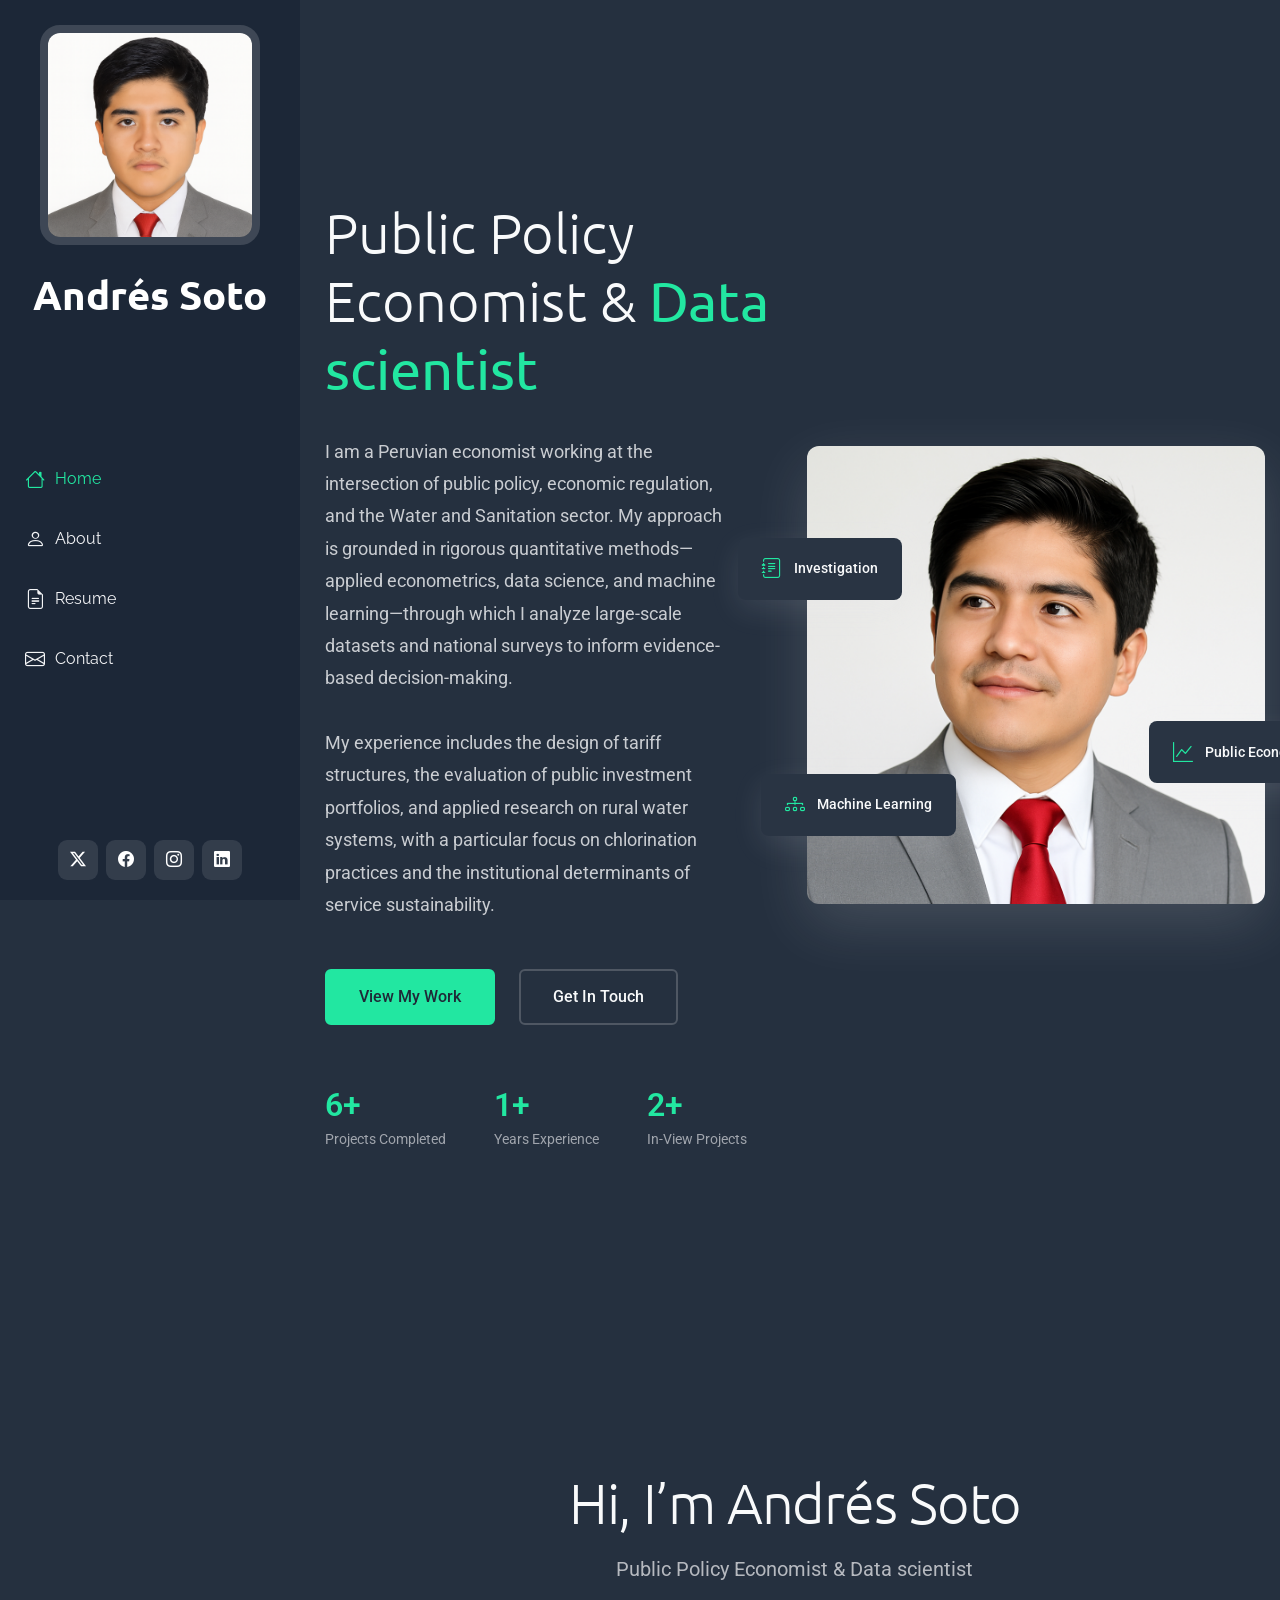
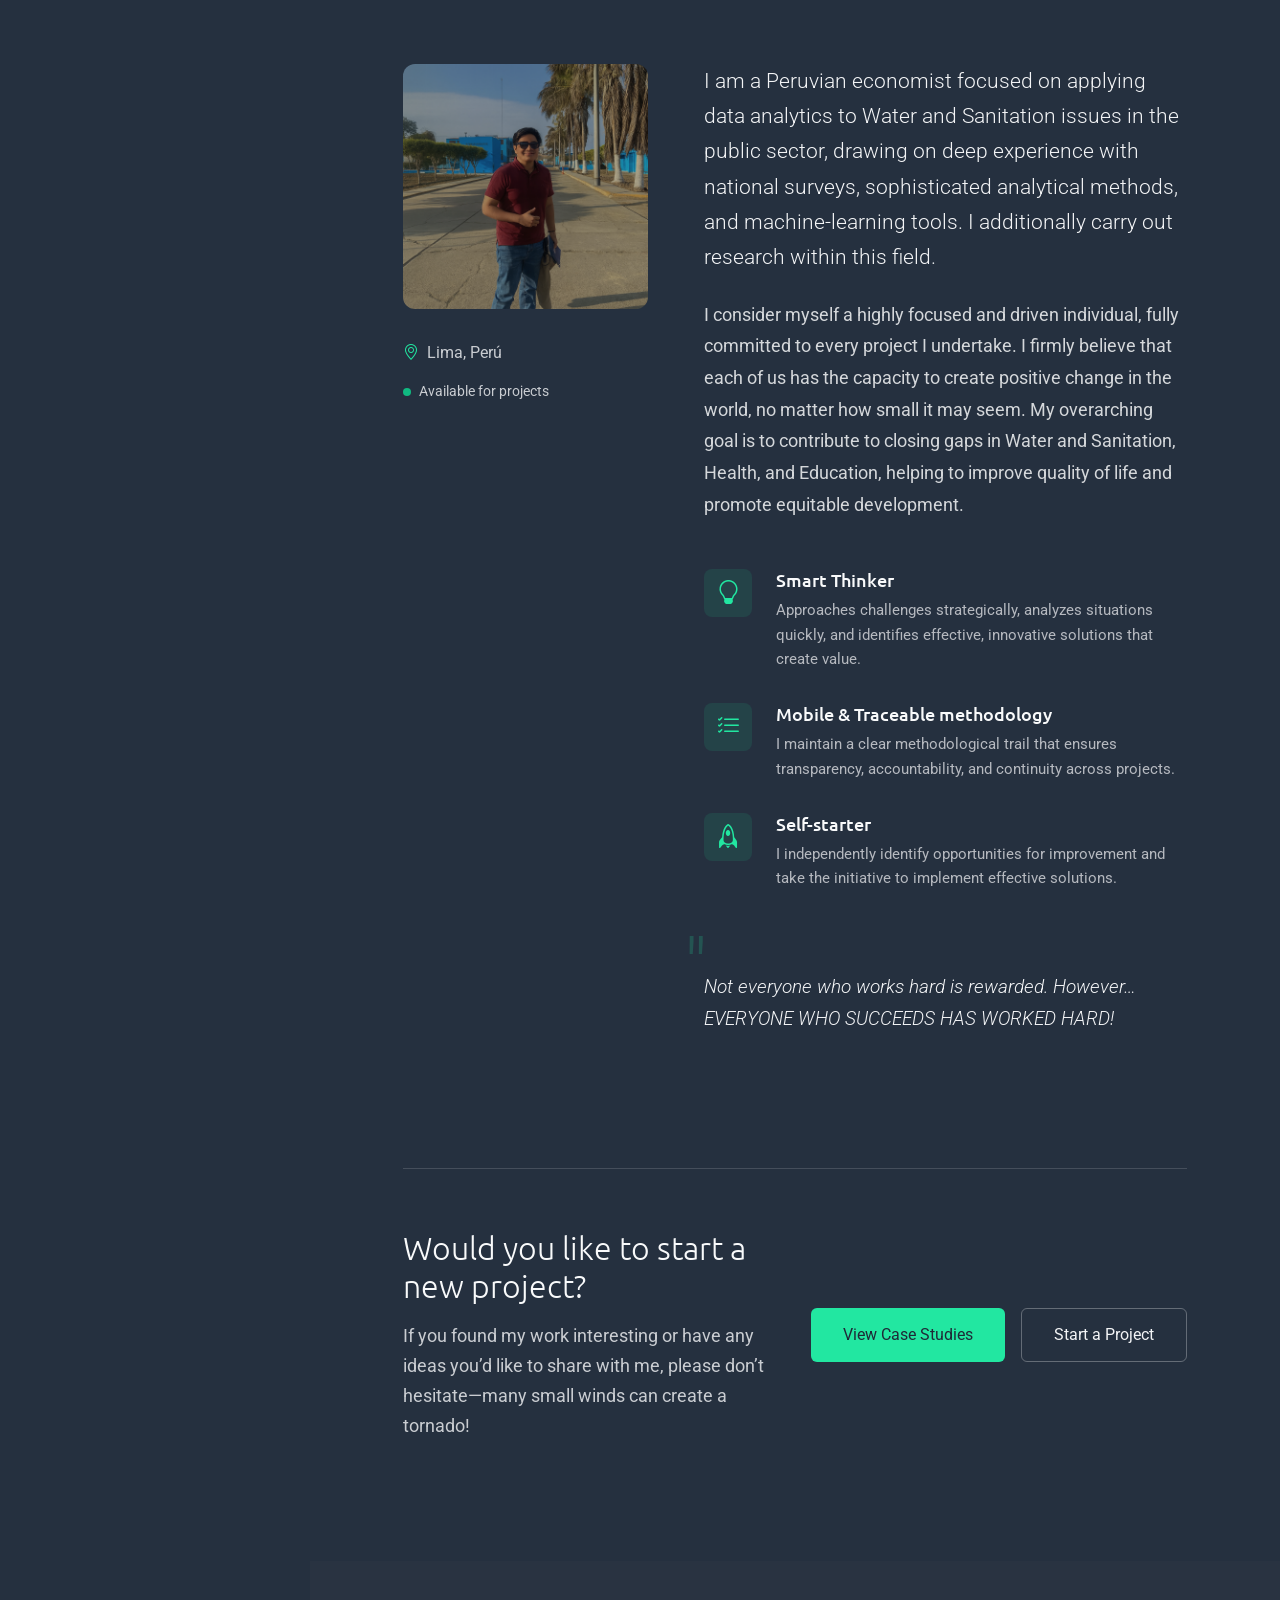
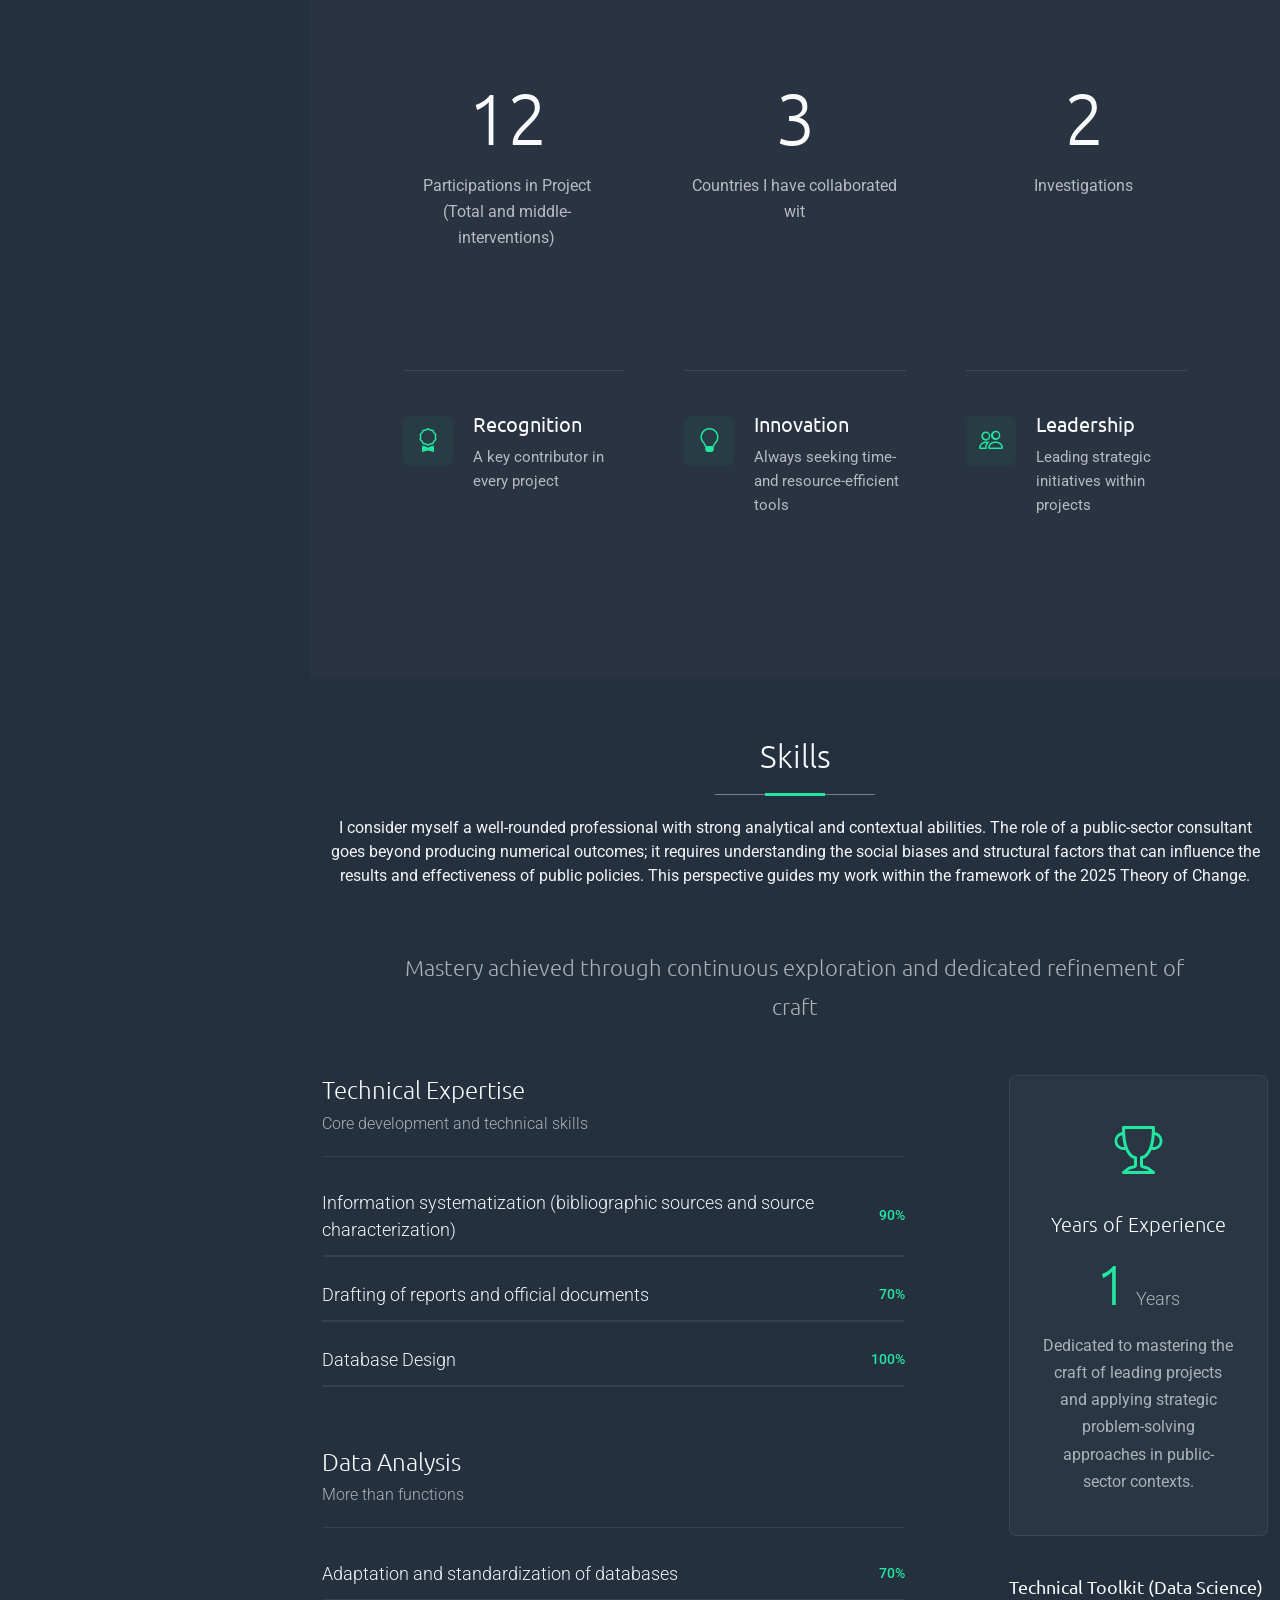
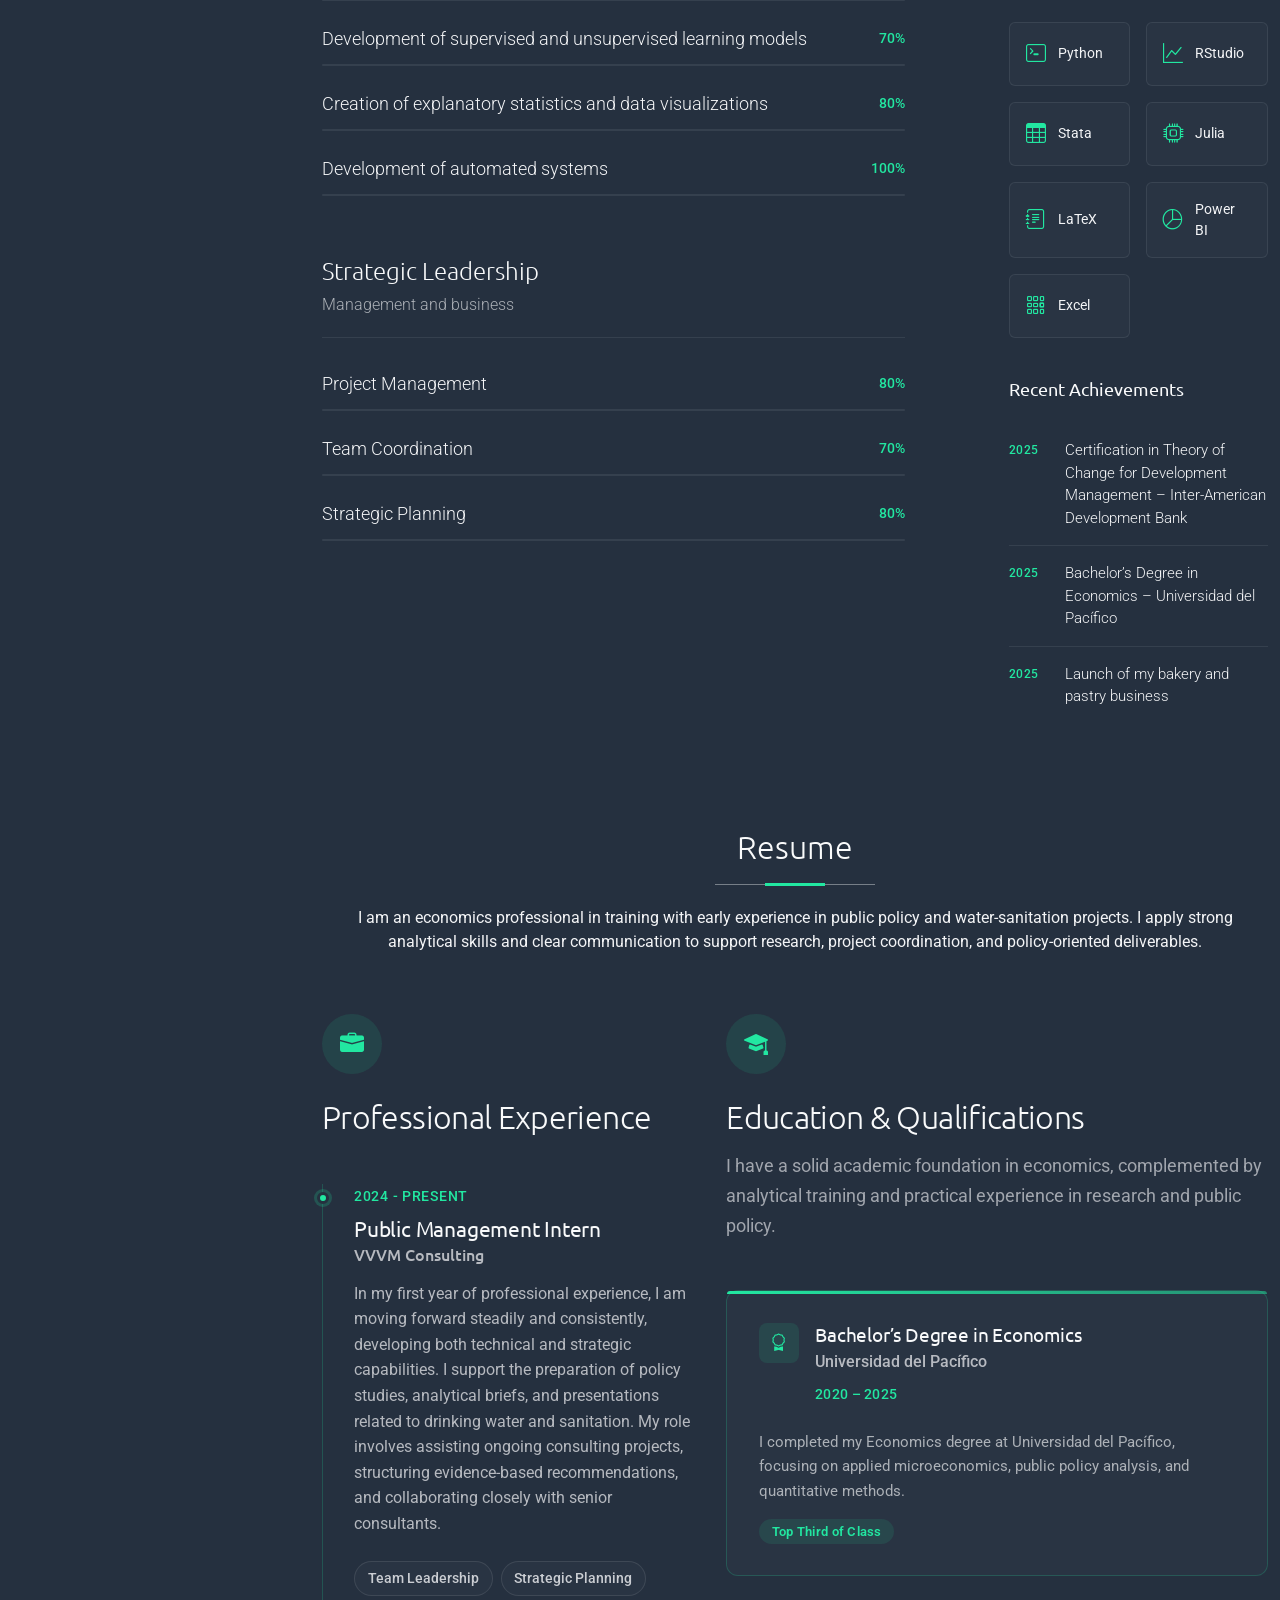
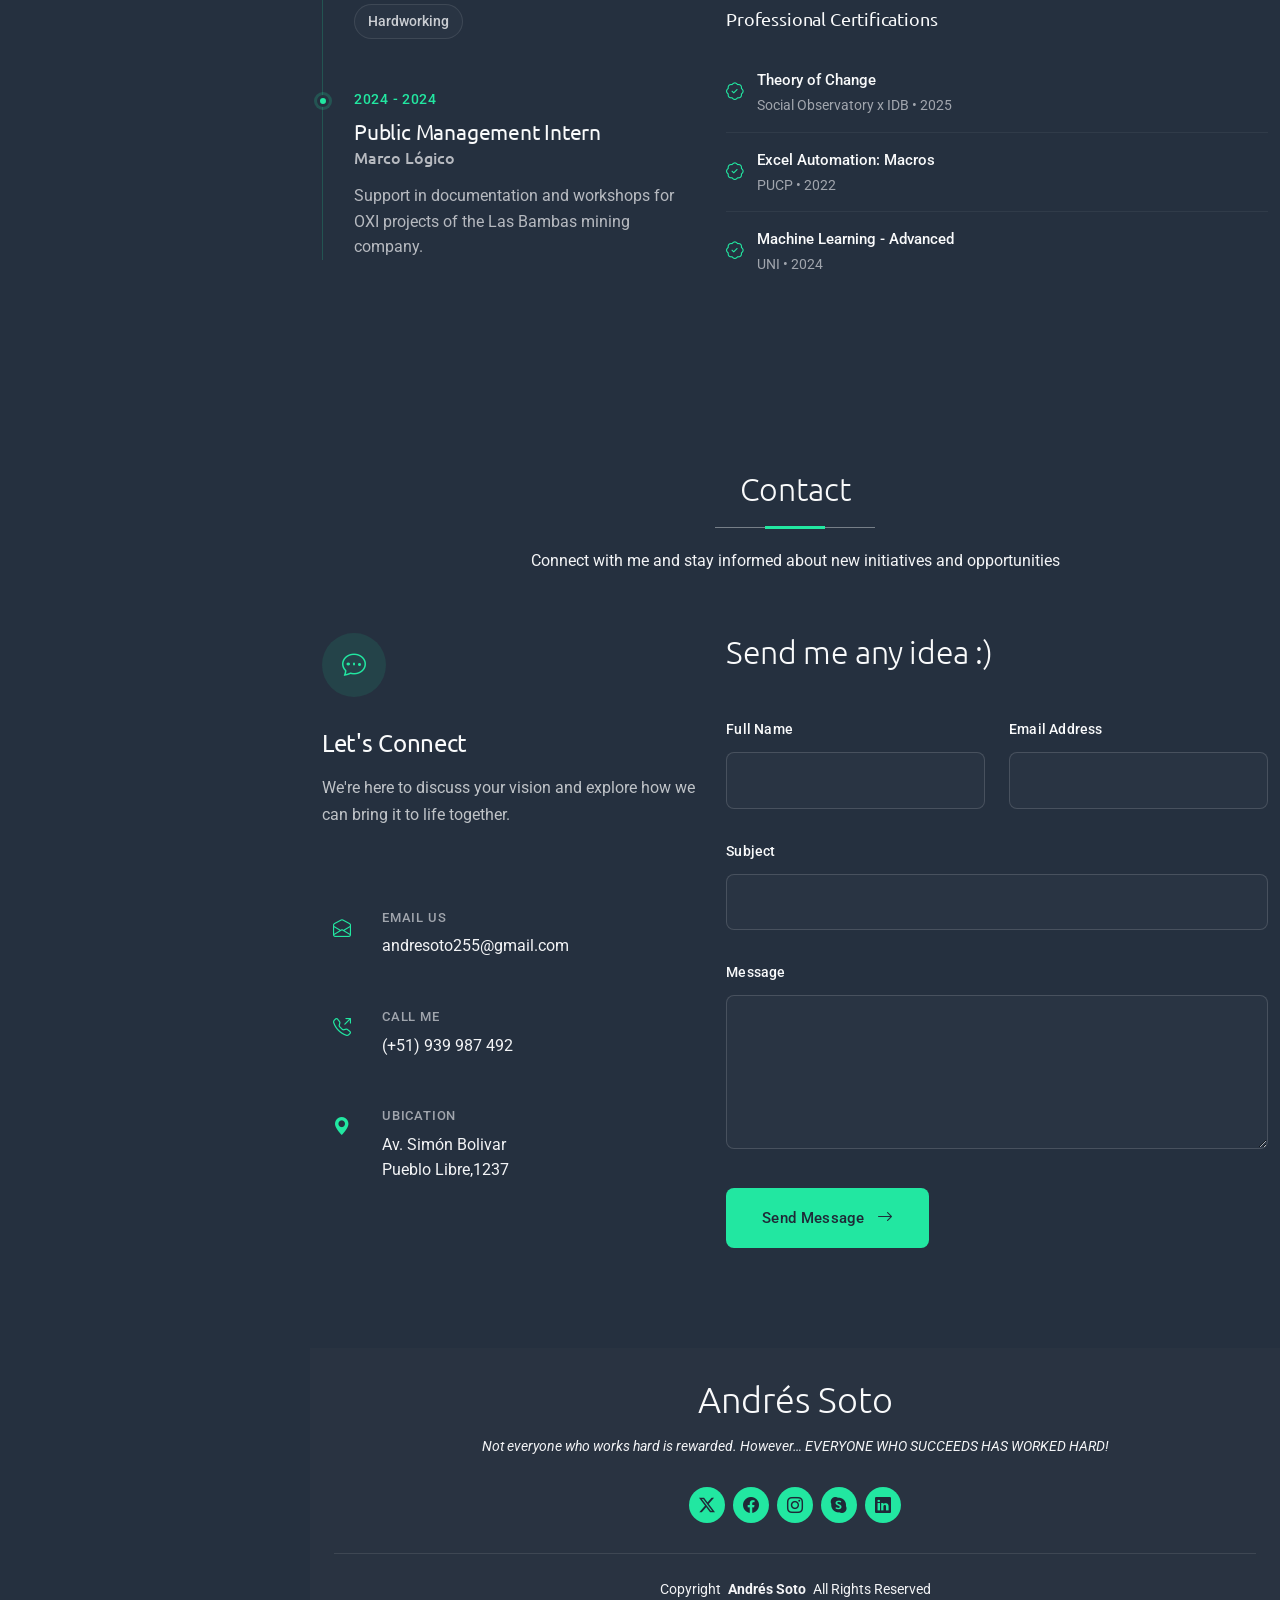
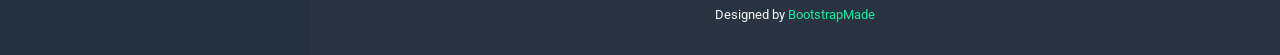
==== index.html @ d7f00122 "Update index.html" ====
<!DOCTYPE html>
<html lang="en">

<head>
  <meta charset="utf-8">
  <meta content="width=device-width, initial-scale=1.0" name="viewport">
  <title>Andrés Soto | Economista & Data Analyst</title>
  <meta name="description" content="">
  <meta name="keywords" content="">

  <!-- Favicons -->
  <link href="assets/img/favicon.png" rel="icon">
  <link href="assets/img/apple-touch-icon.png" rel="apple-touch-icon">

  <!-- Fonts -->
  <link href="https://fonts.googleapis.com" rel="preconnect">
  <link href="https://fonts.gstatic.com" rel="preconnect" crossorigin>
  <link href="https://fonts.googleapis.com/css2?family=Roboto:ital,wght@0,100;0,300;0,400;0,500;0,700;0,900;1,100;1,300;1,400;1,500;1,700;1,900&family=Raleway:ital,wght@0,100;0,200;0,300;0,400;0,500;0,600;0,700;0,800;0,900;1,100;1,200;1,300;1,400;1,500;1,600;1,700;1,800;1,900&family=Ubuntu:ital,wght@0,300;0,400;0,500;0,700;1,300;1,400;1,500;1,700&display=swap" rel="stylesheet">

  <!-- Vendor CSS Files -->
  <link href="assets/vendor/bootstrap/css/bootstrap.min.css" rel="stylesheet">
  <link href="assets/vendor/bootstrap-icons/bootstrap-icons.css" rel="stylesheet">
  <link href="assets/vendor/aos/aos.css" rel="stylesheet">
  <link href="assets/vendor/glightbox/css/glightbox.min.css" rel="stylesheet">
  <link href="assets/vendor/swiper/swiper-bundle.min.css" rel="stylesheet">

  <!-- Main CSS File -->
  <link href="assets/css/main.css" rel="stylesheet">

  <!-- =======================================================
  * Template Name: MyPage
  * Template URL: https://bootstrapmade.com/mypage-bootstrap-personal-template/
  * Updated: Sep 20 2025 with Bootstrap v5.3.8
  * Author: BootstrapMade.com
  * License: https://bootstrapmade.com/license/
  ======================================================== -->
</head>

<body class="index-page">

  <header id="header" class="header dark-background d-flex flex-column justify-content-between">
    <i class="header-toggle d-xl-none bi bi-list"></i>

    <div class="header-top">
      <div class="profile-img">
        <img src="assets/img/profile/Imagen.png" alt="" class="img-fluid">
      </div>

      <a href="index.html" class="logo d-flex align-items-center justify-content-center">
        <!-- Uncomment the line below if you also wish to use an image logo -->
        <!-- <img src="assets/img/logo.webp" alt=""> -->
        <h1 class="sitename" style="font-size: 40px; font-weight: 800;">
          Andrés Soto
        </h1>
      </a>

    </div>

    <nav id="navmenu" class="navmenu">
      <ul>
        <li><a href="#hero" class="active"><i class="bi bi-house navicon"></i>Home</a></li>
        <li><a href="#about"><i class="bi bi-person navicon"></i> About</a></li>
        <li><a href="#resume"><i class="bi bi-file-earmark-text navicon"></i> Resume</a></li>
        <li><a href="#contact"><i class="bi bi-envelope navicon"></i> Contact</a></li>
      </ul>
    </nav>

    <div class="social-links text-center">
      <a href="https://x.com/TicseSoto" class="twitter"><i class="bi bi-twitter-x"></i></a>
      <a href="https://www.facebook.com/profile.php?id=100013566168697" class="facebook"><i class="bi bi-facebook"></i></a>
      <a href="https://www.instagram.com/andres___255/" class="instagram"><i class="bi bi-instagram"></i></a>
      <a href="https://www.linkedin.com/in/andres-joaquin-soto-ticse-630812238/" class="linkedin"><i class="bi bi-linkedin"></i></a>
    </div>
  </header>

  <main class="main">

    <!-- Hero Section -->
    <section id="hero" class="hero section">

      <div class="container" data-aos="fade-up" data-aos-delay="100">

        <div class="row align-items-center">
          <div class="col-lg-6 order-2 order-lg-1">
            <div class="hero-content">
              <h1 data-aos="fade-up" data-aos-delay="200">
                Public Policy Economist &amp;
                <span class="accent-text">Data scientist</span>
              </h1>
              <p class="hero-description" data-aos="fade-up" data-aos-delay="300">
              I am a Peruvian economist working at the intersection of public policy, economic regulation, and the Water and Sanitation sector. My approach is grounded in rigorous quantitative methods—applied econometrics, data science, and machine learning—through which I analyze large-scale datasets and national surveys to inform evidence-based decision-making.<br><br>
              My experience includes the design of tariff structures, the evaluation of public investment portfolios, and applied research on rural water systems, with a particular focus on chlorination practices and the institutional determinants of service sustainability.
              </p>
              <div class="hero-actions" data-aos="fade-up" data-aos-delay="400">
                <a href="#portfolio" class="btn-primary">View My Work</a>
                <a href="#contact" class="btn-secondary">Get In Touch</a>
              </div>
              <div class="hero-stats" data-aos="fade-up" data-aos-delay="500">
                <div class="stat-item">
                  <span class="stat-number">6+</span>
                  <span class="stat-label">Projects Completed</span>
                </div>
                <div class="stat-item">
                  <span class="stat-number">1+</span>
                  <span class="stat-label">Years Experience</span>
                </div>
                <div class="stat-item">
                  <span class="stat-number">2+</span>
                  <span class="stat-label">In-View Projects</span>
                </div>
              </div>
            </div>
          </div>

          <div class="col-lg-6 order-1 order-lg-2">
            <div class="hero-image" data-aos="fade-up" data-aos-delay="300">
              <div class="image-wrapper">
                <img src="assets/img/profile/Imagen-2.png" alt="Creative Designer Portfolio" class="img-fluid main-image">
                <div class="floating-card card-1" data-aos="fade-up" data-aos-delay="600">
                  <i class="bi-journal-text"></i>
                  <span>Investigation</span>
                </div>
                <div class="floating-card card-2" data-aos="fade-up" data-aos-delay="700">
                  <i class="bi-graph-up"></i>
                  <span>Public Economic</span>
                </div>
                <div class="floating-card card-3" data-aos="fade-up" data-aos-delay="800">
                  <i class="bi-diagram-3"></i>
                  <span>Machine Learning</span>
                </div>
              </div>
            </div>
          </div>
        </div>

      </div>

    </section><!-- /Hero Section -->

    <!-- About Section -->
    <section id="about" class="about section">

      <div class="container" data-aos="fade-up" data-aos-delay="100">

        <div class="row justify-content-center">
          <div class="col-lg-10">

            <div class="intro-header text-center" data-aos="fade-up" data-aos-delay="150">
              <h1>Hi, I’m Andrés Soto</h1>
              <p class="subtitle">Public Policy Economist  &amp; Data scientist</p>
            </div>

            <div class="main-content-wrapper">
              <div class="row align-items-start">

                <div class="col-lg-4" data-aos="fade-right" data-aos-delay="200">
                  <div class="profile-section">
                    <div class="profile-image-container">
                      <img src="assets/img/profile/imagen_3.png" class="img-fluid" alt="Sarah Chen">
                    </div>
                    <div class="profile-meta">
                      <div class="location">
                        <i class="bi bi-geo-alt"></i>
                        <span>Lima, Perú </span>
                      </div>
                      <div class="status">
                        <div class="status-indicator"></div>
                        <span>Available for projects</span>
                      </div>
                    </div>
                  </div>
                </div>

                <div class="col-lg-8" data-aos="fade-left" data-aos-delay="250">
                  <div class="content-area">

                    <div class="story-block">
                      <p class="lead-text">I am a Peruvian economist focused on applying data analytics to Water and Sanitation issues in the public sector, drawing on deep experience with national surveys, sophisticated analytical methods, and machine-learning tools. I additionally carry out research within this field.</p>

                      <p>I consider myself a highly focused and driven individual, fully committed to every project I undertake. I firmly believe that each of us has the capacity to create positive change in the world, no matter how small it may seem. My overarching goal is to contribute to closing gaps in Water and Sanitation, Health, and Education, helping to improve quality of life and promote equitable development.</p>
                    </div>

                    <div class="expertise-grid">
                      <div class="expertise-item" data-aos="zoom-in" data-aos-delay="300">
                        <div class="expertise-icon">
                          <i class="bi bi-lightbulb"></i>
                        </div>
                        <div class="expertise-content">
                          <h4>Smart Thinker</h4>
                          <p>Approaches challenges strategically, analyzes situations quickly, and identifies effective, innovative solutions that create value.</p>
                        </div>
                      </div>

                      <div class="expertise-item" data-aos="zoom-in" data-aos-delay="350">
                        <div class="expertise-icon">
                          <i class="bi-list-check"></i>
                        </div>
                        <div class="expertise-content">
                          <h4>Mobile &amp; Traceable methodology</h4>
                          <p>I maintain a clear methodological trail that ensures transparency, accountability, and continuity across projects.</p>
                        </div>
                      </div>

                      <div class="expertise-item" data-aos="zoom-in" data-aos-delay="400">
                        <div class="expertise-icon">
                          <i class="bi-rocket"></i>
                        </div>
                        <div class="expertise-content">
                          <h4>Self-starter</h4>
                          <p>I independently identify opportunities for improvement and take the initiative to implement effective solutions.</p>
                        </div>
                      </div>
                    </div>

                    <div class="philosophy-quote" data-aos="fade-up" data-aos-delay="450">
                      <div class="quote-mark">"</div>
                      <p>Not everyone who works hard is rewarded. However… EVERYONE WHO SUCCEEDS HAS WORKED HARD!</p>
                    </div>

                  </div>
                </div>

              </div>
            </div>

            <div class="bottom-section" data-aos="fade-up" data-aos-delay="500">
              <div class="row align-items-center">
                <div class="col-lg-6">
                  <div class="collaboration-text">
                    <h3>Would you like to start a new project?</h3>
                    <p>If you found my work interesting or have any ideas you’d like to share with me, please don’t hesitate—many small winds can create a tornado!</p>
                  </div>
                </div>
                <div class="col-lg-6">
                  <div class="action-buttons">
                    <a href="#portfolio" class="btn-custom primary">View Case Studies</a>
                    <a href="#contact" class="btn-custom secondary">Start a Project</a>
                  </div>
                </div>
              </div>
            </div>

          </div>
        </div>

      </div>

    </section><!-- /About Section -->

    <!-- Stats Section -->
    <section id="stats" class="stats section light-background">

      <div class="container" data-aos="fade-up" data-aos-delay="100">

        <div class="row justify-content-center">
          <div class="col-lg-10">

            <div class="stats-grid">
              <div class="stat-item" data-aos="fade-up" data-aos-delay="200">
                <div class="stat-number">
                  <span data-purecounter-start="0" data-purecounter-end="12" data-purecounter-duration="1" class="purecounter"></span>
                </div>
                <p class="stat-label">Participations in Project (Total and middle-interventions)</p>
              </div>

              <div class="stat-item" data-aos="fade-up" data-aos-delay="3">
                <div class="stat-number">
                  <span data-purecounter-start="0" data-purecounter-end="3" data-purecounter-duration="1" class="purecounter"></span>
                </div>
                <p class="stat-label">Countries I have collaborated wit</p>
              </div>

              <div class="stat-item" data-aos="fade-up" data-aos-delay="400">
                <div class="stat-number">
                  <span data-purecounter-start="0" data-purecounter-end="2" data-purecounter-duration="1" class="purecounter"></span>
                </div>
                <p class="stat-label">Investigations</p>
              </div>
            </div>

            <div class="achievements-row" data-aos="fade-up" data-aos-delay="500">
              <div class="achievement">
                <div class="achievement-icon">
                  <i class="bi bi-award"></i>
                </div>
                <div class="achievement-content">
                  <h4>Recognition</h4>
                  <p>A key contributor in every project</p>
                </div>
              </div>

              <div class="achievement">
                <div class="achievement-icon">
                  <i class="bi bi-lightbulb"></i>
                </div>
                <div class="achievement-content">
                  <h4>Innovation</h4>
                  <p>Always seeking time- and resource-efficient tools</p>
                </div>
              </div>

              <div class="achievement">
                <div class="achievement-icon">
                  <i class="bi bi-people"></i>
                </div>
                <div class="achievement-content">
                  <h4>Leadership</h4>
                  <p>Leading strategic initiatives within projects</p>
                </div>
              </div>
            </div>

          </div>
        </div>

      </div>

    </section><!-- /Stats Section -->

    <!-- Skills Section -->
    <section id="skills" class="skills section">

      <!-- Section Title -->
      <div class="container section-title" data-aos="fade-up">
        <h2>Skills</h2>
        <p>I consider myself a well-rounded professional with strong analytical and contextual abilities. The role of a public-sector consultant goes beyond producing numerical outcomes; it requires understanding the social biases and structural factors that can influence the results and effectiveness of public policies. This perspective guides my work within the framework of the 2025 Theory of Change.</p>
      </div><!-- End Section Title -->

      <div class="container" data-aos="fade-up" data-aos-delay="100">

        <div class="row justify-content-center">
          <div class="col-lg-10">
            <div class="intro-content text-center mb-5" data-aos="fade-up" data-aos-delay="150">
              <p class="lead-text">Mastery achieved through continuous exploration and dedicated refinement of craft</p>
            </div>
          </div>
        </div>

        <div class="row">
          <div class="col-lg-8">
            <div class="skills-container">

              <div class="skill-category skills-animation" data-aos="fade-up" data-aos-delay="200">
                <div class="category-header">
                  <h3 class="category-title">Technical Expertise</h3>
                  <p class="category-subtitle">Core development and technical skills</p>
                </div>
                <div class="skills-list">
                  <div class="skill-row">
                    <div class="skill-info">
                      <span class="skill-name">Information systematization (bibliographic sources and source characterization)</span>
                      <span class="skill-percentage">90%</span>
                    </div>
                    <div class="progress">
                      <div class="progress-bar" role="progressbar" aria-valuenow="90" aria-valuemin="0" aria-valuemax="100"></div>
                    </div>
                  </div>
                  <div class="skill-row">
                    <div class="skill-info">
                      <span class="skill-name">Drafting of reports and official documents </span>
                      <span class="skill-percentage">70%</span>
                    </div>
                    <div class="progress">
                      <div class="progress-bar" role="progressbar" aria-valuenow="70" aria-valuemin="0" aria-valuemax="100"></div>
                    </div>
                  </div>
                  <div class="skill-row">
                    <div class="skill-info">
                      <span class="skill-name">Database Design</span>
                      <span class="skill-percentage">100%</span>
                    </div>
                    <div class="progress">
                      <div class="progress-bar" role="progressbar" aria-valuenow="100" aria-valuemin="0" aria-valuemax="100"></div>
                    </div>
                  </div>
                </div>
              </div>

              <div class="skill-category skills-animation" data-aos="fade-up" data-aos-delay="250">
                <div class="category-header">
                  <h3 class="category-title">Data Analysis</h3>
                  <p class="category-subtitle">More than functions</p>
                </div>
                <div class="skills-list">
                  <div class="skill-row">
                    <div class="skill-info">
                      <span class="skill-name">Adaptation and standardization of databases </span>
                      <span class="skill-percentage">70%</span>
                    </div>
                    <div class="progress">
                      <div class="progress-bar" role="progressbar" aria-valuenow="70" aria-valuemin="0" aria-valuemax="100"></div>
                    </div>
                  </div>
                  <div class="skill-row">
                    <div class="skill-info">
                      <span class="skill-name">Development of supervised and unsupervised learning models</span>
                      <span class="skill-percentage">70%</span>
                    </div>
                    <div class="progress">
                      <div class="progress-bar" role="progressbar" aria-valuenow="70" aria-valuemin="0" aria-valuemax="100"></div>
                    </div>
                  </div>
                  <div class="skill-row">
                    <div class="skill-info">
                      <span class="skill-name">Creation of explanatory statistics and data visualizations</span>
                      <span class="skill-percentage">80%</span>
                    </div>
                    <div class="progress">
                      <div class="progress-bar" role="progressbar" aria-valuenow="80" aria-valuemin="0" aria-valuemax="100"></div>
                    </div>
                  </div>
                  <div class="skill-row">
                    <div class="skill-info">
                      <span class="skill-name">Development of automated systems</span>
                      <span class="skill-percentage">100%</span>
                    </div>
                    <div class="progress">
                      <div class="progress-bar" role="progressbar" aria-valuenow="100" aria-valuemin="0" aria-valuemax="100"></div>
                    </div>
                  </div>
                </div>
              </div>

              <div class="skill-category skills-animation" data-aos="fade-up" data-aos-delay="300">
                <div class="category-header">
                  <h3 class="category-title">Strategic Leadership</h3>
                  <p class="category-subtitle">Management and business </p>
                </div>
                <div class="skills-list">
                  <div class="skill-row">
                    <div class="skill-info">
                      <span class="skill-name">Project Management</span>
                      <span class="skill-percentage">80%</span>
                    </div>
                    <div class="progress">
                      <div class="progress-bar" role="progressbar" aria-valuenow="80" aria-valuemin="0" aria-valuemax="100"></div>
                    </div>
                  </div>
                  <div class="skill-row">
                    <div class="skill-info">
                      <span class="skill-name">Team Coordination</span>
                      <span class="skill-percentage">70%</span>
                    </div>
                    <div class="progress">
                      <div class="progress-bar" role="progressbar" aria-valuenow="70" aria-valuemin="0" aria-valuemax="100"></div>
                    </div>
                  </div>
                  <div class="skill-row">
                    <div class="skill-info">
                      <span class="skill-name">Strategic Planning</span>
                      <span class="skill-percentage">80%</span>
                    </div>
                    <div class="progress">
                      <div class="progress-bar" role="progressbar" aria-valuenow="80" aria-valuemin="0" aria-valuemax="100"></div>
                    </div>
                  </div>
                </div>
              </div>

            </div>
          </div>

          <div class="col-lg-4">
            <div class="skills-sidebar">

              <div class="expertise-highlight" data-aos="fade-up" data-aos-delay="350">
                <div class="highlight-icon">
                  <i class="bi bi-trophy"></i>
                </div>
                <h4 class="highlight-title">Years of Experience</h4>
                <div class="experience-number">
                  <span data-purecounter-start="1" data-purecounter-end="1" data-purecounter-duration="1" class="purecounter"></span>
                  <span class="experience-label">Years</span>
                </div>
                <p class="highlight-description">Dedicated to mastering the craft of leading projects and applying strategic problem-solving approaches in public-sector contexts.</p>
              </div>

              <div class="technologies-section" data-aos="fade-up" data-aos-delay="400">
                <h5 class="tech-title">Technical Toolkit (Data Science)</h5>
                <div class="tech-stack">
                  <div class="tech-item">
                    <i class="bi bi-terminal"></i>
                    <span>Python</span>
                  </div>
                  <div class="tech-item">
                    <i class="bi bi-graph-up"></i>
                    <span>RStudio</span>
                  </div>
                  <div class="tech-item">
                    <i class="bi bi-table"></i>
                    <span>Stata</span>
                  </div>
                  <div class="tech-item">
                    <i class="bi bi-cpu"></i>
                    <span>Julia</span>
                  </div>
                  <div class="tech-item">
                    <i class="bi bi-journal-text"></i>
                    <span>LaTeX</span>
                  </div>
                  <div class="tech-item">
                    <i class="bi bi-pie-chart"></i>
                    <span>Power BI</span>
                  </div>
                    <div class="tech-item">
                    <i class="bi bi-grid-3x3-gap"></i>
                    <span>Excel</span>
                  </div>
                </div>
              </div>

              <div class="achievements-section" data-aos="fade-up" data-aos-delay="450">
                <h5 class="achievements-title">Recent Achievements</h5>
                <div class="achievement-list">
                  <div class="achievement-item">
                    <div class="achievement-date">2025</div>
                    <div class="achievement-text">Certification in Theory of Change for Development Management – Inter-American Development Bank </div>
                  </div>
                  <div class="achievement-item">
                    <div class="achievement-date">2025</div>
                    <div class="achievement-text">Bachelor’s Degree in Economics – Universidad del Pacífico </div>
                  </div>
                  <div class="achievement-item">
                    <div class="achievement-date">2025</div>
                    <div class="achievement-text">Launch of my bakery and pastry business </div>
                  </div>
                </div>
              </div>

            </div>
          </div>
        </div>

      </div>

    </section><!-- /Skills Section -->

    <!-- Resume Section -->
    <section id="resume" class="resume section">

      <!-- Section Title -->
      <div class="container section-title" data-aos="fade-up">
        <h2>Resume</h2>
        <p>I am an economics professional in training with early experience in public policy and water-sanitation projects. I apply strong analytical skills and clear communication to support research, project coordination, and policy-oriented deliverables.</p>
      </div><!-- End Section Title -->

      <div class="container" data-aos="fade-up" data-aos-delay="100">

        <div class="row align-items-start">
          <div class="col-lg-5" data-aos="fade-right" data-aos-delay="200">
            <div class="professional-journey">
              <div class="section-intro">
                <div class="icon-wrapper">
                  <i class="bi bi-briefcase-fill"></i>
                </div>
                <h2>Professional Experience</h2>
                <p></p>
              </div>

              <div class="experience-timeline">
                <div class="timeline-item" data-aos="fade-up" data-aos-delay="300">
                  <div class="timeline-dot"></div>
                  <div class="timeline-content">
                    <div class="position-meta">
                      <span class="timeline-year">2024 - Present</span>
                    </div>
                    <h3>Public Management Intern</h3>
                    <h4>VVVM Consulting</h4>
                    <p>In my first year of professional experience, I am moving forward steadily and consistently, developing both technical and strategic capabilities. I support the preparation of policy studies, analytical briefs, and presentations related to drinking water and sanitation. My role involves assisting ongoing consulting projects, structuring evidence-based recommendations, and collaborating closely with senior consultants.</p>
                    <div class="key-achievements">
                      <span class="achievement-tag">Team Leadership</span>
                      <span class="achievement-tag">Strategic Planning</span>
                      <span class="achievement-tag">Hardworking</span>
                    </div>
                  </div>
                </div>
                <div class="timeline-item" data-aos="fade-up" data-aos-delay="400">
                  <div class="timeline-dot"></div>
                  <div class="timeline-content">
                    <div class="position-meta">
                      <span class="timeline-year">2024 - 2024</span>
                    </div>
                    <h3>Public Management Intern</h3>
                    <h4>Marco Lógico</h4>
                    <p>Support in documentation and workshops for OXI projects of the Las Bambas mining company.</p>
                  </div>
                </div>
              </div>
            </div>
          </div>

          <div class="col-lg-7" data-aos="fade-left" data-aos-delay="200">
            <div class="education-skills">
              <div class="section-intro">
                <div class="icon-wrapper">
                  <i class="bi bi-mortarboard-fill"></i>
                </div>
                <h2>Education &amp; Qualifications</h2>
                <p>I have a solid academic foundation in economics, complemented by analytical training and practical experience in research and public policy.</p>
              </div>

              <div class="education-grid">
                <div class="education-card primary" data-aos="zoom-in" data-aos-delay="300">
                  <div class="education-header">
                    <div class="degree-icon">
                      <i class="bi bi-award"></i>
                    </div>
                    <div class="degree-info">
                      <h3>Bachelor’s Degree in Economics</h3>
                      <p class="institution">Universidad del Pacífico</p>
                      <span class="graduation-year">2020 – 2025</span>
                    </div>
                  </div>
                  <div class="education-details">
                    <p>I completed my Economics degree at Universidad del Pacífico, focusing on applied microeconomics, public policy analysis, and quantitative methods.</p>
                    <div class="honors">
                      <span class="honor-badge">Top Third of Class</span>
                    </div>
                  </div>
                </div>
                <div class="certification-section" data-aos="fade-up" data-aos-delay="400">
                  <h4>Professional Certifications</h4>
                  <div class="certifications">
                    <div class="cert-item">
                      <i class="bi bi-patch-check"></i>
                      <div class="cert-details">
                        <span class="cert-name">Theory of Change</span>
                        <span class="cert-provider">Social Observatory x IDB • 2025</span>
                      </div>
                    </div>
                    <div class="cert-item">
                      <i class="bi bi-patch-check"></i>
                      <div class="cert-details">
                        <span class="cert-name">Excel Automation: Macros</span>
                        <span class="cert-provider">PUCP • 2022</span>
                      </div>
                    </div>
                    <div class="cert-item">
                      <i class="bi bi-patch-check"></i>
                      <div class="cert-details">
                        <span class="cert-name">Machine Learning - Advanced</span>
                        <span class="cert-provider">UNI • 2024</span>
                      </div>
                    </div>
                  </div>
                </div>
              </div>
            </div>
          </div>
        </div>

      </div>

    </section><!-- /Resume Section -->

    <!-- Portfolio Section -- (BORRAR ESTE COMENTARIO, PARA VOLVER A ARREGLAR EL CODIGO COLOCAR >)
    <section id="portfolio" class="portfolio section">

      <!-- Section Title -- (BORRAR ESTE COMENTARIO, PARA VOLVER A ARREGLAR EL CODIGO COLOCAR >)
      <div class="container section-title" data-aos="fade-up">
        <h2>Portfolio</h2>
        <p>Magnam dolores commodi suscipit. Necessitatibus eius consequatur ex aliquid fuga eum quidem. Sit sint consectetur velit. Quisquam quos quisquam cupiditate. Et nemo qui impedit suscipit alias ea. Quia fugiat sit in iste officiis commodi quidem hic quas.</p>
      </div><!-- End Section Title -- (BORRAR ESTE COMENTARIO, PARA VOLVER A ARREGLAR EL CODIGO COLOCAR >)

      <div class="container" data-aos="fade-up" data-aos-delay="100">

        <div class="isotope-layout" data-default-filter="*" data-layout="masonry" data-sort="original-order">

          <div class="filters-wrapper" data-aos="fade-up" data-aos-delay="200">
            <ul class="portfolio-filters isotope-filters">
              <li data-filter="*" class="filter-active">All Work</li>
              <li data-filter=".filter-branding">Branding</li>
              <li data-filter=".filter-web">Web Design</li>
              <li data-filter=".filter-photography">Photography</li>
              <li data-filter=".filter-print">Print Design</li>
            </ul>
          </div>

          <div class="row gy-5 portfolio-container isotope-container" data-aos="fade-up" data-aos-delay="300">

            <div class="col-lg-6 portfolio-item isotope-item filter-branding">
              <div class="portfolio-card">
                <div class="portfolio-image">
                  <img src="assets/img/portfolio/portfolio-3.webp" class="img-fluid" alt="Brand Identity Project" loading="lazy">
                  <div class="portfolio-overlay">
                    <div class="portfolio-actions">
                      <a href="assets/img/portfolio/portfolio-3.webp" class="glightbox action-btn preview-btn" title="Elemental Branding"><i class="bi bi-eye"></i></a>
                      <a href="portfolio-details.html" class="action-btn details-btn" title="View Project"><i class="bi bi-arrow-up-right"></i></a>
                    </div>
                  </div>
                </div>
                <div class="portfolio-content">
                  <div class="portfolio-meta">
                    <span class="portfolio-category">Brand Identity</span>
                    <span class="portfolio-year">2024</span>
                  </div>
                  <h3 class="portfolio-title">Elemental Branding</h3>
                  <p class="portfolio-description">Comprehensive brand identity design focusing on natural elements and sustainable business practices.</p>
                </div>
              </div>
            </div><!-- End Portfolio Item -- (BORRAR ESTE COMENTARIO, PARA VOLVER A ARREGLAR EL CODIGO COLOCAR >)

            <div class="col-lg-6 portfolio-item isotope-item filter-web">
              <div class="portfolio-card">
                <div class="portfolio-image">
                  <img src="assets/img/portfolio/portfolio-7.webp" class="img-fluid" alt="Digital Platform" loading="lazy">
                  <div class="portfolio-overlay">
                    <div class="portfolio-actions">
                      <a href="assets/img/portfolio/portfolio-7.webp" class="glightbox action-btn preview-btn" title="Digital Workspace"><i class="bi bi-eye"></i></a>
                      <a href="portfolio-details.html" class="action-btn details-btn" title="View Project"><i class="bi bi-arrow-up-right"></i></a>
                    </div>
                  </div>
                </div>
                <div class="portfolio-content">
                  <div class="portfolio-meta">
                    <span class="portfolio-category">Web Application</span>
                    <span class="portfolio-year">2024</span>
                  </div>
                  <h3 class="portfolio-title">Digital Workspace</h3>
                  <p class="portfolio-description">Modern web application designed for remote collaboration with intuitive user experience and clean aesthetics.</p>
                </div>
              </div>
            </div><!-- End Portfolio Item -- (BORRAR ESTE COMENTARIO, PARA VOLVER A ARREGLAR EL CODIGO COLOCAR >)

            <div class="col-lg-6 portfolio-item isotope-item filter-photography">
              <div class="portfolio-card">
                <div class="portfolio-image">
                  <img src="assets/img/portfolio/portfolio-portrait-3.webp" class="img-fluid" alt="Urban Photography" loading="lazy">
                  <div class="portfolio-overlay">
                    <div class="portfolio-actions">
                      <a href="assets/img/portfolio/portfolio-portrait-3.webp" class="glightbox action-btn preview-btn" title="Urban Narratives"><i class="bi bi-eye"></i></a>
                      <a href="portfolio-details.html" class="action-btn details-btn" title="View Project"><i class="bi bi-arrow-up-right"></i></a>
                    </div>
                  </div>
                </div>
                <div class="portfolio-content">
                  <div class="portfolio-meta">
                    <span class="portfolio-category">Photography</span>
                    <span class="portfolio-year">2023</span>
                  </div>
                  <h3 class="portfolio-title">Urban Narratives</h3>
                  <p class="portfolio-description">Street photography series capturing the essence of metropolitan life and human connections.</p>
                </div>
              </div>
            </div><!-- End Portfolio Item -- (BORRAR ESTE COMENTARIO, PARA VOLVER A ARREGLAR EL CODIGO COLOCAR >)

            <div class="col-lg-6 portfolio-item isotope-item filter-print">
              <div class="portfolio-card">
                <div class="portfolio-image">
                  <img src="assets/img/portfolio/portfolio-9.webp" class="img-fluid" alt="Editorial Design" loading="lazy">
                  <div class="portfolio-overlay">
                    <div class="portfolio-actions">
                      <a href="assets/img/portfolio/portfolio-9.webp" class="glightbox action-btn preview-btn" title="Annual Report Design"><i class="bi bi-eye"></i></a>
                      <a href="portfolio-details.html" class="action-btn details-btn" title="View Project"><i class="bi bi-arrow-up-right"></i></a>
                    </div>
                  </div>
                </div>
                <div class="portfolio-content">
                  <div class="portfolio-meta">
                    <span class="portfolio-category">Editorial Design</span>
                    <span class="portfolio-year">2024</span>
                  </div>
                  <h3 class="portfolio-title">Annual Report Design</h3>
                  <p class="portfolio-description">Sophisticated annual report combining data visualization with compelling storytelling and premium print finishes.</p>
                </div>
              </div>
            </div><!-- End Portfolio Item -- (BORRAR ESTE COMENTARIO, PARA VOLVER A ARREGLAR EL CODIGO COLOCAR >)

            <div class="col-lg-6 portfolio-item isotope-item filter-branding">
              <div class="portfolio-card">
                <div class="portfolio-image">
                  <img src="assets/img/portfolio/portfolio-11.webp" class="img-fluid" alt="Package Design" loading="lazy">
                  <div class="portfolio-overlay">
                    <div class="portfolio-actions">
                      <a href="assets/img/portfolio/portfolio-11.webp" class="glightbox action-btn preview-btn" title="Artisan Collection"><i class="bi bi-eye"></i></a>
                      <a href="portfolio-details.html" class="action-btn details-btn" title="View Project"><i class="bi bi-arrow-up-right"></i></a>
                    </div>
                  </div>
                </div>
                <div class="portfolio-content">
                  <div class="portfolio-meta">
                    <span class="portfolio-category">Package Design</span>
                    <span class="portfolio-year">2023</span>
                  </div>
                  <h3 class="portfolio-title">Artisan Collection</h3>
                  <p class="portfolio-description">Luxury packaging design series celebrating traditional craftsmanship with contemporary minimalist approach.</p>
                </div>
              </div>
            </div><!-- End Portfolio Item -- (BORRAR ESTE COMENTARIO, PARA VOLVER A ARREGLAR EL CODIGO COLOCAR >)

            <div class="col-lg-6 portfolio-item isotope-item filter-web">
              <div class="portfolio-card">
                <div class="portfolio-image">
                  <img src="assets/img/portfolio/portfolio-12.webp" class="img-fluid" alt="E-commerce Platform" loading="lazy">
                  <div class="portfolio-overlay">
                    <div class="portfolio-actions">
                      <a href="assets/img/portfolio/portfolio-12.webp" class="glightbox action-btn preview-btn" title="Sustainable Commerce"><i class="bi bi-eye"></i></a>
                      <a href="portfolio-details.html" class="action-btn details-btn" title="View Project"><i class="bi bi-arrow-up-right"></i></a>
                    </div>
                  </div>
                </div>
                <div class="portfolio-content">
                  <div class="portfolio-meta">
                    <span class="portfolio-category">E-commerce</span>
                    <span class="portfolio-year">2024</span>
                  </div>
                  <h3 class="portfolio-title">Sustainable Commerce</h3>
                  <p class="portfolio-description">Eco-conscious e-commerce platform design promoting sustainable products with seamless shopping experience.</p>
                </div>
              </div>
            </div><!-- End Portfolio Item --(BORRAR ESTE COMENTARIO, PARA VOLVER A ARREGLAR EL CODIGO COLOCAR >)

          </div><!-- End Portfolio Container -- (BORRAR ESTE COMENTARIO, PARA VOLVER A ARREGLAR EL CODIGO COLOCAR >)

        </div>

      </div>

    </section><!-- /Portfolio Section -->

    <!-- Contact Section -->
    <section id="contact" class="contact section">
      <!-- Section Title -->
      <div class="container section-title" data-aos="fade-up">
        <h2>Contact</h2>
        <p>Connect with me and stay informed about new initiatives and opportunities</p>
      </div><!-- End Section Title -->

      <div class="container">
        <div class="row gy-4">
          <div class="col-lg-5">

            <div class="info-item">
              <div class="info-icon">
                <i class="bi bi-chat-dots"></i>
              </div>
              <div class="info-content">
                <h4>Let's Connect</h4>
                <p>We're here to discuss your vision and explore how we can bring it to life together.</p>
              </div>
            </div>

            <div class="contact-details">

              <div class="detail-item">
                <div class="detail-icon">
                  <i class="bi bi-envelope-open"></i>
                </div>
                <div class="detail-content">
                  <span class="detail-label">Email us</span>
                  <span class="detail-value">andresoto255@gmail.com</span>
                </div>
              </div>

              <div class="detail-item">
                <div class="detail-icon">
                  <i class="bi bi-telephone-outbound"></i>
                </div>
                <div class="detail-content">
                  <span class="detail-label">Call me</span>
                  <span class="detail-value">(+51) 939 987 492</span>
                </div>
              </div>

              <div class="detail-item">
                <div class="detail-icon">
                  <i class="bi bi-geo-alt-fill"></i>
                </div>
                <div class="detail-content">
                  <span class="detail-label">Ubication</span>
                  <span class="detail-value">Av. Simón Bolivar<br>Pueblo Libre,1237</span>
                </div>
              </div>

            </div>

          </div>

          <div class="col-lg-7">
            <div class="form-wrapper">
              <div class="form-header">
                <h3>Send me any idea :) </h3>
              </div>

              <form action="forms/contact.php" method="post" class="php-email-form">

                <div class="row">
                  <div class="col-md-6">
                    <div class="form-group">
                      <label>Full Name</label>
                      <input type="text" name="name" required="">
                    </div>
                  </div>
                  <div class="col-md-6">
                    <div class="form-group">
                      <label>Email Address</label>
                      <input type="email" name="email" required="">
                    </div>
                  </div>
                </div>

                <div class="form-group">
                  <label>Subject</label>
                  <input type="text" name="subject" required="">
                </div>

                <div class="form-group">
                  <label for="projectMessage">Message</label>
                  <textarea name="message" id="projectMessage" rows="5" required=""></textarea>
                </div>

                <div class="my-3">
                  <div class="loading">Loading</div>
                  <div class="error-message"></div>
                  <div class="sent-message">Your message has been sent. Thank you!</div>
                </div>

                <button type="submit" class="submit-btn">
                  <span>Send Message</span>
                  <i class="bi bi-arrow-right"></i>
                </button>

              </form>

            </div>

          </div>

        </div>
      </div>

    </section><!-- /Contact Section -->

  </main>

  <footer id="footer" class="footer light-background">
    <div class="container">
      <h3 class="sitename">Andrés Soto</h3>
      <p>Not everyone who works hard is rewarded. However… EVERYONE WHO SUCCEEDS HAS WORKED HARD!</p>
      <div class="social-links d-flex justify-content-center">
        <a href=""><i class="bi bi-twitter-x"></i></a>
        <a href=""><i class="bi bi-facebook"></i></a>
        <a href=""><i class="bi bi-instagram"></i></a>
        <a href=""><i class="bi bi-skype"></i></a>
        <a href=""><i class="bi bi-linkedin"></i></a>
      </div>
      <div class="container">
        <div class="copyright">
          <span>Copyright</span> <strong class="px-1 sitename">Andrés Soto</strong> <span>All Rights Reserved</span>
        </div>
        <div class="credits">
          <!-- All the links in the footer should remain intact. -->
          <!-- You can delete the links only if you've purchased the pro version. -->
          <!-- Licensing information: https://bootstrapmade.com/license/ -->
          <!-- Purchase the pro version with working PHP/AJAX contact form: [buy-url] -->
          Designed by <a href="https://bootstrapmade.com/">BootstrapMade</a>
        </div>
      </div>
    </div>
  </footer>

  <!-- Scroll Top -->
  <a href="#" id="scroll-top" class="scroll-top d-flex align-items-center justify-content-center"><i class="bi bi-arrow-up-short"></i></a>

  <!-- Preloader -->
  <div id="preloader"></div>

  <!-- Vendor JS Files -->
  <script src="assets/vendor/bootstrap/js/bootstrap.bundle.min.js"></script>
  <script src="assets/vendor/php-email-form/validate.js"></script>
  <script src="assets/vendor/aos/aos.js"></script>
  <script src="assets/vendor/purecounter/purecounter_vanilla.js"></script>
  <script src="assets/vendor/typed.js/typed.umd.js"></script>
  <script src="assets/vendor/waypoints/noframework.waypoints.js"></script>
  <script src="assets/vendor/imagesloaded/imagesloaded.pkgd.min.js"></script>
  <script src="assets/vendor/isotope-layout/isotope.pkgd.min.js"></script>
  <script src="assets/vendor/glightbox/js/glightbox.min.js"></script>
  <script src="assets/vendor/swiper/swiper-bundle.min.js"></script>

  <!-- Main JS File -->
  <script src="assets/js/main.js"></script>

</body>

</html>
---- assets/css/main.css ----
/**
* Template Name: MyPage
* Template URL: https://bootstrapmade.com/mypage-bootstrap-personal-template/
* Updated: Sep 20 2025 with Bootstrap v5.3.8
* Author: BootstrapMade.com
* License: https://bootstrapmade.com/license/
*/

/*--------------------------------------------------------------
# Font & Color Variables
# Help: https://bootstrapmade.com/color-system/
--------------------------------------------------------------*/
/* Fonts */
:root {
  --default-font: "Roboto",  system-ui, -apple-system, "Segoe UI", Roboto, "Helvetica Neue", Arial, "Noto Sans", "Liberation Sans", sans-serif, "Apple Color Emoji", "Segoe UI Emoji", "Segoe UI Symbol", "Noto Color Emoji";
  --heading-font: "Ubuntu",  sans-serif;
  --nav-font: "Raleway",  sans-serif;
}

/* Global Colors - The following color variables are used throughout the website. Updating them here will change the color scheme of the entire website */
:root { 
  --background-color: #25303f; /* Background color for the entire website, including individual sections */
  --default-color: #f3f4f6; /* Default color used for the majority of the text content across the entire website */
  --heading-color: #f9fafb; /* Color for headings, subheadings and title throughout the website */
  --accent-color: #22e7a1; /* Accent color that represents your brand on the website. It's used for buttons, links, and other elements that need to stand out */
  --surface-color: #293443; /* The surface color is used as a background of boxed elements within sections, such as cards, icon boxes, or other elements that require a visual separation from the global background. */
  --contrast-color: #1f2937; /* Contrast color for text, ensuring readability against backgrounds of accent, heading, or default colors. */
}

/* Nav Menu Colors - The following color variables are used specifically for the navigation menu. They are separate from the global colors to allow for more customization options */
:root {
  --nav-color: #f3f4f6;  /* The default color of the main navmenu links */
  --nav-hover-color: #22e7a1; /* Applied to main navmenu links when they are hovered over or active */
  --nav-mobile-background-color: #38485f; /* Used as the background color for mobile navigation menu */
  --nav-dropdown-background-color: #38485f; /* Used as the background color for dropdown items that appear when hovering over primary navigation items */
  --nav-dropdown-color: #f3f4f6; /* Used for navigation links of the dropdown items in the navigation menu. */
  --nav-dropdown-hover-color: #22e7a1; /* Similar to --nav-hover-color, this color is applied to dropdown navigation links when they are hovered over. */
}

/* Color Presets - These classes override global colors when applied to any section or element, providing reuse of the sam color scheme. */

.light-background {
  --background-color: #293341;
  --surface-color: #4b607f;
}

.dark-background {
  --background-color: #1c2737;
  --default-color: #ffffff;
  --heading-color: #ffffff;
  --surface-color: #151f2b;
  --contrast-color: #ffffff;
}

/* Smooth scroll */
:root {
  scroll-behavior: smooth;
}

/*--------------------------------------------------------------
# General Styling & Shared Classes
--------------------------------------------------------------*/
body {
  color: var(--default-color);
  background-color: var(--background-color);
  font-family: var(--default-font);
}

a {
  color: var(--accent-color);
  text-decoration: none;
  transition: 0.3s;
}

a:hover {
  color: color-mix(in srgb, var(--accent-color), transparent 25%);
  text-decoration: none;
}

h1,
h2,
h3,
h4,
h5,
h6 {
  color: var(--heading-color);
  font-family: var(--heading-font);
}

/* PHP Email Form Messages
------------------------------*/
.php-email-form .error-message {
  display: none;
  background: #df1529;
  color: #ffffff;
  text-align: left;
  padding: 15px;
  margin-bottom: 24px;
  font-weight: 600;
}

.php-email-form .sent-message {
  display: none;
  color: #ffffff;
  background: #059652;
  text-align: center;
  padding: 15px;
  margin-bottom: 24px;
  font-weight: 600;
}

.php-email-form .loading {
  display: none;
  background: var(--surface-color);
  text-align: center;
  padding: 15px;
  margin-bottom: 24px;
}

.php-email-form .loading:before {
  content: "";
  display: inline-block;
  border-radius: 50%;
  width: 24px;
  height: 24px;
  margin: 0 10px -6px 0;
  border: 3px solid var(--accent-color);
  border-top-color: var(--surface-color);
  animation: php-email-form-loading 1s linear infinite;
}

@keyframes php-email-form-loading {
  0% {
    transform: rotate(0deg);
  }

  100% {
    transform: rotate(360deg);
  }
}

/*--------------------------------------------------------------
# Global Header
--------------------------------------------------------------*/
.header {
  color: var(--default-color);
  background-color: var(--background-color);
  position: fixed;
  top: 0;
  left: 0;
  bottom: 0;
  padding: 0 15px;
  width: 300px;
  transition: all ease-in-out 0.3s;
  overflow-y: auto;
  z-index: 997;
}

.header .profile-img img {
  margin: 25px auto;
  display: block;
  border-radius: 20px;
  max-width: 220px;
  border: 8px solid color-mix(in srgb, var(--default-color), transparent 85%);
}

.header .logo {
  line-height: 1;
}

.header .logo img {
  max-height: 32px;
  margin-right: 8px;
}

.header .logo h1 {
  font-size: 24px;
  margin: 0;
  font-weight: 300;
  color: var(--heading-color);
}

.header .social-links {
  margin: 0 0 20px 0;
}

.header .social-links a {
  font-size: 16px;
  display: inline-flex;
  align-items: center;
  justify-content: center;
  background: color-mix(in srgb, var(--default-color), transparent 90%);
  color: var(--default-color);
  margin: 0 2px;
  border-radius: 9px;
  text-align: center;
  width: 40px;
  height: 40px;
  transition: 0.3s;
}

.header .social-links a:hover {
  color: var(--contrast-color);
  background: var(--accent-color);
}

@media (min-width: 1200px) {

  .header~main,
  .header~#footer {
    margin-left: 310px;
  }
}

@media (max-width: 1199px) {
  .header {
    left: -100%;
  }
}

.header.header-show {
  left: 0;
}

.header .header-toggle {
  color: var(--background-color);
  background-color: var(--accent-color);
  font-size: 22px;
  display: flex;
  align-items: center;
  justify-content: center;
  width: 40px;
  height: 40px;
  border-radius: 9px;
  cursor: pointer;
  position: fixed;
  top: 15px;
  right: 15px;
  z-index: 9999;
  transition: 0.3s;
}

.header .header-toggle:hover {
  background-color: color-mix(in srgb, var(--accent-color) 90%, black 15%);
}

/*--------------------------------------------------------------
# Navigation Menu
--------------------------------------------------------------*/
.mobile-nav-toggle {
  display: none;
}

.navmenu {
  padding: 0;
  z-index: 9997;
  flex: 1;
  display: flex;
  align-items: center;
}

.navmenu ul {
  list-style: none;
  padding: 0 0 20px 0;
  margin: 0;
  width: 100%;
}

.navmenu a,
.navmenu a:focus {
  color: var(--nav-color);
  padding: 15px 10px;
  font-family: var(--nav-font);
  font-size: 16px;
  font-weight: 400;
  display: flex;
  align-items: center;
  white-space: nowrap;
  transition: 0.3s;
  width: 100%;
}

.navmenu a .navicon,
.navmenu a:focus .navicon {
  font-size: 20px;
  margin-right: 10px;
}

.navmenu a .toggle-dropdown,
.navmenu a:focus .toggle-dropdown {
  font-size: 12px;
  line-height: 0;
  margin-left: auto;
  width: 30px;
  height: 30px;
  display: flex;
  align-items: center;
  justify-content: center;
  border-radius: 50%;
  transition: 0.3s;
  flex-shrink: 0;
  background-color: color-mix(in srgb, var(--accent-color), transparent 90%);
}

.navmenu a .toggle-dropdown:hover,
.navmenu a:focus .toggle-dropdown:hover {
  background-color: var(--accent-color);
  color: var(--contrast-color);
}

.navmenu a:hover,
.navmenu .active,
.navmenu .active:focus {
  color: var(--nav-hover-color);
}

.navmenu a:hover .navicon,
.navmenu .active .navicon,
.navmenu .active:focus .navicon {
  color: var(--accent-color);
}

.navmenu .active .toggle-dropdown,
.navmenu .active:focus .toggle-dropdown {
  background-color: var(--accent-color);
  color: var(--contrast-color);
  transform: rotate(180deg);
}

.navmenu .dropdown {
  display: block;
}

.navmenu .dropdown a,
.navmenu .dropdown a:focus {
  color: --nav-dropdown-color;
}

.navmenu .dropdown a:hover,
.navmenu .dropdown .active,
.navmenu .dropdown .active:focus {
  color: var(--nav-dropdown-hover-color);
}

.navmenu .dropdown ul {
  position: static;
  display: none;
  z-index: 99;
  padding: 5px 10px;
  margin: 5px 10px;
  background-color: var(--nav-dropdown-background-color);
  border: 1px solid color-mix(in srgb, var(--default-color), transparent 90%);
  box-shadow: none;
  transition: all 0.5s ease-in-out;
}

.navmenu .dropdown ul ul {
  background-color: rgba(33, 37, 41, 0.1);
}

.navmenu .dropdown>.dropdown-active {
  display: block;
  background-color: rgba(33, 37, 41, 0.03);
}

/*--------------------------------------------------------------
# Global Footer
--------------------------------------------------------------*/
.footer {
  color: var(--default-color);
  background-color: var(--background-color);
  font-size: 14px;
  text-align: center;
  padding: 30px 0;
  position: relative;
}

.footer h3 {
  font-size: 36px;
  font-weight: 300;
  position: relative;
  padding: 0;
  margin: 0 0 15px 0;
}

.footer p {
  font-size: 15;
  font-style: italic;
  padding: 0;
  margin: 0 0 30px 0;
}

.footer .social-links {
  margin: 0 0 30px 0;
}

.footer .social-links a {
  font-size: 16px;
  display: flex;
  align-items: center;
  justify-content: center;
  background: var(--accent-color);
  color: var(--contrast-color);
  line-height: 1;
  margin: 0 4px;
  border-radius: 50%;
  text-align: center;
  width: 36px;
  height: 36px;
  transition: 0.3s;
}

.footer .social-links a:hover {
  background: color-mix(in srgb, var(--accent-color), transparent 20%);
  text-decoration: none;
}

.footer .copyright {
  padding-top: 25px;
  border-top: 1px solid color-mix(in srgb, var(--default-color), transparent 90%);
}

.footer .credits {
  font-size: 13px;
  padding-top: 5px;
}

/*--------------------------------------------------------------
# Preloader
--------------------------------------------------------------*/
#preloader {
  position: fixed;
  inset: 0;
  z-index: 999999;
  overflow: hidden;
  background: var(--background-color);
  transition: all 0.6s ease-out;
}

#preloader:before {
  content: "";
  position: fixed;
  top: calc(50% - 30px);
  left: calc(50% - 30px);
  border: 6px solid #ffffff;
  border-color: var(--accent-color) transparent var(--accent-color) transparent;
  border-radius: 50%;
  width: 60px;
  height: 60px;
  animation: animate-preloader 1.5s linear infinite;
}

@keyframes animate-preloader {
  0% {
    transform: rotate(0deg);
  }

  100% {
    transform: rotate(360deg);
  }
}

/*--------------------------------------------------------------
# Scroll Top Button
--------------------------------------------------------------*/
.scroll-top {
  position: fixed;
  visibility: hidden;
  opacity: 0;
  right: 15px;
  bottom: -15px;
  z-index: 99999;
  background-color: var(--accent-color);
  width: 44px;
  height: 44px;
  border-radius: 50px;
  transition: all 0.4s;
}

.scroll-top i {
  font-size: 24px;
  color: var(--contrast-color);
  line-height: 0;
}

.scroll-top:hover {
  background-color: color-mix(in srgb, var(--accent-color), transparent 20%);
  color: var(--contrast-color);
}

.scroll-top.active {
  visibility: visible;
  opacity: 1;
  bottom: 15px;
}

/*--------------------------------------------------------------
# Disable aos animation delay on mobile devices
--------------------------------------------------------------*/
@media screen and (max-width: 768px) {
  [data-aos-delay] {
    transition-delay: 0 !important;
  }
}

/*--------------------------------------------------------------
# Global Page Titles & Breadcrumbs
--------------------------------------------------------------*/
.page-title {
  color: var(--default-color);
  background-color: var(--background-color);
  padding: 120px 0;
  text-align: center;
  position: relative;
}

.page-title h1 {
  font-size: 42px;
  font-weight: 300;
  margin-bottom: 10px;
}

.page-title .breadcrumbs ol {
  display: flex;
  flex-wrap: wrap;
  list-style: none;
  justify-content: center;
  padding: 0;
  margin: 0;
  font-size: 16px;
  font-weight: 300;
}

.page-title .breadcrumbs ol li+li {
  padding-left: 10px;
}

.page-title .breadcrumbs ol li+li::before {
  content: "/";
  display: inline-block;
  padding-right: 10px;
  color: color-mix(in srgb, var(--default-color), transparent 70%);
}

/*--------------------------------------------------------------
# Global Sections
--------------------------------------------------------------*/
section,
.section {
  color: var(--default-color);
  background-color: var(--background-color);
  padding: 60px 0;
  overflow: clip;
}

/*--------------------------------------------------------------
# Global Section Titles
--------------------------------------------------------------*/
.section-title {
  text-align: center;
  padding-bottom: 60px;
  position: relative;
}

.section-title h2 {
  font-size: 32px;
  font-weight: 300;
  margin-bottom: 20px;
  padding-bottom: 20px;
  position: relative;
}

.section-title h2:before {
  content: "";
  position: absolute;
  display: block;
  width: 160px;
  height: 1px;
  background: color-mix(in srgb, var(--default-color), transparent 60%);
  left: 0;
  right: 0;
  bottom: 1px;
  margin: auto;
}

.section-title h2::after {
  content: "";
  position: absolute;
  display: block;
  width: 60px;
  height: 3px;
  background: var(--accent-color);
  left: 0;
  right: 0;
  bottom: 0;
  margin: auto;
}

.section-title p {
  margin-bottom: 0;
}

/*--------------------------------------------------------------
# Hero Section
--------------------------------------------------------------*/
.hero {
  padding: 120px 0;
  min-height: 100vh;
  display: flex;
  align-items: center;
  position: relative;
  overflow: hidden;
}

.hero .container {
  position: relative;
  z-index: 2;
  padding: 80px 15px;
}

.hero .hero-content h1 {
  font-size: 3.5rem;
  font-weight: 300;
  line-height: 1.2;
  margin-bottom: 2rem;
  color: var(--heading-color);
}

.hero .hero-content h1 .accent-text {
  color: var(--accent-color);
  font-weight: 400;
  position: relative;
}

.hero .hero-content h1 .accent-text::after {
  content: "";
  position: absolute;
  bottom: -8px;
  left: 0;
  width: 100%;
  height: 2px;
  background: linear-gradient(90deg, var(--accent-color), color-mix(in srgb, var(--accent-color), transparent 50%));
}

@media (max-width: 992px) {
  .hero .hero-content h1 {
    font-size: 2.8rem;
  }
}

@media (max-width: 768px) {
  .hero .hero-content h1 {
    font-size: 2.2rem;
  }
}

.hero .hero-content .hero-description {
  font-size: 1.125rem;
  line-height: 1.8;
  color: color-mix(in srgb, var(--default-color), transparent 20%);
  margin-bottom: 3rem;
  max-width: 90%;
}

@media (max-width: 768px) {
  .hero .hero-content .hero-description {
    font-size: 1rem;
    max-width: 100%;
  }
}

.hero .hero-content .hero-actions {
  display: flex;
  gap: 1.5rem;
  margin-bottom: 4rem;
}

@media (max-width: 576px) {
  .hero .hero-content .hero-actions {
    flex-direction: column;
    gap: 1rem;
  }
}

.hero .hero-content .hero-actions .btn-primary {
  padding: 14px 32px;
  background: var(--accent-color);
  color: var(--contrast-color);
  border-radius: 6px;
  font-weight: 500;
  text-decoration: none;
  transition: all 0.3s ease;
  border: 2px solid var(--accent-color);
}

.hero .hero-content .hero-actions .btn-primary:hover {
  background: color-mix(in srgb, var(--accent-color), black 10%);
  border-color: color-mix(in srgb, var(--accent-color), black 10%);
  transform: translateY(-2px);
}

.hero .hero-content .hero-actions .btn-secondary {
  padding: 14px 32px;
  background: transparent;
  color: var(--heading-color);
  border-radius: 6px;
  font-weight: 500;
  text-decoration: none;
  transition: all 0.3s ease;
  border: 2px solid color-mix(in srgb, var(--default-color), transparent 80%);
}

.hero .hero-content .hero-actions .btn-secondary:hover {
  background: transparent;
  color: var(--accent-color);
  border-color: var(--accent-color);
  transform: translateY(-2px);
}

.hero .hero-content .hero-stats {
  display: flex;
  gap: 3rem;
}

@media (max-width: 768px) {
  .hero .hero-content .hero-stats {
    gap: 2rem;
  }
}

@media (max-width: 576px) {
  .hero .hero-content .hero-stats {
    flex-direction: column;
    gap: 1.5rem;
  }
}

.hero .hero-content .hero-stats .stat-item .stat-number {
  display: block;
  font-size: 2rem;
  font-weight: 600;
  color: var(--accent-color);
  line-height: 1;
}

.hero .hero-content .hero-stats .stat-item .stat-label {
  display: block;
  font-size: 0.875rem;
  color: color-mix(in srgb, var(--default-color), transparent 40%);
  margin-top: 0.5rem;
  font-weight: 400;
}

.hero .hero-image {
  position: relative;
}

.hero .hero-image .image-wrapper {
  position: relative;
  max-width: 500px;
  margin: 0 auto;
}

.hero .hero-image .image-wrapper .main-image {
  border-radius: 12px;
  box-shadow: 0 20px 60px color-mix(in srgb, var(--heading-color), transparent 85%);
  transition: transform 0.3s ease;
}

.hero .hero-image .image-wrapper .main-image:hover {
  transform: scale(1.02);
}

.hero .hero-image .image-wrapper .floating-card {
  position: absolute;
  background: var(--surface-color);
  padding: 1rem 1.5rem;
  border-radius: 8px;
  box-shadow: 0 10px 30px color-mix(in srgb, var(--heading-color), transparent 90%);
  display: flex;
  align-items: center;
  gap: 0.75rem;
  font-size: 0.875rem;
  font-weight: 500;
  color: var(--heading-color);
  transition: all 0.3s ease;
}

.hero .hero-image .image-wrapper .floating-card:hover {
  transform: translateY(-5px);
  box-shadow: 0 15px 40px color-mix(in srgb, var(--heading-color), transparent 85%);
}

.hero .hero-image .image-wrapper .floating-card i {
  font-size: 1.25rem;
  color: var(--accent-color);
}

.hero .hero-image .image-wrapper .floating-card.card-1 {
  top: 20%;
  left: -15%;
  z-index: 3;
}

@media (max-width: 992px) {
  .hero .hero-image .image-wrapper .floating-card.card-1 {
    left: -10%;
  }
}

@media (max-width: 768px) {
  .hero .hero-image .image-wrapper .floating-card.card-1 {
    left: 0;
    top: 10%;
  }
}

.hero .hero-image .image-wrapper .floating-card.card-2 {
  top: 60%;
  right: -15%;
  z-index: 3;
}

@media (max-width: 992px) {
  .hero .hero-image .image-wrapper .floating-card.card-2 {
    right: -10%;
  }
}

@media (max-width: 768px) {
  .hero .hero-image .image-wrapper .floating-card.card-2 {
    right: 0;
    top: 50%;
  }
}

.hero .hero-image .image-wrapper .floating-card.card-3 {
  bottom: 15%;
  left: -10%;
  z-index: 3;
}

@media (max-width: 992px) {
  .hero .hero-image .image-wrapper .floating-card.card-3 {
    left: -5%;
  }
}

@media (max-width: 768px) {
  .hero .hero-image .image-wrapper .floating-card.card-3 {
    left: 0;
    bottom: 5%;
  }
}

@media (max-width: 992px) {
  .hero .hero-content {
    text-align: center;
    margin-top: 2rem;
  }
}

/*--------------------------------------------------------------
# About Section
--------------------------------------------------------------*/
.about {
  padding-top: 120px;
  padding-bottom: 120px;
}

.about .intro-header {
  margin-bottom: 80px;
}

.about .intro-header h1 {
  font-size: 3.5rem;
  font-weight: 300;
  letter-spacing: -0.02em;
  margin-bottom: 1rem;
  color: var(--heading-color);
}

.about .intro-header .subtitle {
  font-size: 1.25rem;
  font-weight: 400;
  color: color-mix(in srgb, var(--default-color), transparent 30%);
  margin: 0;
}

.about .main-content-wrapper {
  margin-bottom: 100px;
}

.about .profile-section .profile-image-container {
  margin-bottom: 2rem;
}

.about .profile-section .profile-image-container img {
  width: 100%;
  max-width: 300px;
  aspect-ratio: 1;
  object-fit: cover;
  border-radius: 12px;
  filter: grayscale(20%);
  transition: filter 0.3s ease;
}

.about .profile-section .profile-image-container img:hover {
  filter: grayscale(0%);
}

.about .profile-section .profile-meta .location {
  display: flex;
  align-items: center;
  margin-bottom: 1rem;
  color: color-mix(in srgb, var(--default-color), transparent 20%);
}

.about .profile-section .profile-meta .location i {
  margin-right: 0.5rem;
  color: var(--accent-color);
}

.about .profile-section .profile-meta .status {
  display: flex;
  align-items: center;
  font-size: 0.9rem;
  color: color-mix(in srgb, var(--default-color), transparent 20%);
}

.about .profile-section .profile-meta .status .status-indicator {
  width: 8px;
  height: 8px;
  background-color: #10b981;
  border-radius: 50%;
  margin-right: 0.5rem;
  animation: pulse 2s infinite;
}

.about .content-area {
  padding-left: 2rem;
}

.about .content-area .story-block {
  margin-bottom: 3rem;
}

.about .content-area .story-block .lead-text {
  font-size: 1.3rem;
  line-height: 1.7;
  font-weight: 300;
  margin-bottom: 1.5rem;
  color: var(--default-color);
}

.about .content-area .story-block p {
  font-size: 1.1rem;
  line-height: 1.8;
  color: color-mix(in srgb, var(--default-color), transparent 15%);
  margin: 0;
}

.about .expertise-grid {
  margin-bottom: 3rem;
}

.about .expertise-grid .expertise-item {
  display: flex;
  align-items: flex-start;
  margin-bottom: 2rem;
}

.about .expertise-grid .expertise-item .expertise-icon {
  flex-shrink: 0;
  width: 48px;
  height: 48px;
  background-color: color-mix(in srgb, var(--accent-color), transparent 90%);
  border-radius: 8px;
  display: flex;
  align-items: center;
  justify-content: center;
  margin-right: 1.5rem;
}

.about .expertise-grid .expertise-item .expertise-icon i {
  font-size: 1.5rem;
  color: var(--accent-color);
}

.about .expertise-grid .expertise-item .expertise-content h4 {
  font-size: 1.1rem;
  font-weight: 500;
  margin-bottom: 0.5rem;
  color: var(--heading-color);
}

.about .expertise-grid .expertise-item .expertise-content p {
  font-size: 0.95rem;
  line-height: 1.6;
  color: color-mix(in srgb, var(--default-color), transparent 30%);
  margin: 0;
}

.about .philosophy-quote {
  position: relative;
  padding: 2rem 0;
}

.about .philosophy-quote .quote-mark {
  position: absolute;
  top: -10px;
  left: -20px;
  font-size: 5rem;
  font-weight: 300;
  color: color-mix(in srgb, var(--accent-color), transparent 80%);
  line-height: 1;
}

.about .philosophy-quote p {
  font-size: 1.2rem;
  line-height: 1.7;
  font-style: italic;
  font-weight: 300;
  color: var(--default-color);
  margin: 0;
  position: relative;
  z-index: 1;
}

.about .bottom-section {
  padding-top: 60px;
  border-top: 1px solid color-mix(in srgb, var(--default-color), transparent 85%);
}

.about .bottom-section .collaboration-text h3 {
  font-size: 2rem;
  font-weight: 300;
  margin-bottom: 1rem;
  color: var(--heading-color);
}

.about .bottom-section .collaboration-text p {
  font-size: 1.1rem;
  line-height: 1.7;
  color: color-mix(in srgb, var(--default-color), transparent 20%);
  margin: 0;
}

.about .bottom-section .action-buttons {
  display: flex;
  gap: 1rem;
  justify-content: flex-end;
}

.about .bottom-section .action-buttons .btn-custom {
  display: inline-flex;
  align-items: center;
  padding: 0.875rem 2rem;
  border-radius: 6px;
  font-weight: 400;
  text-decoration: none;
  transition: all 0.3s ease;
  font-size: 1rem;
}

.about .bottom-section .action-buttons .btn-custom.primary {
  background-color: var(--accent-color);
  color: var(--contrast-color);
}

.about .bottom-section .action-buttons .btn-custom.primary:hover {
  background-color: color-mix(in srgb, var(--accent-color), transparent 15%);
  transform: translateY(-1px);
}

.about .bottom-section .action-buttons .btn-custom.secondary {
  border: 1px solid color-mix(in srgb, var(--default-color), transparent 70%);
  color: var(--default-color);
}

.about .bottom-section .action-buttons .btn-custom.secondary:hover {
  border-color: var(--accent-color);
  color: var(--accent-color);
  transform: translateY(-1px);
}

@keyframes pulse {

  0%,
  100% {
    opacity: 1;
  }

  50% {
    opacity: 0.5;
  }
}

@media (max-width: 992px) {
  .about {
    padding: 80px 0;
  }

  .about .intro-header {
    margin-bottom: 60px;
  }

  .about .intro-header h1 {
    font-size: 2.8rem;
  }

  .about .main-content-wrapper {
    margin-bottom: 60px;
  }

  .about .content-area {
    padding-left: 0;
    margin-top: 2rem;
  }

  .about .bottom-section .action-buttons {
    justify-content: flex-start;
    margin-top: 1.5rem;
  }
}

@media (max-width: 768px) {
  .about .intro-header h1 {
    font-size: 2.2rem;
  }

  .about .intro-header .subtitle {
    font-size: 1.1rem;
  }

  .about .philosophy-quote .quote-mark {
    font-size: 3.5rem;
    left: -10px;
  }

  .about .philosophy-quote p {
    font-size: 1.1rem;
  }

  .about .bottom-section .collaboration-text h3 {
    font-size: 1.6rem;
  }

  .about .bottom-section .action-buttons {
    flex-direction: column;
  }

  .about .bottom-section .action-buttons .btn-custom {
    text-align: center;
    justify-content: center;
  }
}

/*--------------------------------------------------------------
# Stats Section
--------------------------------------------------------------*/
.stats {
  padding: 120px 0;
}

.stats .stats-grid {
  display: grid;
  grid-template-columns: repeat(3, 1fr);
  gap: 80px;
  margin-bottom: 120px;
  text-align: center;
}

.stats .stat-item .stat-number {
  font-family: var(--heading-font);
  font-size: 72px;
  font-weight: 300;
  color: var(--heading-color);
  line-height: 1;
  margin-bottom: 20px;
  letter-spacing: -2px;
}

.stats .stat-item .stat-number span {
  display: inline-block;
}

.stats .stat-item .stat-label {
  font-size: 16px;
  color: var(--default-color);
  opacity: 0.7;
  margin: 0;
  line-height: 1.6;
  font-weight: 400;
}

.stats .achievements-row {
  display: grid;
  grid-template-columns: repeat(3, 1fr);
  gap: 60px;
}

.stats .achievement {
  display: flex;
  align-items: flex-start;
  gap: 20px;
  padding: 40px 0;
  border-top: 1px solid color-mix(in srgb, var(--default-color), transparent 90%);
}

.stats .achievement .achievement-icon {
  flex-shrink: 0;
  width: 50px;
  height: 50px;
  display: flex;
  align-items: center;
  justify-content: center;
  background: color-mix(in srgb, var(--accent-color), transparent 95%);
  border-radius: 8px;
  margin-top: 5px;
}

.stats .achievement .achievement-icon i {
  font-size: 24px;
  color: var(--accent-color);
}

.stats .achievement .achievement-content h4 {
  font-family: var(--heading-font);
  font-size: 20px;
  font-weight: 400;
  color: var(--heading-color);
  margin-bottom: 8px;
  line-height: 1.3;
}

.stats .achievement .achievement-content p {
  font-size: 15px;
  color: var(--default-color);
  opacity: 0.7;
  margin: 0;
  line-height: 1.6;
}

@media (max-width: 992px) {
  .stats {
    padding: 80px 0;
  }

  .stats .stats-grid {
    gap: 60px;
    margin-bottom: 80px;
  }

  .stats .stat-item .stat-number {
    font-size: 56px;
  }

  .stats .achievements-row {
    gap: 40px;
  }

  .stats .achievement {
    padding: 30px 0;
  }
}

@media (max-width: 768px) {
  .stats {
    padding: 60px 0;
  }

  .stats .stats-grid {
    grid-template-columns: 1fr;
    gap: 50px;
    margin-bottom: 60px;
  }

  .stats .stat-item .stat-number {
    font-size: 48px;
  }

  .stats .stat-item .stat-label {
    font-size: 15px;
  }

  .stats .achievements-row {
    grid-template-columns: 1fr;
    gap: 30px;
  }

  .stats .achievement {
    padding: 25px 0;
    gap: 16px;
  }

  .stats .achievement .achievement-icon {
    width: 45px;
    height: 45px;
  }

  .stats .achievement .achievement-icon i {
    font-size: 20px;
  }

  .stats .achievement .achievement-content h4 {
    font-size: 18px;
  }

  .stats .achievement .achievement-content p {
    font-size: 14px;
  }
}

@media (max-width: 576px) {
  .stats .stat-item .stat-number {
    font-size: 40px;
  }

  .stats .achievement .achievement-icon {
    width: 40px;
    height: 40px;
  }

  .stats .achievement .achievement-icon i {
    font-size: 18px;
  }
}

/*--------------------------------------------------------------
# Skills Section
--------------------------------------------------------------*/
.skills {
  --section-spacing: 80px;
  --category-spacing: 60px;
  --skill-spacing: 24px;
  --progress-height: 2px;
  --border-light: color-mix(in srgb, var(--default-color), transparent 92%);
  --text-light: color-mix(in srgb, var(--default-color), transparent 35%);
  --surface-soft: color-mix(in srgb, var(--surface-color), var(--accent-color) 1%);
}

.skills .intro-content {
  margin-bottom: var(--section-spacing);
}

.skills .intro-content .lead-text {
  font-size: 22px;
  line-height: 1.8;
  color: var(--text-light);
  font-weight: 300;
  margin: 0;
  font-family: var(--heading-font);
}

.skills .skills-container {
  padding-right: 40px;
}

.skills .skills-container .skill-category {
  margin-bottom: var(--category-spacing);
}

.skills .skills-container .skill-category:last-child {
  margin-bottom: 0;
}

.skills .skills-container .skill-category .category-header {
  margin-bottom: 32px;
  padding-bottom: 20px;
  border-bottom: 1px solid var(--border-light);
}

.skills .skills-container .skill-category .category-header .category-title {
  font-size: 24px;
  font-weight: 300;
  color: var(--heading-color);
  margin-bottom: 8px;
  font-family: var(--heading-font);
}

.skills .skills-container .skill-category .category-header .category-subtitle {
  font-size: 16px;
  color: var(--text-light);
  margin: 0;
  font-weight: 300;
}

.skills .skills-container .skill-category .skills-list .skill-row {
  margin-bottom: var(--skill-spacing);
}

.skills .skills-container .skill-category .skills-list .skill-row:last-child {
  margin-bottom: 0;
}

.skills .skills-container .skill-category .skills-list .skill-row .skill-info {
  display: flex;
  justify-content: space-between;
  align-items: center;
  margin-bottom: 12px;
}

.skills .skills-container .skill-category .skills-list .skill-row .skill-info .skill-name {
  font-size: 18px;
  color: var(--default-color);
  font-weight: 300;
}

.skills .skills-container .skill-category .skills-list .skill-row .skill-info .skill-percentage {
  font-size: 14px;
  color: var(--accent-color);
  font-weight: 500;
  font-family: var(--default-font);
}

.skills .skills-container .skill-category .skills-list .skill-row .progress {
  height: var(--progress-height);
  background: var(--border-light);
  border-radius: 1px;
  overflow: hidden;
}

.skills .skills-container .skill-category .skills-list .skill-row .progress .progress-bar {
  width: 0%;
  height: 100%;
  background: var(--accent-color);
  border-radius: 1px;
  transition: width 1.5s cubic-bezier(0.4, 0, 0.2, 1);
}

.skills .skills-sidebar {
  padding-left: 40px;
}

.skills .skills-sidebar .expertise-highlight {
  background: var(--surface-soft);
  padding: 40px 32px;
  border-radius: 8px;
  text-align: center;
  margin-bottom: 40px;
  border: 1px solid var(--border-light);
}

.skills .skills-sidebar .expertise-highlight .highlight-icon {
  margin-bottom: 24px;
}

.skills .skills-sidebar .expertise-highlight .highlight-icon i {
  font-size: 48px;
  color: var(--accent-color);
}

.skills .skills-sidebar .expertise-highlight .highlight-title {
  font-size: 20px;
  font-weight: 300;
  color: var(--heading-color);
  margin-bottom: 20px;
  font-family: var(--heading-font);
}

.skills .skills-sidebar .expertise-highlight .experience-number {
  display: flex;
  align-items: baseline;
  justify-content: center;
  gap: 8px;
  margin-bottom: 20px;
}

.skills .skills-sidebar .expertise-highlight .experience-number .purecounter {
  font-size: 56px;
  font-weight: 200;
  color: var(--accent-color);
  line-height: 1;
  font-family: var(--heading-font);
}

.skills .skills-sidebar .expertise-highlight .experience-number .experience-label {
  font-size: 18px;
  color: var(--text-light);
  font-weight: 300;
}

.skills .skills-sidebar .expertise-highlight .highlight-description {
  font-size: 16px;
  line-height: 1.7;
  color: var(--text-light);
  margin: 0;
}

.skills .skills-sidebar .technologies-section {
  margin-bottom: 40px;
}

.skills .skills-sidebar .technologies-section .tech-title {
  font-size: 18px;
  font-weight: 400;
  color: var(--heading-color);
  margin-bottom: 24px;
  font-family: var(--heading-font);
}

.skills .skills-sidebar .technologies-section .tech-stack {
  display: grid;
  grid-template-columns: 1fr 1fr;
  gap: 16px;
}

.skills .skills-sidebar .technologies-section .tech-stack .tech-item {
  display: flex;
  align-items: center;
  gap: 12px;
  padding: 16px;
  background: var(--surface-color);
  border: 1px solid var(--border-light);
  border-radius: 6px;
  transition: all 0.3s ease;
}

.skills .skills-sidebar .technologies-section .tech-stack .tech-item:hover {
  border-color: color-mix(in srgb, var(--accent-color), transparent 60%);
  background: color-mix(in srgb, var(--surface-color), var(--accent-color) 2%);
}

.skills .skills-sidebar .technologies-section .tech-stack .tech-item i {
  font-size: 20px;
  color: var(--accent-color);
}

.skills .skills-sidebar .technologies-section .tech-stack .tech-item span {
  font-size: 14px;
  color: var(--default-color);
  font-weight: 400;
}

.skills .skills-sidebar .achievements-section .achievements-title {
  font-size: 18px;
  font-weight: 400;
  color: var(--heading-color);
  margin-bottom: 24px;
  font-family: var(--heading-font);
}

.skills .skills-sidebar .achievements-section .achievement-list .achievement-item {
  display: flex;
  align-items: flex-start;
  gap: 16px;
  padding: 16px 0;
  border-bottom: 1px solid var(--border-light);
}

.skills .skills-sidebar .achievements-section .achievement-list .achievement-item:last-child {
  border-bottom: none;
  padding-bottom: 0;
}

.skills .skills-sidebar .achievements-section .achievement-list .achievement-item .achievement-date {
  font-size: 12px;
  color: var(--accent-color);
  font-weight: 500;
  text-transform: uppercase;
  letter-spacing: 0.5px;
  min-width: 40px;
  margin-top: 2px;
}

.skills .skills-sidebar .achievements-section .achievement-list .achievement-item .achievement-text {
  font-size: 15px;
  color: var(--default-color);
  line-height: 1.5;
  font-weight: 300;
}

@media (max-width: 992px) {
  .skills .skills-container {
    padding-right: 0;
    margin-bottom: 60px;
  }

  .skills .skills-sidebar {
    padding-left: 0;
  }

  .skills .skills-sidebar .expertise-highlight {
    margin-bottom: 32px;
  }

  .skills .skills-sidebar .technologies-section {
    margin-bottom: 32px;
  }

  .skills .skills-sidebar .technologies-section .tech-stack {
    grid-template-columns: 1fr;
  }
}

@media (max-width: 768px) {
  .skills {
    --section-spacing: 60px;
    --category-spacing: 40px;
  }

  .skills .intro-content .lead-text {
    font-size: 20px;
  }

  .skills .skills-container .skill-category .category-header .category-title {
    font-size: 22px;
  }

  .skills .skills-container .skill-category .skills-list .skill-row .skill-info .skill-name {
    font-size: 16px;
  }

  .skills .skills-sidebar .expertise-highlight {
    padding: 32px 24px;
  }

  .skills .skills-sidebar .expertise-highlight .experience-number .purecounter {
    font-size: 48px;
  }

  .skills .skills-sidebar .technologies-section .tech-stack .tech-item {
    padding: 12px;
  }

  .skills .skills-sidebar .technologies-section .tech-stack .tech-item span {
    font-size: 13px;
  }
}

/*--------------------------------------------------------------
# Resume Section
--------------------------------------------------------------*/
.resume .section-intro {
  margin-bottom: 3rem;
}

.resume .section-intro .icon-wrapper {
  width: 60px;
  height: 60px;
  background: color-mix(in srgb, var(--accent-color), transparent 90%);
  border-radius: 50%;
  display: flex;
  align-items: center;
  justify-content: center;
  margin-bottom: 1.5rem;
}

.resume .section-intro .icon-wrapper i {
  font-size: 1.5rem;
  color: var(--accent-color);
}

.resume .section-intro h2 {
  font-size: 2rem;
  font-weight: 300;
  color: var(--heading-color);
  margin-bottom: 1rem;
  letter-spacing: -0.02em;
}

.resume .section-intro p {
  font-size: 1.1rem;
  line-height: 1.7;
  color: color-mix(in srgb, var(--default-color), transparent 40%);
  margin: 0;
}

.resume .professional-journey .experience-timeline {
  position: relative;
  padding-left: 2rem;
}

.resume .professional-journey .experience-timeline::before {
  content: "";
  position: absolute;
  left: 0;
  top: 0;
  bottom: 0;
  width: 1px;
  background: color-mix(in srgb, var(--accent-color), transparent 80%);
}

.resume .professional-journey .experience-timeline .timeline-item {
  position: relative;
  margin-bottom: 3rem;
}

.resume .professional-journey .experience-timeline .timeline-item:last-child {
  margin-bottom: 0;
}

.resume .professional-journey .experience-timeline .timeline-item .timeline-dot {
  position: absolute;
  left: -2.3rem;
  top: 0.5rem;
  width: 12px;
  height: 12px;
  background: var(--accent-color);
  border-radius: 50%;
  border: 3px solid var(--background-color);
  box-shadow: 0 0 0 3px color-mix(in srgb, var(--accent-color), transparent 80%);
}

.resume .professional-journey .experience-timeline .timeline-item .timeline-content .position-meta {
  margin-bottom: 0.5rem;
}

.resume .professional-journey .experience-timeline .timeline-item .timeline-content .position-meta .timeline-year {
  font-size: 0.9rem;
  color: var(--accent-color);
  font-weight: 500;
  letter-spacing: 0.05em;
  text-transform: uppercase;
}

.resume .professional-journey .experience-timeline .timeline-item .timeline-content h3 {
  font-size: 1.3rem;
  font-weight: 400;
  color: var(--heading-color);
  margin-bottom: 0.25rem;
  letter-spacing: -0.01em;
}

.resume .professional-journey .experience-timeline .timeline-item .timeline-content h4 {
  font-size: 1rem;
  color: color-mix(in srgb, var(--default-color), transparent 30%);
  font-weight: 500;
  margin-bottom: 1rem;
}

.resume .professional-journey .experience-timeline .timeline-item .timeline-content p {
  font-size: 1rem;
  line-height: 1.6;
  color: color-mix(in srgb, var(--default-color), transparent 30%);
  margin-bottom: 1.5rem;
}

.resume .professional-journey .experience-timeline .timeline-item .timeline-content .key-achievements {
  display: flex;
  flex-wrap: wrap;
  gap: 0.5rem;
}

.resume .professional-journey .experience-timeline .timeline-item .timeline-content .key-achievements .achievement-tag {
  background: var(--surface-color);
  color: color-mix(in srgb, var(--default-color), transparent 20%);
  padding: 0.4rem 0.8rem;
  border-radius: 20px;
  font-size: 0.85rem;
  font-weight: 500;
  border: 1px solid color-mix(in srgb, var(--default-color), transparent 90%);
}

.resume .education-skills .education-grid .education-card {
  background: var(--surface-color);
  border-radius: 12px;
  padding: 2rem;
  margin-bottom: 1.5rem;
  transition: all 0.3s ease;
  border: 1px solid color-mix(in srgb, var(--default-color), transparent 95%);
}

.resume .education-skills .education-grid .education-card.primary {
  border-color: color-mix(in srgb, var(--accent-color), transparent 80%);
  position: relative;
}

.resume .education-skills .education-grid .education-card.primary::before {
  content: "";
  position: absolute;
  top: 0;
  left: 0;
  right: 0;
  height: 3px;
  background: linear-gradient(90deg, var(--accent-color), color-mix(in srgb, var(--accent-color), transparent 50%));
  border-radius: 12px 12px 0 0;
}

.resume .education-skills .education-grid .education-card:hover {
  transform: translateY(-2px);
  box-shadow: 0 10px 40px color-mix(in srgb, var(--default-color), transparent 90%);
}

.resume .education-skills .education-grid .education-card .education-header {
  display: flex;
  align-items: flex-start;
  gap: 1rem;
  margin-bottom: 1.5rem;
}

.resume .education-skills .education-grid .education-card .education-header .degree-icon {
  width: 40px;
  height: 40px;
  background: color-mix(in srgb, var(--accent-color), transparent 90%);
  border-radius: 8px;
  display: flex;
  align-items: center;
  justify-content: center;
  flex-shrink: 0;
}

.resume .education-skills .education-grid .education-card .education-header .degree-icon i {
  font-size: 1.1rem;
  color: var(--accent-color);
}

.resume .education-skills .education-grid .education-card .education-header .degree-info {
  flex: 1;
}

.resume .education-skills .education-grid .education-card .education-header .degree-info h3 {
  font-size: 1.2rem;
  font-weight: 400;
  color: var(--heading-color);
  margin-bottom: 0.25rem;
  letter-spacing: -0.01em;
}

.resume .education-skills .education-grid .education-card .education-header .degree-info .institution {
  font-size: 1rem;
  color: color-mix(in srgb, var(--default-color), transparent 30%);
  margin-bottom: 0.5rem;
  font-weight: 500;
}

.resume .education-skills .education-grid .education-card .education-header .degree-info .graduation-year {
  font-size: 0.9rem;
  color: var(--accent-color);
  font-weight: 500;
  letter-spacing: 0.02em;
}

.resume .education-skills .education-grid .education-card .education-details p {
  font-size: 0.95rem;
  line-height: 1.6;
  color: color-mix(in srgb, var(--default-color), transparent 35%);
  margin-bottom: 1rem;
}

.resume .education-skills .education-grid .education-card .education-details .honors .honor-badge {
  background: color-mix(in srgb, var(--accent-color), transparent 90%);
  color: var(--accent-color);
  padding: 0.3rem 0.8rem;
  border-radius: 15px;
  font-size: 0.8rem;
  font-weight: 600;
  letter-spacing: 0.02em;
}

.resume .education-skills .education-grid .certification-section {
  margin-top: 2rem;
}

.resume .education-skills .education-grid .certification-section h4 {
  font-size: 1.1rem;
  font-weight: 400;
  color: var(--heading-color);
  margin-bottom: 1.5rem;
  letter-spacing: -0.01em;
}

.resume .education-skills .education-grid .certification-section .certifications .cert-item {
  display: flex;
  align-items: center;
  gap: 0.8rem;
  padding: 1rem 0;
  border-bottom: 1px solid color-mix(in srgb, var(--default-color), transparent 95%);
}

.resume .education-skills .education-grid .certification-section .certifications .cert-item:last-child {
  border-bottom: none;
}

.resume .education-skills .education-grid .certification-section .certifications .cert-item i {
  color: var(--accent-color);
  font-size: 1.1rem;
  flex-shrink: 0;
}

.resume .education-skills .education-grid .certification-section .certifications .cert-item .cert-details {
  display: flex;
  flex-direction: column;
  gap: 0.2rem;
}

.resume .education-skills .education-grid .certification-section .certifications .cert-item .cert-details .cert-name {
  font-size: 0.95rem;
  font-weight: 500;
  color: var(--heading-color);
}

.resume .education-skills .education-grid .certification-section .certifications .cert-item .cert-details .cert-provider {
  font-size: 0.85rem;
  color: color-mix(in srgb, var(--default-color), transparent 40%);
}

@media (max-width: 992px) {
  .resume .row {
    gap: 3rem 0;
  }

  .resume .section-intro {
    margin-bottom: 2rem;
  }

  .resume .section-intro h2 {
    font-size: 1.8rem;
  }

  .resume .section-intro p {
    font-size: 1rem;
  }

  .resume .professional-journey {
    margin-bottom: 2rem;
  }
}

@media (max-width: 768px) {
  .resume .section-intro .icon-wrapper {
    width: 50px;
    height: 50px;
  }

  .resume .section-intro .icon-wrapper i {
    font-size: 1.3rem;
  }

  .resume .section-intro h2 {
    font-size: 1.6rem;
  }

  .resume .professional-journey .experience-timeline {
    padding-left: 1.5rem;
  }

  .resume .professional-journey .experience-timeline .timeline-item .timeline-dot {
    left: -1.8rem;
  }

  .resume .education-skills .education-grid .education-card {
    padding: 1.5rem;
  }

  .resume .education-skills .education-grid .education-card .education-header .degree-icon {
    width: 35px;
    height: 35px;
  }

  .resume .education-skills .education-grid .education-card .education-header .degree-icon i {
    font-size: 1rem;
  }
}

@media (max-width: 576px) {
  .resume .section-intro .icon-wrapper {
    width: 45px;
    height: 45px;
    margin-bottom: 1rem;
  }

  .resume .section-intro .icon-wrapper i {
    font-size: 1.2rem;
  }

  .resume .section-intro h2 {
    font-size: 1.4rem;
  }

  .resume .professional-journey .experience-timeline .timeline-item .timeline-content .key-achievements .achievement-tag {
    font-size: 0.8rem;
    padding: 0.3rem 0.6rem;
  }

  .resume .education-skills .education-grid .education-card {
    padding: 1.2rem;
  }

  .resume .education-skills .education-grid .education-card .education-header {
    flex-direction: column;
    text-align: center;
    gap: 0.8rem;
  }

  .resume .education-skills .education-grid .certification-section .certifications .cert-item {
    padding: 0.8rem 0;
  }
}

/*--------------------------------------------------------------
# Portfolio Section
--------------------------------------------------------------*/
.portfolio .filters-wrapper {
  margin-bottom: 40px;
  text-align: center;
}

.portfolio .portfolio-filters {
  padding: 0;
  margin: 0;
  list-style: none;
  display: inline-flex;
  gap: 40px;
  position: relative;
}

@media (max-width: 768px) {
  .portfolio .portfolio-filters {
    flex-wrap: wrap;
    gap: 20px;
    justify-content: center;
  }
}

.portfolio .portfolio-filters li {
  cursor: pointer;
  font-size: 16px;
  font-weight: 300;
  color: color-mix(in srgb, var(--default-color), transparent 40%);
  transition: all 0.4s ease;
  position: relative;
  padding: 12px 0;
  font-family: var(--heading-font);
}

.portfolio .portfolio-filters li::after {
  content: "";
  position: absolute;
  bottom: 0;
  left: 50%;
  transform: translateX(-50%);
  width: 0;
  height: 1px;
  background: var(--accent-color);
  transition: width 0.4s ease;
}

.portfolio .portfolio-filters li:hover {
  color: var(--heading-color);
}

.portfolio .portfolio-filters li.filter-active {
  color: var(--heading-color);
}

.portfolio .portfolio-filters li.filter-active::after {
  width: 100%;
}

.portfolio .portfolio-container {
  position: relative;
}

.portfolio .portfolio-card {
  background: transparent;
  border: none;
  transition: all 0.4s ease;
  height: 100%;
  display: flex;
  flex-direction: column;
}

.portfolio .portfolio-card:hover {
  transform: translateY(-8px);
}

.portfolio .portfolio-image {
  position: relative;
  overflow: hidden;
  border-radius: 8px;
  margin-bottom: 32px;
  flex-shrink: 0;
}

.portfolio .portfolio-image img {
  width: 100%;
  height: 300px;
  object-fit: cover;
  transition: all 0.6s ease;
}

@media (max-width: 768px) {
  .portfolio .portfolio-image img {
    height: 250px;
  }
}

.portfolio .portfolio-image .portfolio-overlay {
  position: absolute;
  top: 0;
  left: 0;
  right: 0;
  bottom: 0;
  background: rgba(0, 0, 0, 0.7);
  opacity: 0;
  transition: all 0.4s ease;
  display: flex;
  align-items: center;
  justify-content: center;
}

.portfolio .portfolio-image .portfolio-actions {
  display: flex;
  gap: 16px;
  transform: translateY(20px);
  transition: all 0.4s ease;
}

.portfolio .portfolio-image .action-btn {
  width: 48px;
  height: 48px;
  border-radius: 50%;
  background: var(--surface-color);
  color: var(--heading-color);
  display: flex;
  align-items: center;
  justify-content: center;
  text-decoration: none;
  transition: all 0.3s ease;
  font-size: 18px;
}

.portfolio .portfolio-image .action-btn:hover {
  background: var(--accent-color);
  color: var(--contrast-color);
  transform: scale(1.1);
}

.portfolio .portfolio-image:hover .portfolio-overlay {
  opacity: 1;
}

.portfolio .portfolio-image:hover .portfolio-actions {
  transform: translateY(0);
}

.portfolio .portfolio-image:hover img {
  transform: scale(1.05);
}

.portfolio .portfolio-content {
  flex-grow: 1;
  display: flex;
  flex-direction: column;
}

.portfolio .portfolio-meta {
  display: flex;
  justify-content: space-between;
  align-items: center;
  margin-bottom: 12px;
  font-size: 14px;
  font-weight: 400;
}

.portfolio .portfolio-meta .portfolio-category {
  color: var(--accent-color);
  font-family: var(--heading-font);
}

.portfolio .portfolio-meta .portfolio-year {
  color: color-mix(in srgb, var(--default-color), transparent 50%);
}

.portfolio .portfolio-title {
  font-size: 24px;
  font-weight: 300;
  color: var(--heading-color);
  margin-bottom: 16px;
  font-family: var(--heading-font);
  line-height: 1.3;
}

@media (max-width: 768px) {
  .portfolio .portfolio-title {
    font-size: 20px;
  }
}

.portfolio .portfolio-description {
  color: color-mix(in srgb, var(--default-color), transparent 30%);
  font-size: 15px;
  line-height: 1.6;
  margin: 0;
  flex-grow: 1;
}

.portfolio .isotope-container .portfolio-item:nth-child(1) .portfolio-image img,
.portfolio .isotope-container .portfolio-item:nth-child(2) .portfolio-image img {
  height: 350px;
}

@media (max-width: 768px) {

  .portfolio .isotope-container .portfolio-item:nth-child(1) .portfolio-image img,
  .portfolio .isotope-container .portfolio-item:nth-child(2) .portfolio-image img {
    height: 280px;
  }
}

.portfolio .isotope-container .portfolio-item:nth-child(4) .portfolio-image img {
  height: 280px;
}

@media (max-width: 768px) {
  .portfolio .isotope-container .portfolio-item:nth-child(4) .portfolio-image img {
    height: 250px;
  }
}

@media (max-width: 992px) {
  .portfolio {
    padding: 80px 0;
  }

  .portfolio .filters-wrapper {
    margin-bottom: 60px;
  }
}

@media (max-width: 768px) {
  .portfolio {
    padding: 60px 0;
  }

  .portfolio .filters-wrapper {
    margin-bottom: 40px;
  }

  .portfolio .portfolio-card:hover {
    transform: none;
  }
}

/*--------------------------------------------------------------
# Services Section
--------------------------------------------------------------*/
.services {
  padding: 120px 0;
}

.services .service-item {
  padding: 60px 40px;
  height: 100%;
  border-radius: 8px;
  transition: all 0.4s ease;
  position: relative;
}

.services .service-item:hover {
  transform: translateY(-8px);
  box-shadow: 0 20px 60px color-mix(in srgb, var(--default-color), transparent 90%);
}

@media (max-width: 768px) {
  .services .service-item {
    padding: 40px 30px;
  }
}

.services .service-icon {
  width: 80px;
  height: 80px;
  background: color-mix(in srgb, var(--accent-color), transparent 90%);
  border-radius: 50%;
  display: flex;
  align-items: center;
  justify-content: center;
  margin-bottom: 40px;
  transition: all 0.4s ease;
}

.services .service-icon i {
  font-size: 32px;
  color: var(--accent-color);
  transition: all 0.4s ease;
}

@media (max-width: 768px) {
  .services .service-icon {
    width: 60px;
    height: 60px;
    margin-bottom: 30px;
  }

  .services .service-icon i {
    font-size: 24px;
  }
}

.services .service-content h3 {
  font-size: 28px;
  font-weight: 300;
  margin-bottom: 20px;
  line-height: 1.3;
}

.services .service-content h3 a {
  color: var(--heading-color);
  text-decoration: none;
  transition: all 0.3s ease;
}

.services .service-content h3 a:hover {
  color: var(--accent-color);
}

@media (max-width: 768px) {
  .services .service-content h3 {
    font-size: 24px;
    margin-bottom: 16px;
  }
}

.services .service-content p {
  font-size: 16px;
  line-height: 1.7;
  color: color-mix(in srgb, var(--default-color), transparent 20%);
  margin-bottom: 30px;
}

@media (max-width: 768px) {
  .services .service-content p {
    font-size: 15px;
    margin-bottom: 24px;
  }
}

.services .read-more {
  display: inline-flex;
  align-items: center;
  gap: 8px;
  color: var(--accent-color);
  text-decoration: none;
  font-weight: 500;
  font-size: 14px;
  letter-spacing: 0.5px;
  text-transform: uppercase;
  transition: all 0.3s ease;
}

.services .read-more i {
  font-size: 14px;
  transition: all 0.3s ease;
}

.services .read-more:hover {
  color: var(--heading-color);
  transform: translateX(4px);
}

.services .read-more:hover i {
  transform: translateX(4px);
}

.services .service-item:hover .service-icon {
  background: var(--accent-color);
}

.services .service-item:hover .service-icon i {
  color: var(--contrast-color);
  transform: scale(1.1);
}

@media (max-width: 992px) {
  .services .row {
    gap: 40px !important;
  }
}

@media (max-width: 768px) {
  .services .row {
    gap: 30px !important;
  }
}

/*--------------------------------------------------------------
# Testimonials Section
--------------------------------------------------------------*/
.testimonials .testimonials-slider {
  max-width: 900px;
  margin: 0 auto;
  position: relative;
}

.testimonials .swiper-wrapper {
  height: auto !important;
}

.testimonials .testimonial-slide {
  padding: 3.5rem 3rem;
  text-align: center;
  position: relative;
  min-height: 400px;
  border-radius: 25px;
  background: linear-gradient(135deg, var(--surface-color), color-mix(in srgb, var(--accent-color), transparent 97%));
  border: 1px solid color-mix(in srgb, var(--default-color), transparent 90%);
  border-top: 4px solid var(--accent-color);
}

.testimonials .testimonial-header {
  display: flex;
  justify-content: space-between;
  align-items: center;
  margin-bottom: 2rem;
}

.testimonials .stars-rating {
  display: flex;
  gap: 0.5rem;
}

.testimonials .stars-rating i {
  color: #ffc107;
  font-size: 1.25rem;
}

.testimonials .quote-icon {
  width: 60px;
  height: 60px;
  background: linear-gradient(135deg, var(--accent-color), color-mix(in srgb, var(--accent-color), var(--heading-color) 20%));
  border-radius: 50%;
  display: flex;
  align-items: center;
  justify-content: center;
  box-shadow: 0 8px 25px color-mix(in srgb, var(--accent-color), transparent 70%);
}

.testimonials .quote-icon i {
  color: var(--contrast-color);
  font-size: 1.5rem;
}

.testimonials .testimonial-body {
  margin: 2.5rem 0;
}

.testimonials .testimonial-body p {
  font-size: 1.25rem;
  line-height: 1.8;
  font-style: italic;
  color: var(--heading-color);
  margin: 0;
  position: relative;
}

.testimonials .testimonial-footer {
  margin-top: 2.5rem;
}

.testimonials .author-info {
  display: flex;
  align-items: center;
  justify-content: center;
  gap: 1.5rem;
}

.testimonials .author-avatar {
  width: 80px;
  height: 80px;
  border-radius: 50%;
  object-fit: cover;
  border: 4px solid var(--accent-color);
  box-shadow: 0 8px 25px color-mix(in srgb, var(--accent-color), transparent 70%);
}

.testimonials .author-details {
  text-align: left;
}

.testimonials .author-details h4 {
  font-size: 1.375rem;
  margin-bottom: 0.5rem;
  color: var(--heading-color);
}

.testimonials .author-details .role {
  display: block;
  font-size: 1rem;
  color: var(--accent-color);
  font-weight: 600;
  margin-bottom: 0.25rem;
}

.testimonials .author-details .company {
  display: block;
  font-size: 0.9375rem;
  color: color-mix(in srgb, var(--heading-color), transparent 40%);
}

.testimonials .swiper-navigation-wrapper {
  display: flex;
  align-items: center;
  justify-content: center;
  gap: 2rem;
  margin-top: 3rem;
}

.testimonials .swiper-pagination {
  position: static !important;
  margin: 0;
}

.testimonials .swiper-pagination .swiper-pagination-bullet {
  width: 12px;
  height: 12px;
  background: color-mix(in srgb, var(--default-color), transparent 70%);
  opacity: 1;
  transition: all 0.3s ease;
}

.testimonials .swiper-pagination .swiper-pagination-bullet.swiper-pagination-bullet-active {
  background: var(--accent-color);
  transform: scale(1.2);
}

.testimonials .swiper-button-prev,
.testimonials .swiper-button-next {
  position: static !important;
  width: 50px;
  height: 50px;
  margin: 0;
  flex-shrink: 0;
  border-radius: 50%;
  background: var(--accent-color);
  transition: all 0.3s ease;
}

.testimonials .swiper-button-prev:after,
.testimonials .swiper-button-next:after {
  font-size: 1.25rem;
  color: var(--contrast-color);
  font-weight: bold;
}

.testimonials .swiper-button-prev:hover,
.testimonials .swiper-button-next:hover {
  transform: translateY(-2px);
}

@media (max-width: 991.98px) {
  .testimonials .testimonial-slide {
    padding: 2.5rem 2rem;
    min-height: 350px;
  }

  .testimonials .testimonial-body p {
    font-size: 1.125rem;
  }

  .testimonials .author-avatar {
    width: 70px;
    height: 70px;
  }

  .testimonials .author-details h4 {
    font-size: 1.25rem;
  }

  .testimonials .quote-icon {
    width: 50px;
    height: 50px;
  }

  .testimonials .quote-icon i {
    font-size: 1.25rem;
  }

  .testimonials .swiper-button-prev,
  .testimonials .swiper-button-next {
    width: 45px;
    height: 45px;
  }

  .testimonials .swiper-button-prev:after,
  .testimonials .swiper-button-next:after {
    font-size: 1.125rem;
  }
}

@media (max-width: 767.98px) {
  .testimonials .testimonial-slide {
    padding: 2rem 1.5rem;
    min-height: 300px;
  }

  .testimonials .testimonial-header {
    flex-direction: column;
    gap: 1.5rem;
    margin-bottom: 1.5rem;
  }

  .testimonials .testimonial-body {
    margin: 2rem 0;
  }

  .testimonials .testimonial-body p {
    font-size: 1rem;
    line-height: 1.6;
  }

  .testimonials .author-info {
    flex-direction: column;
    gap: 1rem;
    text-align: center;
  }

  .testimonials .author-details {
    text-align: center;
  }

  .testimonials .author-details h4 {
    font-size: 1.125rem;
  }

  .testimonials .author-details .role {
    font-size: 0.9375rem;
  }

  .testimonials .author-details .company {
    font-size: 0.875rem;
  }

  .testimonials .swiper-navigation-wrapper {
    gap: 1.5rem;
    margin-top: 2rem;
  }

  .testimonials .swiper-pagination .swiper-pagination-bullet {
    width: 10px;
    height: 10px;
  }

  .testimonials .swiper-button-prev,
  .testimonials .swiper-button-next {
    width: 40px;
    height: 40px;
  }

  .testimonials .swiper-button-prev:after,
  .testimonials .swiper-button-next:after {
    font-size: 1rem;
  }
}

/*--------------------------------------------------------------
# Contact Section
--------------------------------------------------------------*/
.contact {
  padding: 120px 0 100px;
}

.contact .info-item {
  margin-bottom: 80px;
}

.contact .info-item .info-icon {
  width: 64px;
  height: 64px;
  border-radius: 50%;
  background: color-mix(in srgb, var(--accent-color), transparent 90%);
  display: flex;
  align-items: center;
  justify-content: center;
  margin-bottom: 32px;
}

.contact .info-item .info-icon i {
  font-size: 24px;
  color: var(--accent-color);
}

.contact .info-item .info-content h4 {
  font-size: 24px;
  font-weight: 400;
  margin-bottom: 16px;
  color: var(--heading-color);
  letter-spacing: -0.3px;
}

.contact .info-item .info-content p {
  font-size: 16px;
  line-height: 1.7;
  color: color-mix(in srgb, var(--default-color), transparent 25%);
  margin: 0;
}

.contact .contact-details .detail-item {
  display: flex;
  align-items: flex-start;
  gap: 20px;
  margin-bottom: 48px;
}

.contact .contact-details .detail-item:last-child {
  margin-bottom: 0;
}

.contact .contact-details .detail-item .detail-icon {
  width: 40px;
  height: 40px;
  flex-shrink: 0;
  display: flex;
  align-items: center;
  justify-content: center;
}

.contact .contact-details .detail-item .detail-icon i {
  font-size: 18px;
  color: var(--accent-color);
}

.contact .contact-details .detail-item .detail-content {
  flex: 1;
}

.contact .contact-details .detail-item .detail-content .detail-label {
  display: block;
  font-size: 13px;
  font-weight: 500;
  color: color-mix(in srgb, var(--default-color), transparent 40%);
  text-transform: uppercase;
  letter-spacing: 0.8px;
  margin-bottom: 6px;
}

.contact .contact-details .detail-item .detail-content .detail-value {
  display: block;
  font-size: 16px;
  color: var(--default-color);
  line-height: 1.6;
}

.contact .form-header {
  margin-bottom: 48px;
}

.contact .form-header h3 {
  font-size: 32px;
  font-weight: 300;
  color: var(--heading-color);
  margin: 0;
  letter-spacing: -0.4px;
}

.contact .form-wrapper .form-group {
  margin-bottom: 32px;
}

.contact .form-wrapper .form-group label {
  display: block;
  font-size: 14px;
  font-weight: 500;
  color: var(--heading-color);
  margin-bottom: 12px;
  letter-spacing: 0.2px;
}

.contact .form-wrapper .form-group input,
.contact .form-wrapper .form-group select,
.contact .form-wrapper .form-group textarea {
  width: 100%;
  border: 1px solid color-mix(in srgb, var(--default-color), transparent 85%);
  border-radius: 8px;
  padding: 16px 20px;
  font-size: 15px;
  color: var(--default-color);
  background-color: var(--surface-color);
  transition: all 0.3s ease;
  font-family: inherit;
}

.contact .form-wrapper .form-group input:focus,
.contact .form-wrapper .form-group select:focus,
.contact .form-wrapper .form-group textarea:focus {
  outline: none;
  border-color: var(--accent-color);
  box-shadow: 0 0 0 3px color-mix(in srgb, var(--accent-color), transparent 90%);
}

.contact .form-wrapper .form-group input::placeholder,
.contact .form-wrapper .form-group select::placeholder,
.contact .form-wrapper .form-group textarea::placeholder {
  color: color-mix(in srgb, var(--default-color), transparent 60%);
}

.contact .form-wrapper .form-group select {
  cursor: pointer;
}

.contact .form-wrapper .form-group select option {
  padding: 10px;
}

.contact .form-wrapper .form-group textarea {
  resize: vertical;
  min-height: 120px;
  line-height: 1.6;
}

.contact .form-wrapper .submit-btn {
  background: var(--accent-color);
  color: var(--contrast-color);
  border: none;
  border-radius: 8px;
  padding: 18px 36px;
  font-size: 15px;
  font-weight: 500;
  display: inline-flex;
  align-items: center;
  gap: 12px;
  cursor: pointer;
  transition: all 0.3s ease;
  letter-spacing: 0.3px;
}

.contact .form-wrapper .submit-btn i {
  font-size: 16px;
  transition: transform 0.3s ease;
}

.contact .form-wrapper .submit-btn:hover {
  background: color-mix(in srgb, var(--accent-color), transparent 10%);
  transform: translateY(-2px);
  box-shadow: 0 8px 25px color-mix(in srgb, var(--accent-color), transparent 70%);
}

.contact .form-wrapper .submit-btn:hover i {
  transform: translateX(4px);
}

@media (max-width: 768px) {
  .contact {
    padding: 80px 0 60px;
  }

  .contact .info-item {
    margin-bottom: 50px;
  }

  .contact .info-item .info-icon {
    width: 56px;
    height: 56px;
    margin-bottom: 24px;
  }

  .contact .info-item .info-icon i {
    font-size: 20px;
  }

  .contact .info-item .info-content h4 {
    font-size: 20px;
    margin-bottom: 12px;
  }

  .contact .contact-details .detail-item {
    margin-bottom: 32px;
  }

  .contact .form-header {
    margin-bottom: 32px;
  }

  .contact .form-header h3 {
    font-size: 24px;
  }

  .contact .modern-form .form-group {
    margin-bottom: 24px;
  }
}

/*--------------------------------------------------------------
# Portfolio Details Section
--------------------------------------------------------------*/
.portfolio-details {
  --section-spacing: 5rem;
  --content-spacing: 3rem;
  font-family: var(--default-font);
}

.portfolio-details .hero-section {
  margin-bottom: var(--section-spacing);
}

.portfolio-details .hero-section .project-header .project-meta {
  display: flex;
  gap: 1.5rem;
  margin-bottom: 1.25rem;
}

.portfolio-details .hero-section .project-header .project-meta .category,
.portfolio-details .hero-section .project-header .project-meta .year {
  font-size: 0.8rem;
  font-weight: 500;
  text-transform: uppercase;
  letter-spacing: 0.1em;
  color: color-mix(in srgb, var(--accent-color), transparent 20%);
  padding: 0.35rem 0.8rem;
  background-color: color-mix(in srgb, var(--accent-color), transparent 90%);
  border-radius: 3px;
}

.portfolio-details .hero-section .project-header .project-title {
  font-size: 3.5rem;
  font-weight: 300;
  line-height: 1.1;
  margin-bottom: 1.5rem;
  color: var(--heading-color);
  letter-spacing: -0.02em;
  font-family: var(--heading-font);
}

.portfolio-details .hero-section .project-header .project-summary {
  font-size: 1.2rem;
  line-height: 1.7;
  color: color-mix(in srgb, var(--default-color), transparent 25%);
  margin-bottom: 2rem;
  max-width: 500px;
}

.portfolio-details .hero-section .project-header .project-tags {
  display: flex;
  flex-wrap: wrap;
  gap: 0.8rem;
}

.portfolio-details .hero-section .project-header .project-tags .tag {
  font-size: 0.85rem;
  padding: 0.4rem 1rem;
  background-color: transparent;
  border: 1px solid color-mix(in srgb, var(--default-color), transparent 80%);
  border-radius: 20px;
  color: var(--default-color);
  transition: all 0.3s ease;
}

.portfolio-details .hero-section .project-header .project-tags .tag:hover {
  border-color: var(--accent-color);
  color: var(--accent-color);
}

.portfolio-details .hero-section .hero-image img {
  border-radius: 6px;
  width: 100%;
  height: 400px;
  object-fit: cover;
}

.portfolio-details .visual-showcase {
  margin-bottom: var(--section-spacing);
}

.portfolio-details .visual-showcase .showcase-gallery {
  display: grid;
  grid-template-columns: 2fr 1fr;
  grid-template-rows: repeat(2, 1fr);
  gap: 1rem;
  height: 500px;
}

.portfolio-details .visual-showcase .showcase-gallery .gallery-item {
  border-radius: 6px;
  overflow: hidden;
  position: relative;
  cursor: pointer;
  transition: transform 0.4s ease;
}

.portfolio-details .visual-showcase .showcase-gallery .gallery-item.large {
  grid-row: span 2;
}

.portfolio-details .visual-showcase .showcase-gallery .gallery-item img {
  width: 100%;
  height: 100%;
  object-fit: cover;
  transition: transform 0.5s ease;
}

.portfolio-details .visual-showcase .showcase-gallery .gallery-item:hover {
  transform: translateY(-3px);
}

.portfolio-details .visual-showcase .showcase-gallery .gallery-item:hover img {
  transform: scale(1.02);
}

.portfolio-details .content-section {
  margin-bottom: var(--section-spacing);
}

.portfolio-details .content-section .main-content h2 {
  font-size: 2.5rem;
  font-weight: 300;
  margin-bottom: 2rem;
  color: var(--heading-color);
  font-family: var(--heading-font);
  letter-spacing: -0.01em;
}

.portfolio-details .content-section .main-content p {
  font-size: 1.1rem;
  line-height: 1.8;
  color: color-mix(in srgb, var(--default-color), transparent 15%);
  margin-bottom: 1.5rem;
}

.portfolio-details .content-section .main-content p:last-child {
  margin-bottom: 0;
}

.portfolio-details .content-section .project-specs .spec-item {
  margin-bottom: 2rem;
}

.portfolio-details .content-section .project-specs .spec-item:last-child {
  margin-bottom: 0;
}

.portfolio-details .content-section .project-specs .spec-item h5 {
  font-size: 0.85rem;
  font-weight: 600;
  text-transform: uppercase;
  letter-spacing: 0.05em;
  color: color-mix(in srgb, var(--default-color), transparent 50%);
  margin-bottom: 0.5rem;
}

.portfolio-details .content-section .project-specs .spec-item p {
  font-size: 1.1rem;
  color: var(--heading-color);
  margin-bottom: 0;
  font-weight: 400;
}

.portfolio-details .process-timeline {
  margin-bottom: var(--section-spacing);
}

.portfolio-details .process-timeline .timeline-header {
  text-align: center;
  margin-bottom: 4rem;
}

.portfolio-details .process-timeline .timeline-header h2 {
  font-size: 2.75rem;
  font-weight: 300;
  color: var(--heading-color);
  font-family: var(--heading-font);
  letter-spacing: -0.01em;
  margin-bottom: 0;
}

.portfolio-details .process-timeline .timeline-steps {
  max-width: 800px;
  margin: 0 auto;
}

.portfolio-details .process-timeline .timeline-steps .timeline-item {
  display: flex;
  align-items: flex-start;
  margin-bottom: 3rem;
}

.portfolio-details .process-timeline .timeline-steps .timeline-item:last-child {
  margin-bottom: 0;
}

.portfolio-details .process-timeline .timeline-steps .timeline-item .step-marker {
  flex-shrink: 0;
  width: 60px;
  height: 60px;
  border-radius: 50%;
  background-color: color-mix(in srgb, var(--accent-color), transparent 90%);
  display: flex;
  align-items: center;
  justify-content: center;
  margin-right: 2rem;
  position: relative;
}

.portfolio-details .process-timeline .timeline-steps .timeline-item .step-marker::after {
  content: "";
  position: absolute;
  top: 100%;
  left: 50%;
  width: 2px;
  height: 3rem;
  background-color: color-mix(in srgb, var(--default-color), transparent 85%);
  transform: translateX(-50%);
}

.portfolio-details .process-timeline .timeline-steps .timeline-item .step-marker .step-number {
  font-size: 1.1rem;
  font-weight: 500;
  color: var(--accent-color);
}

.portfolio-details .process-timeline .timeline-steps .timeline-item:last-child .step-marker::after {
  display: none;
}

.portfolio-details .process-timeline .timeline-steps .timeline-item .step-content {
  flex: 1;
  padding-top: 0.5rem;
}

.portfolio-details .process-timeline .timeline-steps .timeline-item .step-content h4 {
  font-size: 1.4rem;
  font-weight: 400;
  margin-bottom: 0.8rem;
  color: var(--heading-color);
}

.portfolio-details .process-timeline .timeline-steps .timeline-item .step-content p {
  font-size: 1rem;
  line-height: 1.7;
  color: color-mix(in srgb, var(--default-color), transparent 25%);
  margin-bottom: 0;
}

.portfolio-details .tools-section {
  margin-bottom: var(--section-spacing);
}

.portfolio-details .tools-section h2 {
  font-size: 2.5rem;
  font-weight: 300;
  margin-bottom: 1.5rem;
  color: var(--heading-color);
  font-family: var(--heading-font);
  letter-spacing: -0.01em;
}

.portfolio-details .tools-section p {
  font-size: 1.1rem;
  line-height: 1.8;
  color: color-mix(in srgb, var(--default-color), transparent 25%);
}

.portfolio-details .tools-section .tools-grid .tool-category {
  margin-bottom: 2.5rem;
}

.portfolio-details .tools-section .tools-grid .tool-category:last-child {
  margin-bottom: 0;
}

.portfolio-details .tools-section .tools-grid .tool-category h5 {
  font-size: 1rem;
  font-weight: 600;
  margin-bottom: 1rem;
  color: var(--heading-color);
}

.portfolio-details .tools-section .tools-grid .tool-category .tool-list {
  display: flex;
  flex-wrap: wrap;
  gap: 0.6rem;
}

.portfolio-details .tools-section .tools-grid .tool-category .tool-list .tool-item {
  font-size: 0.9rem;
  padding: 0.5rem 1rem;
  background-color: color-mix(in srgb, var(--surface-color), transparent 30%);
  border: 1px solid color-mix(in srgb, var(--default-color), transparent 88%);
  border-radius: 4px;
  color: var(--default-color);
  transition: all 0.3s ease;
}

.portfolio-details .tools-section .tools-grid .tool-category .tool-list .tool-item:hover {
  background-color: var(--accent-color);
  border-color: var(--accent-color);
  color: var(--contrast-color);
  transform: translateY(-1px);
}

.portfolio-details .impact-metrics {
  background-color: color-mix(in srgb, var(--surface-color), transparent 50%);
  padding: 4rem 3rem;
  border-radius: 8px;
  margin-bottom: var(--section-spacing);
}

.portfolio-details .impact-metrics .metrics-container {
  text-align: center;
}

.portfolio-details .impact-metrics .metrics-container .metrics-header {
  margin-bottom: 3rem;
}

.portfolio-details .impact-metrics .metrics-container .metrics-header h2 {
  font-size: 2.5rem;
  font-weight: 300;
  color: var(--heading-color);
  font-family: var(--heading-font);
  letter-spacing: -0.01em;
  margin-bottom: 1rem;
}

.portfolio-details .impact-metrics .metrics-container .metrics-header p {
  font-size: 1.1rem;
  line-height: 1.7;
  color: color-mix(in srgb, var(--default-color), transparent 30%);
  max-width: 600px;
  margin: 0 auto;
}

.portfolio-details .impact-metrics .metrics-container .metrics-grid {
  display: grid;
  grid-template-columns: repeat(auto-fit, minmax(200px, 1fr));
  gap: 2.5rem;
}

.portfolio-details .impact-metrics .metrics-container .metrics-grid .metric-card .metric-value {
  font-size: 3.5rem;
  font-weight: 200;
  color: var(--accent-color);
  margin-bottom: 0.5rem;
  line-height: 1;
  font-family: var(--heading-font);
}

.portfolio-details .impact-metrics .metrics-container .metrics-grid .metric-card .metric-label {
  font-size: 1rem;
  color: color-mix(in srgb, var(--default-color), transparent 30%);
  line-height: 1.4;
}

.portfolio-details .additional-gallery {
  margin-bottom: var(--section-spacing);
}

.portfolio-details .additional-gallery .gallery-slider {
  padding-bottom: 3rem;
}

.portfolio-details .additional-gallery .gallery-slider .swiper-wrapper {
  height: auto !important;
}

.portfolio-details .additional-gallery .gallery-slider .swiper-slide img {
  width: 100%;
  height: 300px;
  object-fit: cover;
  border-radius: 6px;
  cursor: pointer;
  transition: transform 0.3s ease;
}

.portfolio-details .additional-gallery .gallery-slider .swiper-slide:hover img {
  transform: scale(1.02);
}

.portfolio-details .additional-gallery .gallery-slider .swiper-pagination {
  bottom: 0;
}

.portfolio-details .additional-gallery .gallery-slider .swiper-pagination .swiper-pagination-bullet {
  width: 10px;
  height: 10px;
  background-color: color-mix(in srgb, var(--default-color), transparent 70%);
  opacity: 1;
  transition: all 0.3s ease;
}

.portfolio-details .additional-gallery .gallery-slider .swiper-pagination .swiper-pagination-bullet.swiper-pagination-bullet-active {
  background-color: var(--accent-color);
  transform: scale(1.2);
}

.portfolio-details .project-nav {
  border-top: 1px solid color-mix(in srgb, var(--default-color), transparent 90%);
  padding-top: 3rem;
}

.portfolio-details .project-nav .nav-wrapper {
  display: flex;
  justify-content: space-between;
  align-items: center;
}

.portfolio-details .project-nav .nav-wrapper .nav-link {
  display: flex;
  flex-direction: column;
  text-decoration: none;
  transition: all 0.3s ease;
  color: var(--heading-color);
}

.portfolio-details .project-nav .nav-wrapper .nav-link.prev-project .nav-content .nav-direction,
.portfolio-details .project-nav .nav-wrapper .nav-link.next-project .nav-content .nav-direction {
  font-size: 0.85rem;
  color: color-mix(in srgb, var(--default-color), transparent 50%);
  margin-bottom: 0.3rem;
  display: block;
}

.portfolio-details .project-nav .nav-wrapper .nav-link.prev-project .nav-content .nav-title,
.portfolio-details .project-nav .nav-wrapper .nav-link.next-project .nav-content .nav-title {
  font-size: 1.1rem;
  font-weight: 400;
}

.portfolio-details .project-nav .nav-wrapper .nav-link.prev-project:hover,
.portfolio-details .project-nav .nav-wrapper .nav-link.next-project:hover {
  color: var(--accent-color);
  transform: translateY(-2px);
}

.portfolio-details .project-nav .nav-wrapper .nav-link.next-project {
  text-align: right;
}

.portfolio-details .project-nav .nav-wrapper .nav-link.all-projects {
  flex-direction: row;
  align-items: center;
  gap: 0.5rem;
  padding: 0.8rem 1.5rem;
  border: 1px solid color-mix(in srgb, var(--default-color), transparent 85%);
  border-radius: 4px;
  font-weight: 400;
  transition: all 0.3s ease;
}

.portfolio-details .project-nav .nav-wrapper .nav-link.all-projects i {
  font-size: 1rem;
}

.portfolio-details .project-nav .nav-wrapper .nav-link.all-projects:hover {
  background-color: var(--accent-color);
  border-color: var(--accent-color);
  color: var(--contrast-color);
  transform: translateY(-2px);
}

@media (max-width: 1200px) {
  .portfolio-details .visual-showcase .showcase-gallery {
    grid-template-columns: 1fr;
    height: auto;
  }

  .portfolio-details .visual-showcase .showcase-gallery .gallery-item {
    height: 300px;
  }

  .portfolio-details .visual-showcase .showcase-gallery .gallery-item.large {
    grid-row: span 1;
  }
}

@media (max-width: 992px) {
  .portfolio-details .hero-section .project-header .project-title {
    font-size: 2.8rem;
  }

  .portfolio-details .hero-section .hero-image {
    margin-top: 2rem;
  }

  .portfolio-details .content-section .project-specs {
    margin-top: 3rem;
  }

  .portfolio-details .process-timeline .timeline-steps .timeline-item .step-marker {
    margin-right: 1.5rem;
  }

  .portfolio-details .impact-metrics .metrics-container .metrics-grid {
    grid-template-columns: repeat(2, 1fr);
    gap: 2rem;
  }
}

@media (max-width: 768px) {
  .portfolio-details {
    --section-spacing: 3.5rem;
  }

  .portfolio-details .hero-section .project-header .project-meta {
    flex-direction: column;
    gap: 0.8rem;
    align-items: flex-start;
  }

  .portfolio-details .hero-section .project-header .project-title {
    font-size: 2.2rem;
  }

  .portfolio-details .hero-section .project-header .project-summary {
    font-size: 1.1rem;
  }

  .portfolio-details .process-timeline .timeline-steps .timeline-item {
    flex-direction: column;
    text-align: center;
  }

  .portfolio-details .process-timeline .timeline-steps .timeline-item .step-marker {
    margin-right: 0;
    margin-bottom: 1rem;
  }

  .portfolio-details .process-timeline .timeline-steps .timeline-item .step-marker::after {
    display: none;
  }

  .portfolio-details .impact-metrics {
    padding: 3rem 2rem;
  }

  .portfolio-details .impact-metrics .metrics-container .metrics-grid {
    grid-template-columns: 1fr;
    gap: 2rem;
  }

  .portfolio-details .project-nav .nav-wrapper {
    flex-direction: column;
    gap: 2rem;
    text-align: center;
  }

  .portfolio-details .project-nav .nav-wrapper .nav-link.prev-project,
  .portfolio-details .project-nav .nav-wrapper .nav-link.next-project {
    text-align: center;
  }

  .portfolio-details .project-nav .nav-wrapper .nav-link.all-projects {
    order: -1;
  }
}

@media (max-width: 576px) {
  .portfolio-details .impact-metrics {
    margin-left: -15px;
    margin-right: -15px;
    border-radius: 0;
  }
}

/*--------------------------------------------------------------
# Service Details Section
--------------------------------------------------------------*/
.service-details .service-content .service-hero {
  margin-bottom: 4rem;
}

.service-details .service-content .service-hero h2 {
  font-size: 2.5rem;
  font-weight: 300;
  margin-bottom: 1.5rem;
  line-height: 1.2;
}

@media (max-width: 768px) {
  .service-details .service-content .service-hero h2 {
    font-size: 2rem;
  }
}

.service-details .service-content .service-hero .lead {
  font-size: 1.2rem;
  line-height: 1.7;
  color: color-mix(in srgb, var(--default-color), transparent 20%);
  margin-bottom: 0;
}

.service-details .service-content .service-image {
  margin-bottom: 4rem;
}

.service-details .service-content .service-image img {
  border-radius: 8px;
  box-shadow: 0 10px 40px color-mix(in srgb, var(--default-color), transparent 90%);
}

.service-details .service-content .service-description {
  margin-bottom: 4rem;
}

.service-details .service-content .service-description h3 {
  font-size: 1.8rem;
  font-weight: 300;
  margin-bottom: 1.5rem;
}

.service-details .service-content .service-description>p {
  font-size: 1.1rem;
  line-height: 1.8;
  margin-bottom: 3rem;
  color: color-mix(in srgb, var(--default-color), transparent 15%);
}

.service-details .service-content .service-description .features-list {
  display: grid;
  gap: 2rem;
}

.service-details .service-content .service-description .features-list .feature-item {
  display: flex;
  align-items: flex-start;
  gap: 1.5rem;
}

.service-details .service-content .service-description .features-list .feature-item i {
  font-size: 1.5rem;
  color: var(--accent-color);
  margin-top: 0.25rem;
  flex-shrink: 0;
}

.service-details .service-content .service-description .features-list .feature-item h4 {
  font-size: 1.2rem;
  font-weight: 400;
  margin-bottom: 0.5rem;
}

.service-details .service-content .service-description .features-list .feature-item p {
  margin-bottom: 0;
  line-height: 1.6;
  color: color-mix(in srgb, var(--default-color), transparent 25%);
}

.service-details .service-content .process-section h3 {
  font-size: 1.8rem;
  font-weight: 300;
  margin-bottom: 3rem;
}

.service-details .service-content .process-section .process-steps {
  display: grid;
  gap: 2.5rem;
}

.service-details .service-content .process-section .process-steps .step {
  display: flex;
  align-items: flex-start;
  gap: 2rem;
}

.service-details .service-content .process-section .process-steps .step .step-number {
  font-size: 2rem;
  font-weight: 200;
  color: var(--accent-color);
  line-height: 1;
  flex-shrink: 0;
  width: 3rem;
}

.service-details .service-content .process-section .process-steps .step h4 {
  font-size: 1.3rem;
  font-weight: 400;
  margin-bottom: 0.75rem;
}

.service-details .service-content .process-section .process-steps .step p {
  margin-bottom: 0;
  line-height: 1.7;
  color: color-mix(in srgb, var(--default-color), transparent 25%);
}

.service-details .service-sidebar {
  position: sticky;
  top: 2rem;
}

.service-details .service-sidebar>div {
  background-color: var(--surface-color);
  padding: 2rem;
  border-radius: 8px;
  margin-bottom: 2rem;
  box-shadow: 0 5px 20px color-mix(in srgb, var(--default-color), transparent 95%);
}

.service-details .service-sidebar>div:last-child {
  margin-bottom: 0;
}

.service-details .service-sidebar .service-info h4 {
  font-size: 1.3rem;
  font-weight: 400;
  margin-bottom: 1.5rem;
}

.service-details .service-sidebar .service-info .info-list {
  list-style: none;
  padding: 0;
  margin: 0;
}

.service-details .service-sidebar .service-info .info-list li {
  padding: 0.75rem 0;
  border-bottom: 1px solid color-mix(in srgb, var(--default-color), transparent 90%);
  font-size: 0.95rem;
}

.service-details .service-sidebar .service-info .info-list li:last-child {
  border-bottom: none;
  padding-bottom: 0;
}

.service-details .service-sidebar .service-info .info-list li strong {
  color: var(--heading-color);
  font-weight: 500;
}

.service-details .service-sidebar .testimonial-block {
  text-align: center;
}

.service-details .service-sidebar .testimonial-block .quote-icon {
  margin-bottom: 1.5rem;
}

.service-details .service-sidebar .testimonial-block .quote-icon i {
  font-size: 2.5rem;
  color: var(--accent-color);
  opacity: 0.6;
}

.service-details .service-sidebar .testimonial-block blockquote {
  font-style: italic;
  font-size: 1.05rem;
  line-height: 1.7;
  margin-bottom: 2rem;
  color: color-mix(in srgb, var(--default-color), transparent 15%);
}

.service-details .service-sidebar .testimonial-block .testimonial-author {
  display: flex;
  align-items: center;
  gap: 1rem;
  justify-content: center;
}

.service-details .service-sidebar .testimonial-block .testimonial-author .author-image {
  width: 50px;
  height: 50px;
  border-radius: 50%;
  object-fit: cover;
}

.service-details .service-sidebar .testimonial-block .testimonial-author .author-info {
  text-align: left;
}

.service-details .service-sidebar .testimonial-block .testimonial-author .author-info h5 {
  font-size: 1rem;
  font-weight: 500;
  margin-bottom: 0.25rem;
}

.service-details .service-sidebar .testimonial-block .testimonial-author .author-info span {
  font-size: 0.9rem;
  color: color-mix(in srgb, var(--default-color), transparent 40%);
}

.service-details .service-sidebar .cta-block {
  text-align: center;
}

.service-details .service-sidebar .cta-block h4 {
  font-size: 1.3rem;
  font-weight: 400;
  margin-bottom: 1rem;
}

.service-details .service-sidebar .cta-block p {
  margin-bottom: 2rem;
  line-height: 1.6;
  color: color-mix(in srgb, var(--default-color), transparent 25%);
}

.service-details .service-sidebar .cta-block .btn {
  padding: 0.8rem 2rem;
  border-radius: 6px;
  font-weight: 400;
  text-decoration: none;
  display: inline-block;
  margin: 0 0.5rem 1rem;
  transition: all 0.3s ease;
}

.service-details .service-sidebar .cta-block .btn.btn-primary {
  background-color: var(--accent-color);
  color: var(--contrast-color);
  border: 1px solid var(--accent-color);
}

.service-details .service-sidebar .cta-block .btn.btn-primary:hover {
  background-color: color-mix(in srgb, var(--accent-color), black 10%);
  transform: translateY(-2px);
}

.service-details .service-sidebar .cta-block .btn.btn-outline {
  background-color: transparent;
  color: var(--accent-color);
  border: 1px solid var(--accent-color);
}

.service-details .service-sidebar .cta-block .btn.btn-outline:hover {
  background-color: var(--accent-color);
  color: var(--contrast-color);
  transform: translateY(-2px);
}

@media (max-width: 992px) {
  .service-details .service-sidebar {
    position: static;
    margin-top: 3rem;
  }
}

/*--------------------------------------------------------------
# Starter Section Section
--------------------------------------------------------------*/
.starter-section {
  /* Add your styles here */
}
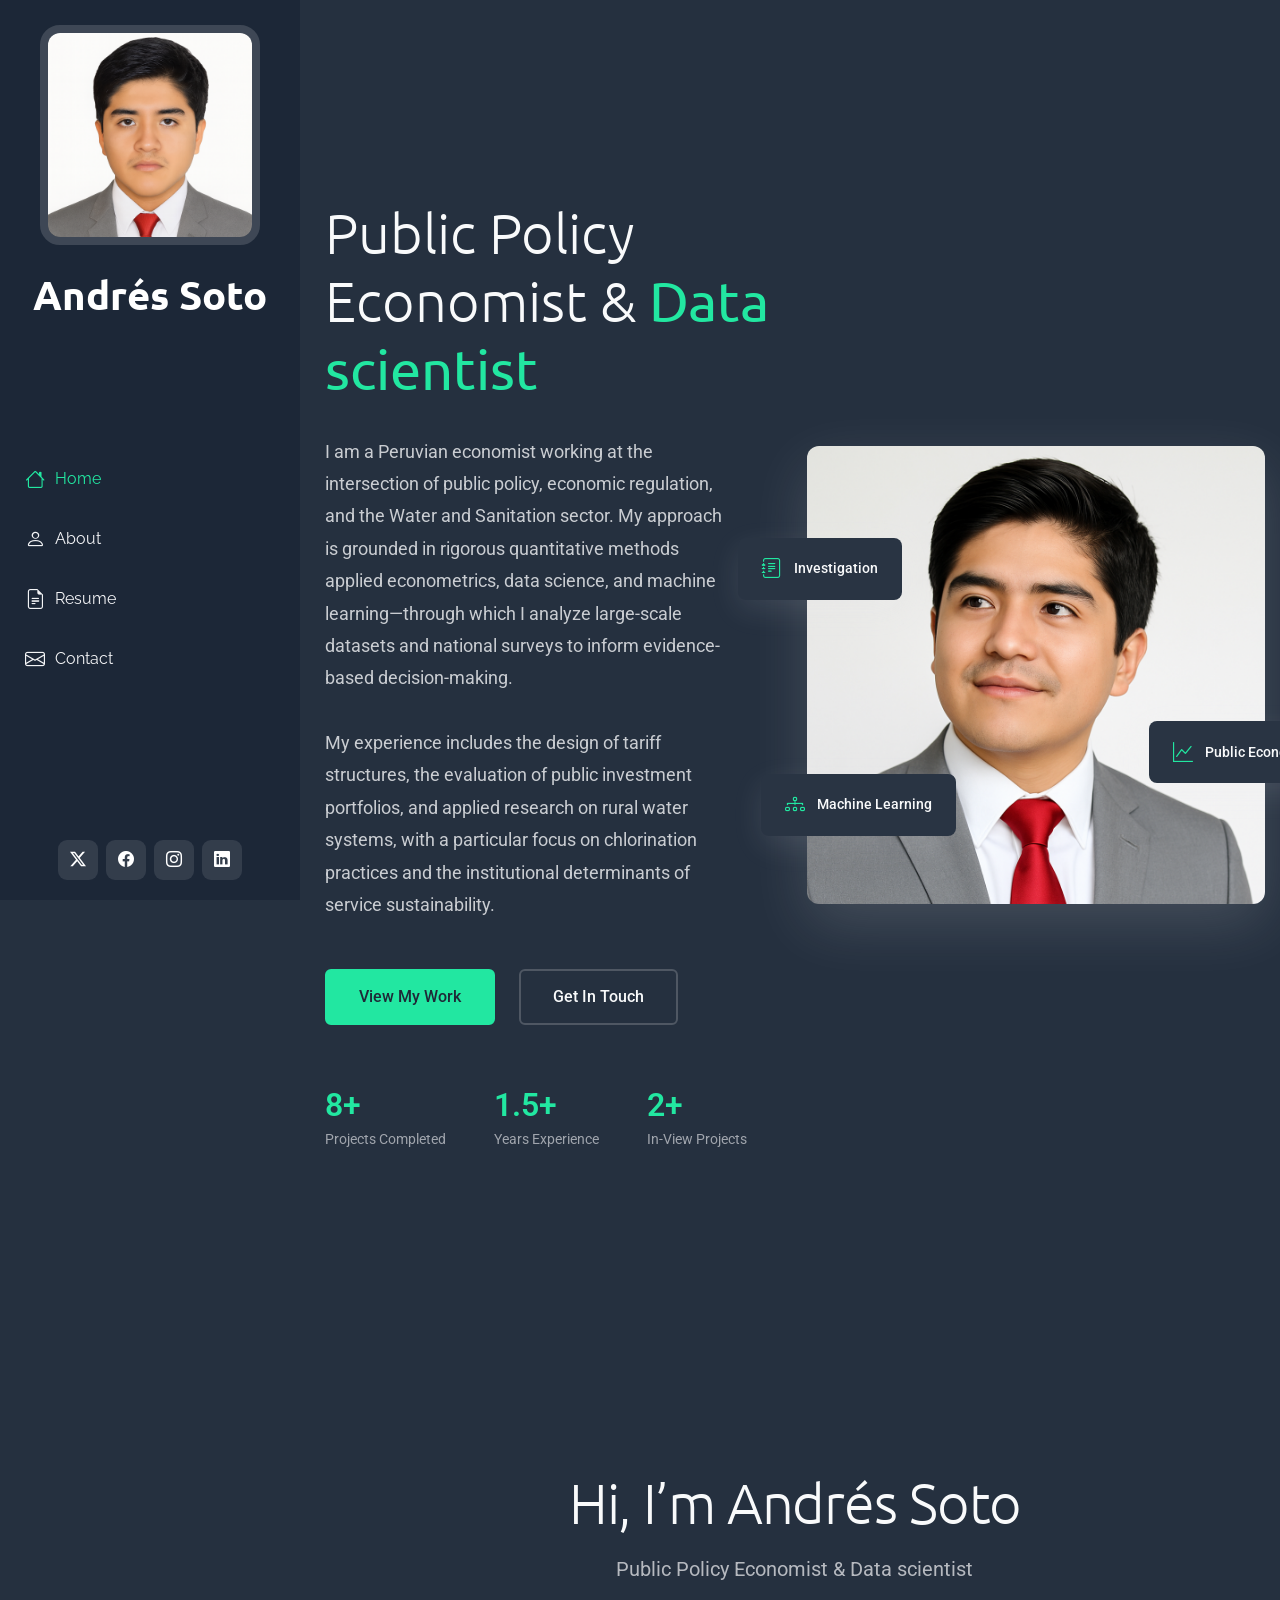
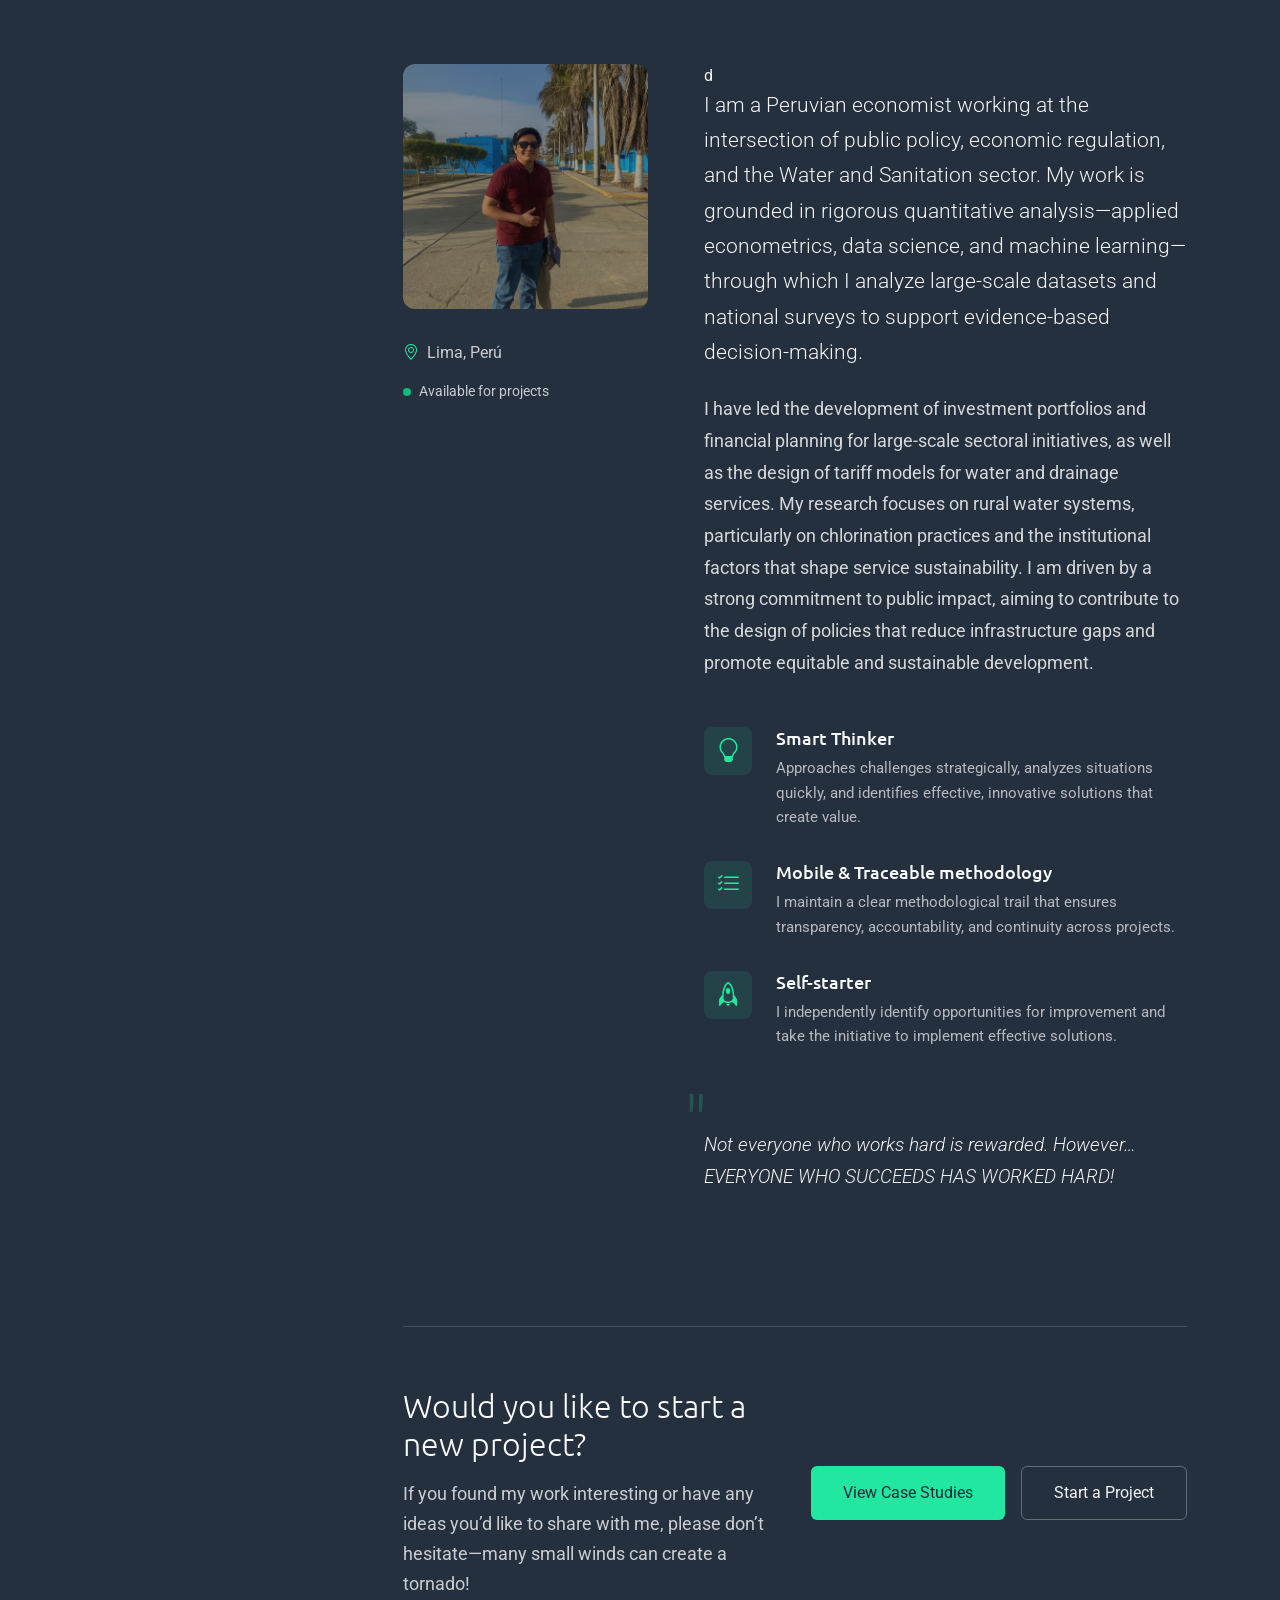
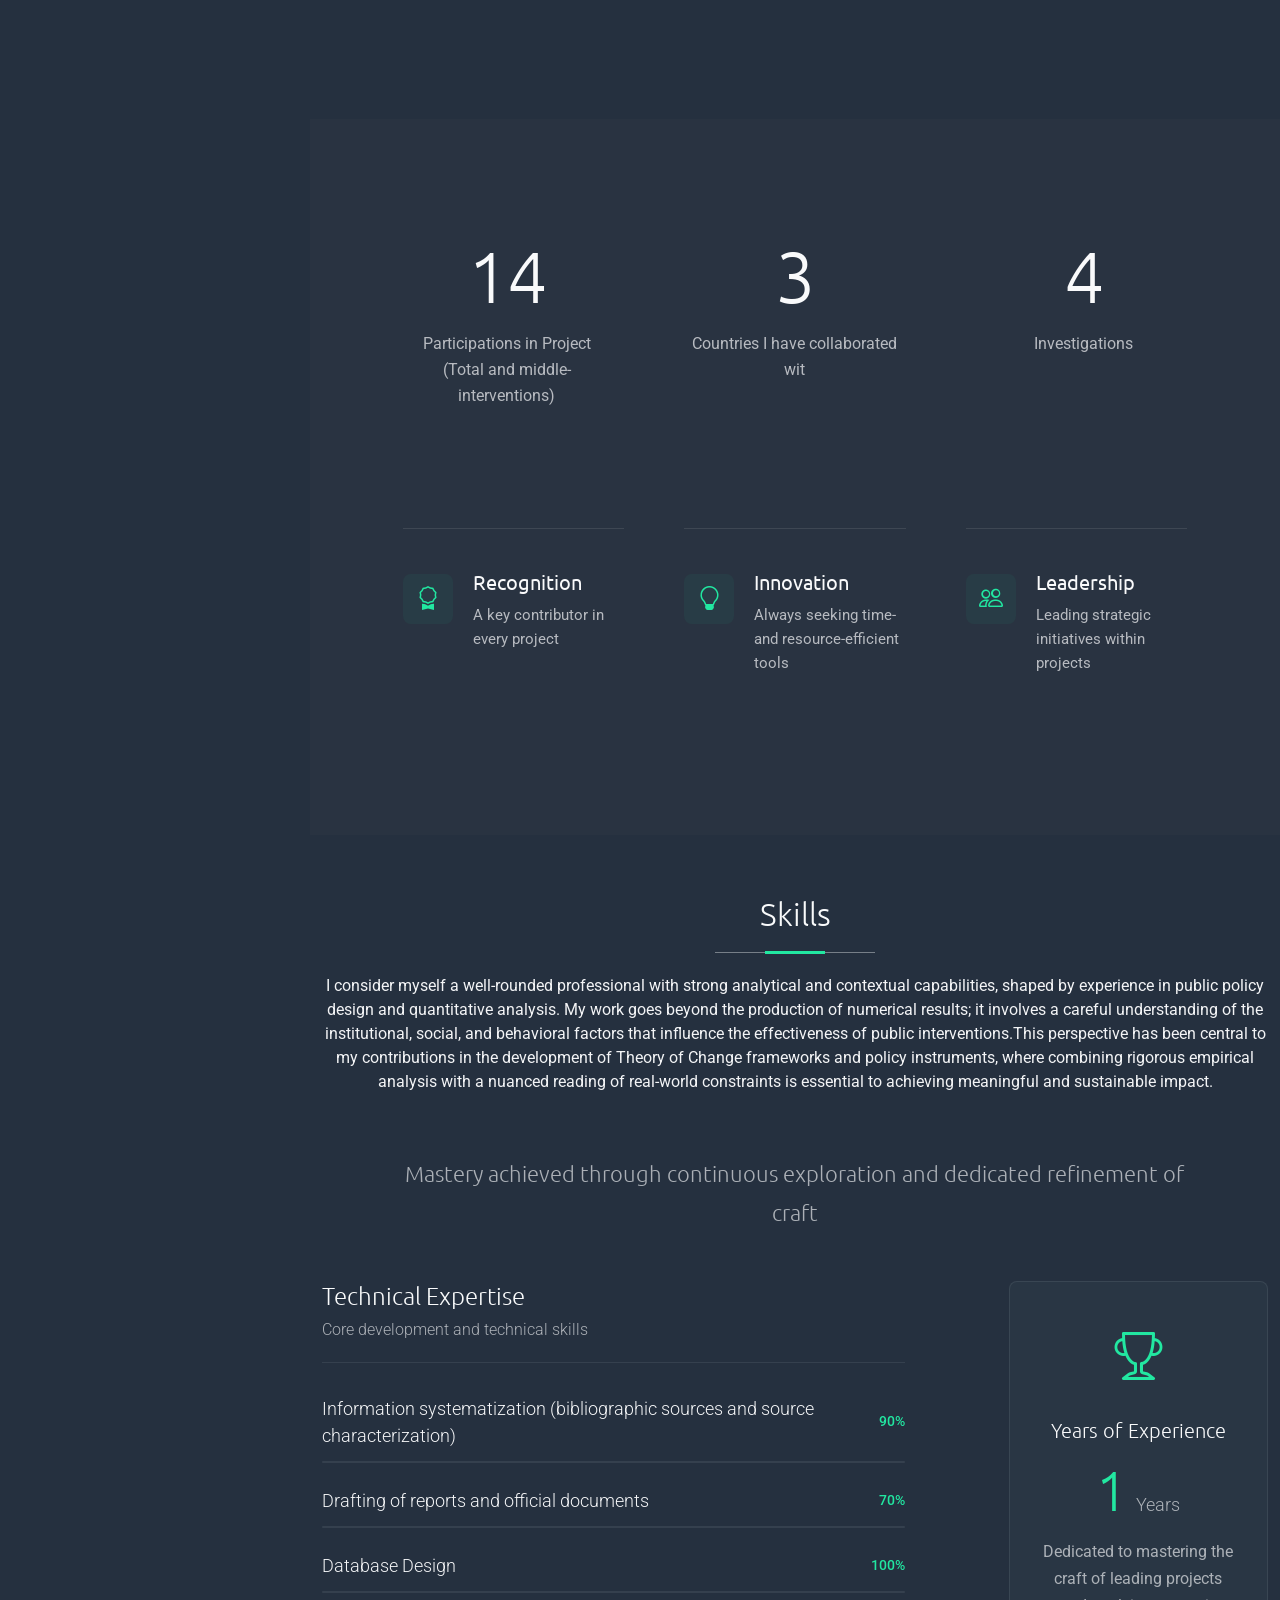
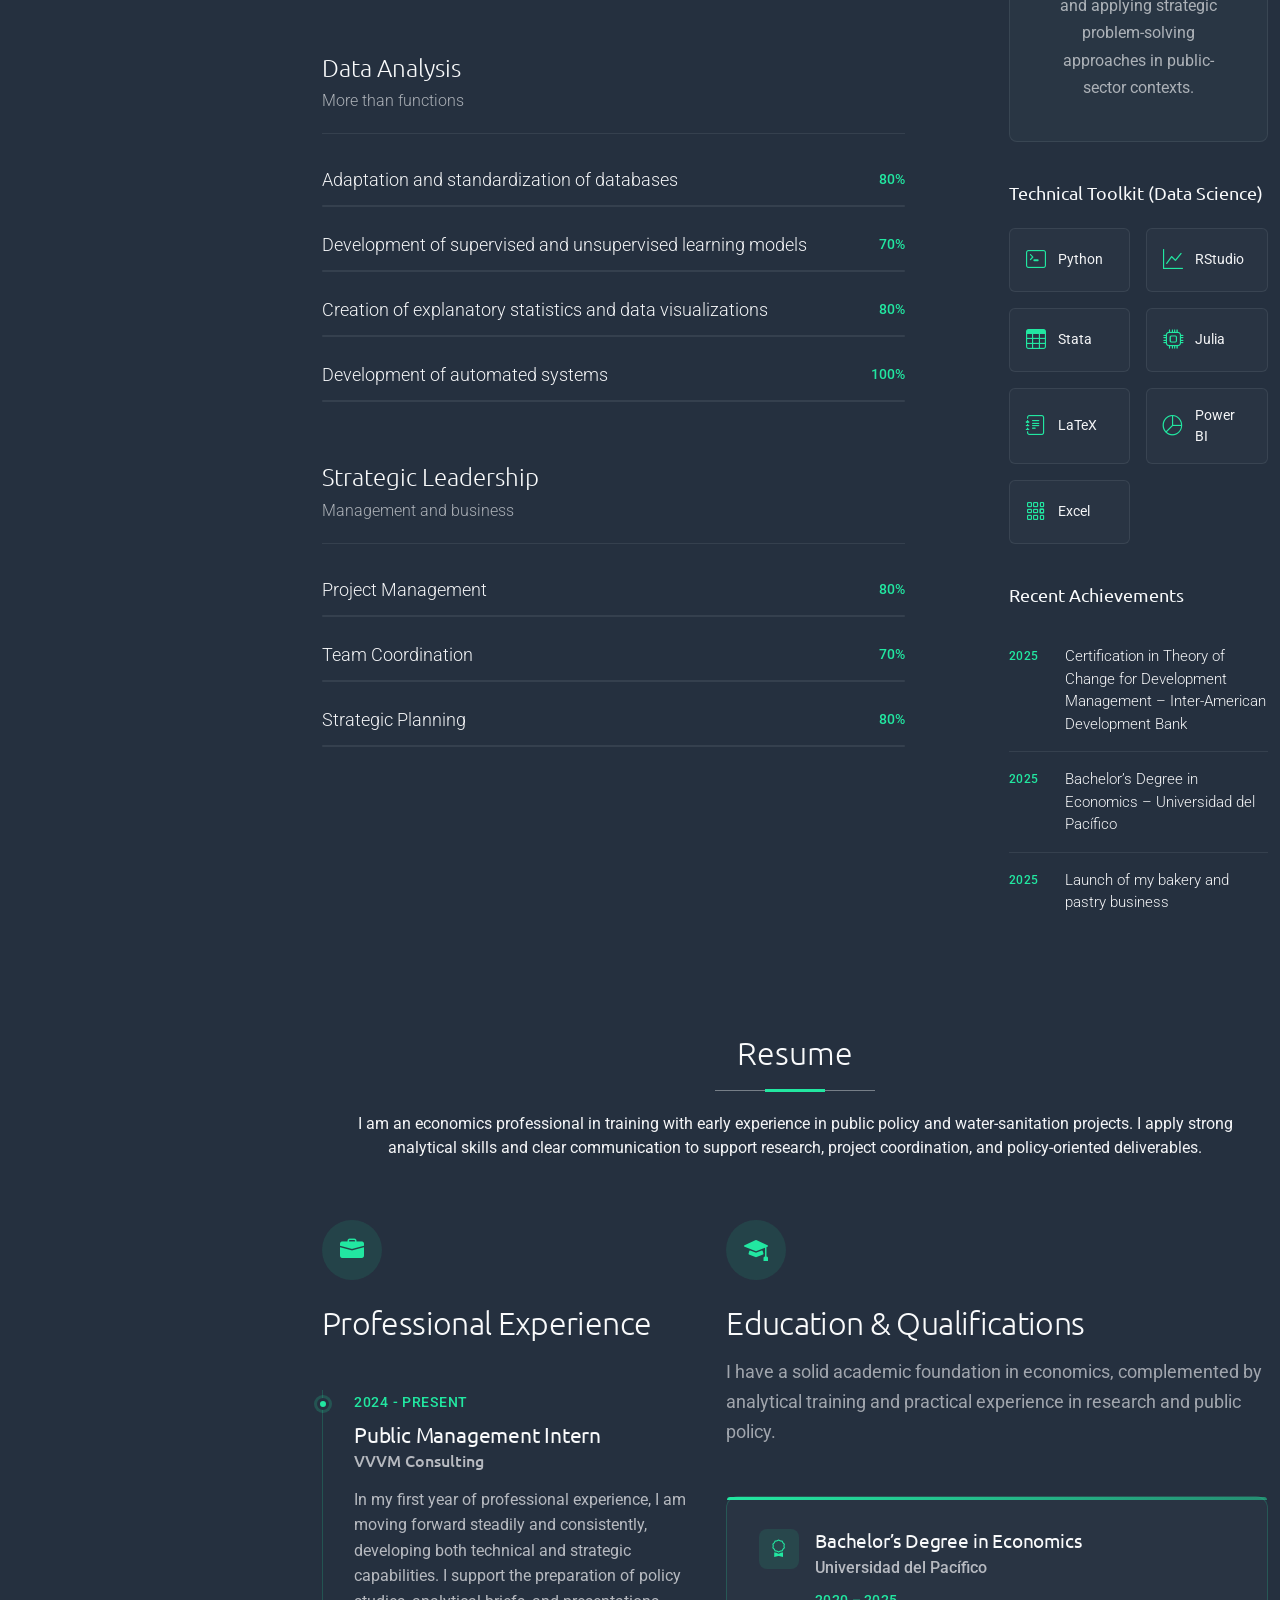
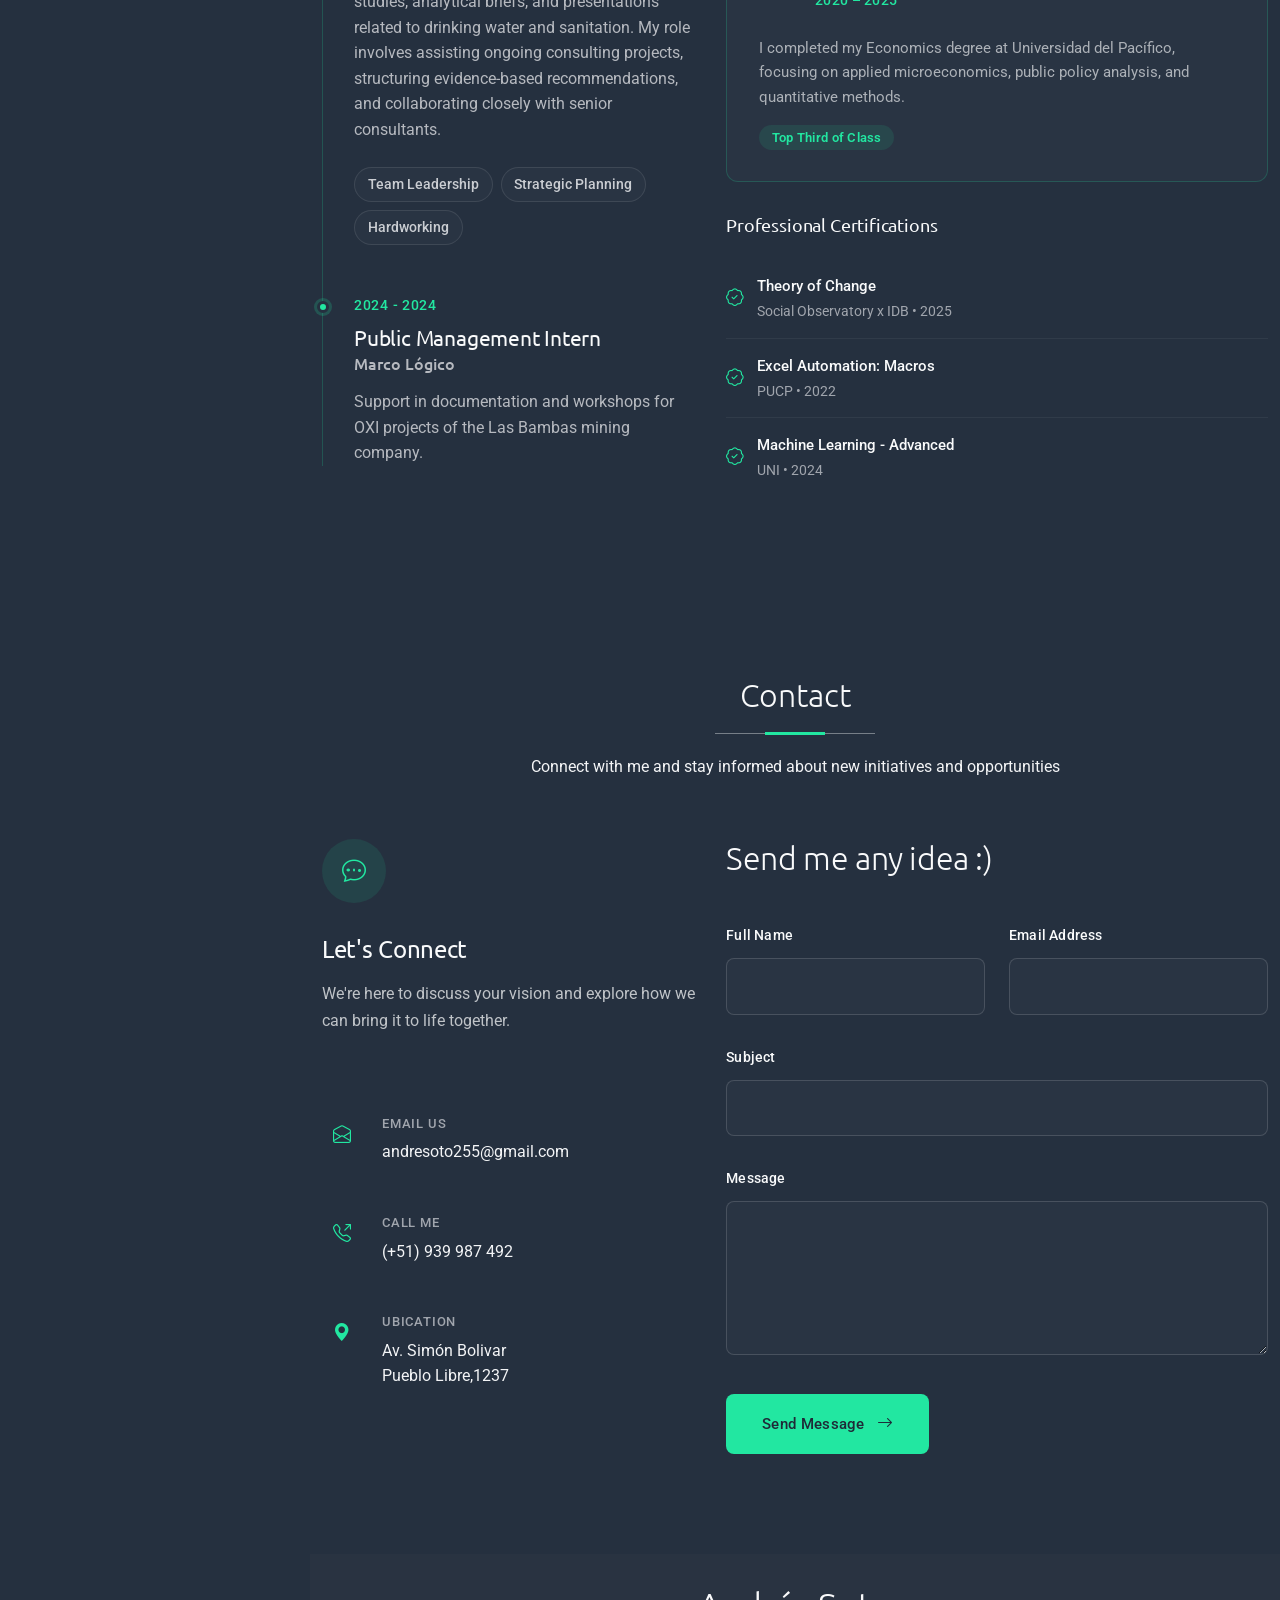
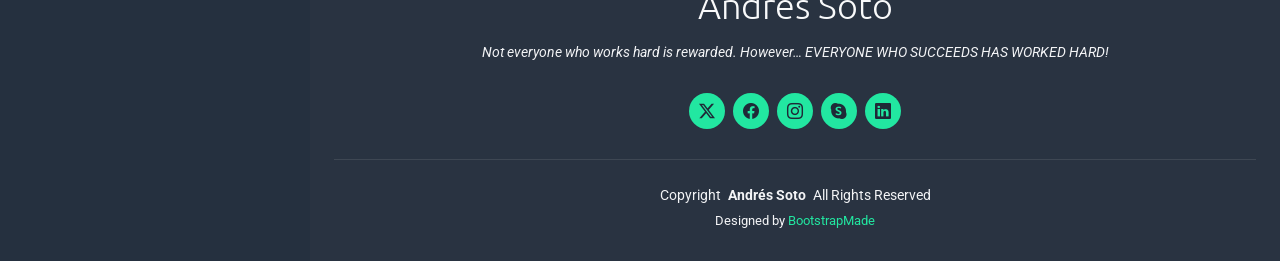
==== commit b3942f74: "Update index.html" ====
--- a/index.html
+++ b/index.html
@@ -88,7 +88,7 @@
                 <span class="accent-text">Data scientist</span>
               </h1>
               <p class="hero-description" data-aos="fade-up" data-aos-delay="300">
-              I am a Peruvian economist working at the intersection of public policy, economic regulation, and the Water and Sanitation sector. My approach is grounded in rigorous quantitative methods—applied econometrics, data science, and machine learning—through which I analyze large-scale datasets and national surveys to inform evidence-based decision-making.<br><br>
+              I am a Peruvian economist working at the intersection of public policy, economic regulation, and the Water and Sanitation sector. My approach is grounded in rigorous quantitative methods applied econometrics, data science, and machine learning—through which I analyze large-scale datasets and national surveys to inform evidence-based decision-making.<br><br>
               My experience includes the design of tariff structures, the evaluation of public investment portfolios, and applied research on rural water systems, with a particular focus on chlorination practices and the institutional determinants of service sustainability.
               </p>
               <div class="hero-actions" data-aos="fade-up" data-aos-delay="400">
@@ -97,11 +97,11 @@
               </div>
               <div class="hero-stats" data-aos="fade-up" data-aos-delay="500">
                 <div class="stat-item">
-                  <span class="stat-number">6+</span>
+                  <span class="stat-number">8+</span>
                   <span class="stat-label">Projects Completed</span>
                 </div>
                 <div class="stat-item">
-                  <span class="stat-number">1+</span>
+                  <span class="stat-number">1.5+</span>
                   <span class="stat-label">Years Experience</span>
                 </div>
                 <div class="stat-item">
@@ -173,12 +173,13 @@
 
                 <div class="col-lg-8" data-aos="fade-left" data-aos-delay="250">
                   <div class="content-area">
-
+                    d
                     <div class="story-block">
-                      <p class="lead-text">I am a Peruvian economist focused on applying data analytics to Water and Sanitation issues in the public sector, drawing on deep experience with national surveys, sophisticated analytical methods, and machine-learning tools. I additionally carry out research within this field.</p>
-
-                      <p>I consider myself a highly focused and driven individual, fully committed to every project I undertake. I firmly believe that each of us has the capacity to create positive change in the world, no matter how small it may seem. My overarching goal is to contribute to closing gaps in Water and Sanitation, Health, and Education, helping to improve quality of life and promote equitable development.</p>
-                    </div>
+                      <p class="lead-text">I am a Peruvian economist working at the intersection of public policy, economic regulation, and the Water and Sanitation sector. My work is grounded in rigorous quantitative analysis—applied econometrics, data science, and machine learning—through which I analyze large-scale datasets and national surveys to support evidence-based decision-making.</p>
+
+                      <p>I have led the development of investment portfolios and financial planning for large-scale sectoral initiatives, as well as the design of tariff models for water and drainage services. My research focuses on rural water systems, particularly on chlorination practices and the institutional factors that shape service sustainability. I am driven by a strong commitment to public impact, aiming to contribute to the design of policies that reduce infrastructure gaps and promote equitable and sustainable development.</p>
+                    </div>
+                    
 
                     <div class="expertise-grid">
                       <div class="expertise-item" data-aos="zoom-in" data-aos-delay="300">
@@ -258,7 +259,7 @@
             <div class="stats-grid">
               <div class="stat-item" data-aos="fade-up" data-aos-delay="200">
                 <div class="stat-number">
-                  <span data-purecounter-start="0" data-purecounter-end="12" data-purecounter-duration="1" class="purecounter"></span>
+                  <span data-purecounter-start="0" data-purecounter-end="14" data-purecounter-duration="1" class="purecounter"></span>
                 </div>
                 <p class="stat-label">Participations in Project (Total and middle-interventions)</p>
               </div>
@@ -272,7 +273,7 @@
 
               <div class="stat-item" data-aos="fade-up" data-aos-delay="400">
                 <div class="stat-number">
-                  <span data-purecounter-start="0" data-purecounter-end="2" data-purecounter-duration="1" class="purecounter"></span>
+                  <span data-purecounter-start="0" data-purecounter-end="4" data-purecounter-duration="1" class="purecounter"></span>
                 </div>
                 <p class="stat-label">Investigations</p>
               </div>
@@ -323,7 +324,7 @@
       <!-- Section Title -->
       <div class="container section-title" data-aos="fade-up">
         <h2>Skills</h2>
-        <p>I consider myself a well-rounded professional with strong analytical and contextual abilities. The role of a public-sector consultant goes beyond producing numerical outcomes; it requires understanding the social biases and structural factors that can influence the results and effectiveness of public policies. This perspective guides my work within the framework of the 2025 Theory of Change.</p>
+        <p>I consider myself a well-rounded professional with strong analytical and contextual capabilities, shaped by experience in public policy design and quantitative analysis. My work goes beyond the production of numerical results; it involves a careful understanding of the institutional, social, and behavioral factors that influence the effectiveness of public interventions.This perspective has been central to my contributions in the development of Theory of Change frameworks and policy instruments, where combining rigorous empirical analysis with a nuanced reading of real-world constraints is essential to achieving meaningful and sustainable impact.</p>
       </div><!-- End Section Title -->
 
       <div class="container" data-aos="fade-up" data-aos-delay="100">
@@ -385,7 +386,7 @@
                   <div class="skill-row">
                     <div class="skill-info">
                       <span class="skill-name">Adaptation and standardization of databases </span>
-                      <span class="skill-percentage">70%</span>
+                      <span class="skill-percentage">80%</span>
                     </div>
                     <div class="progress">
                       <div class="progress-bar" role="progressbar" aria-valuenow="70" aria-valuemin="0" aria-valuemax="100"></div>
@@ -469,7 +470,7 @@
                 </div>
                 <h4 class="highlight-title">Years of Experience</h4>
                 <div class="experience-number">
-                  <span data-purecounter-start="1" data-purecounter-end="1" data-purecounter-duration="1" class="purecounter"></span>
+                  <span data-purecounter-start="1.5" data-purecounter-end="1" data-purecounter-duration="1" class="purecounter"></span>
                   <span class="experience-label">Years</span>
                 </div>
                 <p class="highlight-description">Dedicated to mastering the craft of leading projects and applying strategic problem-solving approaches in public-sector contexts.</p>
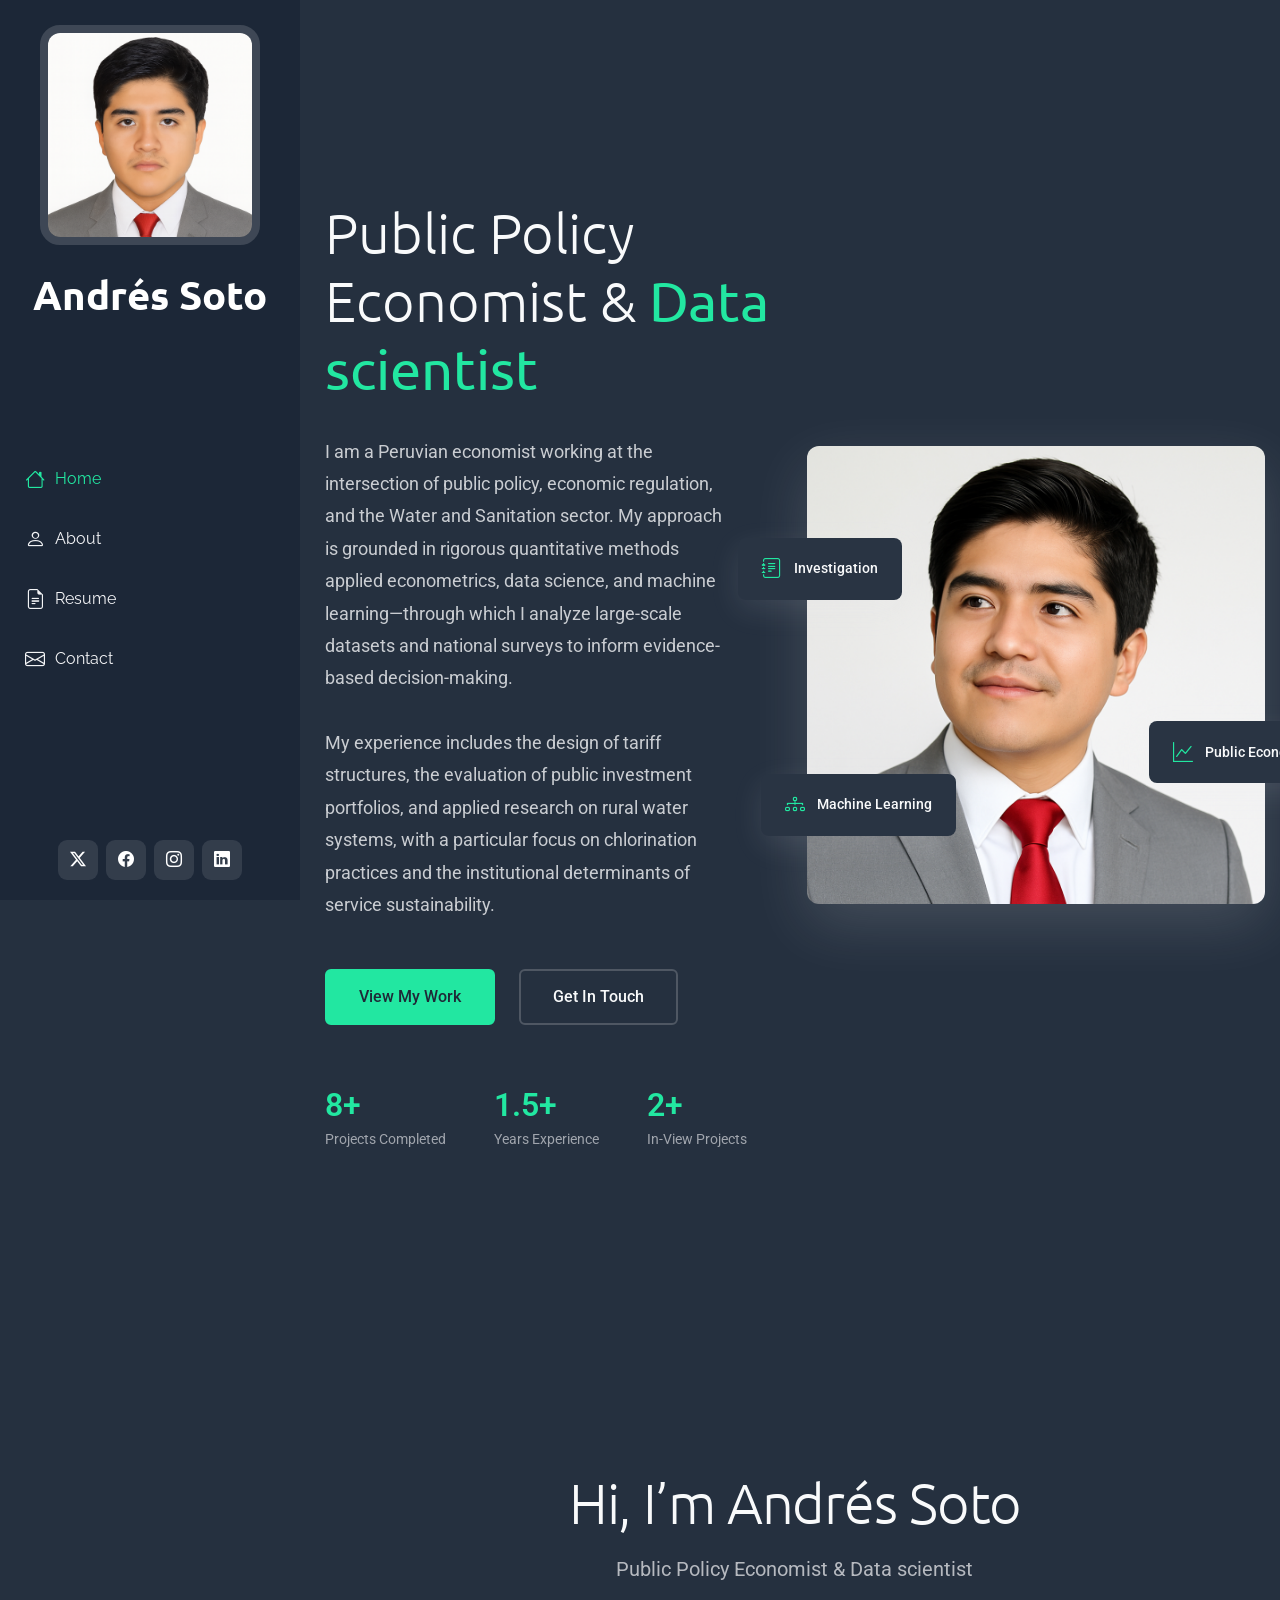
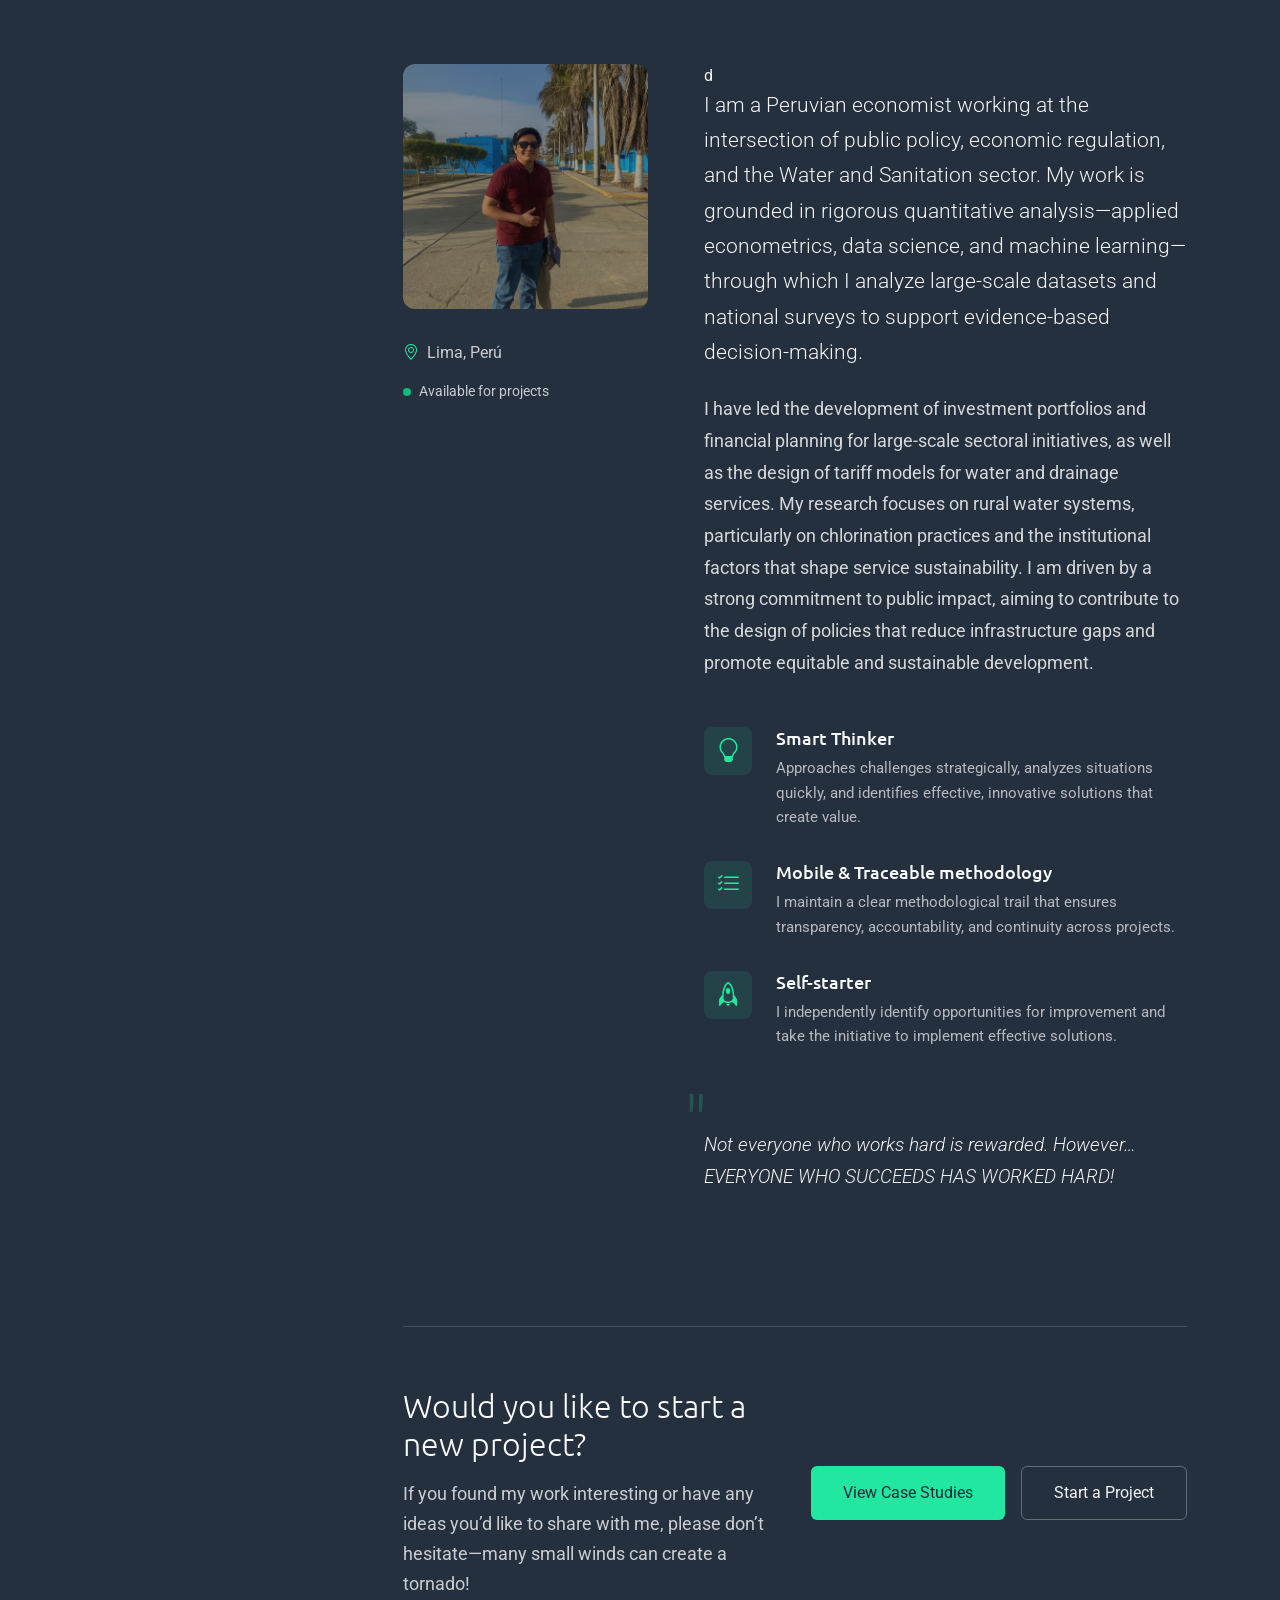
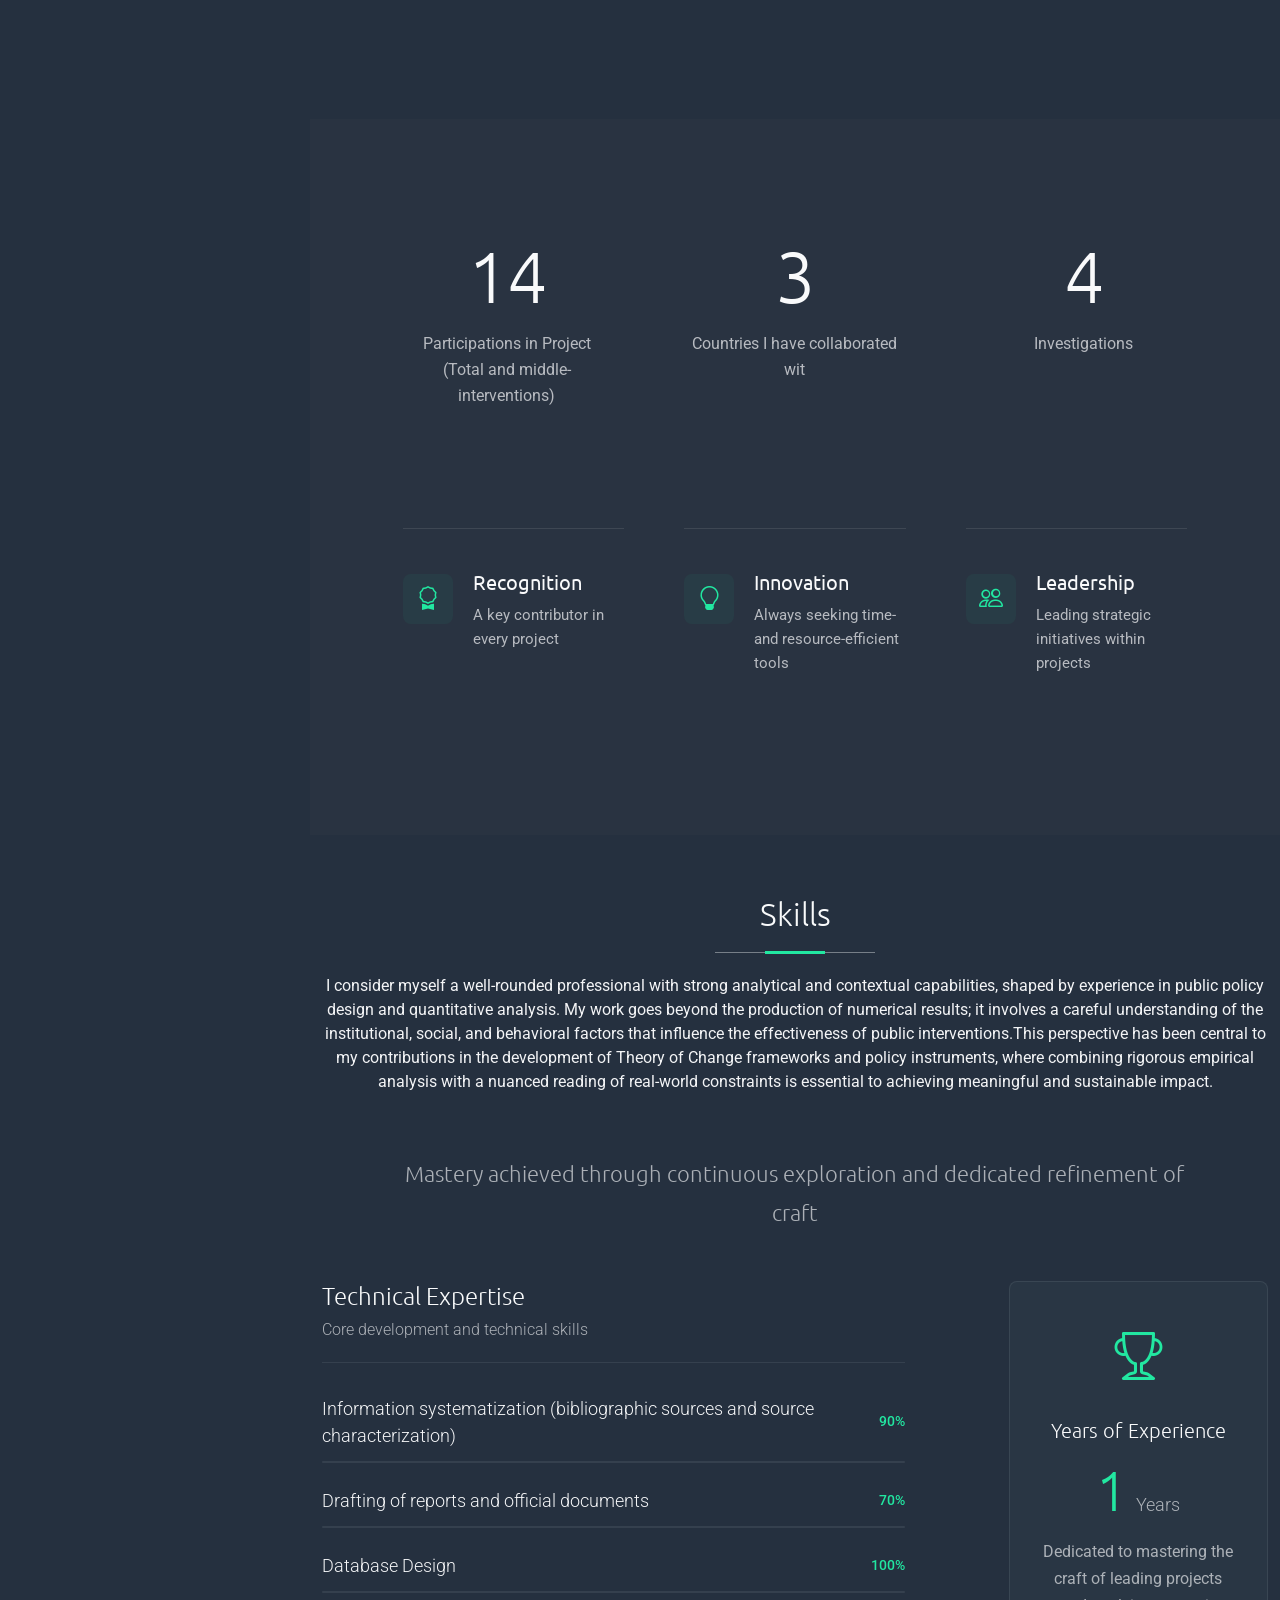
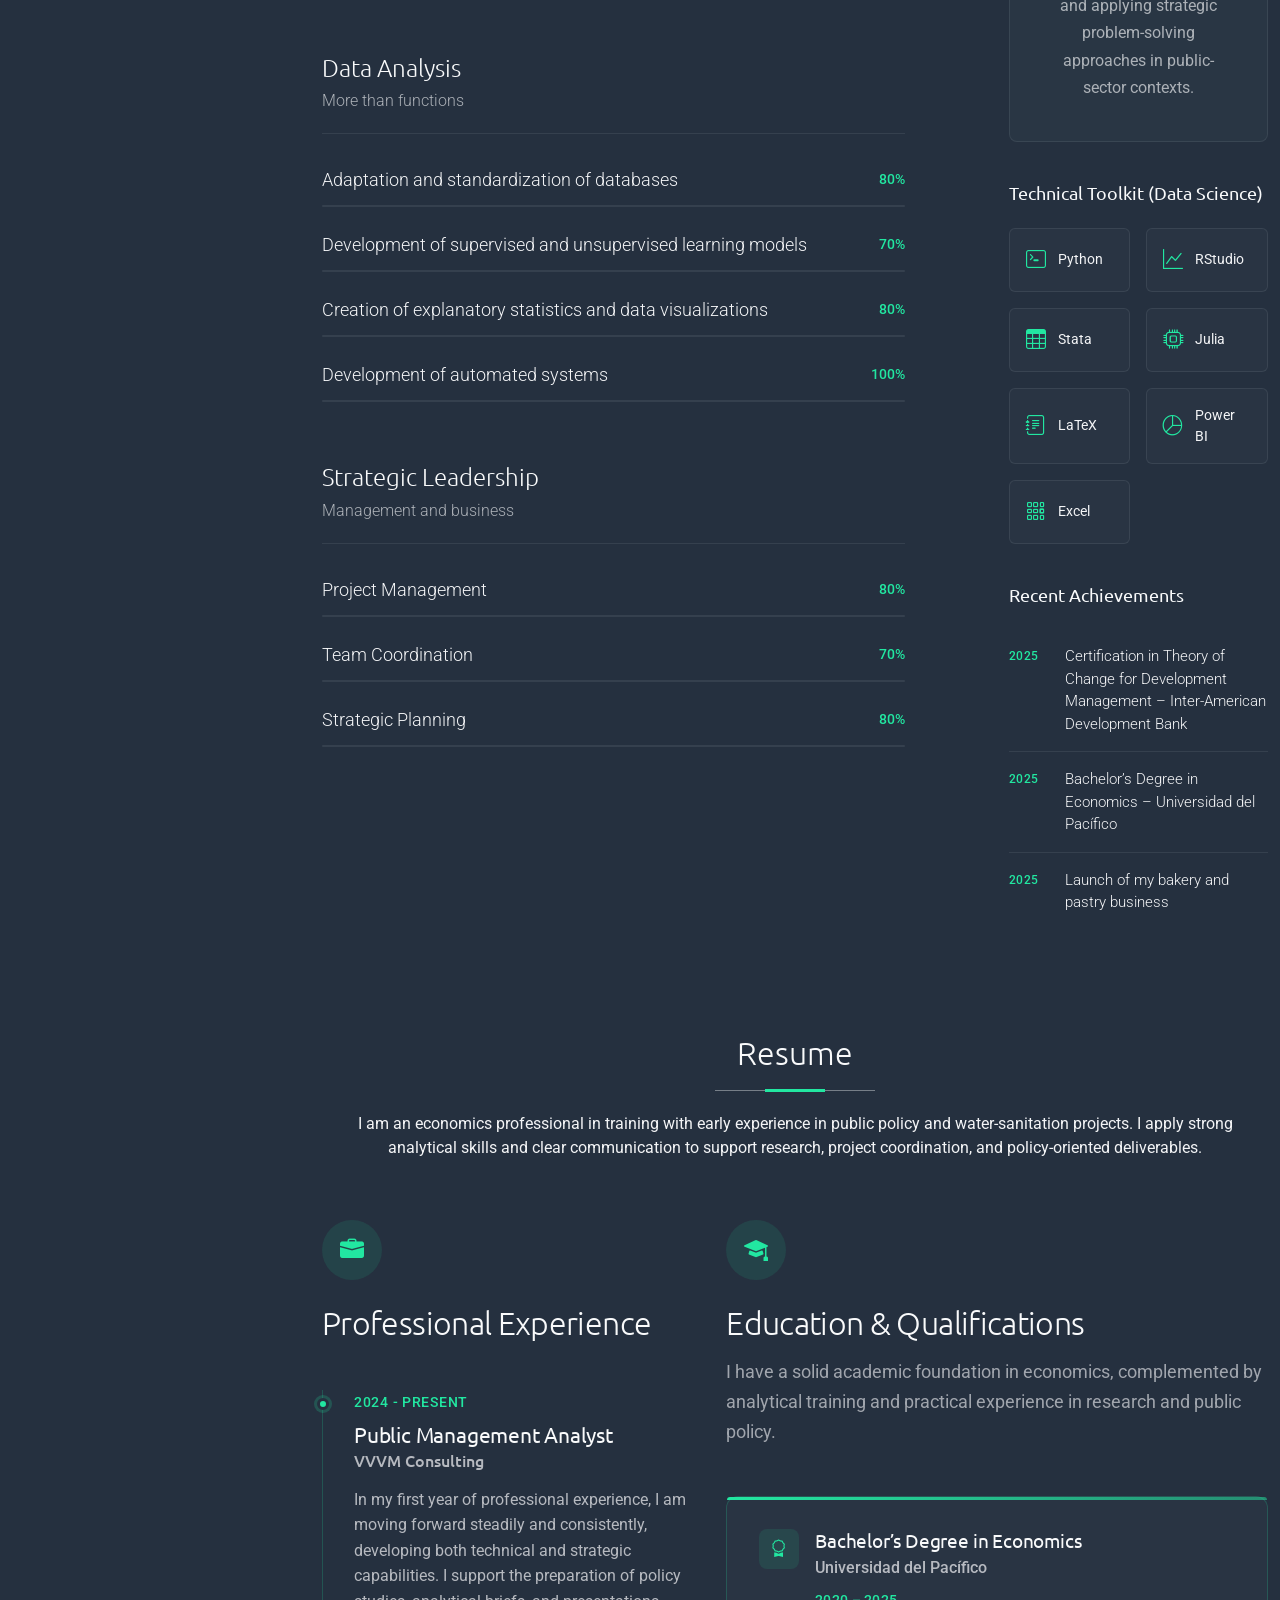
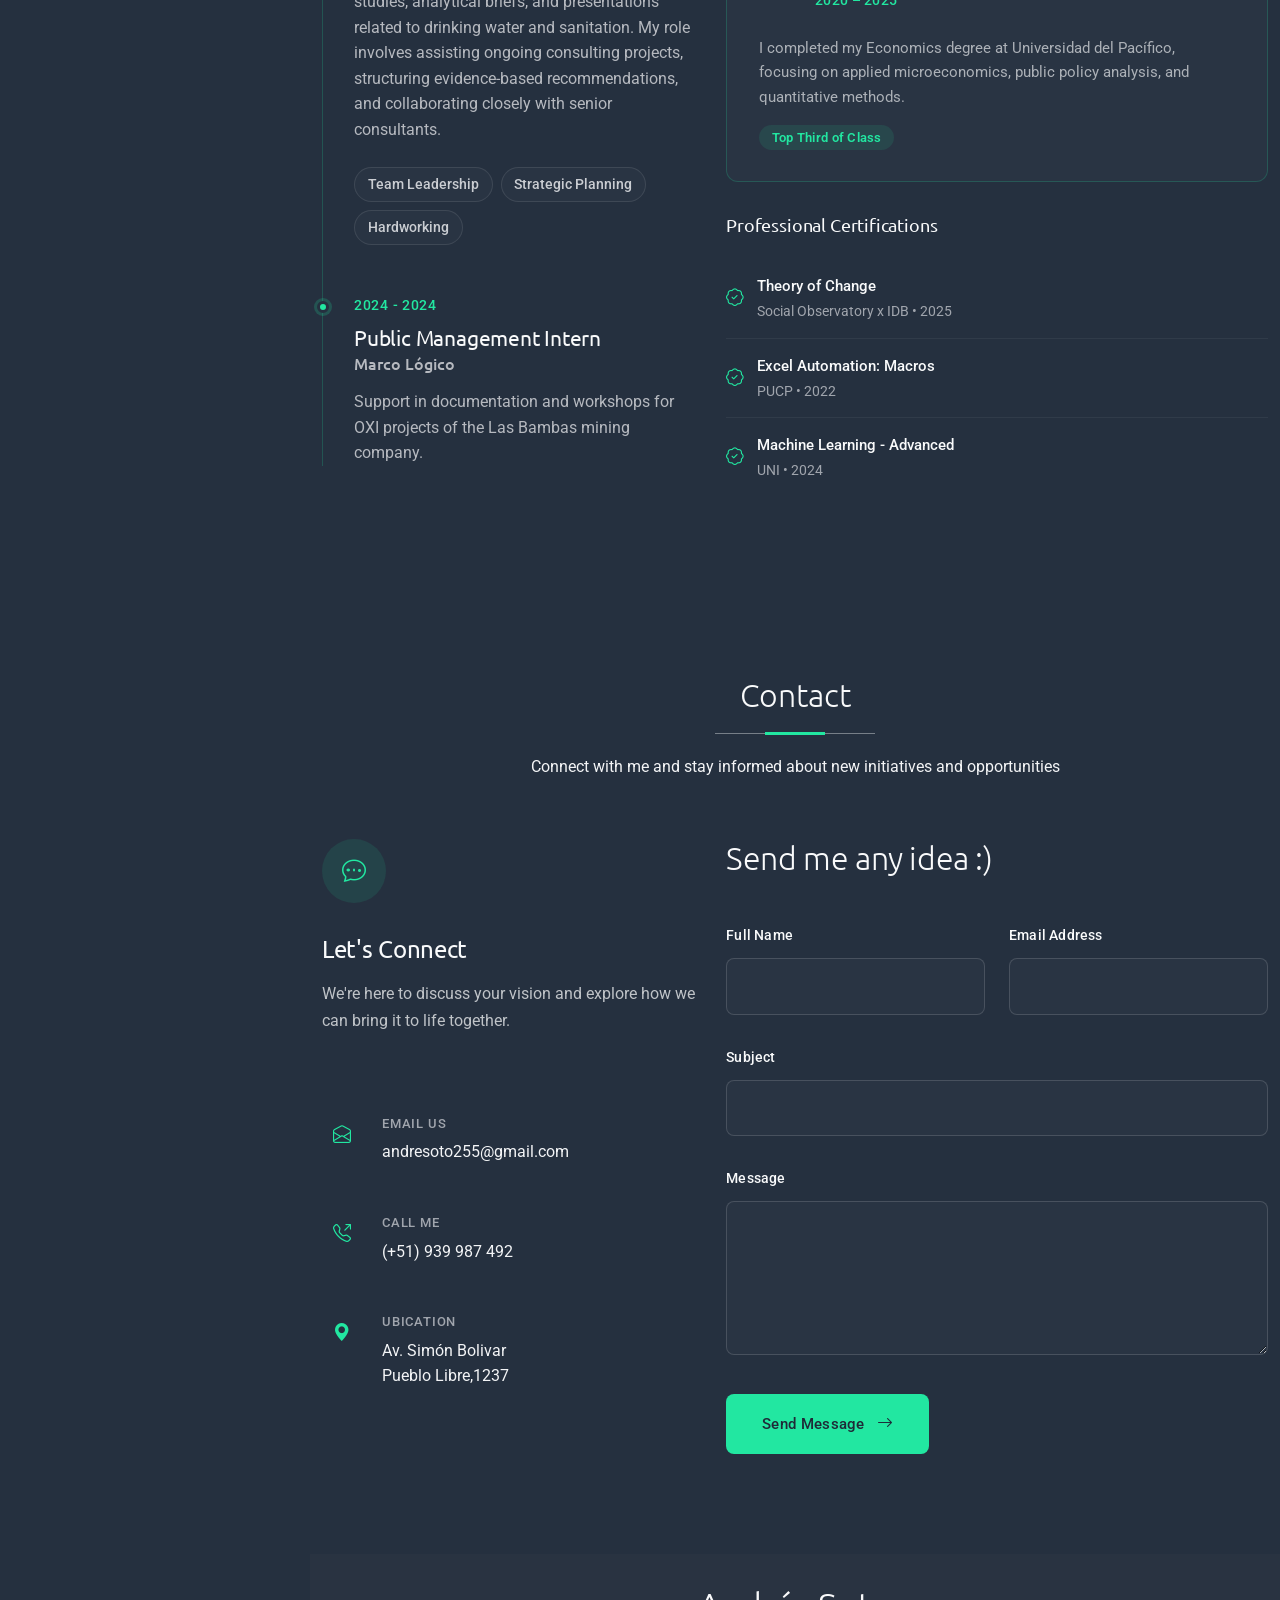
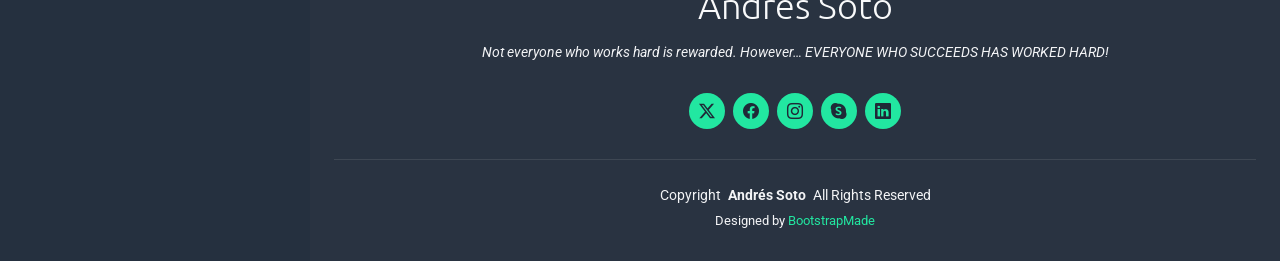
==== commit 633597da: "Update index.html" ====
--- a/index.html
+++ b/index.html
@@ -565,7 +565,7 @@
                     <div class="position-meta">
                       <span class="timeline-year">2024 - Present</span>
                     </div>
-                    <h3>Public Management Intern</h3>
+                    <h3>Public Management Analyst </h3>
                     <h4>VVVM Consulting</h4>
                     <p>In my first year of professional experience, I am moving forward steadily and consistently, developing both technical and strategic capabilities. I support the preparation of policy studies, analytical briefs, and presentations related to drinking water and sanitation. My role involves assisting ongoing consulting projects, structuring evidence-based recommendations, and collaborating closely with senior consultants.</p>
                     <div class="key-achievements">
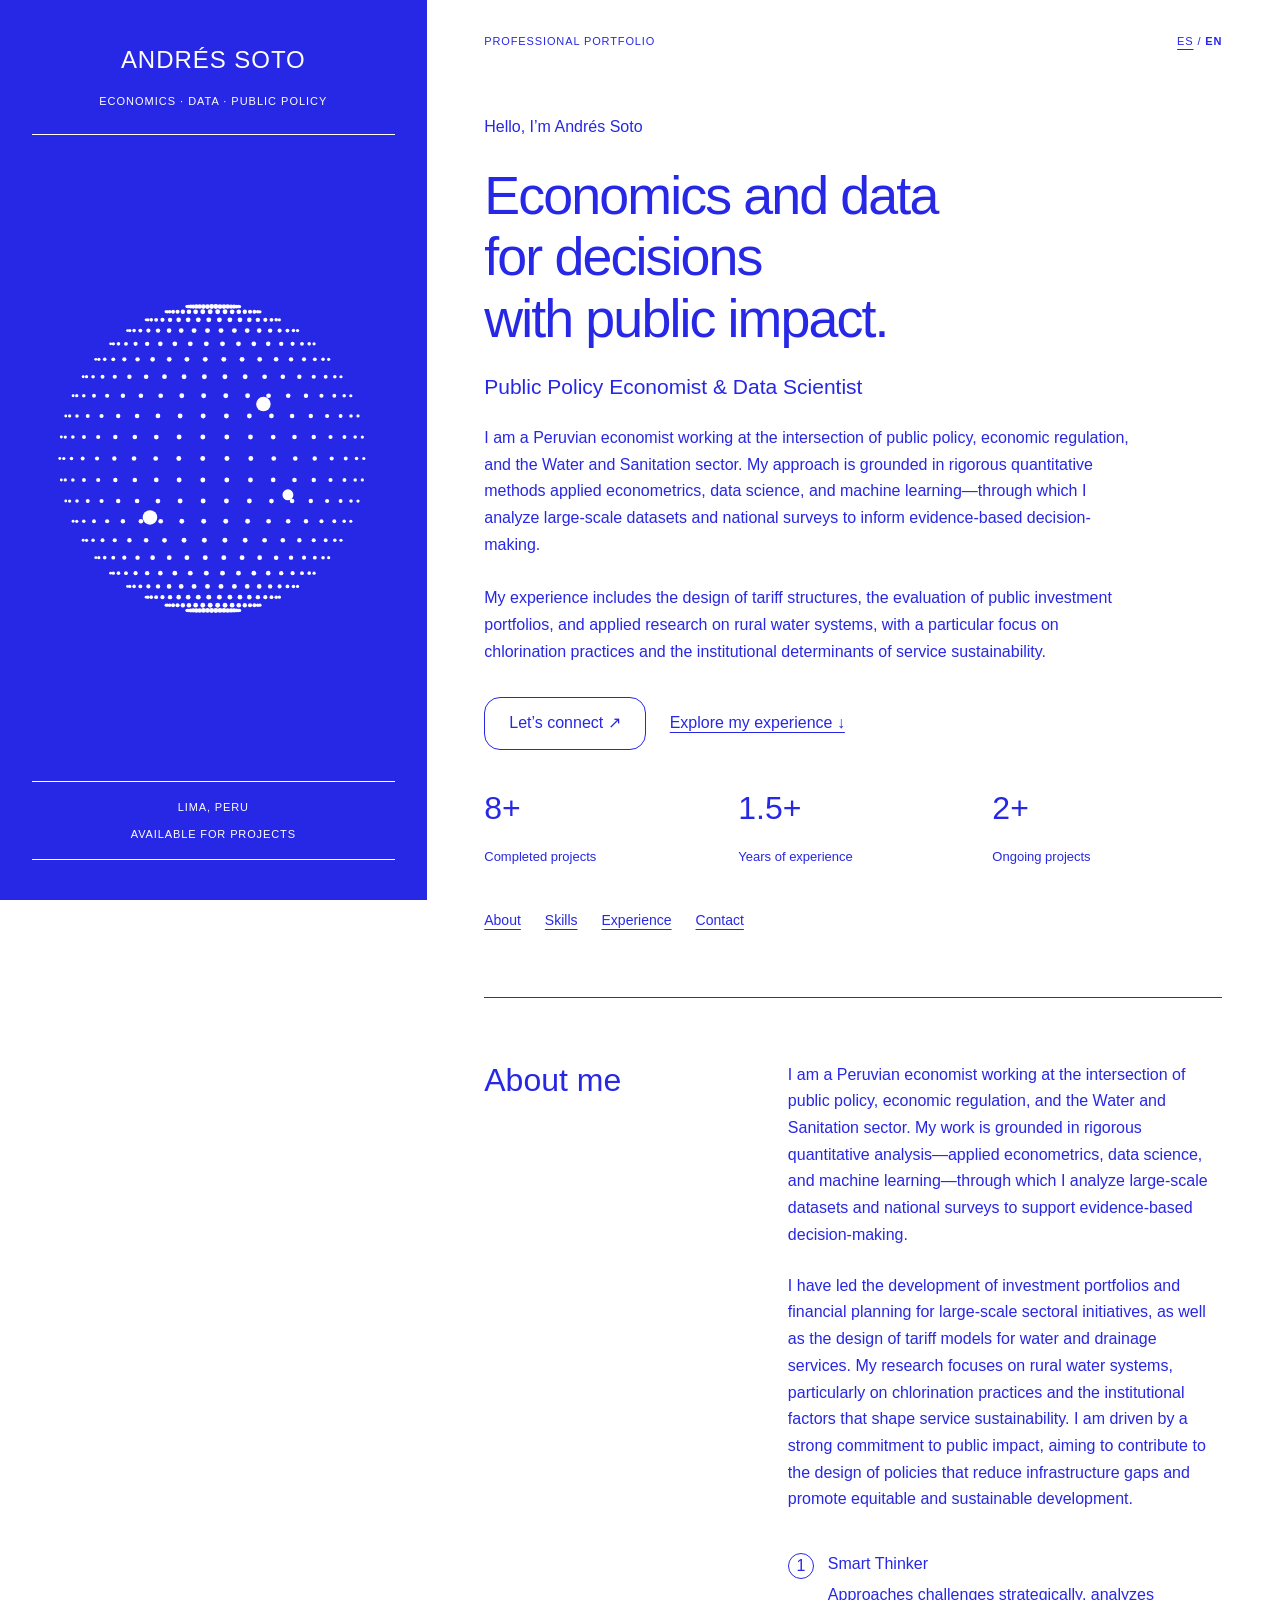
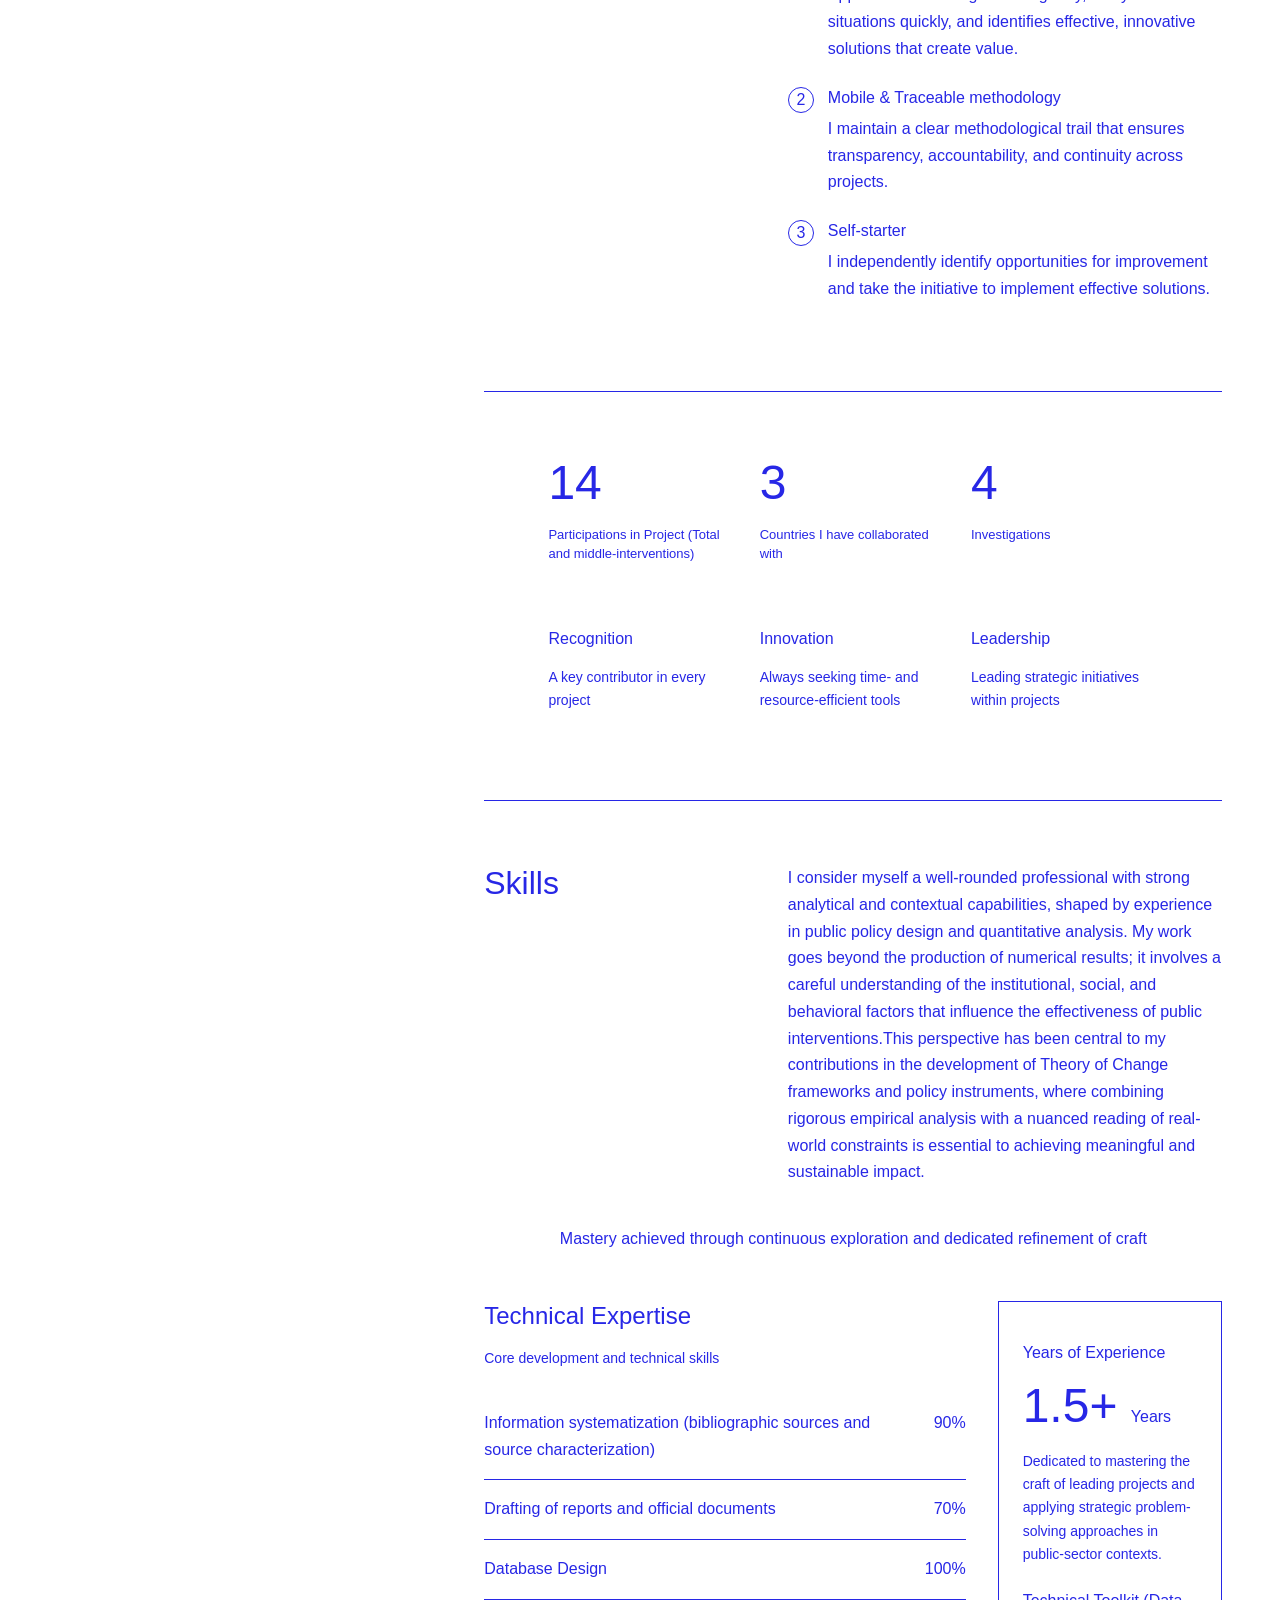
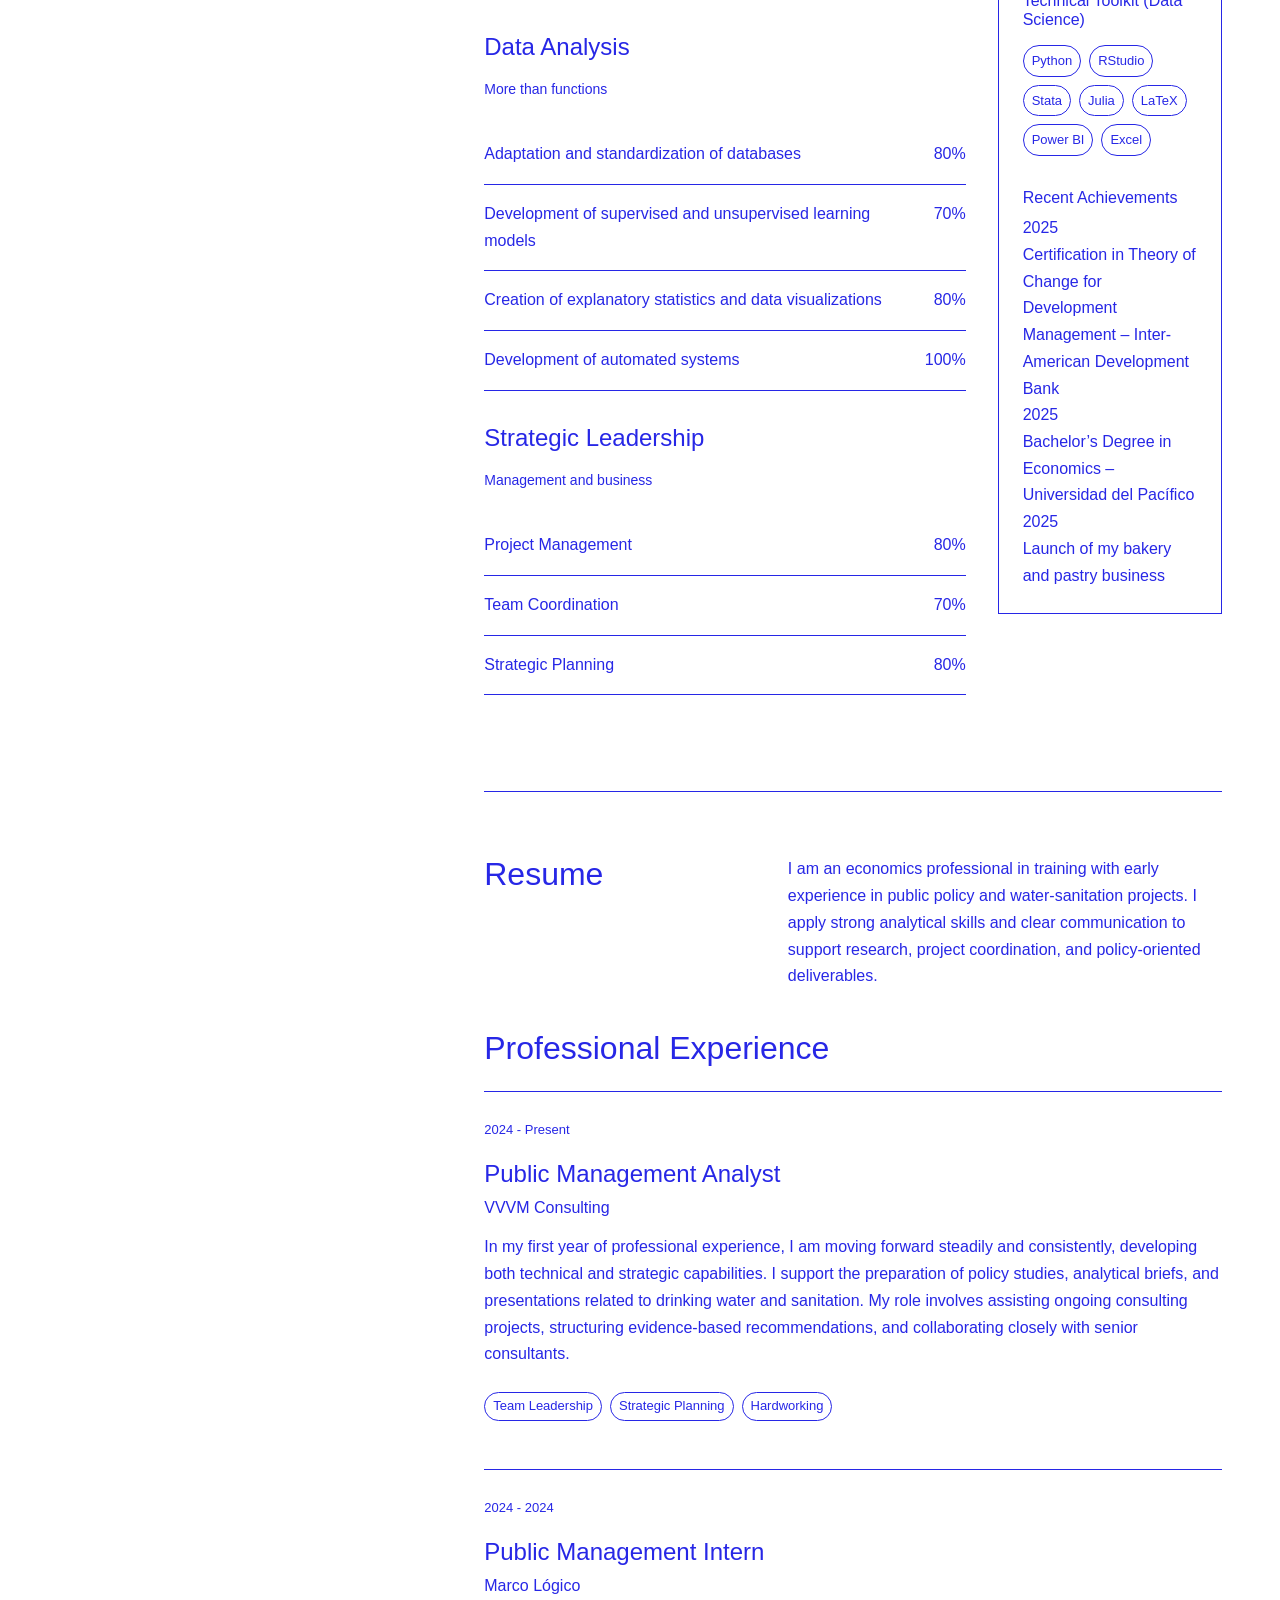
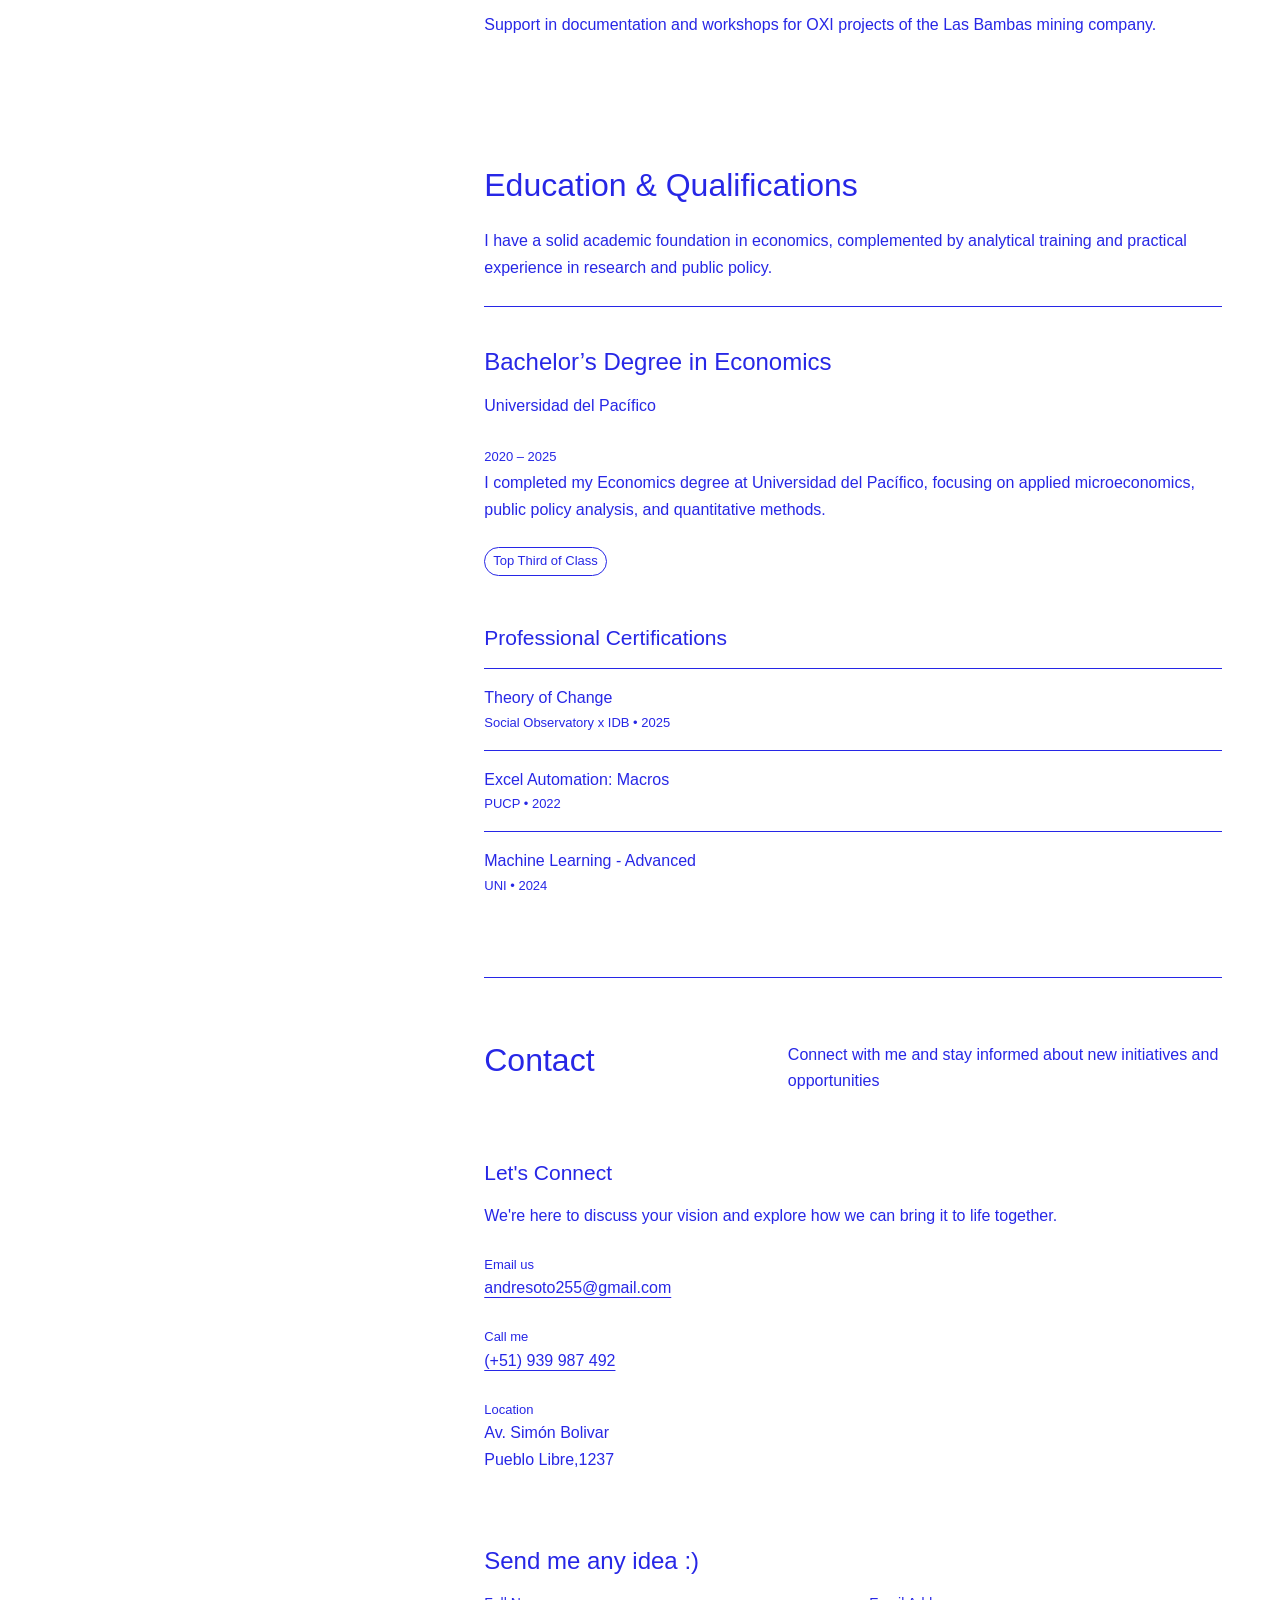
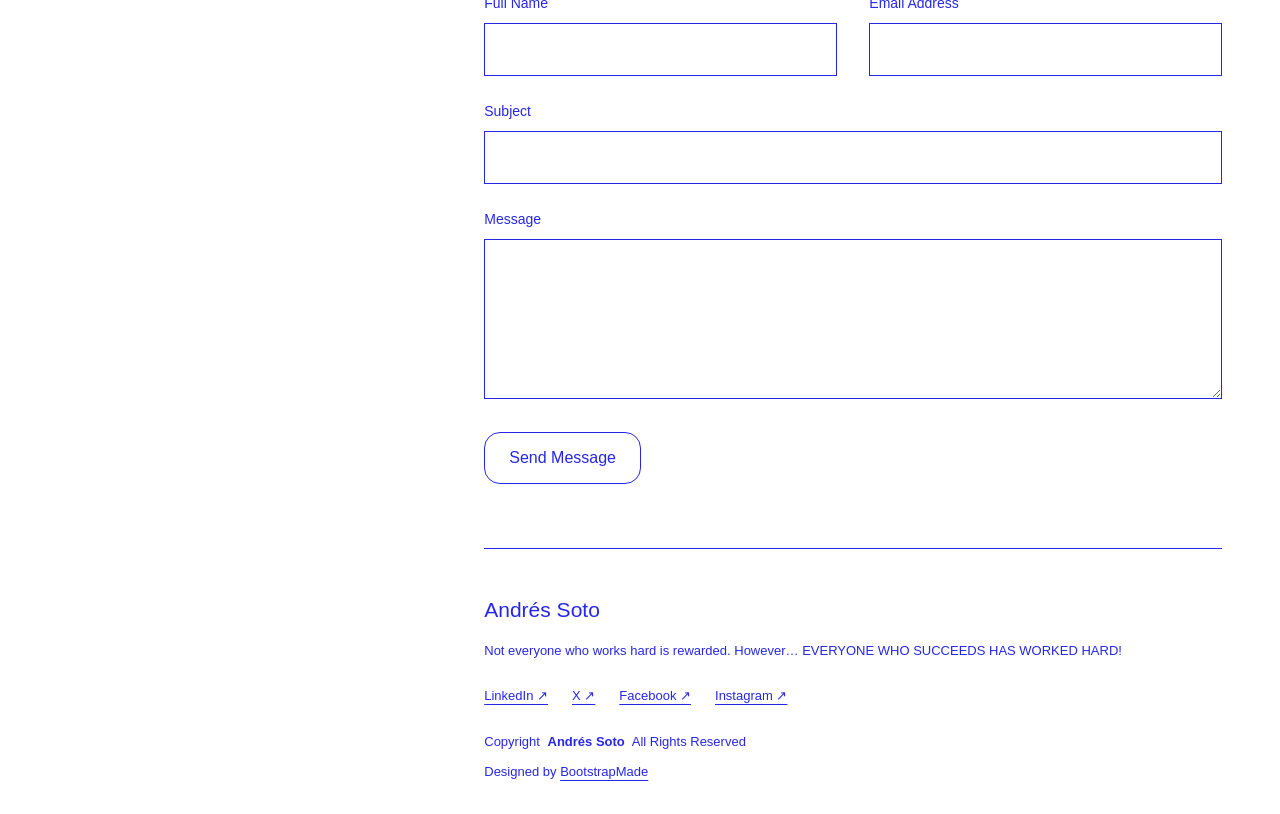
==== commit 7f8ce982: "Redesign bilingual portfolio with violet editorial layout" ====
--- a/index.html
+++ b/index.html
@@ -1,986 +1,592 @@
-<!DOCTYPE html>
-<html lang="en">
-
-<head>
-  <meta charset="utf-8">
-  <meta content="width=device-width, initial-scale=1.0" name="viewport">
-  <title>Andrés Soto | Economista & Data Analyst</title>
-  <meta name="description" content="">
-  <meta name="keywords" content="">
-
-  <!-- Favicons -->
-  <link href="assets/img/favicon.png" rel="icon">
-  <link href="assets/img/apple-touch-icon.png" rel="apple-touch-icon">
-
-  <!-- Fonts -->
-  <link href="https://fonts.googleapis.com" rel="preconnect">
-  <link href="https://fonts.gstatic.com" rel="preconnect" crossorigin>
-  <link href="https://fonts.googleapis.com/css2?family=Roboto:ital,wght@0,100;0,300;0,400;0,500;0,700;0,900;1,100;1,300;1,400;1,500;1,700;1,900&family=Raleway:ital,wght@0,100;0,200;0,300;0,400;0,500;0,600;0,700;0,800;0,900;1,100;1,200;1,300;1,400;1,500;1,600;1,700;1,800;1,900&family=Ubuntu:ital,wght@0,300;0,400;0,500;0,700;1,300;1,400;1,500;1,700&display=swap" rel="stylesheet">
-
-  <!-- Vendor CSS Files -->
-  <link href="assets/vendor/bootstrap/css/bootstrap.min.css" rel="stylesheet">
-  <link href="assets/vendor/bootstrap-icons/bootstrap-icons.css" rel="stylesheet">
-  <link href="assets/vendor/aos/aos.css" rel="stylesheet">
-  <link href="assets/vendor/glightbox/css/glightbox.min.css" rel="stylesheet">
-  <link href="assets/vendor/swiper/swiper-bundle.min.css" rel="stylesheet">
-
-  <!-- Main CSS File -->
-  <link href="assets/css/main.css" rel="stylesheet">
-
-  <!-- =======================================================
-  * Template Name: MyPage
-  * Template URL: https://bootstrapmade.com/mypage-bootstrap-personal-template/
-  * Updated: Sep 20 2025 with Bootstrap v5.3.8
-  * Author: BootstrapMade.com
-  * License: https://bootstrapmade.com/license/
-  ======================================================== -->
-</head>
-
-<body class="index-page">
-
-  <header id="header" class="header dark-background d-flex flex-column justify-content-between">
-    <i class="header-toggle d-xl-none bi bi-list"></i>
-
-    <div class="header-top">
-      <div class="profile-img">
-        <img src="assets/img/profile/Imagen.png" alt="" class="img-fluid">
-      </div>
-
-      <a href="index.html" class="logo d-flex align-items-center justify-content-center">
-        <!-- Uncomment the line below if you also wish to use an image logo -->
-        <!-- <img src="assets/img/logo.webp" alt=""> -->
-        <h1 class="sitename" style="font-size: 40px; font-weight: 800;">
-          Andrés Soto
-        </h1>
-      </a>
-
-    </div>
-
-    <nav id="navmenu" class="navmenu">
-      <ul>
-        <li><a href="#hero" class="active"><i class="bi bi-house navicon"></i>Home</a></li>
-        <li><a href="#about"><i class="bi bi-person navicon"></i> About</a></li>
-        <li><a href="#resume"><i class="bi bi-file-earmark-text navicon"></i> Resume</a></li>
-        <li><a href="#contact"><i class="bi bi-envelope navicon"></i> Contact</a></li>
-      </ul>
-    </nav>
-
-    <div class="social-links text-center">
-      <a href="https://x.com/TicseSoto" class="twitter"><i class="bi bi-twitter-x"></i></a>
-      <a href="https://www.facebook.com/profile.php?id=100013566168697" class="facebook"><i class="bi bi-facebook"></i></a>
-      <a href="https://www.instagram.com/andres___255/" class="instagram"><i class="bi bi-instagram"></i></a>
-      <a href="https://www.linkedin.com/in/andres-joaquin-soto-ticse-630812238/" class="linkedin"><i class="bi bi-linkedin"></i></a>
-    </div>
-  </header>
-
-  <main class="main">
-
-    <!-- Hero Section -->
-    <section id="hero" class="hero section">
-
-      <div class="container" data-aos="fade-up" data-aos-delay="100">
-
-        <div class="row align-items-center">
-          <div class="col-lg-6 order-2 order-lg-1">
-            <div class="hero-content">
-              <h1 data-aos="fade-up" data-aos-delay="200">
-                Public Policy Economist &amp;
-                <span class="accent-text">Data scientist</span>
-              </h1>
-              <p class="hero-description" data-aos="fade-up" data-aos-delay="300">
-              I am a Peruvian economist working at the intersection of public policy, economic regulation, and the Water and Sanitation sector. My approach is grounded in rigorous quantitative methods applied econometrics, data science, and machine learning—through which I analyze large-scale datasets and national surveys to inform evidence-based decision-making.<br><br>
-              My experience includes the design of tariff structures, the evaluation of public investment portfolios, and applied research on rural water systems, with a particular focus on chlorination practices and the institutional determinants of service sustainability.
+<!DOCTYPE html>
+<html lang="en">
+
+<head>
+  <meta charset="utf-8">
+  <meta content="width=device-width, initial-scale=1.0" name="viewport">
+  <title>Andrés Soto | Economista & Data Analyst</title>
+  <meta name="description" content="Economista de políticas públicas y analista de datos especializado en regulación económica, agua y saneamiento, econometría aplicada y ciencia de datos.">
+  <meta name="keywords" content="economista, políticas públicas, data analyst, econometría, agua y saneamiento, Perú">
+
+  <!-- Favicons -->
+  <link href="assets/img/favicon.png" rel="icon">
+  <link href="assets/img/apple-touch-icon.png" rel="apple-touch-icon">
+
+    <!-- Vendor CSS Files -->
+  <link href="assets/vendor/bootstrap/css/bootstrap.min.css" rel="stylesheet">
+
+  <!-- Main CSS File -->
+  <link href="assets/css/editorial.css" rel="stylesheet">
+
+  <!-- =======================================================
+  * Template Name: MyPage
+  * Template URL: https://bootstrapmade.com/mypage-bootstrap-personal-template/
+  * Updated: Sep 20 2025 with Bootstrap v5.3.8
+  * Author: BootstrapMade.com
+  * License: https://bootstrapmade.com/license/
+  ======================================================== -->
+</head>
+
+<body class="index-page">
+
+<a class="skip-link" href="#hero">Skip to content</a>
+  <header class="brand-panel">
+    <a class="wordmark" href="#hero">ANDRÉS SOTO <span>ECONOMICS · DATA · PUBLIC POLICY</span></a>
+    <img class="globe" src="assets/img/editorial-globe.svg" alt="" width="400" height="400">
+    <div class="brand-bottom"><span>LIMA, PERU</span><span>AVAILABLE FOR PROJECTS</span></div>
+  </header>
+
+  <main class="main">
+
+    <!-- Hero Section -->
+<section id="hero" class="hero section">
+    <div class="page-tools"><span>PROFESSIONAL PORTFOLIO</span><nav aria-label="Language"><a href="index-es.html" >ES</a> / <a href="index.html" aria-current="page">EN</a></nav></div>
+    <p class="eyebrow">Hello, I’m Andrés Soto</p>
+    <h1>Economics and data<br>for decisions<br>with public impact.</h1>
+    <p class="hero-role">Public Policy Economist &amp; Data Scientist</p>
+    <p class="hero-description">
+              I am a Peruvian economist working at the intersection of public policy, economic regulation, and the Water and Sanitation sector. My approach is grounded in rigorous quantitative methods applied econometrics, data science, and machine learning—through which I analyze large-scale datasets and national surveys to inform evidence-based decision-making.<br><br>
+              My experience includes the design of tariff structures, the evaluation of public investment portfolios, and applied research on rural water systems, with a particular focus on chlorination practices and the institutional determinants of service sustainability.
               </p>
-              <div class="hero-actions" data-aos="fade-up" data-aos-delay="400">
-                <a href="#portfolio" class="btn-primary">View My Work</a>
-                <a href="#contact" class="btn-secondary">Get In Touch</a>
-              </div>
-              <div class="hero-stats" data-aos="fade-up" data-aos-delay="500">
-                <div class="stat-item">
-                  <span class="stat-number">8+</span>
-                  <span class="stat-label">Projects Completed</span>
-                </div>
-                <div class="stat-item">
-                  <span class="stat-number">1.5+</span>
-                  <span class="stat-label">Years Experience</span>
-                </div>
-                <div class="stat-item">
-                  <span class="stat-number">2+</span>
-                  <span class="stat-label">In-View Projects</span>
-                </div>
-              </div>
-            </div>
-          </div>
-
-          <div class="col-lg-6 order-1 order-lg-2">
-            <div class="hero-image" data-aos="fade-up" data-aos-delay="300">
-              <div class="image-wrapper">
-                <img src="assets/img/profile/Imagen-2.png" alt="Creative Designer Portfolio" class="img-fluid main-image">
-                <div class="floating-card card-1" data-aos="fade-up" data-aos-delay="600">
-                  <i class="bi-journal-text"></i>
-                  <span>Investigation</span>
-                </div>
-                <div class="floating-card card-2" data-aos="fade-up" data-aos-delay="700">
-                  <i class="bi-graph-up"></i>
-                  <span>Public Economic</span>
-                </div>
-                <div class="floating-card card-3" data-aos="fade-up" data-aos-delay="800">
-                  <i class="bi-diagram-3"></i>
-                  <span>Machine Learning</span>
-                </div>
-              </div>
-            </div>
-          </div>
-        </div>
-
-      </div>
-
-    </section><!-- /Hero Section -->
-
-    <!-- About Section -->
-    <section id="about" class="about section">
-
-      <div class="container" data-aos="fade-up" data-aos-delay="100">
-
-        <div class="row justify-content-center">
-          <div class="col-lg-10">
-
-            <div class="intro-header text-center" data-aos="fade-up" data-aos-delay="150">
-              <h1>Hi, I’m Andrés Soto</h1>
-              <p class="subtitle">Public Policy Economist  &amp; Data scientist</p>
-            </div>
-
-            <div class="main-content-wrapper">
-              <div class="row align-items-start">
-
-                <div class="col-lg-4" data-aos="fade-right" data-aos-delay="200">
-                  <div class="profile-section">
-                    <div class="profile-image-container">
-                      <img src="assets/img/profile/imagen_3.png" class="img-fluid" alt="Sarah Chen">
-                    </div>
-                    <div class="profile-meta">
-                      <div class="location">
-                        <i class="bi bi-geo-alt"></i>
-                        <span>Lima, Perú </span>
-                      </div>
-                      <div class="status">
-                        <div class="status-indicator"></div>
-                        <span>Available for projects</span>
-                      </div>
-                    </div>
-                  </div>
-                </div>
-
-                <div class="col-lg-8" data-aos="fade-left" data-aos-delay="250">
-                  <div class="content-area">
-                    d
-                    <div class="story-block">
-                      <p class="lead-text">I am a Peruvian economist working at the intersection of public policy, economic regulation, and the Water and Sanitation sector. My work is grounded in rigorous quantitative analysis—applied econometrics, data science, and machine learning—through which I analyze large-scale datasets and national surveys to support evidence-based decision-making.</p>
-
-                      <p>I have led the development of investment portfolios and financial planning for large-scale sectoral initiatives, as well as the design of tariff models for water and drainage services. My research focuses on rural water systems, particularly on chlorination practices and the institutional factors that shape service sustainability. I am driven by a strong commitment to public impact, aiming to contribute to the design of policies that reduce infrastructure gaps and promote equitable and sustainable development.</p>
-                    </div>
-                    
-
-                    <div class="expertise-grid">
-                      <div class="expertise-item" data-aos="zoom-in" data-aos-delay="300">
-                        <div class="expertise-icon">
-                          <i class="bi bi-lightbulb"></i>
-                        </div>
-                        <div class="expertise-content">
-                          <h4>Smart Thinker</h4>
-                          <p>Approaches challenges strategically, analyzes situations quickly, and identifies effective, innovative solutions that create value.</p>
-                        </div>
-                      </div>
-
-                      <div class="expertise-item" data-aos="zoom-in" data-aos-delay="350">
-                        <div class="expertise-icon">
-                          <i class="bi-list-check"></i>
-                        </div>
-                        <div class="expertise-content">
-                          <h4>Mobile &amp; Traceable methodology</h4>
-                          <p>I maintain a clear methodological trail that ensures transparency, accountability, and continuity across projects.</p>
-                        </div>
-                      </div>
-
-                      <div class="expertise-item" data-aos="zoom-in" data-aos-delay="400">
-                        <div class="expertise-icon">
-                          <i class="bi-rocket"></i>
-                        </div>
-                        <div class="expertise-content">
-                          <h4>Self-starter</h4>
-                          <p>I independently identify opportunities for improvement and take the initiative to implement effective solutions.</p>
-                        </div>
-                      </div>
-                    </div>
-
-                    <div class="philosophy-quote" data-aos="fade-up" data-aos-delay="450">
-                      <div class="quote-mark">"</div>
-                      <p>Not everyone who works hard is rewarded. However… EVERYONE WHO SUCCEEDS HAS WORKED HARD!</p>
-                    </div>
-
-                  </div>
-                </div>
-
-              </div>
-            </div>
-
-            <div class="bottom-section" data-aos="fade-up" data-aos-delay="500">
-              <div class="row align-items-center">
-                <div class="col-lg-6">
-                  <div class="collaboration-text">
-                    <h3>Would you like to start a new project?</h3>
-                    <p>If you found my work interesting or have any ideas you’d like to share with me, please don’t hesitate—many small winds can create a tornado!</p>
-                  </div>
-                </div>
-                <div class="col-lg-6">
-                  <div class="action-buttons">
-                    <a href="#portfolio" class="btn-custom primary">View Case Studies</a>
-                    <a href="#contact" class="btn-custom secondary">Start a Project</a>
-                  </div>
-                </div>
-              </div>
-            </div>
-
-          </div>
-        </div>
-
-      </div>
-
-    </section><!-- /About Section -->
-
-    <!-- Stats Section -->
-    <section id="stats" class="stats section light-background">
-
-      <div class="container" data-aos="fade-up" data-aos-delay="100">
-
-        <div class="row justify-content-center">
-          <div class="col-lg-10">
-
-            <div class="stats-grid">
-              <div class="stat-item" data-aos="fade-up" data-aos-delay="200">
-                <div class="stat-number">
-                  <span data-purecounter-start="0" data-purecounter-end="14" data-purecounter-duration="1" class="purecounter"></span>
-                </div>
-                <p class="stat-label">Participations in Project (Total and middle-interventions)</p>
-              </div>
-
-              <div class="stat-item" data-aos="fade-up" data-aos-delay="3">
-                <div class="stat-number">
-                  <span data-purecounter-start="0" data-purecounter-end="3" data-purecounter-duration="1" class="purecounter"></span>
-                </div>
-                <p class="stat-label">Countries I have collaborated wit</p>
-              </div>
-
-              <div class="stat-item" data-aos="fade-up" data-aos-delay="400">
-                <div class="stat-number">
-                  <span data-purecounter-start="0" data-purecounter-end="4" data-purecounter-duration="1" class="purecounter"></span>
-                </div>
-                <p class="stat-label">Investigations</p>
-              </div>
-            </div>
-
-            <div class="achievements-row" data-aos="fade-up" data-aos-delay="500">
-              <div class="achievement">
-                <div class="achievement-icon">
-                  <i class="bi bi-award"></i>
-                </div>
-                <div class="achievement-content">
-                  <h4>Recognition</h4>
-                  <p>A key contributor in every project</p>
-                </div>
-              </div>
-
-              <div class="achievement">
-                <div class="achievement-icon">
-                  <i class="bi bi-lightbulb"></i>
-                </div>
-                <div class="achievement-content">
-                  <h4>Innovation</h4>
-                  <p>Always seeking time- and resource-efficient tools</p>
-                </div>
-              </div>
-
-              <div class="achievement">
-                <div class="achievement-icon">
-                  <i class="bi bi-people"></i>
-                </div>
-                <div class="achievement-content">
-                  <h4>Leadership</h4>
-                  <p>Leading strategic initiatives within projects</p>
-                </div>
-              </div>
-            </div>
-
-          </div>
-        </div>
-
-      </div>
-
-    </section><!-- /Stats Section -->
-
-    <!-- Skills Section -->
-    <section id="skills" class="skills section">
-
-      <!-- Section Title -->
-      <div class="container section-title" data-aos="fade-up">
-        <h2>Skills</h2>
-        <p>I consider myself a well-rounded professional with strong analytical and contextual capabilities, shaped by experience in public policy design and quantitative analysis. My work goes beyond the production of numerical results; it involves a careful understanding of the institutional, social, and behavioral factors that influence the effectiveness of public interventions.This perspective has been central to my contributions in the development of Theory of Change frameworks and policy instruments, where combining rigorous empirical analysis with a nuanced reading of real-world constraints is essential to achieving meaningful and sustainable impact.</p>
-      </div><!-- End Section Title -->
-
-      <div class="container" data-aos="fade-up" data-aos-delay="100">
-
-        <div class="row justify-content-center">
-          <div class="col-lg-10">
-            <div class="intro-content text-center mb-5" data-aos="fade-up" data-aos-delay="150">
-              <p class="lead-text">Mastery achieved through continuous exploration and dedicated refinement of craft</p>
-            </div>
-          </div>
-        </div>
-
-        <div class="row">
-          <div class="col-lg-8">
-            <div class="skills-container">
-
-              <div class="skill-category skills-animation" data-aos="fade-up" data-aos-delay="200">
-                <div class="category-header">
-                  <h3 class="category-title">Technical Expertise</h3>
-                  <p class="category-subtitle">Core development and technical skills</p>
-                </div>
-                <div class="skills-list">
-                  <div class="skill-row">
-                    <div class="skill-info">
-                      <span class="skill-name">Information systematization (bibliographic sources and source characterization)</span>
-                      <span class="skill-percentage">90%</span>
-                    </div>
-                    <div class="progress">
-                      <div class="progress-bar" role="progressbar" aria-valuenow="90" aria-valuemin="0" aria-valuemax="100"></div>
-                    </div>
-                  </div>
-                  <div class="skill-row">
-                    <div class="skill-info">
-                      <span class="skill-name">Drafting of reports and official documents </span>
-                      <span class="skill-percentage">70%</span>
-                    </div>
-                    <div class="progress">
-                      <div class="progress-bar" role="progressbar" aria-valuenow="70" aria-valuemin="0" aria-valuemax="100"></div>
-                    </div>
-                  </div>
-                  <div class="skill-row">
-                    <div class="skill-info">
-                      <span class="skill-name">Database Design</span>
-                      <span class="skill-percentage">100%</span>
-                    </div>
-                    <div class="progress">
-                      <div class="progress-bar" role="progressbar" aria-valuenow="100" aria-valuemin="0" aria-valuemax="100"></div>
-                    </div>
-                  </div>
-                </div>
-              </div>
-
-              <div class="skill-category skills-animation" data-aos="fade-up" data-aos-delay="250">
-                <div class="category-header">
-                  <h3 class="category-title">Data Analysis</h3>
-                  <p class="category-subtitle">More than functions</p>
-                </div>
-                <div class="skills-list">
-                  <div class="skill-row">
-                    <div class="skill-info">
-                      <span class="skill-name">Adaptation and standardization of databases </span>
-                      <span class="skill-percentage">80%</span>
-                    </div>
-                    <div class="progress">
-                      <div class="progress-bar" role="progressbar" aria-valuenow="70" aria-valuemin="0" aria-valuemax="100"></div>
-                    </div>
-                  </div>
-                  <div class="skill-row">
-                    <div class="skill-info">
-                      <span class="skill-name">Development of supervised and unsupervised learning models</span>
-                      <span class="skill-percentage">70%</span>
-                    </div>
-                    <div class="progress">
-                      <div class="progress-bar" role="progressbar" aria-valuenow="70" aria-valuemin="0" aria-valuemax="100"></div>
-                    </div>
-                  </div>
-                  <div class="skill-row">
-                    <div class="skill-info">
-                      <span class="skill-name">Creation of explanatory statistics and data visualizations</span>
-                      <span class="skill-percentage">80%</span>
-                    </div>
-                    <div class="progress">
-                      <div class="progress-bar" role="progressbar" aria-valuenow="80" aria-valuemin="0" aria-valuemax="100"></div>
-                    </div>
-                  </div>
-                  <div class="skill-row">
-                    <div class="skill-info">
-                      <span class="skill-name">Development of automated systems</span>
-                      <span class="skill-percentage">100%</span>
-                    </div>
-                    <div class="progress">
-                      <div class="progress-bar" role="progressbar" aria-valuenow="100" aria-valuemin="0" aria-valuemax="100"></div>
-                    </div>
-                  </div>
-                </div>
-              </div>
-
-              <div class="skill-category skills-animation" data-aos="fade-up" data-aos-delay="300">
-                <div class="category-header">
-                  <h3 class="category-title">Strategic Leadership</h3>
-                  <p class="category-subtitle">Management and business </p>
-                </div>
-                <div class="skills-list">
-                  <div class="skill-row">
-                    <div class="skill-info">
-                      <span class="skill-name">Project Management</span>
-                      <span class="skill-percentage">80%</span>
-                    </div>
-                    <div class="progress">
-                      <div class="progress-bar" role="progressbar" aria-valuenow="80" aria-valuemin="0" aria-valuemax="100"></div>
-                    </div>
-                  </div>
-                  <div class="skill-row">
-                    <div class="skill-info">
-                      <span class="skill-name">Team Coordination</span>
-                      <span class="skill-percentage">70%</span>
-                    </div>
-                    <div class="progress">
-                      <div class="progress-bar" role="progressbar" aria-valuenow="70" aria-valuemin="0" aria-valuemax="100"></div>
-                    </div>
-                  </div>
-                  <div class="skill-row">
-                    <div class="skill-info">
-                      <span class="skill-name">Strategic Planning</span>
-                      <span class="skill-percentage">80%</span>
-                    </div>
-                    <div class="progress">
-                      <div class="progress-bar" role="progressbar" aria-valuenow="80" aria-valuemin="0" aria-valuemax="100"></div>
-                    </div>
-                  </div>
-                </div>
-              </div>
-
-            </div>
-          </div>
-
-          <div class="col-lg-4">
-            <div class="skills-sidebar">
-
-              <div class="expertise-highlight" data-aos="fade-up" data-aos-delay="350">
-                <div class="highlight-icon">
-                  <i class="bi bi-trophy"></i>
-                </div>
-                <h4 class="highlight-title">Years of Experience</h4>
-                <div class="experience-number">
-                  <span data-purecounter-start="1.5" data-purecounter-end="1" data-purecounter-duration="1" class="purecounter"></span>
-                  <span class="experience-label">Years</span>
-                </div>
-                <p class="highlight-description">Dedicated to mastering the craft of leading projects and applying strategic problem-solving approaches in public-sector contexts.</p>
-              </div>
-
-              <div class="technologies-section" data-aos="fade-up" data-aos-delay="400">
-                <h5 class="tech-title">Technical Toolkit (Data Science)</h5>
-                <div class="tech-stack">
-                  <div class="tech-item">
-                    <i class="bi bi-terminal"></i>
-                    <span>Python</span>
-                  </div>
-                  <div class="tech-item">
-                    <i class="bi bi-graph-up"></i>
-                    <span>RStudio</span>
-                  </div>
-                  <div class="tech-item">
-                    <i class="bi bi-table"></i>
-                    <span>Stata</span>
-                  </div>
-                  <div class="tech-item">
-                    <i class="bi bi-cpu"></i>
-                    <span>Julia</span>
-                  </div>
-                  <div class="tech-item">
-                    <i class="bi bi-journal-text"></i>
-                    <span>LaTeX</span>
-                  </div>
-                  <div class="tech-item">
-                    <i class="bi bi-pie-chart"></i>
-                    <span>Power BI</span>
-                  </div>
-                    <div class="tech-item">
-                    <i class="bi bi-grid-3x3-gap"></i>
-                    <span>Excel</span>
-                  </div>
-                </div>
-              </div>
-
-              <div class="achievements-section" data-aos="fade-up" data-aos-delay="450">
-                <h5 class="achievements-title">Recent Achievements</h5>
-                <div class="achievement-list">
-                  <div class="achievement-item">
-                    <div class="achievement-date">2025</div>
-                    <div class="achievement-text">Certification in Theory of Change for Development Management – Inter-American Development Bank </div>
-                  </div>
-                  <div class="achievement-item">
-                    <div class="achievement-date">2025</div>
-                    <div class="achievement-text">Bachelor’s Degree in Economics – Universidad del Pacífico </div>
-                  </div>
-                  <div class="achievement-item">
-                    <div class="achievement-date">2025</div>
-                    <div class="achievement-text">Launch of my bakery and pastry business </div>
-                  </div>
-                </div>
-              </div>
-
-            </div>
-          </div>
-        </div>
-
-      </div>
-
-    </section><!-- /Skills Section -->
-
-    <!-- Resume Section -->
-    <section id="resume" class="resume section">
-
-      <!-- Section Title -->
-      <div class="container section-title" data-aos="fade-up">
-        <h2>Resume</h2>
-        <p>I am an economics professional in training with early experience in public policy and water-sanitation projects. I apply strong analytical skills and clear communication to support research, project coordination, and policy-oriented deliverables.</p>
-      </div><!-- End Section Title -->
-
-      <div class="container" data-aos="fade-up" data-aos-delay="100">
-
-        <div class="row align-items-start">
-          <div class="col-lg-5" data-aos="fade-right" data-aos-delay="200">
-            <div class="professional-journey">
-              <div class="section-intro">
-                <div class="icon-wrapper">
-                  <i class="bi bi-briefcase-fill"></i>
-                </div>
-                <h2>Professional Experience</h2>
-                <p></p>
-              </div>
-
-              <div class="experience-timeline">
-                <div class="timeline-item" data-aos="fade-up" data-aos-delay="300">
-                  <div class="timeline-dot"></div>
-                  <div class="timeline-content">
-                    <div class="position-meta">
-                      <span class="timeline-year">2024 - Present</span>
-                    </div>
-                    <h3>Public Management Analyst </h3>
-                    <h4>VVVM Consulting</h4>
-                    <p>In my first year of professional experience, I am moving forward steadily and consistently, developing both technical and strategic capabilities. I support the preparation of policy studies, analytical briefs, and presentations related to drinking water and sanitation. My role involves assisting ongoing consulting projects, structuring evidence-based recommendations, and collaborating closely with senior consultants.</p>
-                    <div class="key-achievements">
-                      <span class="achievement-tag">Team Leadership</span>
-                      <span class="achievement-tag">Strategic Planning</span>
-                      <span class="achievement-tag">Hardworking</span>
-                    </div>
-                  </div>
-                </div>
-                <div class="timeline-item" data-aos="fade-up" data-aos-delay="400">
-                  <div class="timeline-dot"></div>
-                  <div class="timeline-content">
-                    <div class="position-meta">
-                      <span class="timeline-year">2024 - 2024</span>
-                    </div>
-                    <h3>Public Management Intern</h3>
-                    <h4>Marco Lógico</h4>
-                    <p>Support in documentation and workshops for OXI projects of the Las Bambas mining company.</p>
-                  </div>
-                </div>
-              </div>
-            </div>
-          </div>
-
-          <div class="col-lg-7" data-aos="fade-left" data-aos-delay="200">
-            <div class="education-skills">
-              <div class="section-intro">
-                <div class="icon-wrapper">
-                  <i class="bi bi-mortarboard-fill"></i>
-                </div>
-                <h2>Education &amp; Qualifications</h2>
-                <p>I have a solid academic foundation in economics, complemented by analytical training and practical experience in research and public policy.</p>
-              </div>
-
-              <div class="education-grid">
-                <div class="education-card primary" data-aos="zoom-in" data-aos-delay="300">
-                  <div class="education-header">
-                    <div class="degree-icon">
-                      <i class="bi bi-award"></i>
-                    </div>
-                    <div class="degree-info">
-                      <h3>Bachelor’s Degree in Economics</h3>
-                      <p class="institution">Universidad del Pacífico</p>
-                      <span class="graduation-year">2020 – 2025</span>
-                    </div>
-                  </div>
-                  <div class="education-details">
-                    <p>I completed my Economics degree at Universidad del Pacífico, focusing on applied microeconomics, public policy analysis, and quantitative methods.</p>
-                    <div class="honors">
-                      <span class="honor-badge">Top Third of Class</span>
-                    </div>
-                  </div>
-                </div>
-                <div class="certification-section" data-aos="fade-up" data-aos-delay="400">
-                  <h4>Professional Certifications</h4>
-                  <div class="certifications">
-                    <div class="cert-item">
-                      <i class="bi bi-patch-check"></i>
-                      <div class="cert-details">
-                        <span class="cert-name">Theory of Change</span>
-                        <span class="cert-provider">Social Observatory x IDB • 2025</span>
-                      </div>
-                    </div>
-                    <div class="cert-item">
-                      <i class="bi bi-patch-check"></i>
-                      <div class="cert-details">
-                        <span class="cert-name">Excel Automation: Macros</span>
-                        <span class="cert-provider">PUCP • 2022</span>
-                      </div>
-                    </div>
-                    <div class="cert-item">
-                      <i class="bi bi-patch-check"></i>
-                      <div class="cert-details">
-                        <span class="cert-name">Machine Learning - Advanced</span>
-                        <span class="cert-provider">UNI • 2024</span>
-                      </div>
-                    </div>
-                  </div>
-                </div>
-              </div>
-            </div>
-          </div>
-        </div>
-
-      </div>
-
-    </section><!-- /Resume Section -->
-
-    <!-- Portfolio Section -- (BORRAR ESTE COMENTARIO, PARA VOLVER A ARREGLAR EL CODIGO COLOCAR >)
-    <section id="portfolio" class="portfolio section">
-
-      <!-- Section Title -- (BORRAR ESTE COMENTARIO, PARA VOLVER A ARREGLAR EL CODIGO COLOCAR >)
-      <div class="container section-title" data-aos="fade-up">
-        <h2>Portfolio</h2>
-        <p>Magnam dolores commodi suscipit. Necessitatibus eius consequatur ex aliquid fuga eum quidem. Sit sint consectetur velit. Quisquam quos quisquam cupiditate. Et nemo qui impedit suscipit alias ea. Quia fugiat sit in iste officiis commodi quidem hic quas.</p>
-      </div><!-- End Section Title -- (BORRAR ESTE COMENTARIO, PARA VOLVER A ARREGLAR EL CODIGO COLOCAR >)
-
-      <div class="container" data-aos="fade-up" data-aos-delay="100">
-
-        <div class="isotope-layout" data-default-filter="*" data-layout="masonry" data-sort="original-order">
-
-          <div class="filters-wrapper" data-aos="fade-up" data-aos-delay="200">
-            <ul class="portfolio-filters isotope-filters">
-              <li data-filter="*" class="filter-active">All Work</li>
-              <li data-filter=".filter-branding">Branding</li>
-              <li data-filter=".filter-web">Web Design</li>
-              <li data-filter=".filter-photography">Photography</li>
-              <li data-filter=".filter-print">Print Design</li>
-            </ul>
-          </div>
-
-          <div class="row gy-5 portfolio-container isotope-container" data-aos="fade-up" data-aos-delay="300">
-
-            <div class="col-lg-6 portfolio-item isotope-item filter-branding">
-              <div class="portfolio-card">
-                <div class="portfolio-image">
-                  <img src="assets/img/portfolio/portfolio-3.webp" class="img-fluid" alt="Brand Identity Project" loading="lazy">
-                  <div class="portfolio-overlay">
-                    <div class="portfolio-actions">
-                      <a href="assets/img/portfolio/portfolio-3.webp" class="glightbox action-btn preview-btn" title="Elemental Branding"><i class="bi bi-eye"></i></a>
-                      <a href="portfolio-details.html" class="action-btn details-btn" title="View Project"><i class="bi bi-arrow-up-right"></i></a>
-                    </div>
-                  </div>
-                </div>
-                <div class="portfolio-content">
-                  <div class="portfolio-meta">
-                    <span class="portfolio-category">Brand Identity</span>
-                    <span class="portfolio-year">2024</span>
-                  </div>
-                  <h3 class="portfolio-title">Elemental Branding</h3>
-                  <p class="portfolio-description">Comprehensive brand identity design focusing on natural elements and sustainable business practices.</p>
-                </div>
-              </div>
-            </div><!-- End Portfolio Item -- (BORRAR ESTE COMENTARIO, PARA VOLVER A ARREGLAR EL CODIGO COLOCAR >)
-
-            <div class="col-lg-6 portfolio-item isotope-item filter-web">
-              <div class="portfolio-card">
-                <div class="portfolio-image">
-                  <img src="assets/img/portfolio/portfolio-7.webp" class="img-fluid" alt="Digital Platform" loading="lazy">
-                  <div class="portfolio-overlay">
-                    <div class="portfolio-actions">
-                      <a href="assets/img/portfolio/portfolio-7.webp" class="glightbox action-btn preview-btn" title="Digital Workspace"><i class="bi bi-eye"></i></a>
-                      <a href="portfolio-details.html" class="action-btn details-btn" title="View Project"><i class="bi bi-arrow-up-right"></i></a>
-                    </div>
-                  </div>
-                </div>
-                <div class="portfolio-content">
-                  <div class="portfolio-meta">
-                    <span class="portfolio-category">Web Application</span>
-                    <span class="portfolio-year">2024</span>
-                  </div>
-                  <h3 class="portfolio-title">Digital Workspace</h3>
-                  <p class="portfolio-description">Modern web application designed for remote collaboration with intuitive user experience and clean aesthetics.</p>
-                </div>
-              </div>
-            </div><!-- End Portfolio Item -- (BORRAR ESTE COMENTARIO, PARA VOLVER A ARREGLAR EL CODIGO COLOCAR >)
-
-            <div class="col-lg-6 portfolio-item isotope-item filter-photography">
-              <div class="portfolio-card">
-                <div class="portfolio-image">
-                  <img src="assets/img/portfolio/portfolio-portrait-3.webp" class="img-fluid" alt="Urban Photography" loading="lazy">
-                  <div class="portfolio-overlay">
-                    <div class="portfolio-actions">
-                      <a href="assets/img/portfolio/portfolio-portrait-3.webp" class="glightbox action-btn preview-btn" title="Urban Narratives"><i class="bi bi-eye"></i></a>
-                      <a href="portfolio-details.html" class="action-btn details-btn" title="View Project"><i class="bi bi-arrow-up-right"></i></a>
-                    </div>
-                  </div>
-                </div>
-                <div class="portfolio-content">
-                  <div class="portfolio-meta">
-                    <span class="portfolio-category">Photography</span>
-                    <span class="portfolio-year">2023</span>
-                  </div>
-                  <h3 class="portfolio-title">Urban Narratives</h3>
-                  <p class="portfolio-description">Street photography series capturing the essence of metropolitan life and human connections.</p>
-                </div>
-              </div>
-            </div><!-- End Portfolio Item -- (BORRAR ESTE COMENTARIO, PARA VOLVER A ARREGLAR EL CODIGO COLOCAR >)
-
-            <div class="col-lg-6 portfolio-item isotope-item filter-print">
-              <div class="portfolio-card">
-                <div class="portfolio-image">
-                  <img src="assets/img/portfolio/portfolio-9.webp" class="img-fluid" alt="Editorial Design" loading="lazy">
-                  <div class="portfolio-overlay">
-                    <div class="portfolio-actions">
-                      <a href="assets/img/portfolio/portfolio-9.webp" class="glightbox action-btn preview-btn" title="Annual Report Design"><i class="bi bi-eye"></i></a>
-                      <a href="portfolio-details.html" class="action-btn details-btn" title="View Project"><i class="bi bi-arrow-up-right"></i></a>
-                    </div>
-                  </div>
-                </div>
-                <div class="portfolio-content">
-                  <div class="portfolio-meta">
-                    <span class="portfolio-category">Editorial Design</span>
-                    <span class="portfolio-year">2024</span>
-                  </div>
-                  <h3 class="portfolio-title">Annual Report Design</h3>
-                  <p class="portfolio-description">Sophisticated annual report combining data visualization with compelling storytelling and premium print finishes.</p>
-                </div>
-              </div>
-            </div><!-- End Portfolio Item -- (BORRAR ESTE COMENTARIO, PARA VOLVER A ARREGLAR EL CODIGO COLOCAR >)
-
-            <div class="col-lg-6 portfolio-item isotope-item filter-branding">
-              <div class="portfolio-card">
-                <div class="portfolio-image">
-                  <img src="assets/img/portfolio/portfolio-11.webp" class="img-fluid" alt="Package Design" loading="lazy">
-                  <div class="portfolio-overlay">
-                    <div class="portfolio-actions">
-                      <a href="assets/img/portfolio/portfolio-11.webp" class="glightbox action-btn preview-btn" title="Artisan Collection"><i class="bi bi-eye"></i></a>
-                      <a href="portfolio-details.html" class="action-btn details-btn" title="View Project"><i class="bi bi-arrow-up-right"></i></a>
-                    </div>
-                  </div>
-                </div>
-                <div class="portfolio-content">
-                  <div class="portfolio-meta">
-                    <span class="portfolio-category">Package Design</span>
-                    <span class="portfolio-year">2023</span>
-                  </div>
-                  <h3 class="portfolio-title">Artisan Collection</h3>
-                  <p class="portfolio-description">Luxury packaging design series celebrating traditional craftsmanship with contemporary minimalist approach.</p>
-                </div>
-              </div>
-            </div><!-- End Portfolio Item -- (BORRAR ESTE COMENTARIO, PARA VOLVER A ARREGLAR EL CODIGO COLOCAR >)
-
-            <div class="col-lg-6 portfolio-item isotope-item filter-web">
-              <div class="portfolio-card">
-                <div class="portfolio-image">
-                  <img src="assets/img/portfolio/portfolio-12.webp" class="img-fluid" alt="E-commerce Platform" loading="lazy">
-                  <div class="portfolio-overlay">
-                    <div class="portfolio-actions">
-                      <a href="assets/img/portfolio/portfolio-12.webp" class="glightbox action-btn preview-btn" title="Sustainable Commerce"><i class="bi bi-eye"></i></a>
-                      <a href="portfolio-details.html" class="action-btn details-btn" title="View Project"><i class="bi bi-arrow-up-right"></i></a>
-                    </div>
-                  </div>
-                </div>
-                <div class="portfolio-content">
-                  <div class="portfolio-meta">
-                    <span class="portfolio-category">E-commerce</span>
-                    <span class="portfolio-year">2024</span>
-                  </div>
-                  <h3 class="portfolio-title">Sustainable Commerce</h3>
-                  <p class="portfolio-description">Eco-conscious e-commerce platform design promoting sustainable products with seamless shopping experience.</p>
-                </div>
-              </div>
-            </div><!-- End Portfolio Item --(BORRAR ESTE COMENTARIO, PARA VOLVER A ARREGLAR EL CODIGO COLOCAR >)
-
-          </div><!-- End Portfolio Container -- (BORRAR ESTE COMENTARIO, PARA VOLVER A ARREGLAR EL CODIGO COLOCAR >)
-
-        </div>
-
-      </div>
-
-    </section><!-- /Portfolio Section -->
-
-    <!-- Contact Section -->
-    <section id="contact" class="contact section">
-      <!-- Section Title -->
-      <div class="container section-title" data-aos="fade-up">
-        <h2>Contact</h2>
-        <p>Connect with me and stay informed about new initiatives and opportunities</p>
-      </div><!-- End Section Title -->
-
-      <div class="container">
-        <div class="row gy-4">
-          <div class="col-lg-5">
-
-            <div class="info-item">
-              <div class="info-icon">
-                <i class="bi bi-chat-dots"></i>
-              </div>
-              <div class="info-content">
-                <h4>Let's Connect</h4>
-                <p>We're here to discuss your vision and explore how we can bring it to life together.</p>
-              </div>
-            </div>
-
-            <div class="contact-details">
-
-              <div class="detail-item">
-                <div class="detail-icon">
-                  <i class="bi bi-envelope-open"></i>
-                </div>
-                <div class="detail-content">
-                  <span class="detail-label">Email us</span>
-                  <span class="detail-value">andresoto255@gmail.com</span>
-                </div>
-              </div>
-
-              <div class="detail-item">
-                <div class="detail-icon">
-                  <i class="bi bi-telephone-outbound"></i>
-                </div>
-                <div class="detail-content">
-                  <span class="detail-label">Call me</span>
-                  <span class="detail-value">(+51) 939 987 492</span>
-                </div>
-              </div>
-
-              <div class="detail-item">
-                <div class="detail-icon">
-                  <i class="bi bi-geo-alt-fill"></i>
-                </div>
-                <div class="detail-content">
-                  <span class="detail-label">Ubication</span>
-                  <span class="detail-value">Av. Simón Bolivar<br>Pueblo Libre,1237</span>
-                </div>
-              </div>
-
-            </div>
-
-          </div>
-
-          <div class="col-lg-7">
-            <div class="form-wrapper">
-              <div class="form-header">
-                <h3>Send me any idea :) </h3>
-              </div>
-
-              <form action="forms/contact.php" method="post" class="php-email-form">
-
-                <div class="row">
-                  <div class="col-md-6">
-                    <div class="form-group">
-                      <label>Full Name</label>
-                      <input type="text" name="name" required="">
-                    </div>
-                  </div>
-                  <div class="col-md-6">
-                    <div class="form-group">
-                      <label>Email Address</label>
-                      <input type="email" name="email" required="">
-                    </div>
-                  </div>
-                </div>
-
-                <div class="form-group">
-                  <label>Subject</label>
-                  <input type="text" name="subject" required="">
-                </div>
-
-                <div class="form-group">
-                  <label for="projectMessage">Message</label>
-                  <textarea name="message" id="projectMessage" rows="5" required=""></textarea>
-                </div>
-
-                <div class="my-3">
-                  <div class="loading">Loading</div>
-                  <div class="error-message"></div>
-                  <div class="sent-message">Your message has been sent. Thank you!</div>
-                </div>
-
-                <button type="submit" class="submit-btn">
-                  <span>Send Message</span>
-                  <i class="bi bi-arrow-right"></i>
-                </button>
-
-              </form>
-
-            </div>
-
-          </div>
-
-        </div>
-      </div>
-
-    </section><!-- /Contact Section -->
-
-  </main>
-
-  <footer id="footer" class="footer light-background">
-    <div class="container">
-      <h3 class="sitename">Andrés Soto</h3>
-      <p>Not everyone who works hard is rewarded. However… EVERYONE WHO SUCCEEDS HAS WORKED HARD!</p>
-      <div class="social-links d-flex justify-content-center">
-        <a href=""><i class="bi bi-twitter-x"></i></a>
-        <a href=""><i class="bi bi-facebook"></i></a>
-        <a href=""><i class="bi bi-instagram"></i></a>
-        <a href=""><i class="bi bi-skype"></i></a>
-        <a href=""><i class="bi bi-linkedin"></i></a>
-      </div>
-      <div class="container">
-        <div class="copyright">
-          <span>Copyright</span> <strong class="px-1 sitename">Andrés Soto</strong> <span>All Rights Reserved</span>
-        </div>
-        <div class="credits">
-          <!-- All the links in the footer should remain intact. -->
-          <!-- You can delete the links only if you've purchased the pro version. -->
-          <!-- Licensing information: https://bootstrapmade.com/license/ -->
-          <!-- Purchase the pro version with working PHP/AJAX contact form: [buy-url] -->
-          Designed by <a href="https://bootstrapmade.com/">BootstrapMade</a>
-        </div>
-      </div>
-    </div>
-  </footer>
-
-  <!-- Scroll Top -->
-  <a href="#" id="scroll-top" class="scroll-top d-flex align-items-center justify-content-center"><i class="bi bi-arrow-up-short"></i></a>
-
-  <!-- Preloader -->
-  <div id="preloader"></div>
-
-  <!-- Vendor JS Files -->
-  <script src="assets/vendor/bootstrap/js/bootstrap.bundle.min.js"></script>
-  <script src="assets/vendor/php-email-form/validate.js"></script>
-  <script src="assets/vendor/aos/aos.js"></script>
-  <script src="assets/vendor/purecounter/purecounter_vanilla.js"></script>
-  <script src="assets/vendor/typed.js/typed.umd.js"></script>
-  <script src="assets/vendor/waypoints/noframework.waypoints.js"></script>
-  <script src="assets/vendor/imagesloaded/imagesloaded.pkgd.min.js"></script>
-  <script src="assets/vendor/isotope-layout/isotope.pkgd.min.js"></script>
-  <script src="assets/vendor/glightbox/js/glightbox.min.js"></script>
-  <script src="assets/vendor/swiper/swiper-bundle.min.js"></script>
-
-  <!-- Main JS File -->
-  <script src="assets/js/main.js"></script>
-
-</body>
-
-</html>
+    <div class="hero-actions"><a class="button" href="#contact">Let’s connect ↗</a><a href="#resume">Explore my experience ↓</a></div>
+    <div class="hero-stats"><div><span class="stat-number">8+</span><span class="stat-label">Completed projects</span></div><div><span class="stat-number">1.5+</span><span class="stat-label">Years of experience</span></div><div><span class="stat-number">2+</span><span class="stat-label">Ongoing projects</span></div></div><nav class="section-links" aria-label="Sections"><a href="#about">About</a><a href="#skills">Skills</a><a href="#resume">Experience</a><a href="#contact">Contact</a></nav>
+    </section><!-- /Hero Section -->
+
+    <!-- About Section -->
+<section id="about" class="section editorial-block"><h2>About me</h2><div>
+                      <p class="lead-text">I am a Peruvian economist working at the intersection of public policy, economic regulation, and the Water and Sanitation sector. My work is grounded in rigorous quantitative analysis—applied econometrics, data science, and machine learning—through which I analyze large-scale datasets and national surveys to support evidence-based decision-making.</p>
+
+                      <p>I have led the development of investment portfolios and financial planning for large-scale sectoral initiatives, as well as the design of tariff models for water and drainage services. My research focuses on rural water systems, particularly on chlorination practices and the institutional factors that shape service sustainability. I am driven by a strong commitment to public impact, aiming to contribute to the design of policies that reduce infrastructure gaps and promote equitable and sustainable development.</p>
+                    <ol class="expertise-list"><li>
+                          <h4>Smart Thinker</h4>
+                          <p>Approaches challenges strategically, analyzes situations quickly, and identifies effective, innovative solutions that create value.</p>
+                        </li><li>
+                          <h4>Mobile &amp; Traceable methodology</h4>
+                          <p>I maintain a clear methodological trail that ensures transparency, accountability, and continuity across projects.</p>
+                        </li><li>
+                          <h4>Self-starter</h4>
+                          <p>I independently identify opportunities for improvement and take the initiative to implement effective solutions.</p>
+                        </li></ol></div></section><!-- /About Section -->
+
+    <!-- Stats Section -->
+    <section id="stats" class="stats section light-background">
+
+      <div class="container">
+
+        <div class="row justify-content-center">
+          <div class="col-lg-10">
+
+            <div class="stats-grid">
+              <div class="stat-item">
+                <div class="stat-number">
+                  <span>14</span>
+                </div>
+                <p class="stat-label">Participations in Project (Total and middle-interventions)</p>
+              </div>
+
+              <div class="stat-item">
+                <div class="stat-number">
+                  <span>3</span>
+                </div>
+                <p class="stat-label">Countries I have collaborated with</p>
+              </div>
+
+              <div class="stat-item">
+                <div class="stat-number">
+                  <span>4</span>
+                </div>
+                <p class="stat-label">Investigations</p>
+              </div>
+            </div>
+
+            <div class="achievements-row">
+              <div class="achievement">
+                <div class="achievement-icon">
+                  <i class="bi bi-award"></i>
+                </div>
+                <div class="achievement-content">
+                  <h4>Recognition</h4>
+                  <p>A key contributor in every project</p>
+                </div>
+              </div>
+
+              <div class="achievement">
+                <div class="achievement-icon">
+                  <i class="bi bi-lightbulb"></i>
+                </div>
+                <div class="achievement-content">
+                  <h4>Innovation</h4>
+                  <p>Always seeking time- and resource-efficient tools</p>
+                </div>
+              </div>
+
+              <div class="achievement">
+                <div class="achievement-icon">
+                  <i class="bi bi-people"></i>
+                </div>
+                <div class="achievement-content">
+                  <h4>Leadership</h4>
+                  <p>Leading strategic initiatives within projects</p>
+                </div>
+              </div>
+            </div>
+
+          </div>
+        </div>
+
+      </div>
+
+    </section><!-- /Stats Section -->
+
+    <!-- Skills Section -->
+    <section id="skills" class="skills section">
+
+      <!-- Section Title -->
+      <div class="container section-title">
+        <h2>Skills</h2>
+        <p>I consider myself a well-rounded professional with strong analytical and contextual capabilities, shaped by experience in public policy design and quantitative analysis. My work goes beyond the production of numerical results; it involves a careful understanding of the institutional, social, and behavioral factors that influence the effectiveness of public interventions.This perspective has been central to my contributions in the development of Theory of Change frameworks and policy instruments, where combining rigorous empirical analysis with a nuanced reading of real-world constraints is essential to achieving meaningful and sustainable impact.</p>
+      </div><!-- End Section Title -->
+
+      <div class="container">
+
+        <div class="row justify-content-center">
+          <div class="col-lg-10">
+            <div class="intro-content text-center mb-5">
+              <p class="lead-text">Mastery achieved through continuous exploration and dedicated refinement of craft</p>
+            </div>
+          </div>
+        </div>
+
+        <div class="row">
+          <div class="col-lg-8">
+            <div class="skills-container">
+
+              <div class="skill-category skills-animation">
+                <div class="category-header">
+                  <h3 class="category-title">Technical Expertise</h3>
+                  <p class="category-subtitle">Core development and technical skills</p>
+                </div>
+                <div class="skills-list">
+                  <div class="skill-row">
+                    <div class="skill-info">
+                      <span class="skill-name">Information systematization (bibliographic sources and source characterization)</span>
+                      <span class="skill-percentage">90%</span>
+                    </div>
+
+                  </div>
+                  <div class="skill-row">
+                    <div class="skill-info">
+                      <span class="skill-name">Drafting of reports and official documents </span>
+                      <span class="skill-percentage">70%</span>
+                    </div>
+
+                  </div>
+                  <div class="skill-row">
+                    <div class="skill-info">
+                      <span class="skill-name">Database Design</span>
+                      <span class="skill-percentage">100%</span>
+                    </div>
+
+                  </div>
+                </div>
+              </div>
+
+              <div class="skill-category skills-animation">
+                <div class="category-header">
+                  <h3 class="category-title">Data Analysis</h3>
+                  <p class="category-subtitle">More than functions</p>
+                </div>
+                <div class="skills-list">
+                  <div class="skill-row">
+                    <div class="skill-info">
+                      <span class="skill-name">Adaptation and standardization of databases </span>
+                      <span class="skill-percentage">80%</span>
+                    </div>
+
+                  </div>
+                  <div class="skill-row">
+                    <div class="skill-info">
+                      <span class="skill-name">Development of supervised and unsupervised learning models</span>
+                      <span class="skill-percentage">70%</span>
+                    </div>
+
+                  </div>
+                  <div class="skill-row">
+                    <div class="skill-info">
+                      <span class="skill-name">Creation of explanatory statistics and data visualizations</span>
+                      <span class="skill-percentage">80%</span>
+                    </div>
+
+                  </div>
+                  <div class="skill-row">
+                    <div class="skill-info">
+                      <span class="skill-name">Development of automated systems</span>
+                      <span class="skill-percentage">100%</span>
+                    </div>
+
+                  </div>
+                </div>
+              </div>
+
+              <div class="skill-category skills-animation">
+                <div class="category-header">
+                  <h3 class="category-title">Strategic Leadership</h3>
+                  <p class="category-subtitle">Management and business </p>
+                </div>
+                <div class="skills-list">
+                  <div class="skill-row">
+                    <div class="skill-info">
+                      <span class="skill-name">Project Management</span>
+                      <span class="skill-percentage">80%</span>
+                    </div>
+
+                  </div>
+                  <div class="skill-row">
+                    <div class="skill-info">
+                      <span class="skill-name">Team Coordination</span>
+                      <span class="skill-percentage">70%</span>
+                    </div>
+
+                  </div>
+                  <div class="skill-row">
+                    <div class="skill-info">
+                      <span class="skill-name">Strategic Planning</span>
+                      <span class="skill-percentage">80%</span>
+                    </div>
+
+                  </div>
+                </div>
+              </div>
+
+            </div>
+          </div>
+
+          <div class="col-lg-4">
+            <div class="skills-sidebar">
+
+              <div class="expertise-highlight">
+                <div class="highlight-icon">
+                  <i class="bi bi-trophy"></i>
+                </div>
+                <h4 class="highlight-title">Years of Experience</h4>
+                <div class="experience-number">
+                  <span>1.5+</span>
+                  <span class="experience-label">Years</span>
+                </div>
+                <p class="highlight-description">Dedicated to mastering the craft of leading projects and applying strategic problem-solving approaches in public-sector contexts.</p>
+              </div>
+
+              <div class="technologies-section">
+                <h5 class="tech-title">Technical Toolkit (Data Science)</h5>
+                <div class="tech-stack">
+                  <div class="tech-item">
+                    <i class="bi bi-terminal"></i>
+                    <span>Python</span>
+                  </div>
+                  <div class="tech-item">
+                    <i class="bi bi-graph-up"></i>
+                    <span>RStudio</span>
+                  </div>
+                  <div class="tech-item">
+                    <i class="bi bi-table"></i>
+                    <span>Stata</span>
+                  </div>
+                  <div class="tech-item">
+                    <i class="bi bi-cpu"></i>
+                    <span>Julia</span>
+                  </div>
+                  <div class="tech-item">
+                    <i class="bi bi-journal-text"></i>
+                    <span>LaTeX</span>
+                  </div>
+                  <div class="tech-item">
+                    <i class="bi bi-pie-chart"></i>
+                    <span>Power BI</span>
+                  </div>
+                    <div class="tech-item">
+                    <i class="bi bi-grid-3x3-gap"></i>
+                    <span>Excel</span>
+                  </div>
+                </div>
+              </div>
+
+              <div class="achievements-section">
+                <h5 class="achievements-title">Recent Achievements</h5>
+                <div class="achievement-list">
+                  <div class="achievement-item">
+                    <div class="achievement-date">2025</div>
+                    <div class="achievement-text">Certification in Theory of Change for Development Management – Inter-American Development Bank </div>
+                  </div>
+                  <div class="achievement-item">
+                    <div class="achievement-date">2025</div>
+                    <div class="achievement-text">Bachelor’s Degree in Economics – Universidad del Pacífico </div>
+                  </div>
+                  <div class="achievement-item">
+                    <div class="achievement-date">2025</div>
+                    <div class="achievement-text">Launch of my bakery and pastry business </div>
+                  </div>
+                </div>
+              </div>
+
+            </div>
+          </div>
+        </div>
+
+      </div>
+
+    </section><!-- /Skills Section -->
+
+    <!-- Resume Section -->
+    <section id="resume" class="resume section">
+
+      <!-- Section Title -->
+      <div class="container section-title">
+        <h2>Resume</h2>
+        <p>I am an economics professional in training with early experience in public policy and water-sanitation projects. I apply strong analytical skills and clear communication to support research, project coordination, and policy-oriented deliverables.</p>
+      </div><!-- End Section Title -->
+
+      <div class="container">
+
+        <div class="row align-items-start">
+          <div class="col-lg-5">
+            <div class="professional-journey">
+              <div class="section-intro">
+                <div class="icon-wrapper">
+                  <i class="bi bi-briefcase-fill"></i>
+                </div>
+                <h2>Professional Experience</h2>
+                <p></p>
+              </div>
+
+              <div class="experience-timeline">
+                <div class="timeline-item">
+                  <div class="timeline-dot"></div>
+                  <div class="timeline-content">
+                    <div class="position-meta">
+                      <span class="timeline-year">2024 - Present</span>
+                    </div>
+                    <h3>Public Management Analyst </h3>
+                    <h4>VVVM Consulting</h4>
+                    <p>In my first year of professional experience, I am moving forward steadily and consistently, developing both technical and strategic capabilities. I support the preparation of policy studies, analytical briefs, and presentations related to drinking water and sanitation. My role involves assisting ongoing consulting projects, structuring evidence-based recommendations, and collaborating closely with senior consultants.</p>
+                    <div class="key-achievements">
+                      <span class="achievement-tag">Team Leadership</span>
+                      <span class="achievement-tag">Strategic Planning</span>
+                      <span class="achievement-tag">Hardworking</span>
+                    </div>
+                  </div>
+                </div>
+                <div class="timeline-item">
+                  <div class="timeline-dot"></div>
+                  <div class="timeline-content">
+                    <div class="position-meta">
+                      <span class="timeline-year">2024 - 2024</span>
+                    </div>
+                    <h3>Public Management Intern</h3>
+                    <h4>Marco Lógico</h4>
+                    <p>Support in documentation and workshops for OXI projects of the Las Bambas mining company.</p>
+                  </div>
+                </div>
+              </div>
+            </div>
+          </div>
+
+          <div class="col-lg-7">
+            <div class="education-skills">
+              <div class="section-intro">
+                <div class="icon-wrapper">
+                  <i class="bi bi-mortarboard-fill"></i>
+                </div>
+                <h2>Education &amp; Qualifications</h2>
+                <p>I have a solid academic foundation in economics, complemented by analytical training and practical experience in research and public policy.</p>
+              </div>
+
+              <div class="education-grid">
+                <div class="education-card primary">
+                  <div class="education-header">
+                    <div class="degree-icon">
+                      <i class="bi bi-award"></i>
+                    </div>
+                    <div class="degree-info">
+                      <h3>Bachelor’s Degree in Economics</h3>
+                      <p class="institution">Universidad del Pacífico</p>
+                      <span class="graduation-year">2020 – 2025</span>
+                    </div>
+                  </div>
+                  <div class="education-details">
+                    <p>I completed my Economics degree at Universidad del Pacífico, focusing on applied microeconomics, public policy analysis, and quantitative methods.</p>
+                    <div class="honors">
+                      <span class="honor-badge">Top Third of Class</span>
+                    </div>
+                  </div>
+                </div>
+                <div class="certification-section">
+                  <h4>Professional Certifications</h4>
+                  <div class="certifications">
+                    <div class="cert-item">
+                      <i class="bi bi-patch-check"></i>
+                      <div class="cert-details">
+                        <span class="cert-name">Theory of Change</span>
+                        <span class="cert-provider">Social Observatory x IDB • 2025</span>
+                      </div>
+                    </div>
+                    <div class="cert-item">
+                      <i class="bi bi-patch-check"></i>
+                      <div class="cert-details">
+                        <span class="cert-name">Excel Automation: Macros</span>
+                        <span class="cert-provider">PUCP • 2022</span>
+                      </div>
+                    </div>
+                    <div class="cert-item">
+                      <i class="bi bi-patch-check"></i>
+                      <div class="cert-details">
+                        <span class="cert-name">Machine Learning - Advanced</span>
+                        <span class="cert-provider">UNI • 2024</span>
+                      </div>
+                    </div>
+                  </div>
+                </div>
+              </div>
+            </div>
+          </div>
+        </div>
+
+      </div>
+
+    </section><!-- /Resume Section -->
+
+
+
+    <!-- Contact Section -->
+    <section id="contact" class="contact section">
+      <!-- Section Title -->
+      <div class="container section-title">
+        <h2>Contact</h2>
+        <p>Connect with me and stay informed about new initiatives and opportunities</p>
+      </div><!-- End Section Title -->
+
+      <div class="container">
+        <div class="row gy-4">
+          <div class="col-lg-5">
+
+            <div class="info-item">
+              <div class="info-icon">
+                <i class="bi bi-chat-dots"></i>
+              </div>
+              <div class="info-content">
+                <h4>Let's Connect</h4>
+                <p>We're here to discuss your vision and explore how we can bring it to life together.</p>
+              </div>
+            </div>
+
+            <div class="contact-details">
+
+              <div class="detail-item">
+                <div class="detail-icon">
+                  <i class="bi bi-envelope-open"></i>
+                </div>
+                <div class="detail-content">
+                  <span class="detail-label">Email us</span>
+                  <a class="detail-value" href="mailto:andresoto255@gmail.com">andresoto255@gmail.com</a>
+                </div>
+              </div>
+
+              <div class="detail-item">
+                <div class="detail-icon">
+                  <i class="bi bi-telephone-outbound"></i>
+                </div>
+                <div class="detail-content">
+                  <span class="detail-label">Call me</span>
+                  <a class="detail-value" href="tel:+51939987492">(+51) 939 987 492</a>
+                </div>
+              </div>
+
+              <div class="detail-item">
+                <div class="detail-icon">
+                  <i class="bi bi-geo-alt-fill"></i>
+                </div>
+                <div class="detail-content">
+                  <span class="detail-label">Location</span>
+                  <span class="detail-value">Av. Simón Bolivar<br>Pueblo Libre,1237</span>
+                </div>
+              </div>
+
+            </div>
+
+          </div>
+
+          <div class="col-lg-7">
+            <div class="form-wrapper">
+              <div class="form-header">
+                <h3>Send me any idea :) </h3>
+              </div>
+
+              <form action="https://formsubmit.co/andresoto255@gmail.com" method="post" class="contact-form">
+                  <input type="hidden" name="_subject" value="New message from personal website">
+                  <input type="hidden" name="_captcha" value="false">
+                  <input type="text" name="_honey" class="honeypot" tabindex="-1" autocomplete="off" aria-hidden="true">
+
+                <div class="row">
+                  <div class="col-md-6">
+                    <div class="form-group">
+                      <label for="contact-field-1">Full Name</label><input id="contact-field-1" type="text" name="name" required="">
+                    </div>
+                  </div>
+                  <div class="col-md-6">
+                    <div class="form-group">
+                      <label for="contact-field-2">Email Address</label><input id="contact-field-2" type="email" name="email" required="">
+                    </div>
+                  </div>
+                </div>
+
+                <div class="form-group">
+                  <label for="contact-field-3">Subject</label><input id="contact-field-3" type="text" name="subject" required="">
+                </div>
+
+                <div class="form-group">
+                  <label for="projectMessage">Message</label>
+                  <textarea name="message" id="projectMessage" rows="5" required=""></textarea>
+                </div>
+
+
+
+                <button type="submit" class="submit-btn">
+                  <span>Send Message</span>
+                  <i class="bi bi-arrow-right"></i>
+                </button>
+
+              </form>
+
+            </div>
+
+          </div>
+
+        </div>
+      </div>
+
+    </section><!-- /Contact Section -->
+
+  </main>
+
+  <footer id="footer" class="footer light-background">
+    <div class="container">
+      <h3 class="sitename">Andrés Soto</h3>
+      <p>Not everyone who works hard is rewarded. However… EVERYONE WHO SUCCEEDS HAS WORKED HARD!</p>
+      <div class="social-links"><a href="https://www.linkedin.com/in/andres-joaquin-soto-ticse-630812238/">LinkedIn ↗</a><a href="https://x.com/TicseSoto">X ↗</a><a href="https://www.facebook.com/profile.php?id=100013566168697">Facebook ↗</a><a href="https://www.instagram.com/andres___255/">Instagram ↗</a></div>
+      <div class="container">
+        <div class="copyright">
+          <span>Copyright</span> <strong class="px-1 sitename">Andrés Soto</strong> <span>All Rights Reserved</span>
+        </div>
+        <div class="credits">
+          <!-- All the links in the footer should remain intact. -->
+          <!-- You can delete the links only if you've purchased the pro version. -->
+          <!-- Licensing information: https://bootstrapmade.com/license/ -->
+          <!-- Purchase the pro version with working PHP/AJAX contact form: [buy-url] -->
+          Designed by <a href="https://bootstrapmade.com/">BootstrapMade</a>
+        </div>
+      </div>
+    </div>
+  </footer>
+
+</body>
+
+</html>
--- a/assets/css/editorial.css
+++ b/assets/css/editorial.css
@@ -0,0 +1,11 @@
+:root{--iris:#2727e6;--paper:#ffffff;--panel:33.333%;--bs-body-color:var(--iris);--bs-body-bg:var(--paper);--bs-link-color:var(--iris);--bs-link-hover-color:var(--iris)}
+*{box-sizing:border-box}html{scroll-behavior:smooth}body{margin:0;color:var(--iris);background:var(--paper);font-family:Inter,"Segoe UI",Arial,sans-serif;font-size:16px;line-height:1.67}::selection{background:var(--iris);color:var(--paper)}a{color:inherit;text-decoration:underline;text-decoration-thickness:1px;text-underline-offset:4px}a:hover{color:inherit}a:focus-visible,button:focus-visible,input:focus-visible,textarea:focus-visible{outline:2px dashed var(--iris);outline-offset:5px}h1,h2,h3,h4{color:inherit;font-weight:400}h1{font-size:clamp(40px,4.2vw,68px);line-height:1.14;letter-spacing:-.035em;margin:24px 0}h2{font-size:32px;line-height:1.17;margin:0 0 24px}h3{font-size:24px;line-height:1.25;margin:16px 0}h4{font-size:21px;line-height:1.33;margin:16px 0}p{margin:0 0 24px}i.bi{display:none}
+.brand-panel{position:fixed;inset:0 auto 0 0;width:var(--panel);background:var(--iris);color:var(--paper);display:flex;flex-direction:column;align-items:center;justify-content:space-between;padding:40px 32px;overflow:hidden}.wordmark{width:100%;text-align:center;text-decoration:none;font-size:24px;letter-spacing:.04em;border-bottom:1px solid var(--paper);padding-bottom:24px}.wordmark span{display:block;font-size:11px;letter-spacing:.09em;margin-top:12px}.globe{width:100%;max-width:460px;height:auto}.brand-bottom{width:100%;text-align:center;font-size:11px;letter-spacing:.08em;border-block:1px solid var(--paper);padding:16px 0}.brand-bottom span{display:block}.brand-bottom span+span{margin-top:8px}.brand-panel a:focus-visible{outline-color:var(--paper)}
+.main,.footer{margin-left:var(--panel);padding:0 clamp(24px,4.5vw,80px)}.main{max-width:1800px}.section{padding:64px 0;border-bottom:1px solid var(--iris);scroll-margin-top:24px}.container{padding:0;max-width:none}.row{--bs-gutter-x:32px;--bs-gutter-y:32px}.hero{padding-top:32px}.page-tools{display:flex;justify-content:space-between;gap:16px;font-size:11px;letter-spacing:.08em;margin-bottom:64px}.page-tools nav{white-space:nowrap}.page-tools [aria-current]{text-decoration:none;font-weight:700}.eyebrow{font-size:16px;margin-bottom:16px}.hero-role{font-size:21px;line-height:1.33;max-width:580px}.hero-description{max-width:660px}.hero-actions{display:flex;align-items:center;flex-wrap:wrap;gap:24px;margin:32px 0 40px}.button,button,.btn-secondary,.btn-custom{display:inline-block;background:var(--paper);color:var(--iris);border:1.5px solid var(--iris);border-radius:16px;padding:12px 24px;font:inherit;font-weight:500;text-decoration:none}.section-links{display:flex;flex-wrap:wrap;gap:16px 24px;font-size:14px}.editorial-block{display:grid;grid-template-columns:1fr 1.6fr;gap:32px}.expertise-list{list-style:none;counter-reset:expertise;padding:0;margin:40px 0 0}.expertise-list li{counter-increment:expertise;position:relative;padding-left:40px;margin-bottom:24px}.expertise-list li:before{content:counter(expertise);position:absolute;left:0;top:0;border:1px solid var(--iris);border-radius:50px;width:26px;height:26px;text-align:center;line-height:24px}.expertise-list h4{font-size:16px;font-weight:500;margin:0 0 8px}.expertise-list p{margin:0}
+.section-title{display:grid;grid-template-columns:1fr 1.6fr;gap:32px;margin-bottom:40px}.section-title p{margin:0}.stats-grid{display:grid;grid-template-columns:repeat(3,1fr);gap:24px}.stat-number{font-size:48px;line-height:1.14;display:block;margin-bottom:16px}.stat-label{font-size:13px;line-height:1.46}.achievements-row{display:grid;grid-template-columns:repeat(3,1fr);gap:24px;margin-top:24px}.achievement h4{font-size:16px;font-weight:500}.achievement p{font-size:14px}.skill-category{margin-bottom:32px}.category-title{margin-top:0}.category-subtitle,.category-description{font-size:14px}.skill-row{padding:16px 0;border-bottom:1px solid var(--iris)}.skill-info{display:flex;justify-content:space-between;gap:16px}.skill-percentage{white-space:nowrap}.progress{height:2px;background:var(--paper);border-radius:0;border:1px solid var(--iris);margin-top:8px}.progress-bar{display:none}.skills-summary{border:1px solid var(--iris);padding:24px}.experience-number{font-size:48px;line-height:1.14}.experience-label{font-size:16px}.summary-stats,.technology-stack{margin-top:24px}.tech-tags,.key-achievements{display:flex;flex-wrap:wrap;gap:8px}.tech-tag,.achievement-tag,.honor-badge{display:inline-block;border:1px solid var(--iris);border-radius:50px;padding:4px 8px;font-size:13px;line-height:1.46}.timeline-item,.education-card{padding:24px 0;border-top:1px solid var(--iris);margin-bottom:24px}.timeline-year,.graduation-year{font-size:13px}.timeline-content h3{margin-bottom:8px}.timeline-content h4{font-size:16px;font-weight:500;margin:0 0 16px}.cert-item{padding:16px 0;border-top:1px solid var(--iris)}.cert-name,.cert-provider{display:block}.cert-provider{font-size:13px}.resume>.container>.row>[class*=col-lg]{width:100%}.education-skills{margin-top:24px}.detail-item{margin:24px 0}.detail-label{display:block;font-size:13px}.detail-value{overflow-wrap:anywhere}.contact>.container>.row>[class*=col-lg]{width:100%}.form-wrapper{margin-top:16px}.form-group{margin-bottom:24px}label{display:block;font-size:14px;margin-bottom:8px}input,textarea{width:100%;border:1px solid var(--iris);border-radius:0;background:var(--paper);color:var(--iris);padding:12px;font:inherit}textarea{resize:vertical}.honeypot{display:none}.footer{padding-top:32px;padding-bottom:32px;font-size:13px}.footer h3{font-size:21px}.footer p{max-width:640px}.social-links{display:flex;flex-wrap:wrap;gap:24px;margin:24px 0}.copyright,.credits{margin-top:8px}.skip-link{position:fixed;top:8px;left:8px;z-index:20;background:var(--paper);padding:8px 16px;transform:translateY(-150%)}.skip-link:focus{transform:none}
+@media(min-width:1600px){.main{padding-right:8vw}.editorial-block,.section-title{grid-template-columns:1fr 2fr}}
+@media(max-width:900px){:root{--panel:28%}.brand-panel{padding:24px 16px}.wordmark{font-size:18px}.wordmark span{font-size:10px}.brand-bottom{font-size:10px}.main,.footer{padding-left:24px;padding-right:24px}.editorial-block,.section-title{grid-template-columns:1fr;gap:8px}.skills .row>[class*=col-lg]{width:100%}.achievements-row{grid-template-columns:1fr}.page-tools{margin-bottom:40px}}
+@media(max-width:540px){:root{--panel:22%}.brand-panel{padding:24px 8px}.wordmark{font-size:14px;writing-mode:vertical-rl;width:auto;padding:0 0 16px;border-bottom:0;letter-spacing:.1em}.wordmark span{display:none}.globe{width:150%;max-width:none}.brand-bottom{border:0;writing-mode:vertical-rl;width:auto;font-size:10px;padding:0}.brand-bottom span+span{display:none}.main,.footer{padding-left:16px;padding-right:16px}h1{font-size:36px;overflow-wrap:normal}h2{font-size:28px}.hero h1 br{display:none}.hero-role{font-size:18px}.page-tools{font-size:10px;flex-wrap:wrap;gap:8px}.section{padding-top:40px;padding-bottom:40px}.hero{padding-top:24px}.stats-grid{grid-template-columns:1fr}.stat-number{font-size:40px}.hero-actions{gap:16px}.skill-info{font-size:14px}.section-links{gap:12px}.contact .row>[class*=col-md]{width:100%}.button,button{padding:12px 16px}.expertise-list li{padding-left:34px}}
+@media(prefers-reduced-motion:reduce){html{scroll-behavior:auto}}
+
+.hero-stats{display:grid;grid-template-columns:repeat(3,1fr);gap:24px;margin:40px 0}.hero-stats .stat-number{font-size:32px}.skills-sidebar{border:1px solid var(--iris);padding:24px}.skills-sidebar h4,.skills-sidebar h5{font-size:16px;font-weight:500}.tech-stack{display:flex;flex-wrap:wrap;gap:8px;margin:16px 0 32px}.tech-item{border:1px solid var(--iris);border-radius:50px;padding:4px 8px;font-size:13px}.experience-number{margin:16px 0}.milestone{margin:16px 0}.milestone span{display:block}.expertise-highlight p{font-size:14px}@media(max-width:540px){.hero-stats{grid-template-columns:1fr;gap:16px}.skills-sidebar{padding:16px}}
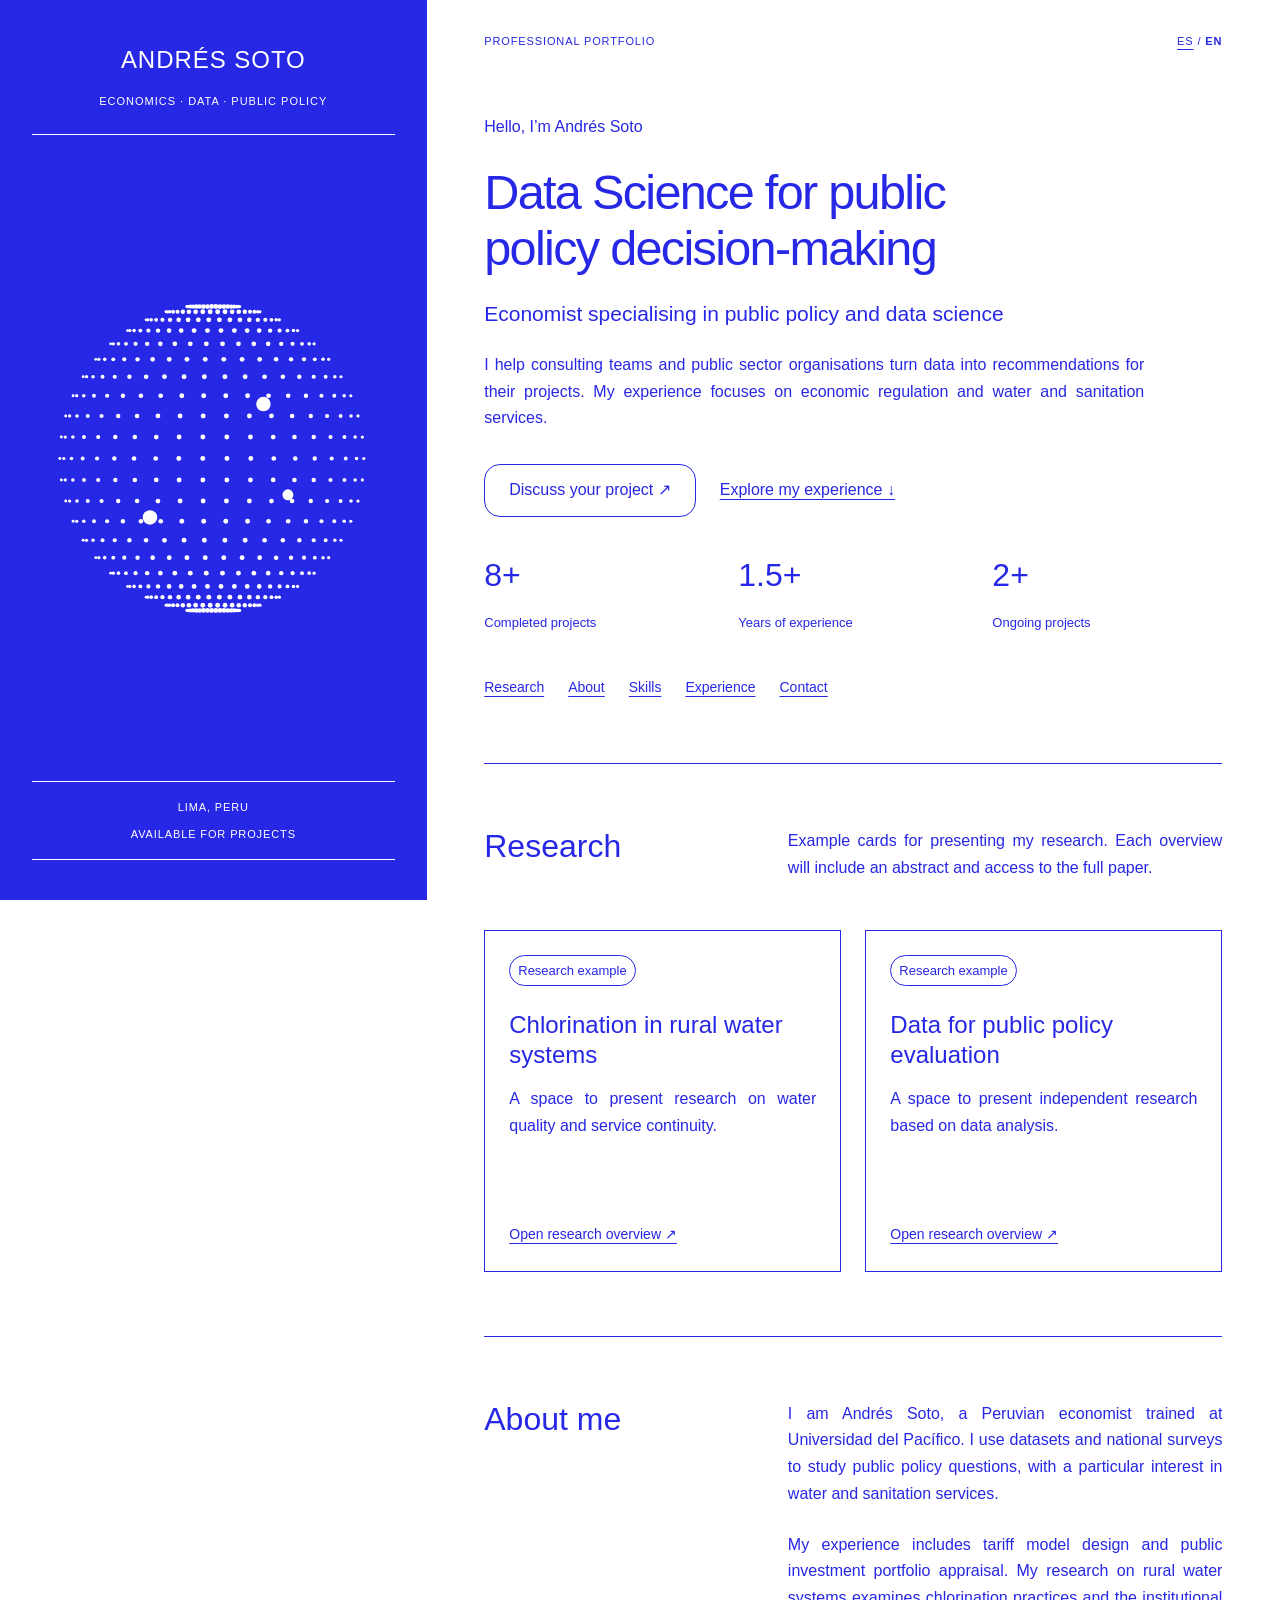
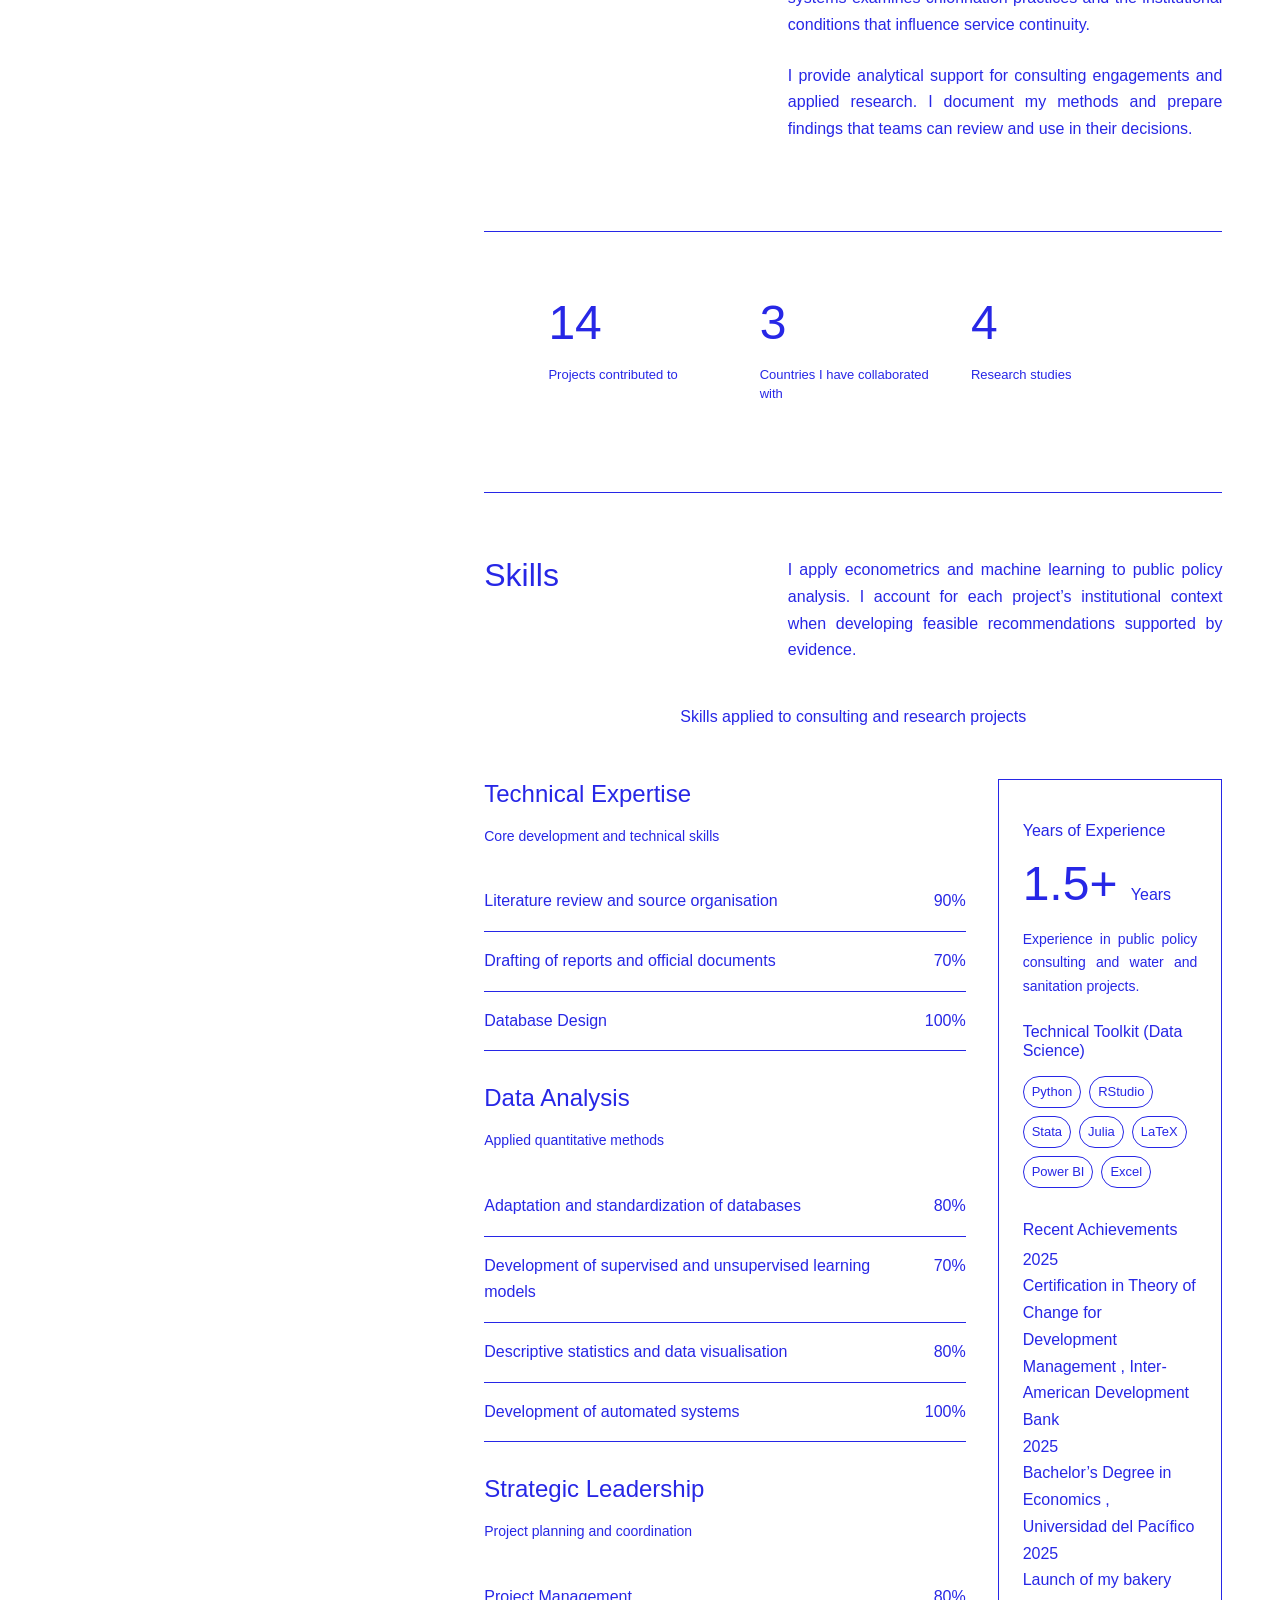
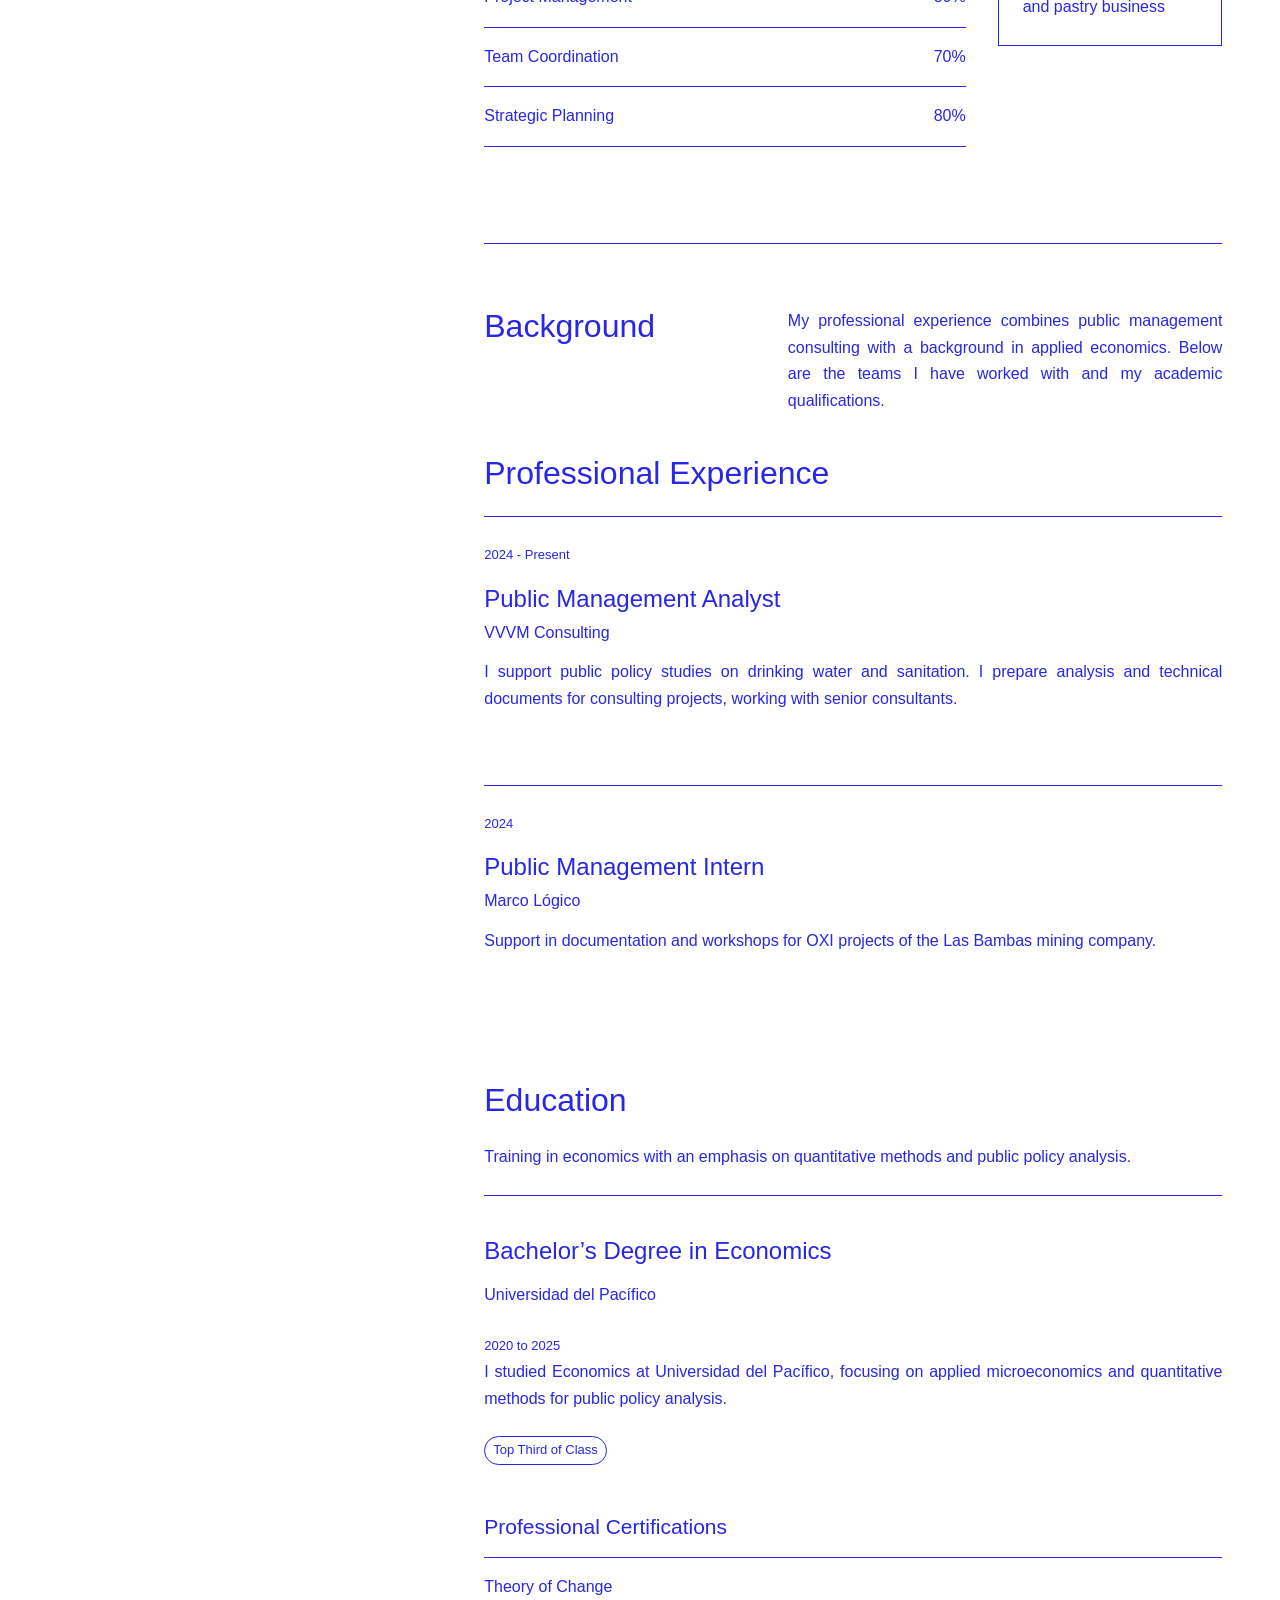
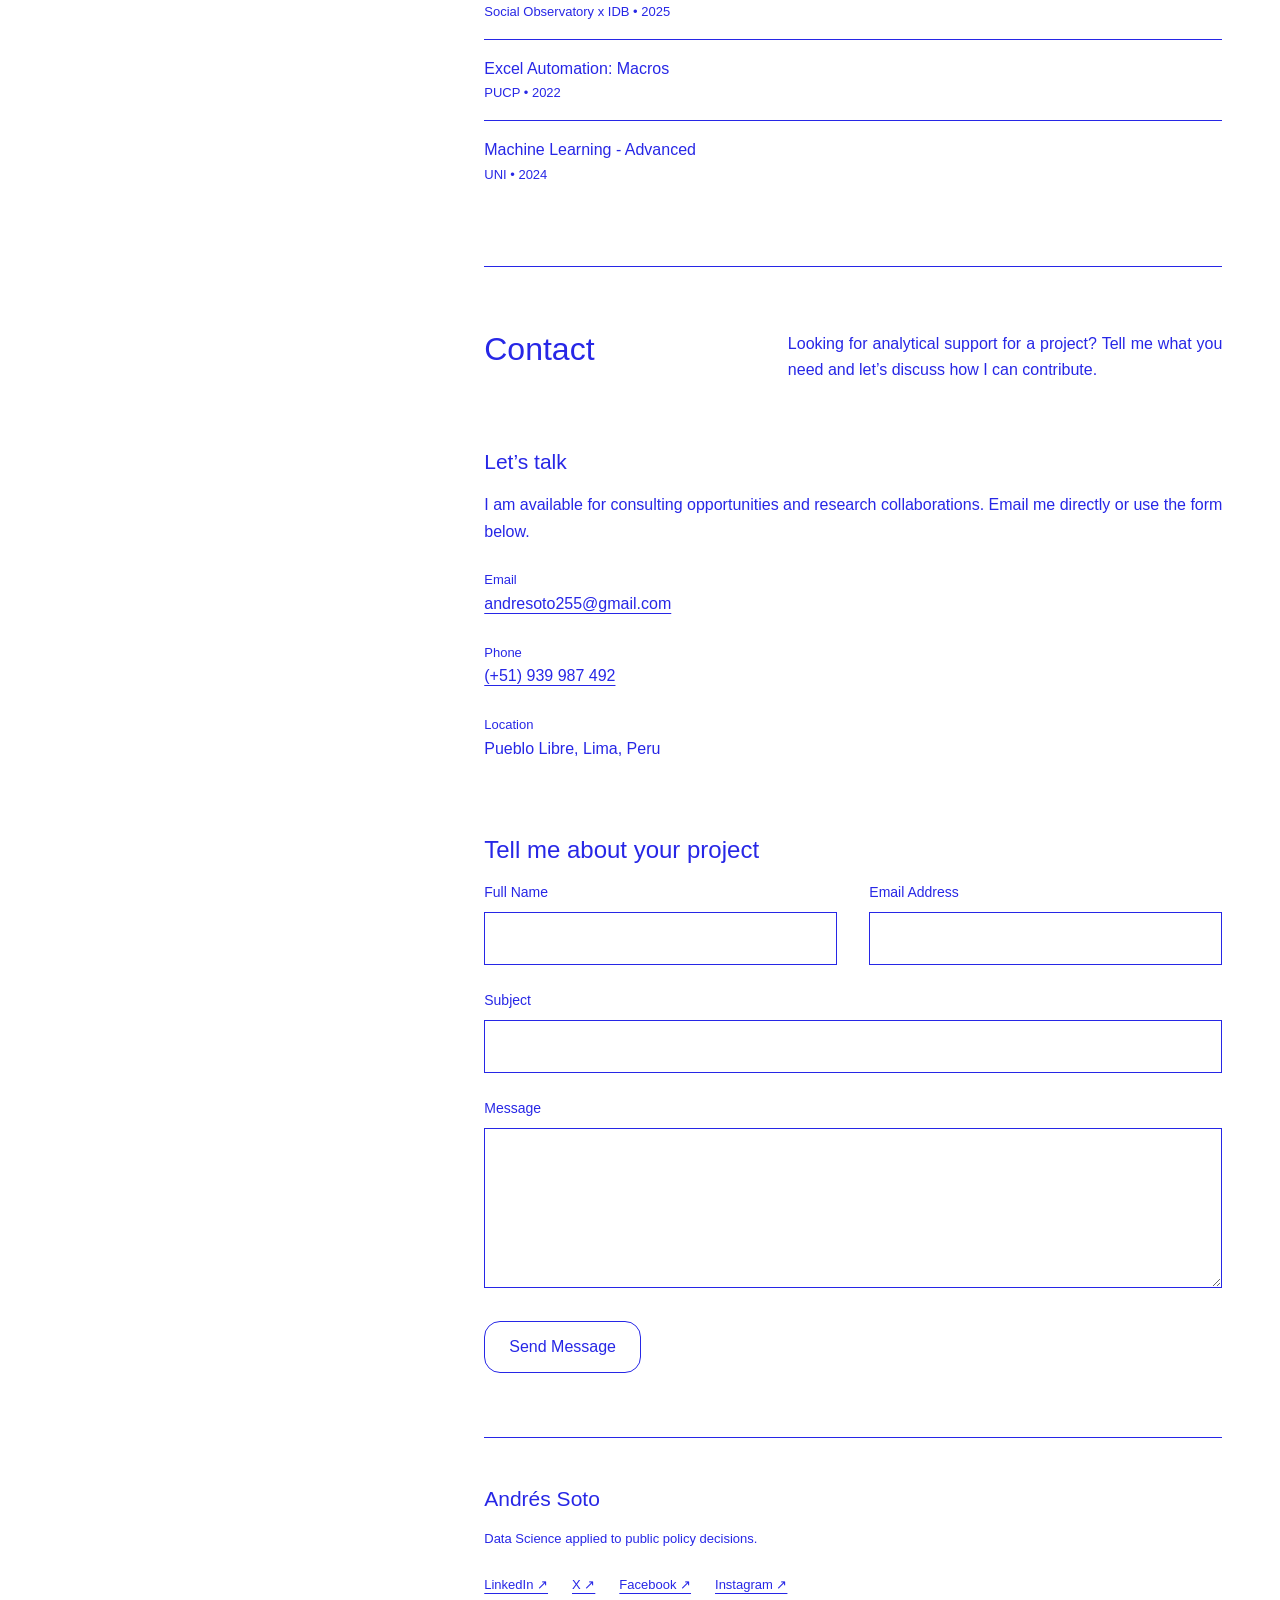
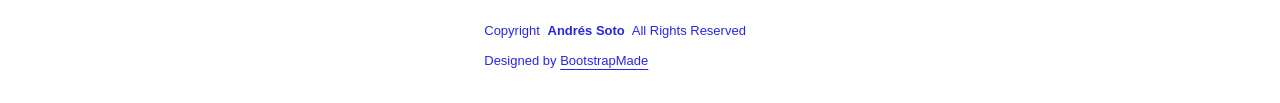
==== commit 40ed6716: "Refine bilingual copy, add research example cards and globe favicon" ====
--- a/index.html
+++ b/index.html
@@ -4,12 +4,13 @@
 <head>
   <meta charset="utf-8">
   <meta content="width=device-width, initial-scale=1.0" name="viewport">
-  <title>Andrés Soto | Economista & Data Analyst</title>
-  <meta name="description" content="Economista de políticas públicas y analista de datos especializado en regulación económica, agua y saneamiento, econometría aplicada y ciencia de datos.">
+  <title>Andrés Soto | Data Science & Public Policy</title>
+  <meta name="description" content="Andrés Soto, Peruvian economist. Data Science for public policy, economic regulation and water and sanitation projects. Available for consulting engagements.">
   <meta name="keywords" content="economista, políticas públicas, data analyst, econometría, agua y saneamiento, Perú">
 
   <!-- Favicons -->
-  <link href="assets/img/favicon.png" rel="icon">
+  <link href="assets/img/favicon.svg" rel="icon" type="image/svg+xml">
+  <link href="assets/img/favicon.png" rel="alternate icon" type="image/png">
   <link href="assets/img/apple-touch-icon.png" rel="apple-touch-icon">
 
     <!-- Vendor CSS Files -->
@@ -42,31 +43,19 @@
 <section id="hero" class="hero section">
     <div class="page-tools"><span>PROFESSIONAL PORTFOLIO</span><nav aria-label="Language"><a href="index-es.html" >ES</a> / <a href="index.html" aria-current="page">EN</a></nav></div>
     <p class="eyebrow">Hello, I’m Andrés Soto</p>
-    <h1>Economics and data<br>for decisions<br>with public impact.</h1>
-    <p class="hero-role">Public Policy Economist &amp; Data Scientist</p>
-    <p class="hero-description">
-              I am a Peruvian economist working at the intersection of public policy, economic regulation, and the Water and Sanitation sector. My approach is grounded in rigorous quantitative methods applied econometrics, data science, and machine learning—through which I analyze large-scale datasets and national surveys to inform evidence-based decision-making.<br><br>
-              My experience includes the design of tariff structures, the evaluation of public investment portfolios, and applied research on rural water systems, with a particular focus on chlorination practices and the institutional determinants of service sustainability.
-              </p>
-    <div class="hero-actions"><a class="button" href="#contact">Let’s connect ↗</a><a href="#resume">Explore my experience ↓</a></div>
-    <div class="hero-stats"><div><span class="stat-number">8+</span><span class="stat-label">Completed projects</span></div><div><span class="stat-number">1.5+</span><span class="stat-label">Years of experience</span></div><div><span class="stat-number">2+</span><span class="stat-label">Ongoing projects</span></div></div><nav class="section-links" aria-label="Sections"><a href="#about">About</a><a href="#skills">Skills</a><a href="#resume">Experience</a><a href="#contact">Contact</a></nav>
+    <h1>Data Science for public policy decision-making</h1>
+    <p class="hero-role">Economist specialising in public policy and data science</p>
+    <p class="hero-description">I help consulting teams and public sector organisations turn data into recommendations for their projects. My experience focuses on economic regulation and water and sanitation services.</p>
+    <div class="hero-actions"><a class="button" href="#contact">Discuss your project ↗</a><a href="#resume">Explore my experience ↓</a></div>
+    <div class="hero-stats"><div><span class="stat-number">8+</span><span class="stat-label">Completed projects</span></div><div><span class="stat-number">1.5+</span><span class="stat-label">Years of experience</span></div><div><span class="stat-number">2+</span><span class="stat-label">Ongoing projects</span></div></div><nav class="section-links" aria-label="Sections"><a href="#projects">Research</a><a href="#about">About</a><a href="#skills">Skills</a><a href="#resume">Experience</a><a href="#contact">Contact</a></nav>
     </section><!-- /Hero Section -->
 
     <!-- About Section -->
-<section id="about" class="section editorial-block"><h2>About me</h2><div>
-                      <p class="lead-text">I am a Peruvian economist working at the intersection of public policy, economic regulation, and the Water and Sanitation sector. My work is grounded in rigorous quantitative analysis—applied econometrics, data science, and machine learning—through which I analyze large-scale datasets and national surveys to support evidence-based decision-making.</p>
-
-                      <p>I have led the development of investment portfolios and financial planning for large-scale sectoral initiatives, as well as the design of tariff models for water and drainage services. My research focuses on rural water systems, particularly on chlorination practices and the institutional factors that shape service sustainability. I am driven by a strong commitment to public impact, aiming to contribute to the design of policies that reduce infrastructure gaps and promote equitable and sustainable development.</p>
-                    <ol class="expertise-list"><li>
-                          <h4>Smart Thinker</h4>
-                          <p>Approaches challenges strategically, analyzes situations quickly, and identifies effective, innovative solutions that create value.</p>
-                        </li><li>
-                          <h4>Mobile &amp; Traceable methodology</h4>
-                          <p>I maintain a clear methodological trail that ensures transparency, accountability, and continuity across projects.</p>
-                        </li><li>
-                          <h4>Self-starter</h4>
-                          <p>I independently identify opportunities for improvement and take the initiative to implement effective solutions.</p>
-                        </li></ol></div></section><!-- /About Section -->
+<section id="projects" class="section"><div class="section-title"><h2>Research</h2><p>Example cards for presenting my research. Each overview will include an abstract and access to the full paper.</p></div><div class="project-grid"><!-- RESEARCH EXAMPLE: replace title, description, abstract and publication link. -->
+<details class="project-card" id="project-rural-water"><summary><span class="project-tag">Research example</span><h3>Chlorination in rural water systems</h3><p>A space to present research on water quality and service continuity.</p><span class="project-open">Open research overview <span aria-hidden="true">↗</span></span></summary><div class="project-body"><h4>Research abstract</h4><p>This card is a presentation example. Replace this text with your research question, approach and the findings you wish to share.</p><p>Add authorship, the date and a link to the full paper here.</p><!-- Add a publication: <a class="button" href="https://YOUR-PUBLICATION-URL">Read the paper ↗</a> --></div></details>
+<!-- RESEARCH EXAMPLE: replace title, description, abstract and publication link. -->
+<details class="project-card" id="project-public-policy"><summary><span class="project-tag">Research example</span><h3>Data for public policy evaluation</h3><p>A space to present independent research based on data analysis.</p><span class="project-open">Open research overview <span aria-hidden="true">↗</span></span></summary><div class="project-body"><h4>Research abstract</h4><p>This card is a presentation example. Replace this text with your research question, approach and the findings you wish to share.</p><p>Add authorship, the date and a link to the full paper here.</p><!-- Add a publication: <a class="button" href="https://YOUR-PUBLICATION-URL">Read the paper ↗</a> --></div></details></div></section>
+<section id="about" class="section editorial-block"><h2>About me</h2><div><p>I am Andrés Soto, a Peruvian economist trained at Universidad del Pacífico. I use datasets and national surveys to study public policy questions, with a particular interest in water and sanitation services.</p><p>My experience includes tariff model design and public investment portfolio appraisal. My research on rural water systems examines chlorination practices and the institutional conditions that influence service continuity.</p><p>I provide analytical support for consulting engagements and applied research. I document my methods and prepare findings that teams can review and use in their decisions.</p></div></section><!-- /About Section -->
 
     <!-- Stats Section -->
     <section id="stats" class="stats section light-background">
@@ -81,7 +70,7 @@
                 <div class="stat-number">
                   <span>14</span>
                 </div>
-                <p class="stat-label">Participations in Project (Total and middle-interventions)</p>
+                <p class="stat-label">Projects contributed to</p>
               </div>
 
               <div class="stat-item">
@@ -95,41 +84,11 @@
                 <div class="stat-number">
                   <span>4</span>
                 </div>
-                <p class="stat-label">Investigations</p>
-              </div>
-            </div>
-
-            <div class="achievements-row">
-              <div class="achievement">
-                <div class="achievement-icon">
-                  <i class="bi bi-award"></i>
-                </div>
-                <div class="achievement-content">
-                  <h4>Recognition</h4>
-                  <p>A key contributor in every project</p>
-                </div>
-              </div>
-
-              <div class="achievement">
-                <div class="achievement-icon">
-                  <i class="bi bi-lightbulb"></i>
-                </div>
-                <div class="achievement-content">
-                  <h4>Innovation</h4>
-                  <p>Always seeking time- and resource-efficient tools</p>
-                </div>
-              </div>
-
-              <div class="achievement">
-                <div class="achievement-icon">
-                  <i class="bi bi-people"></i>
-                </div>
-                <div class="achievement-content">
-                  <h4>Leadership</h4>
-                  <p>Leading strategic initiatives within projects</p>
-                </div>
-              </div>
-            </div>
+                <p class="stat-label">Research studies</p>
+              </div>
+            </div>
+
+
 
           </div>
         </div>
@@ -144,7 +103,7 @@
       <!-- Section Title -->
       <div class="container section-title">
         <h2>Skills</h2>
-        <p>I consider myself a well-rounded professional with strong analytical and contextual capabilities, shaped by experience in public policy design and quantitative analysis. My work goes beyond the production of numerical results; it involves a careful understanding of the institutional, social, and behavioral factors that influence the effectiveness of public interventions.This perspective has been central to my contributions in the development of Theory of Change frameworks and policy instruments, where combining rigorous empirical analysis with a nuanced reading of real-world constraints is essential to achieving meaningful and sustainable impact.</p>
+        <p>I apply econometrics and machine learning to public policy analysis. I account for each project’s institutional context when developing feasible recommendations supported by evidence.</p>
       </div><!-- End Section Title -->
 
       <div class="container">
@@ -152,7 +111,7 @@
         <div class="row justify-content-center">
           <div class="col-lg-10">
             <div class="intro-content text-center mb-5">
-              <p class="lead-text">Mastery achieved through continuous exploration and dedicated refinement of craft</p>
+              <p class="lead-text">Skills applied to consulting and research projects</p>
             </div>
           </div>
         </div>
@@ -169,7 +128,7 @@
                 <div class="skills-list">
                   <div class="skill-row">
                     <div class="skill-info">
-                      <span class="skill-name">Information systematization (bibliographic sources and source characterization)</span>
+                      <span class="skill-name">Literature review and source organisation</span>
                       <span class="skill-percentage">90%</span>
                     </div>
 
@@ -194,7 +153,7 @@
               <div class="skill-category skills-animation">
                 <div class="category-header">
                   <h3 class="category-title">Data Analysis</h3>
-                  <p class="category-subtitle">More than functions</p>
+                  <p class="category-subtitle">Applied quantitative methods</p>
                 </div>
                 <div class="skills-list">
                   <div class="skill-row">
@@ -213,7 +172,7 @@
                   </div>
                   <div class="skill-row">
                     <div class="skill-info">
-                      <span class="skill-name">Creation of explanatory statistics and data visualizations</span>
+                      <span class="skill-name">Descriptive statistics and data visualisation</span>
                       <span class="skill-percentage">80%</span>
                     </div>
 
@@ -231,7 +190,7 @@
               <div class="skill-category skills-animation">
                 <div class="category-header">
                   <h3 class="category-title">Strategic Leadership</h3>
-                  <p class="category-subtitle">Management and business </p>
+                  <p class="category-subtitle">Project planning and coordination</p>
                 </div>
                 <div class="skills-list">
                   <div class="skill-row">
@@ -273,7 +232,7 @@
                   <span>1.5+</span>
                   <span class="experience-label">Years</span>
                 </div>
-                <p class="highlight-description">Dedicated to mastering the craft of leading projects and applying strategic problem-solving approaches in public-sector contexts.</p>
+                <p class="highlight-description">Experience in public policy consulting and water and sanitation projects.</p>
               </div>
 
               <div class="technologies-section">
@@ -315,11 +274,11 @@
                 <div class="achievement-list">
                   <div class="achievement-item">
                     <div class="achievement-date">2025</div>
-                    <div class="achievement-text">Certification in Theory of Change for Development Management – Inter-American Development Bank </div>
+                    <div class="achievement-text">Certification in Theory of Change for Development Management , Inter-American Development Bank </div>
                   </div>
                   <div class="achievement-item">
                     <div class="achievement-date">2025</div>
-                    <div class="achievement-text">Bachelor’s Degree in Economics – Universidad del Pacífico </div>
+                    <div class="achievement-text">Bachelor’s Degree in Economics , Universidad del Pacífico </div>
                   </div>
                   <div class="achievement-item">
                     <div class="achievement-date">2025</div>
@@ -341,8 +300,7 @@
 
       <!-- Section Title -->
       <div class="container section-title">
-        <h2>Resume</h2>
-        <p>I am an economics professional in training with early experience in public policy and water-sanitation projects. I apply strong analytical skills and clear communication to support research, project coordination, and policy-oriented deliverables.</p>
+        <h2>Background</h2><p>My professional experience combines public management consulting with a background in applied economics. Below are the teams I have worked with and my academic qualifications.</p>
       </div><!-- End Section Title -->
 
       <div class="container">
@@ -367,19 +325,15 @@
                     </div>
                     <h3>Public Management Analyst </h3>
                     <h4>VVVM Consulting</h4>
-                    <p>In my first year of professional experience, I am moving forward steadily and consistently, developing both technical and strategic capabilities. I support the preparation of policy studies, analytical briefs, and presentations related to drinking water and sanitation. My role involves assisting ongoing consulting projects, structuring evidence-based recommendations, and collaborating closely with senior consultants.</p>
-                    <div class="key-achievements">
-                      <span class="achievement-tag">Team Leadership</span>
-                      <span class="achievement-tag">Strategic Planning</span>
-                      <span class="achievement-tag">Hardworking</span>
-                    </div>
+                    <p>I support public policy studies on drinking water and sanitation. I prepare analysis and technical documents for consulting projects, working with senior consultants.</p>
+
                   </div>
                 </div>
                 <div class="timeline-item">
                   <div class="timeline-dot"></div>
                   <div class="timeline-content">
                     <div class="position-meta">
-                      <span class="timeline-year">2024 - 2024</span>
+                      <span class="timeline-year">2024</span>
                     </div>
                     <h3>Public Management Intern</h3>
                     <h4>Marco Lógico</h4>
@@ -396,8 +350,8 @@
                 <div class="icon-wrapper">
                   <i class="bi bi-mortarboard-fill"></i>
                 </div>
-                <h2>Education &amp; Qualifications</h2>
-                <p>I have a solid academic foundation in economics, complemented by analytical training and practical experience in research and public policy.</p>
+                <h2>Education</h2>
+                <p>Training in economics with an emphasis on quantitative methods and public policy analysis.</p>
               </div>
 
               <div class="education-grid">
@@ -409,11 +363,11 @@
                     <div class="degree-info">
                       <h3>Bachelor’s Degree in Economics</h3>
                       <p class="institution">Universidad del Pacífico</p>
-                      <span class="graduation-year">2020 – 2025</span>
+                      <span class="graduation-year">2020 to 2025</span>
                     </div>
                   </div>
                   <div class="education-details">
-                    <p>I completed my Economics degree at Universidad del Pacífico, focusing on applied microeconomics, public policy analysis, and quantitative methods.</p>
+                    <p>I studied Economics at Universidad del Pacífico, focusing on applied microeconomics and quantitative methods for public policy analysis.</p>
                     <div class="honors">
                       <span class="honor-badge">Top Third of Class</span>
                     </div>
@@ -461,7 +415,7 @@
       <!-- Section Title -->
       <div class="container section-title">
         <h2>Contact</h2>
-        <p>Connect with me and stay informed about new initiatives and opportunities</p>
+        <p>Looking for analytical support for a project? Tell me what you need and let’s discuss how I can contribute.</p>
       </div><!-- End Section Title -->
 
       <div class="container">
@@ -473,8 +427,7 @@
                 <i class="bi bi-chat-dots"></i>
               </div>
               <div class="info-content">
-                <h4>Let's Connect</h4>
-                <p>We're here to discuss your vision and explore how we can bring it to life together.</p>
+                <h4>Let’s talk</h4><p>I am available for consulting opportunities and research collaborations. Email me directly or use the form below.</p>
               </div>
             </div>
 
@@ -485,7 +438,7 @@
                   <i class="bi bi-envelope-open"></i>
                 </div>
                 <div class="detail-content">
-                  <span class="detail-label">Email us</span>
+                  <span class="detail-label">Email</span>
                   <a class="detail-value" href="mailto:andresoto255@gmail.com">andresoto255@gmail.com</a>
                 </div>
               </div>
@@ -495,7 +448,7 @@
                   <i class="bi bi-telephone-outbound"></i>
                 </div>
                 <div class="detail-content">
-                  <span class="detail-label">Call me</span>
+                  <span class="detail-label">Phone</span>
                   <a class="detail-value" href="tel:+51939987492">(+51) 939 987 492</a>
                 </div>
               </div>
@@ -506,7 +459,7 @@
                 </div>
                 <div class="detail-content">
                   <span class="detail-label">Location</span>
-                  <span class="detail-value">Av. Simón Bolivar<br>Pueblo Libre,1237</span>
+                  <span class="detail-value">Pueblo Libre, Lima, Peru</span>
                 </div>
               </div>
 
@@ -517,7 +470,7 @@
           <div class="col-lg-7">
             <div class="form-wrapper">
               <div class="form-header">
-                <h3>Send me any idea :) </h3>
+                <h3>Tell me about your project</h3>
               </div>
 
               <form action="https://formsubmit.co/andresoto255@gmail.com" method="post" class="contact-form">
@@ -570,7 +523,7 @@
   <footer id="footer" class="footer light-background">
     <div class="container">
       <h3 class="sitename">Andrés Soto</h3>
-      <p>Not everyone who works hard is rewarded. However… EVERYONE WHO SUCCEEDS HAS WORKED HARD!</p>
+      <p>Data Science applied to public policy decisions.</p>
       <div class="social-links"><a href="https://www.linkedin.com/in/andres-joaquin-soto-ticse-630812238/">LinkedIn ↗</a><a href="https://x.com/TicseSoto">X ↗</a><a href="https://www.facebook.com/profile.php?id=100013566168697">Facebook ↗</a><a href="https://www.instagram.com/andres___255/">Instagram ↗</a></div>
       <div class="container">
         <div class="copyright">
--- a/assets/css/editorial.css
+++ b/assets/css/editorial.css
@@ -1,4 +1,8 @@
 :root{--iris:#2727e6;--paper:#ffffff;--panel:33.333%;--bs-body-color:var(--iris);--bs-body-bg:var(--paper);--bs-link-color:var(--iris);--bs-link-hover-color:var(--iris)}
+.hero-description,.editorial-block p,.section-title p,.timeline-content p,.education-details p,.section-intro p,.info-content p,.highlight-description,.project-card p{text-align:justify;hyphens:auto;overflow-wrap:break-word}
+.project-grid{display:grid;grid-template-columns:repeat(2,minmax(0,1fr));gap:24px;align-items:start}.project-card{border:1.5px solid var(--iris);padding:0;min-width:0}.project-card summary{display:flex;flex-direction:column;padding:24px;min-height:340px;cursor:pointer;list-style:none}.project-card summary::-webkit-details-marker{display:none}.project-card summary:focus-visible{outline:2px dashed var(--iris);outline-offset:5px}.project-tag{border:1px solid var(--iris);border-radius:50px;padding:4px 8px;font-size:13px;align-self:flex-start}.project-card h3{margin:24px 0 16px;font-size:24px}.project-card summary p{margin-bottom:24px}.project-open{margin-top:auto;text-decoration:underline;text-underline-offset:4px;font-weight:500;font-size:14px}.project-card[open] .project-open>span{display:inline-block;transform:rotate(90deg)}.project-body{padding:24px;border-top:1px solid var(--iris)}.project-body h4{margin:0 0 16px;font-size:16px;font-weight:500}.hero h1{font-size:clamp(36px,3.8vw,60px);text-wrap:balance}.footer p{text-align:left}
+@media(max-width:900px){.project-grid{grid-template-columns:1fr}.project-card summary{min-height:0}}
+@media(max-width:540px){.project-card summary,.project-body{padding:16px}.project-card h3{font-size:21px}.hero h1{font-size:34px;letter-spacing:-.025em}.project-tag{font-size:11px}}
 *{box-sizing:border-box}html{scroll-behavior:smooth}body{margin:0;color:var(--iris);background:var(--paper);font-family:Inter,"Segoe UI",Arial,sans-serif;font-size:16px;line-height:1.67}::selection{background:var(--iris);color:var(--paper)}a{color:inherit;text-decoration:underline;text-decoration-thickness:1px;text-underline-offset:4px}a:hover{color:inherit}a:focus-visible,button:focus-visible,input:focus-visible,textarea:focus-visible{outline:2px dashed var(--iris);outline-offset:5px}h1,h2,h3,h4{color:inherit;font-weight:400}h1{font-size:clamp(40px,4.2vw,68px);line-height:1.14;letter-spacing:-.035em;margin:24px 0}h2{font-size:32px;line-height:1.17;margin:0 0 24px}h3{font-size:24px;line-height:1.25;margin:16px 0}h4{font-size:21px;line-height:1.33;margin:16px 0}p{margin:0 0 24px}i.bi{display:none}
 .brand-panel{position:fixed;inset:0 auto 0 0;width:var(--panel);background:var(--iris);color:var(--paper);display:flex;flex-direction:column;align-items:center;justify-content:space-between;padding:40px 32px;overflow:hidden}.wordmark{width:100%;text-align:center;text-decoration:none;font-size:24px;letter-spacing:.04em;border-bottom:1px solid var(--paper);padding-bottom:24px}.wordmark span{display:block;font-size:11px;letter-spacing:.09em;margin-top:12px}.globe{width:100%;max-width:460px;height:auto}.brand-bottom{width:100%;text-align:center;font-size:11px;letter-spacing:.08em;border-block:1px solid var(--paper);padding:16px 0}.brand-bottom span{display:block}.brand-bottom span+span{margin-top:8px}.brand-panel a:focus-visible{outline-color:var(--paper)}
 .main,.footer{margin-left:var(--panel);padding:0 clamp(24px,4.5vw,80px)}.main{max-width:1800px}.section{padding:64px 0;border-bottom:1px solid var(--iris);scroll-margin-top:24px}.container{padding:0;max-width:none}.row{--bs-gutter-x:32px;--bs-gutter-y:32px}.hero{padding-top:32px}.page-tools{display:flex;justify-content:space-between;gap:16px;font-size:11px;letter-spacing:.08em;margin-bottom:64px}.page-tools nav{white-space:nowrap}.page-tools [aria-current]{text-decoration:none;font-weight:700}.eyebrow{font-size:16px;margin-bottom:16px}.hero-role{font-size:21px;line-height:1.33;max-width:580px}.hero-description{max-width:660px}.hero-actions{display:flex;align-items:center;flex-wrap:wrap;gap:24px;margin:32px 0 40px}.button,button,.btn-secondary,.btn-custom{display:inline-block;background:var(--paper);color:var(--iris);border:1.5px solid var(--iris);border-radius:16px;padding:12px 24px;font:inherit;font-weight:500;text-decoration:none}.section-links{display:flex;flex-wrap:wrap;gap:16px 24px;font-size:14px}.editorial-block{display:grid;grid-template-columns:1fr 1.6fr;gap:32px}.expertise-list{list-style:none;counter-reset:expertise;padding:0;margin:40px 0 0}.expertise-list li{counter-increment:expertise;position:relative;padding-left:40px;margin-bottom:24px}.expertise-list li:before{content:counter(expertise);position:absolute;left:0;top:0;border:1px solid var(--iris);border-radius:50px;width:26px;height:26px;text-align:center;line-height:24px}.expertise-list h4{font-size:16px;font-weight:500;margin:0 0 8px}.expertise-list p{margin:0}
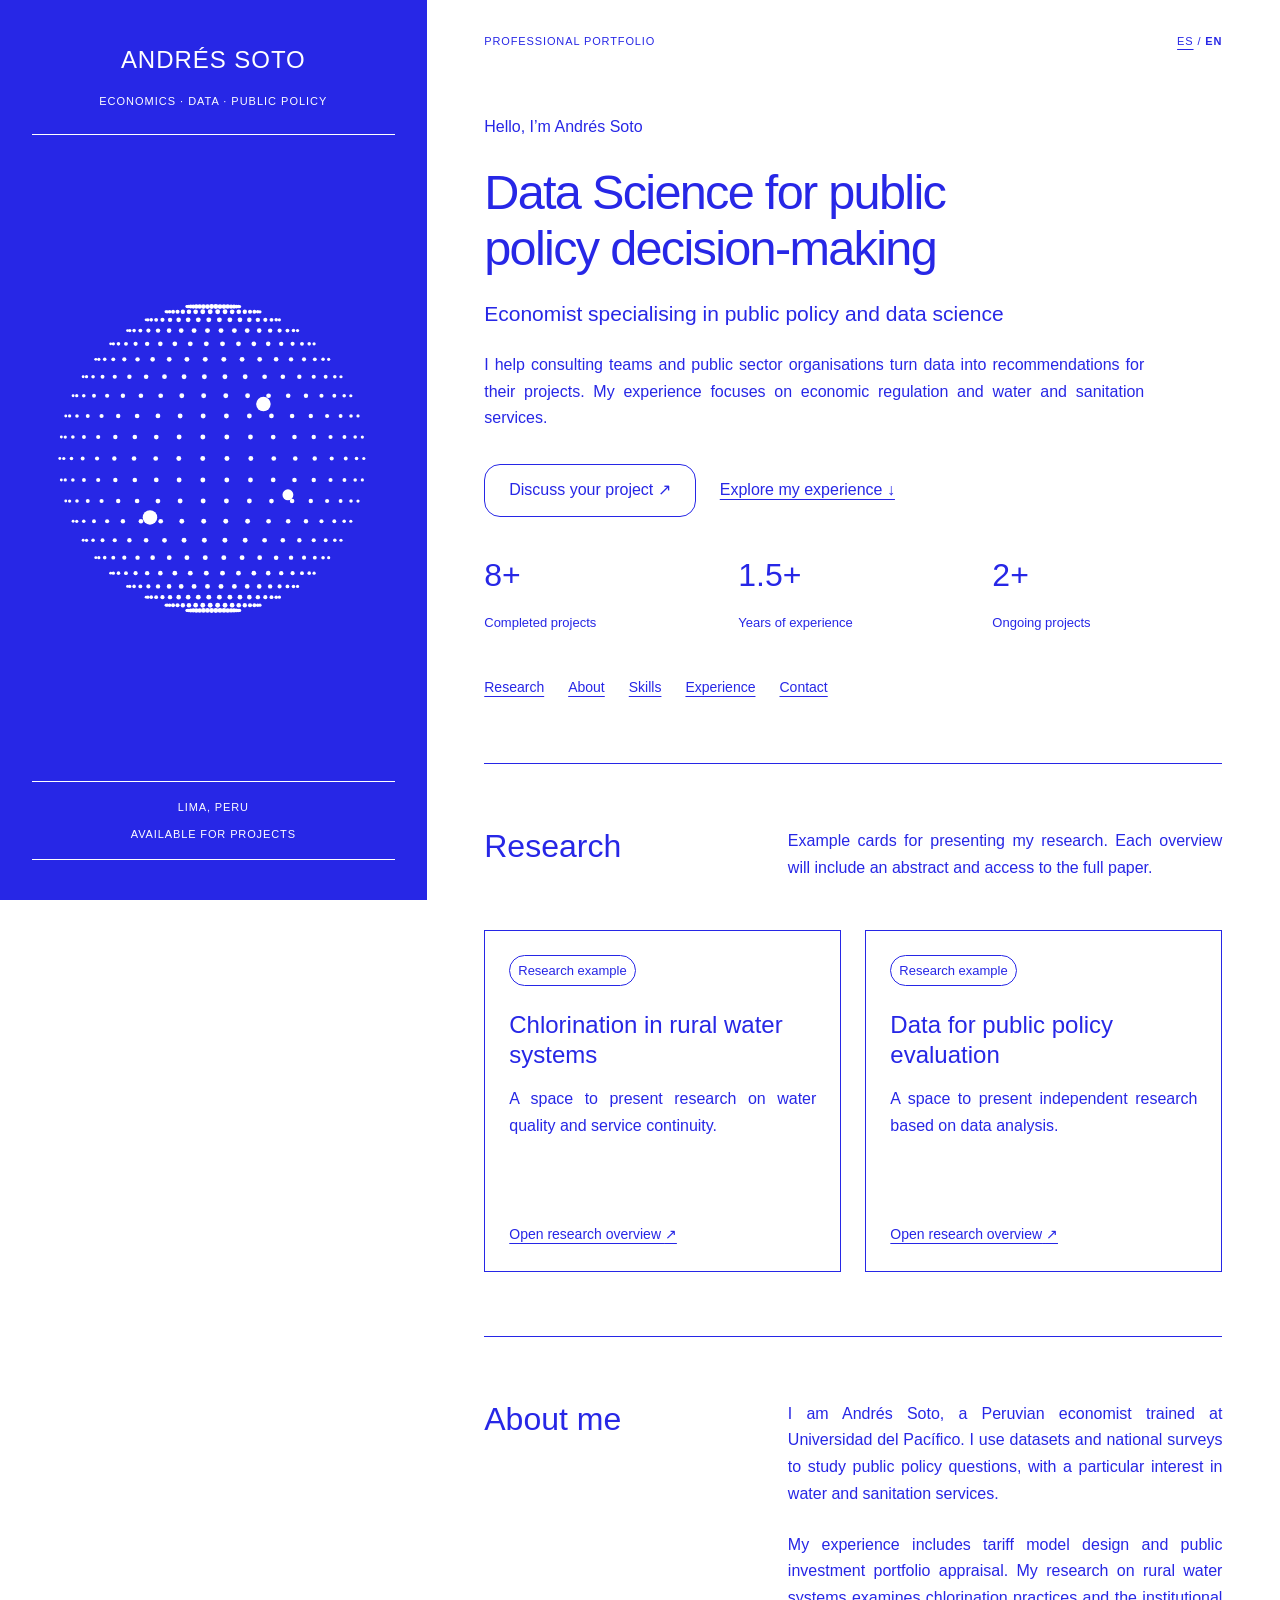
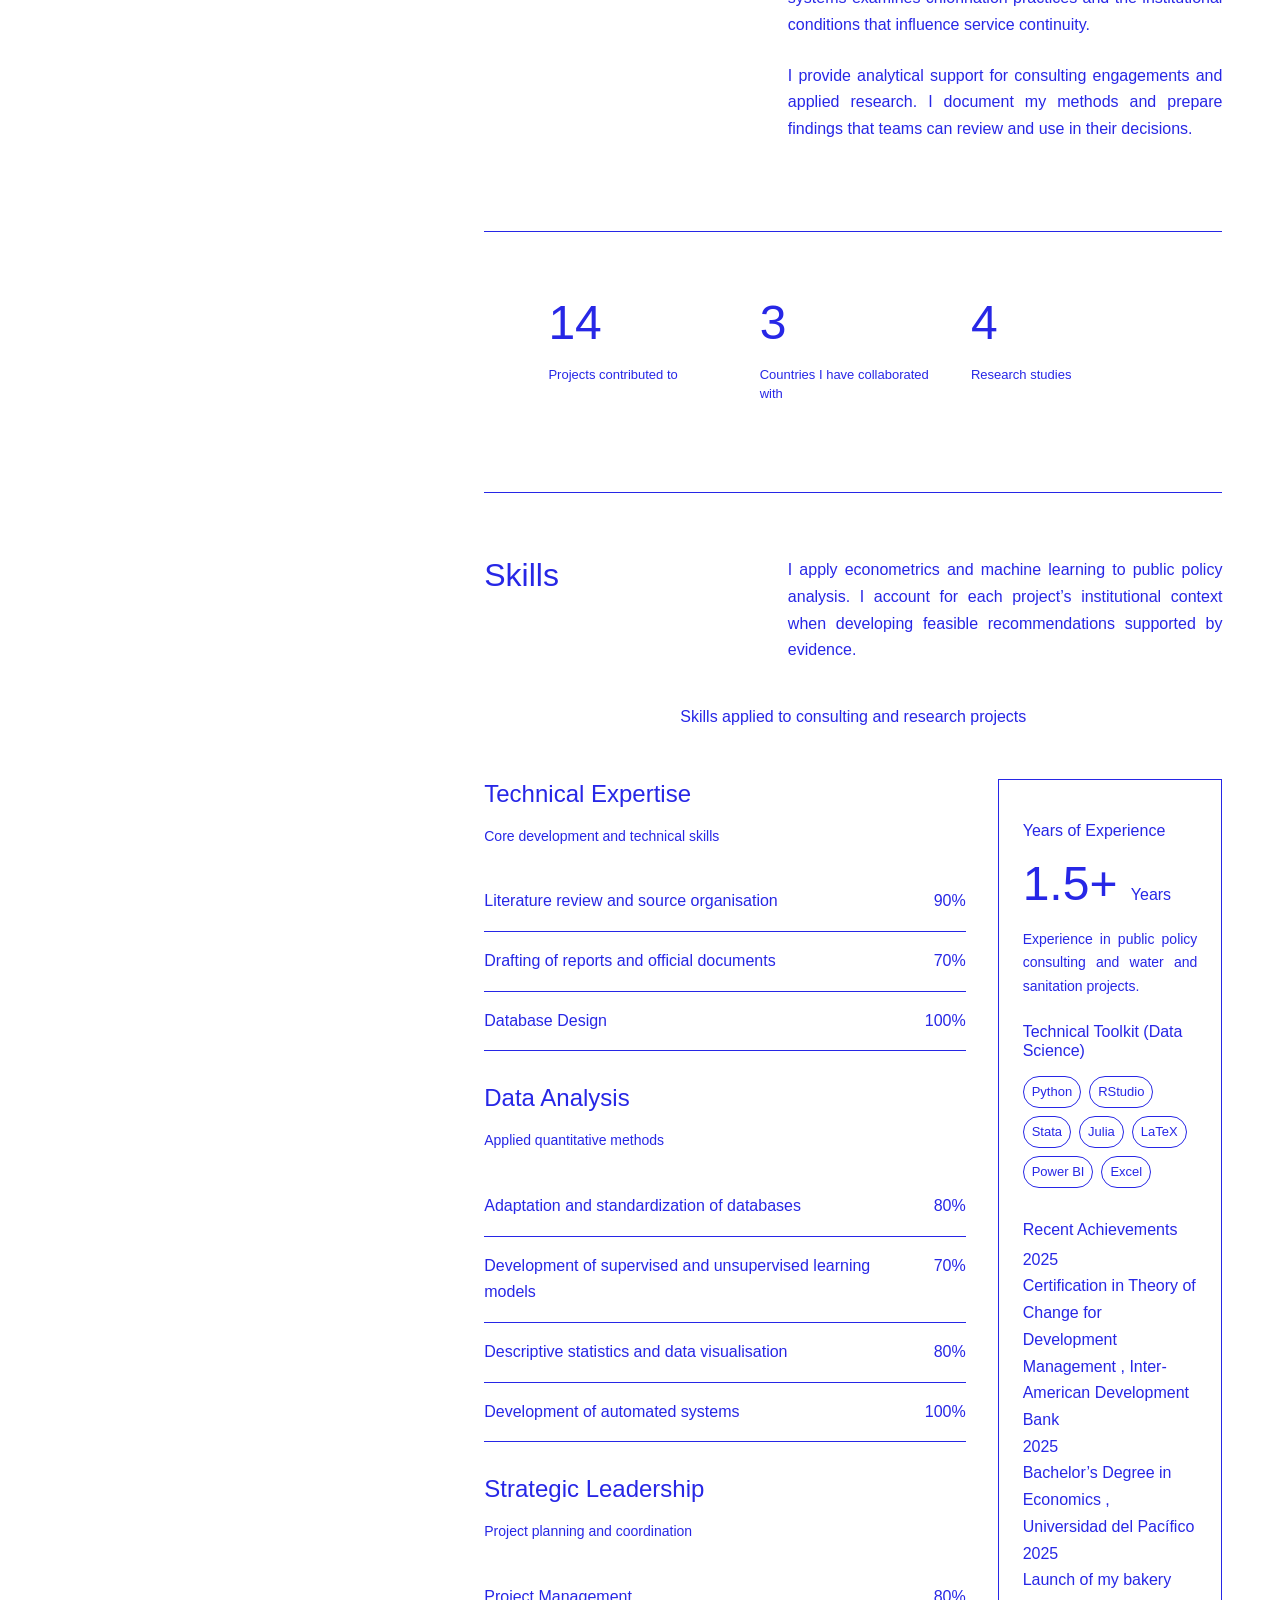
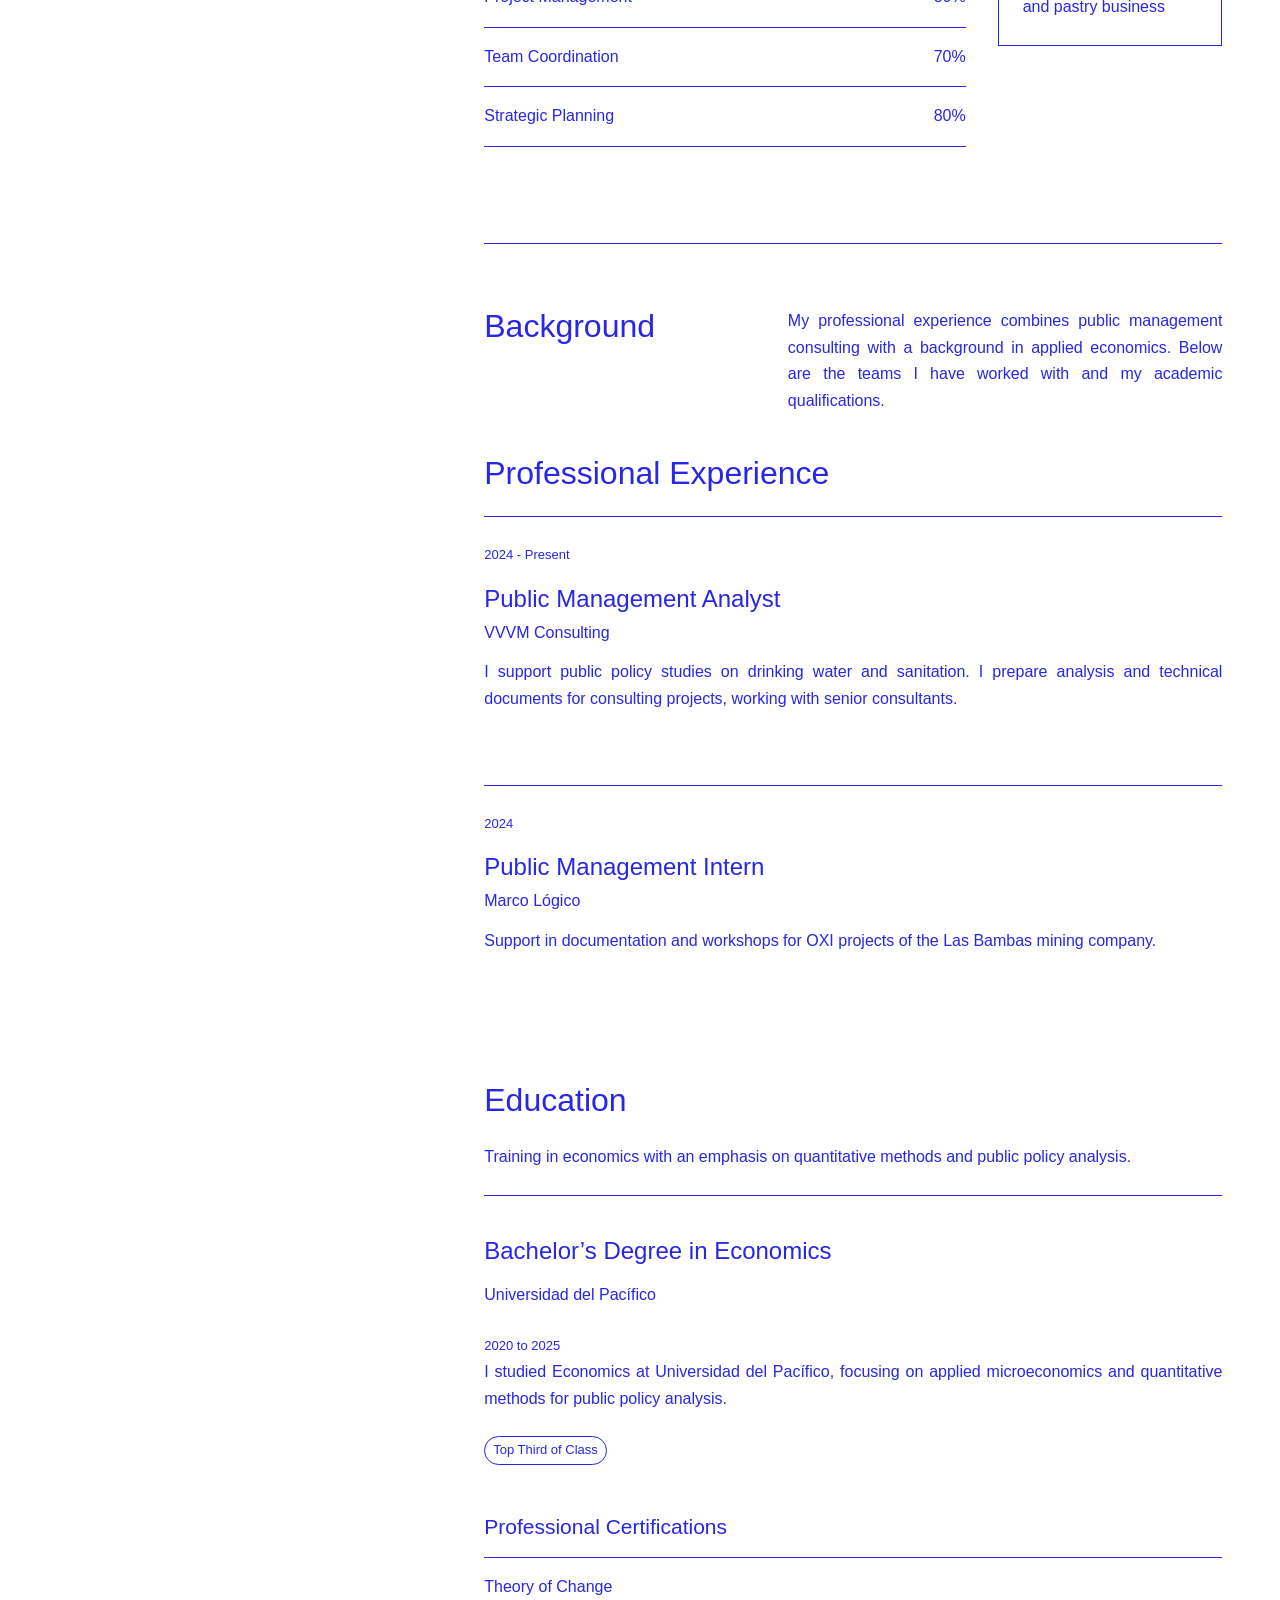
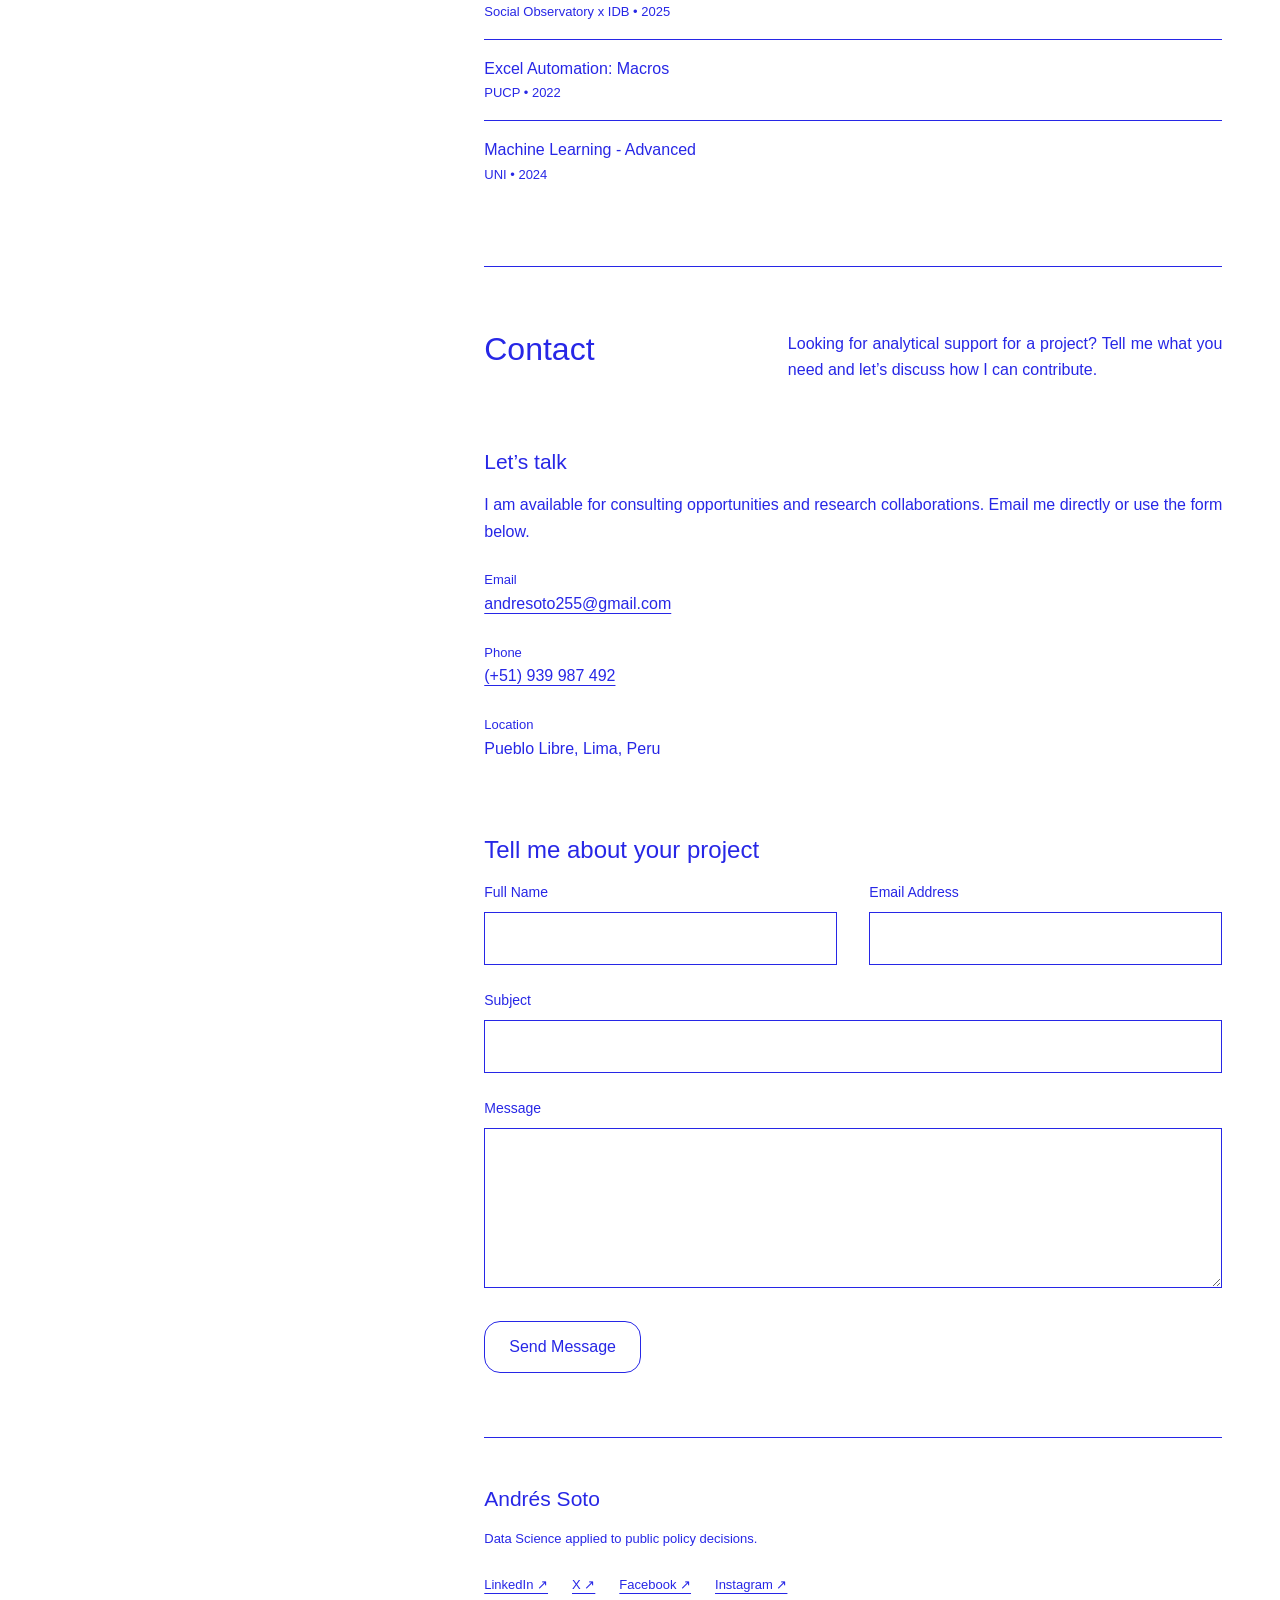
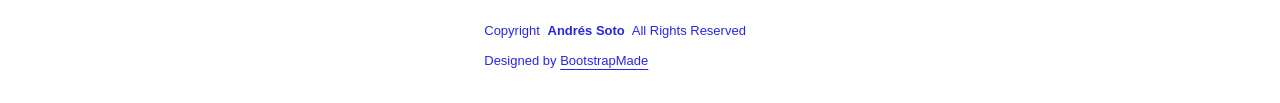
==== commit 4079dce5: "Show close action labels on expanded research cards" ====
--- a/index.html
+++ b/index.html
@@ -52,9 +52,9 @@
 
     <!-- About Section -->
 <section id="projects" class="section"><div class="section-title"><h2>Research</h2><p>Example cards for presenting my research. Each overview will include an abstract and access to the full paper.</p></div><div class="project-grid"><!-- RESEARCH EXAMPLE: replace title, description, abstract and publication link. -->
-<details class="project-card" id="project-rural-water"><summary><span class="project-tag">Research example</span><h3>Chlorination in rural water systems</h3><p>A space to present research on water quality and service continuity.</p><span class="project-open">Open research overview <span aria-hidden="true">↗</span></span></summary><div class="project-body"><h4>Research abstract</h4><p>This card is a presentation example. Replace this text with your research question, approach and the findings you wish to share.</p><p>Add authorship, the date and a link to the full paper here.</p><!-- Add a publication: <a class="button" href="https://YOUR-PUBLICATION-URL">Read the paper ↗</a> --></div></details>
+<details class="project-card" id="project-rural-water"><summary><span class="project-tag">Research example</span><h3>Chlorination in rural water systems</h3><p>A space to present research on water quality and service continuity.</p><span class="project-open"><span class="when-closed">Open research overview</span><span class="when-open">Close research overview</span> <span class="project-arrow" aria-hidden="true">↗</span></span></summary><div class="project-body"><h4>Research abstract</h4><p>This card is a presentation example. Replace this text with your research question, approach and the findings you wish to share.</p><p>Add authorship, the date and a link to the full paper here.</p><!-- Add a publication: <a class="button" href="https://YOUR-PUBLICATION-URL">Read the paper ↗</a> --></div></details>
 <!-- RESEARCH EXAMPLE: replace title, description, abstract and publication link. -->
-<details class="project-card" id="project-public-policy"><summary><span class="project-tag">Research example</span><h3>Data for public policy evaluation</h3><p>A space to present independent research based on data analysis.</p><span class="project-open">Open research overview <span aria-hidden="true">↗</span></span></summary><div class="project-body"><h4>Research abstract</h4><p>This card is a presentation example. Replace this text with your research question, approach and the findings you wish to share.</p><p>Add authorship, the date and a link to the full paper here.</p><!-- Add a publication: <a class="button" href="https://YOUR-PUBLICATION-URL">Read the paper ↗</a> --></div></details></div></section>
+<details class="project-card" id="project-public-policy"><summary><span class="project-tag">Research example</span><h3>Data for public policy evaluation</h3><p>A space to present independent research based on data analysis.</p><span class="project-open"><span class="when-closed">Open research overview</span><span class="when-open">Close research overview</span> <span class="project-arrow" aria-hidden="true">↗</span></span></summary><div class="project-body"><h4>Research abstract</h4><p>This card is a presentation example. Replace this text with your research question, approach and the findings you wish to share.</p><p>Add authorship, the date and a link to the full paper here.</p><!-- Add a publication: <a class="button" href="https://YOUR-PUBLICATION-URL">Read the paper ↗</a> --></div></details></div></section>
 <section id="about" class="section editorial-block"><h2>About me</h2><div><p>I am Andrés Soto, a Peruvian economist trained at Universidad del Pacífico. I use datasets and national surveys to study public policy questions, with a particular interest in water and sanitation services.</p><p>My experience includes tariff model design and public investment portfolio appraisal. My research on rural water systems examines chlorination practices and the institutional conditions that influence service continuity.</p><p>I provide analytical support for consulting engagements and applied research. I document my methods and prepare findings that teams can review and use in their decisions.</p></div></section><!-- /About Section -->
 
     <!-- Stats Section -->
--- a/assets/css/editorial.css
+++ b/assets/css/editorial.css
@@ -1,6 +1,6 @@
 :root{--iris:#2727e6;--paper:#ffffff;--panel:33.333%;--bs-body-color:var(--iris);--bs-body-bg:var(--paper);--bs-link-color:var(--iris);--bs-link-hover-color:var(--iris)}
 .hero-description,.editorial-block p,.section-title p,.timeline-content p,.education-details p,.section-intro p,.info-content p,.highlight-description,.project-card p{text-align:justify;hyphens:auto;overflow-wrap:break-word}
-.project-grid{display:grid;grid-template-columns:repeat(2,minmax(0,1fr));gap:24px;align-items:start}.project-card{border:1.5px solid var(--iris);padding:0;min-width:0}.project-card summary{display:flex;flex-direction:column;padding:24px;min-height:340px;cursor:pointer;list-style:none}.project-card summary::-webkit-details-marker{display:none}.project-card summary:focus-visible{outline:2px dashed var(--iris);outline-offset:5px}.project-tag{border:1px solid var(--iris);border-radius:50px;padding:4px 8px;font-size:13px;align-self:flex-start}.project-card h3{margin:24px 0 16px;font-size:24px}.project-card summary p{margin-bottom:24px}.project-open{margin-top:auto;text-decoration:underline;text-underline-offset:4px;font-weight:500;font-size:14px}.project-card[open] .project-open>span{display:inline-block;transform:rotate(90deg)}.project-body{padding:24px;border-top:1px solid var(--iris)}.project-body h4{margin:0 0 16px;font-size:16px;font-weight:500}.hero h1{font-size:clamp(36px,3.8vw,60px);text-wrap:balance}.footer p{text-align:left}
+.project-grid{display:grid;grid-template-columns:repeat(2,minmax(0,1fr));gap:24px;align-items:start}.project-card{border:1.5px solid var(--iris);padding:0;min-width:0}.project-card summary{display:flex;flex-direction:column;padding:24px;min-height:340px;cursor:pointer;list-style:none}.project-card summary::-webkit-details-marker{display:none}.project-card summary:focus-visible{outline:2px dashed var(--iris);outline-offset:5px}.project-tag{border:1px solid var(--iris);border-radius:50px;padding:4px 8px;font-size:13px;align-self:flex-start}.project-card h3{margin:24px 0 16px;font-size:24px}.project-card summary p{margin-bottom:24px}.project-open{margin-top:auto;text-decoration:underline;text-underline-offset:4px;font-weight:500;font-size:14px}.project-card[open] .project-arrow{display:inline-block;transform:rotate(90deg)}.project-body{padding:24px;border-top:1px solid var(--iris)}.project-body h4{margin:0 0 16px;font-size:16px;font-weight:500}.hero h1{font-size:clamp(36px,3.8vw,60px);text-wrap:balance}.footer p{text-align:left}
 @media(max-width:900px){.project-grid{grid-template-columns:1fr}.project-card summary{min-height:0}}
 @media(max-width:540px){.project-card summary,.project-body{padding:16px}.project-card h3{font-size:21px}.hero h1{font-size:34px;letter-spacing:-.025em}.project-tag{font-size:11px}}
 *{box-sizing:border-box}html{scroll-behavior:smooth}body{margin:0;color:var(--iris);background:var(--paper);font-family:Inter,"Segoe UI",Arial,sans-serif;font-size:16px;line-height:1.67}::selection{background:var(--iris);color:var(--paper)}a{color:inherit;text-decoration:underline;text-decoration-thickness:1px;text-underline-offset:4px}a:hover{color:inherit}a:focus-visible,button:focus-visible,input:focus-visible,textarea:focus-visible{outline:2px dashed var(--iris);outline-offset:5px}h1,h2,h3,h4{color:inherit;font-weight:400}h1{font-size:clamp(40px,4.2vw,68px);line-height:1.14;letter-spacing:-.035em;margin:24px 0}h2{font-size:32px;line-height:1.17;margin:0 0 24px}h3{font-size:24px;line-height:1.25;margin:16px 0}h4{font-size:21px;line-height:1.33;margin:16px 0}p{margin:0 0 24px}i.bi{display:none}
@@ -13,3 +13,5 @@
 @media(prefers-reduced-motion:reduce){html{scroll-behavior:auto}}
 
 .hero-stats{display:grid;grid-template-columns:repeat(3,1fr);gap:24px;margin:40px 0}.hero-stats .stat-number{font-size:32px}.skills-sidebar{border:1px solid var(--iris);padding:24px}.skills-sidebar h4,.skills-sidebar h5{font-size:16px;font-weight:500}.tech-stack{display:flex;flex-wrap:wrap;gap:8px;margin:16px 0 32px}.tech-item{border:1px solid var(--iris);border-radius:50px;padding:4px 8px;font-size:13px}.experience-number{margin:16px 0}.milestone{margin:16px 0}.milestone span{display:block}.expertise-highlight p{font-size:14px}@media(max-width:540px){.hero-stats{grid-template-columns:1fr;gap:16px}.skills-sidebar{padding:16px}}
+
+.project-card .when-open{display:none}.project-card[open] .when-closed{display:none}.project-card[open] .when-open{display:inline}
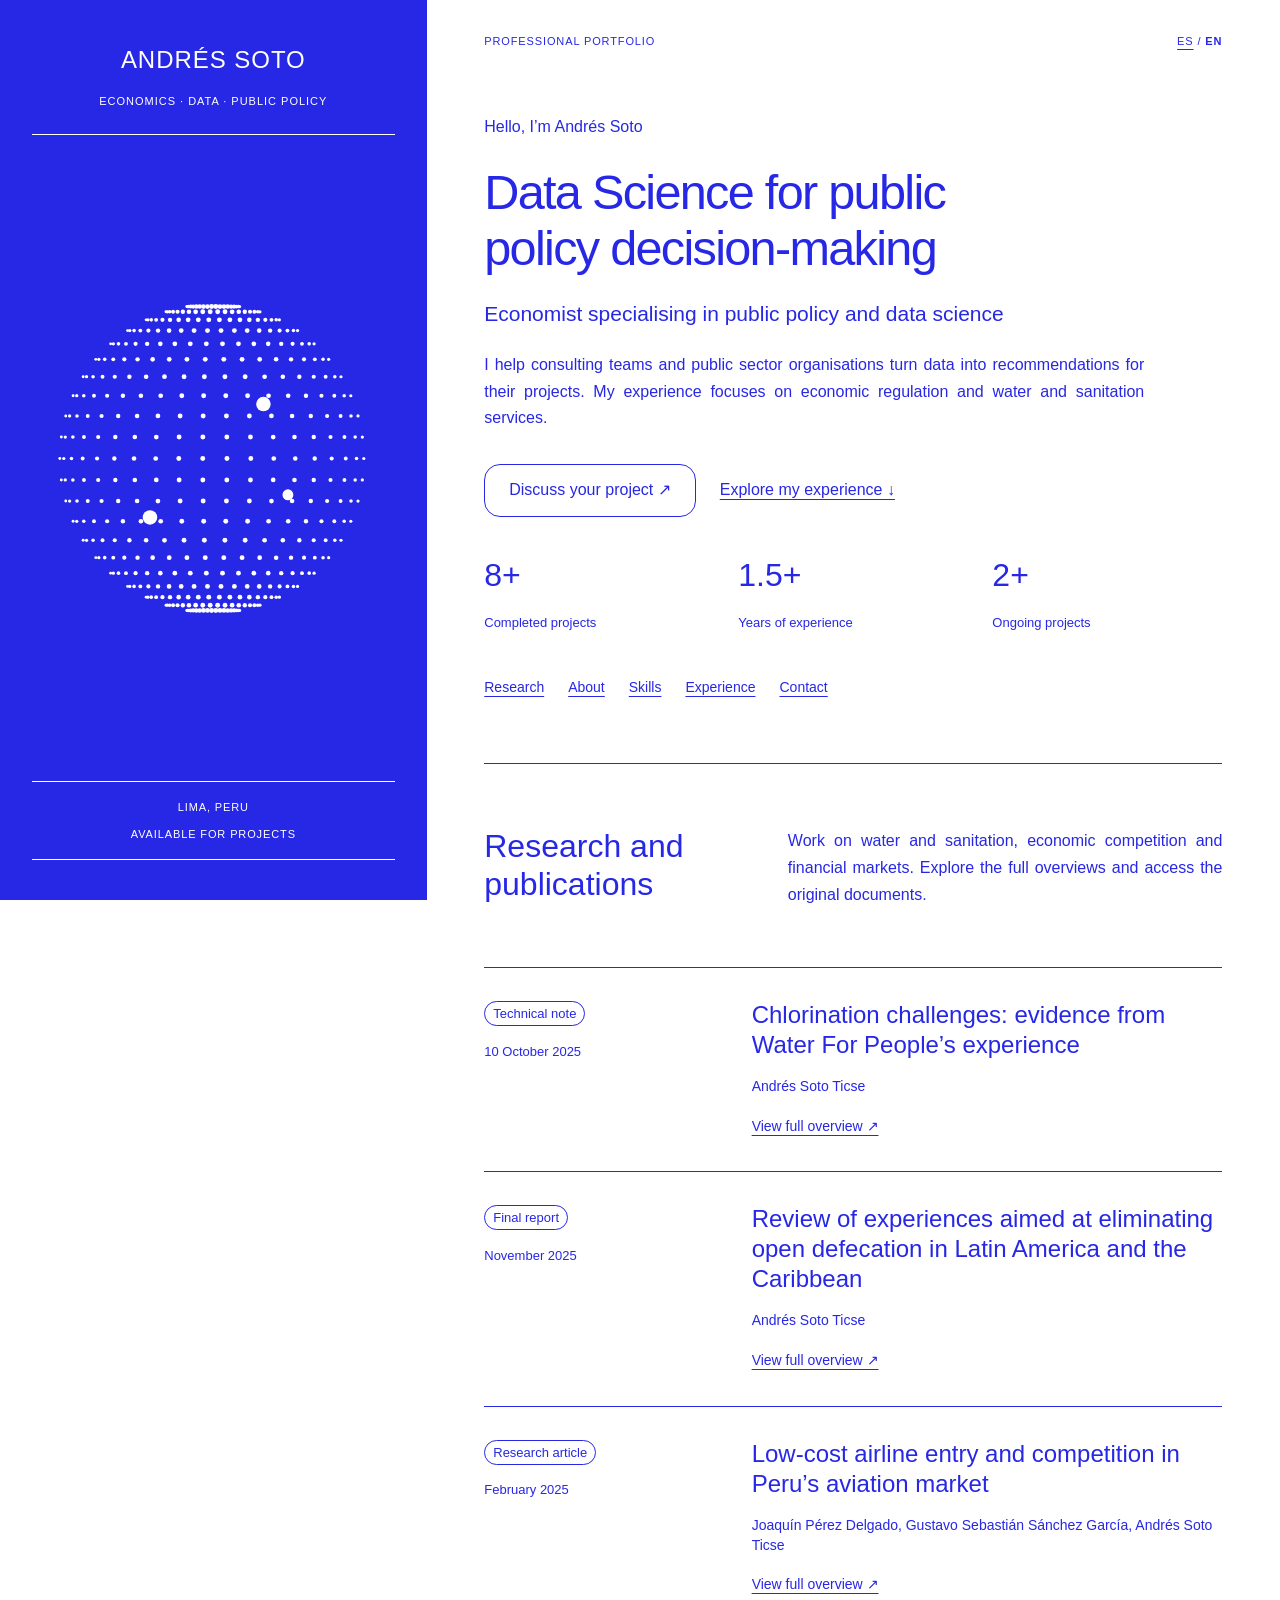
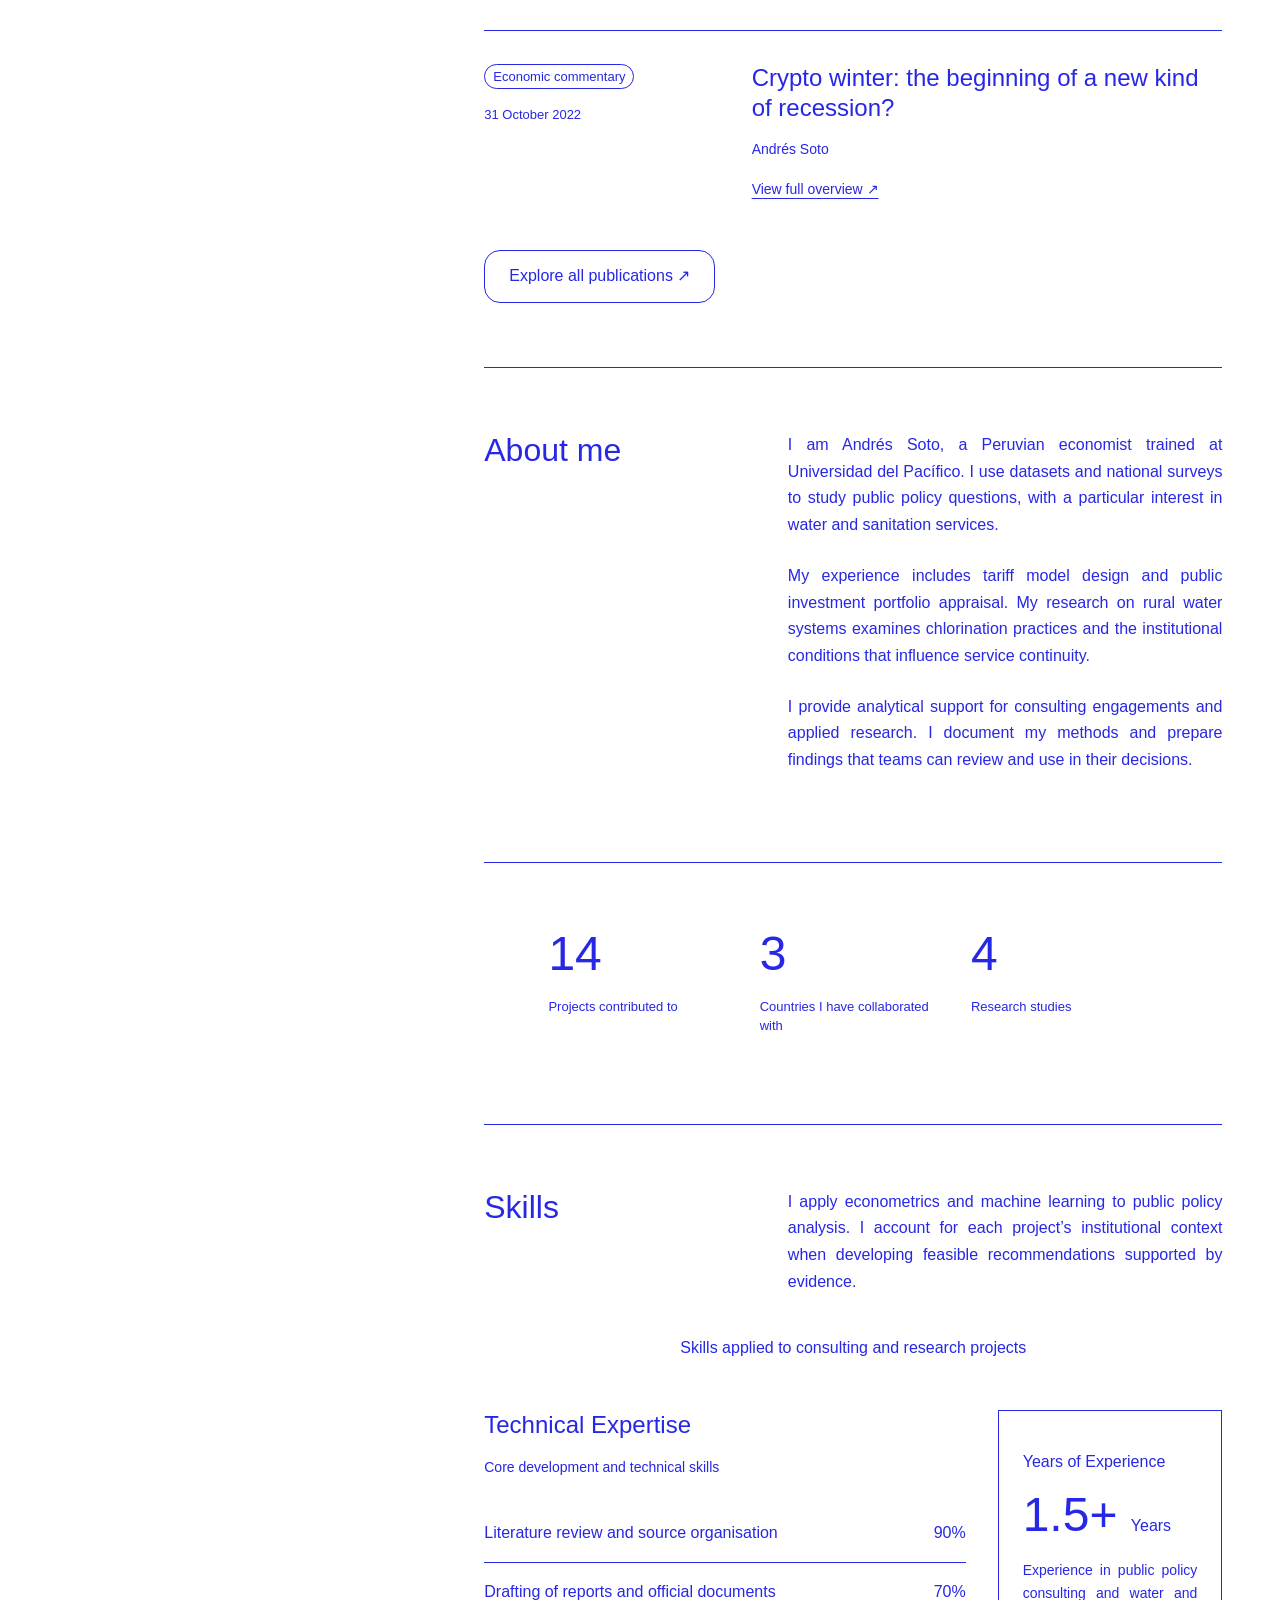
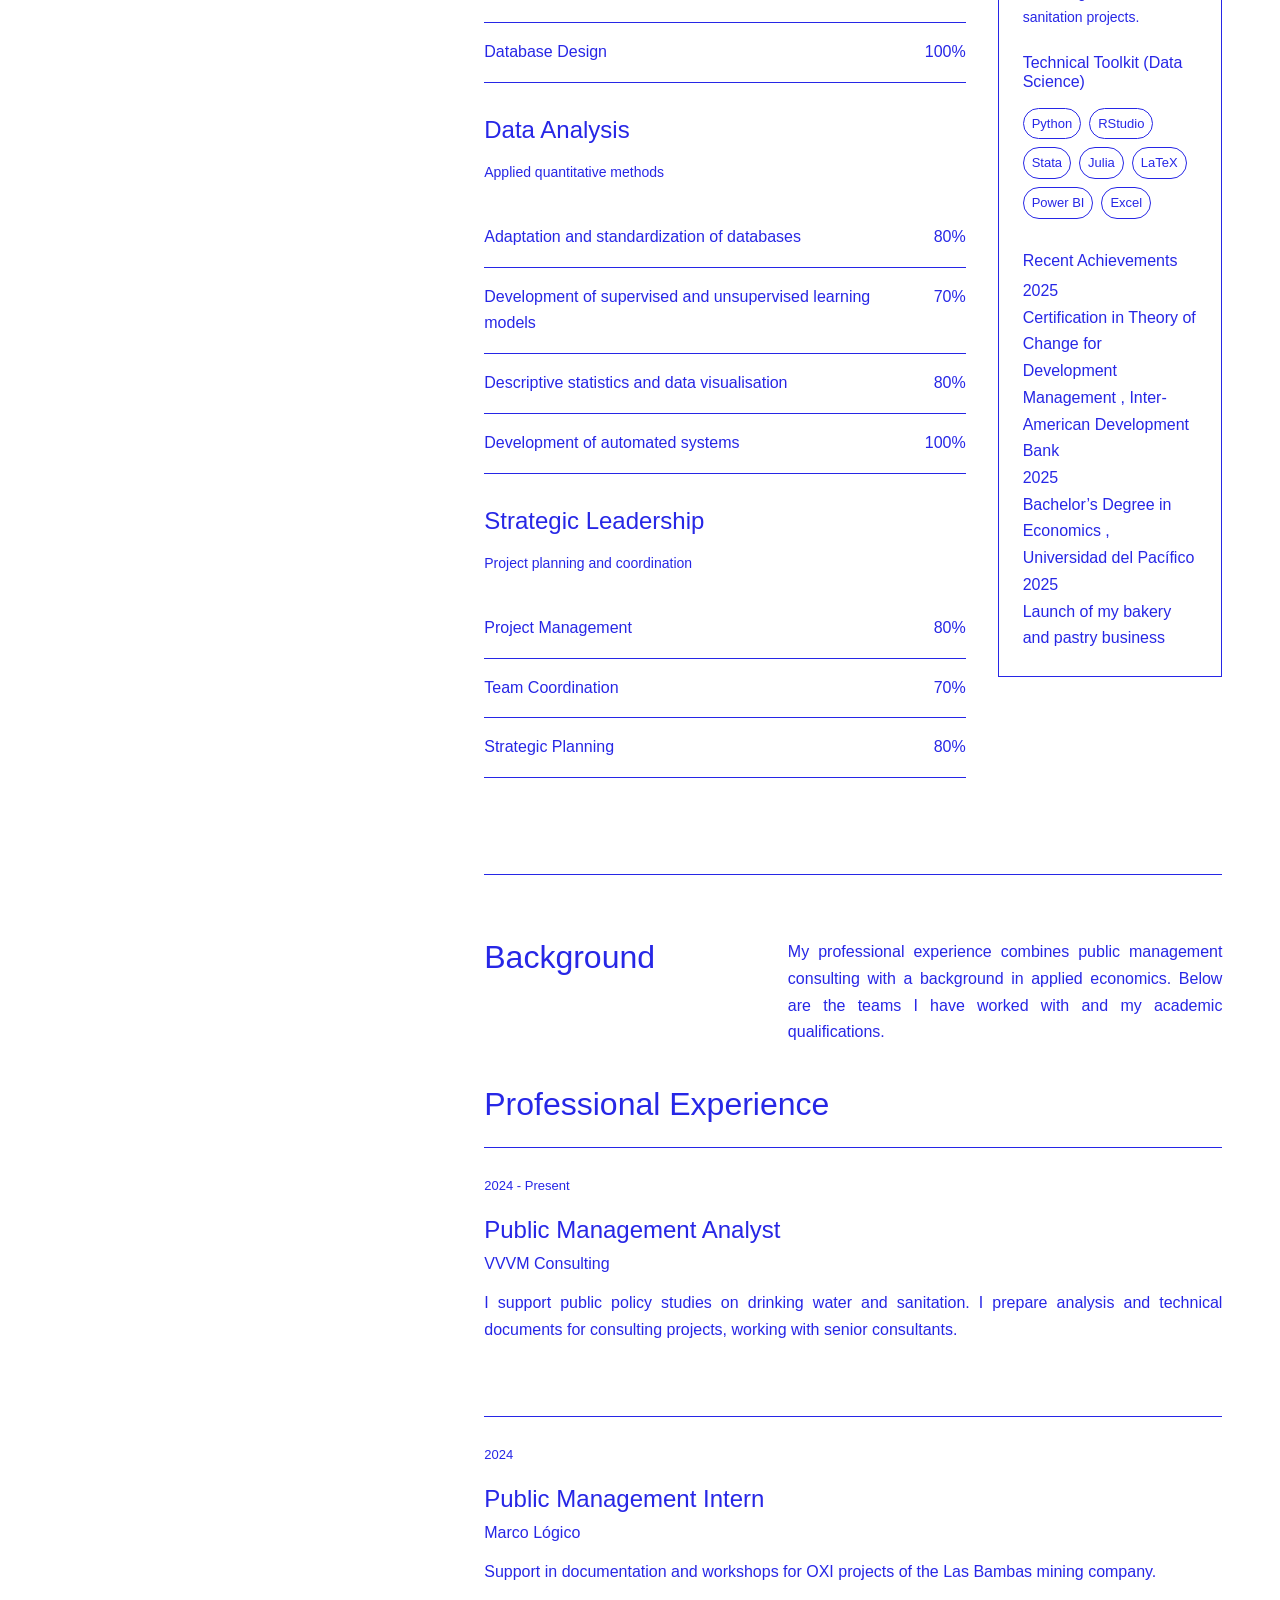
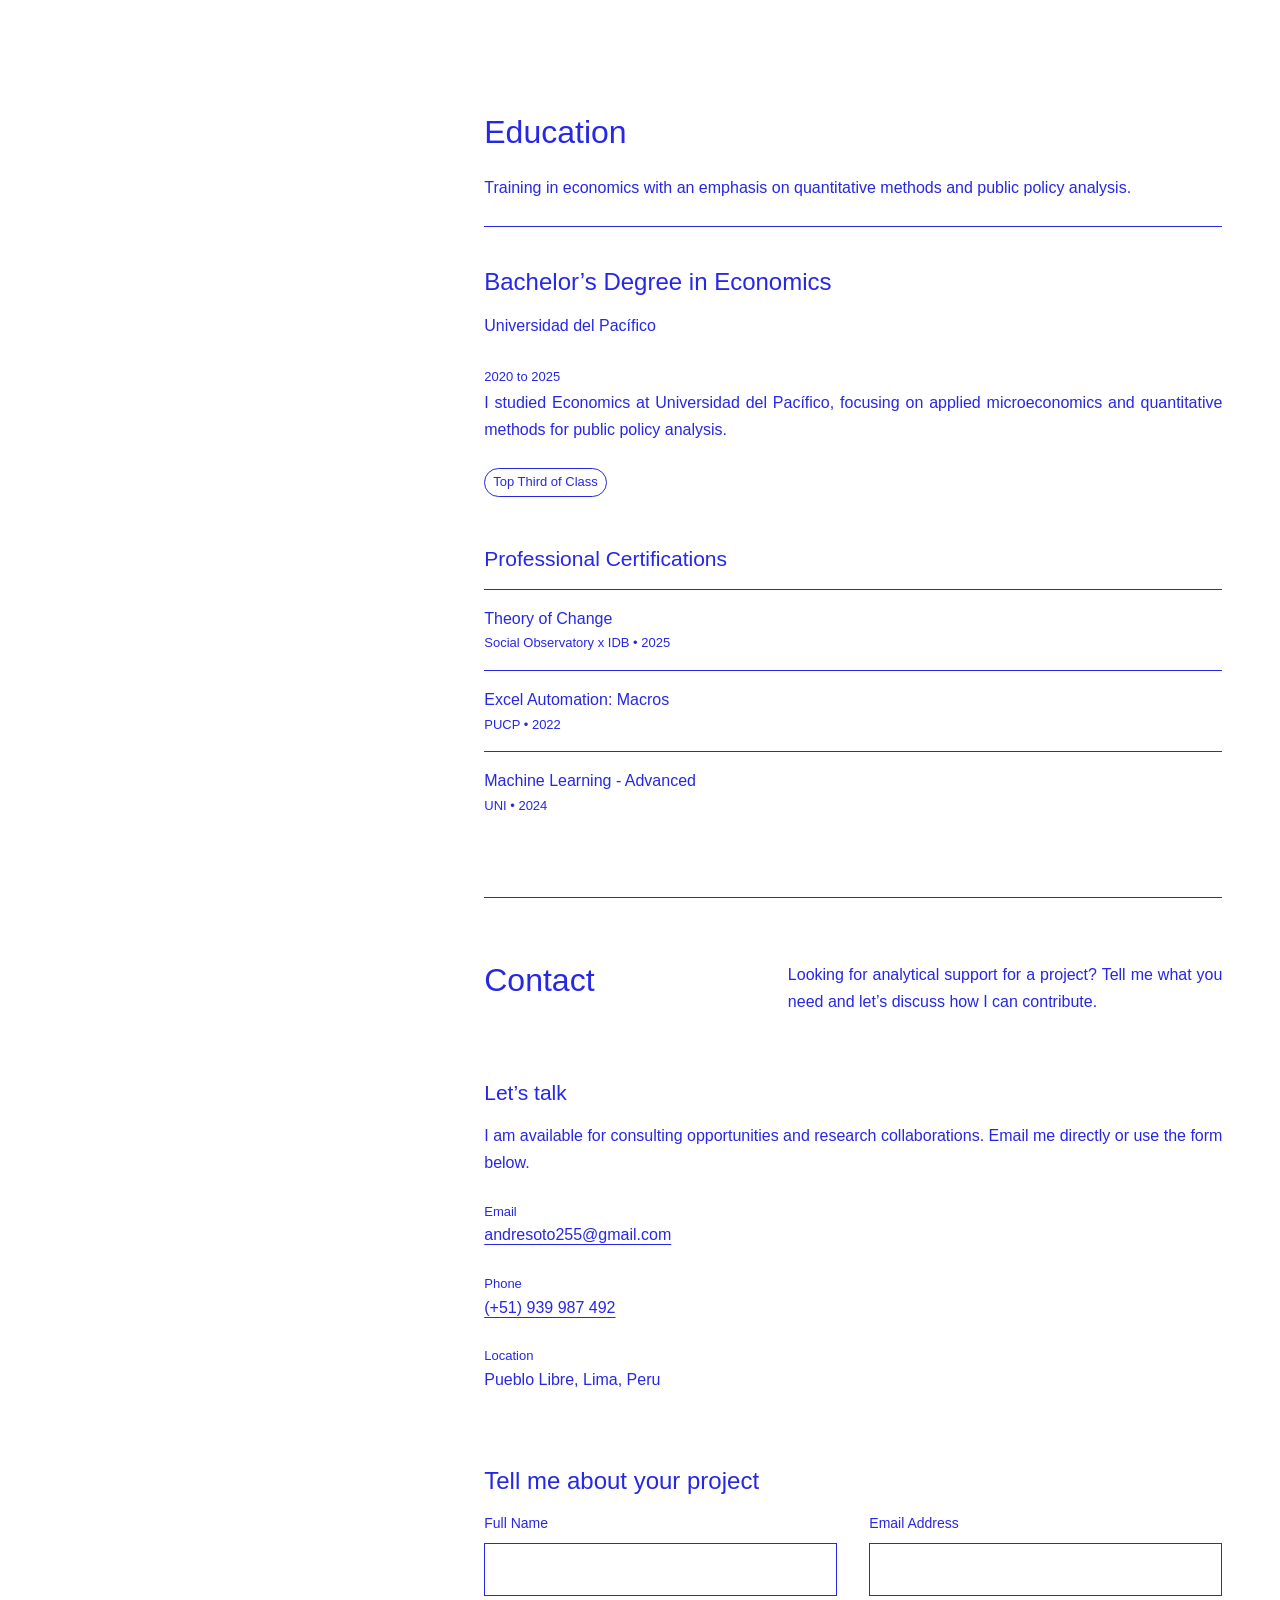
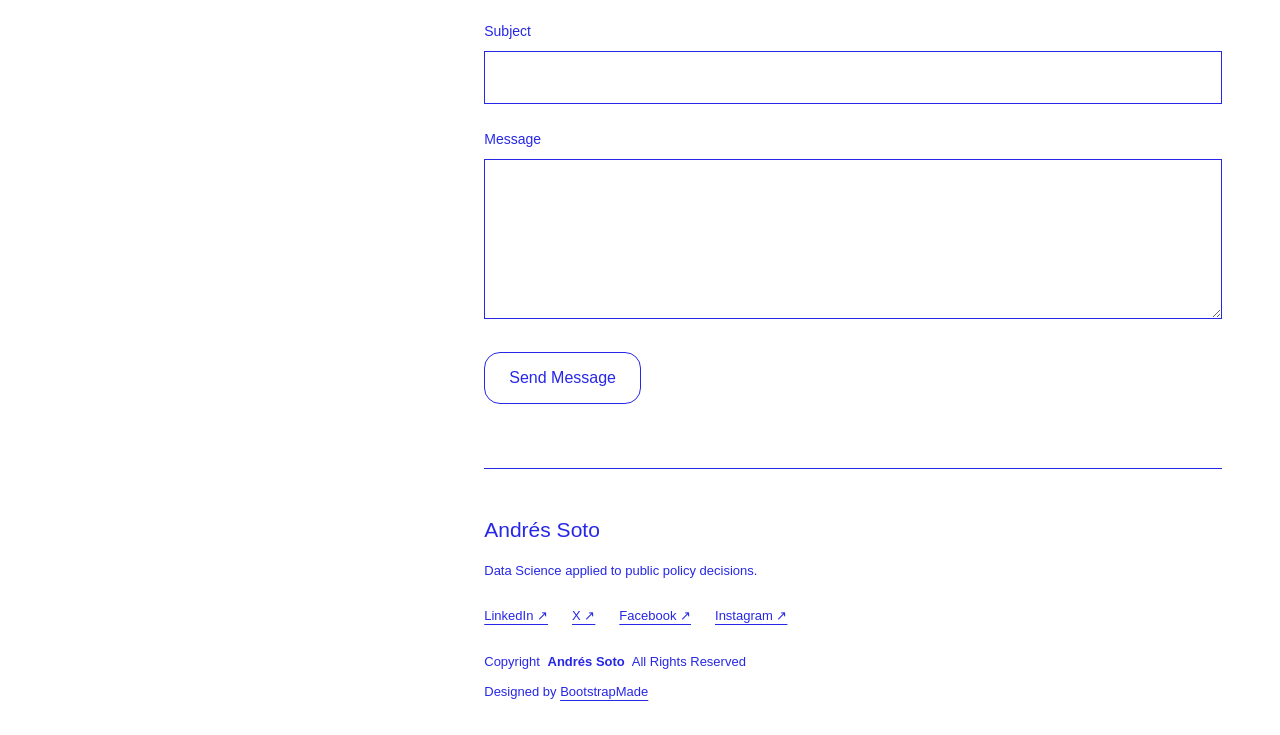
==== commit 96f54453: "Add spacious bilingual research pages with four sourced publication records" ====
--- a/index.html
+++ b/index.html
@@ -26,6 +26,7 @@
   * Author: BootstrapMade.com
   * License: https://bootstrapmade.com/license/
   ======================================================== -->
+  <link href="assets/css/research.css" rel="stylesheet">
 </head>
 
 <body class="index-page">
@@ -51,10 +52,10 @@
     </section><!-- /Hero Section -->
 
     <!-- About Section -->
-<section id="projects" class="section"><div class="section-title"><h2>Research</h2><p>Example cards for presenting my research. Each overview will include an abstract and access to the full paper.</p></div><div class="project-grid"><!-- RESEARCH EXAMPLE: replace title, description, abstract and publication link. -->
-<details class="project-card" id="project-rural-water"><summary><span class="project-tag">Research example</span><h3>Chlorination in rural water systems</h3><p>A space to present research on water quality and service continuity.</p><span class="project-open"><span class="when-closed">Open research overview</span><span class="when-open">Close research overview</span> <span class="project-arrow" aria-hidden="true">↗</span></span></summary><div class="project-body"><h4>Research abstract</h4><p>This card is a presentation example. Replace this text with your research question, approach and the findings you wish to share.</p><p>Add authorship, the date and a link to the full paper here.</p><!-- Add a publication: <a class="button" href="https://YOUR-PUBLICATION-URL">Read the paper ↗</a> --></div></details>
-<!-- RESEARCH EXAMPLE: replace title, description, abstract and publication link. -->
-<details class="project-card" id="project-public-policy"><summary><span class="project-tag">Research example</span><h3>Data for public policy evaluation</h3><p>A space to present independent research based on data analysis.</p><span class="project-open"><span class="when-closed">Open research overview</span><span class="when-open">Close research overview</span> <span class="project-arrow" aria-hidden="true">↗</span></span></summary><div class="project-body"><h4>Research abstract</h4><p>This card is a presentation example. Replace this text with your research question, approach and the findings you wish to share.</p><p>Add authorship, the date and a link to the full paper here.</p><!-- Add a publication: <a class="button" href="https://YOUR-PUBLICATION-URL">Read the paper ↗</a> --></div></details></div></section>
+<section id="projects" class="section"><div class="section-title"><h2>Research and publications</h2><p>Work on water and sanitation, economic competition and financial markets. Explore the full overviews and access the original documents.</p></div><div class="research-preview-list"><article class="research-preview"><div><span class="project-tag">Technical note</span><p class="research-date">10 October 2025</p></div><div><h3><a href="research.html#cloracion-rural">Chlorination challenges: evidence from Water For People’s experience</a></h3><p class="research-preview-author">Andrés Soto Ticse</p><a href="research.html#cloracion-rural">View full overview ↗</a></div></article>
+<article class="research-preview"><div><span class="project-tag">Final report</span><p class="research-date">November 2025</p></div><div><h3><a href="research.html#saneamiento-alc">Review of experiences aimed at eliminating open defecation in Latin America and the Caribbean</a></h3><p class="research-preview-author">Andrés Soto Ticse</p><a href="research.html#saneamiento-alc">View full overview ↗</a></div></article>
+<article class="research-preview"><div><span class="project-tag">Research article</span><p class="research-date">February 2025</p></div><div><h3><a href="research.html#aerolineas-low-cost">Low-cost airline entry and competition in Peru’s aviation market</a></h3><p class="research-preview-author">Joaquín Pérez Delgado, Gustavo Sebastián Sánchez García, Andrés Soto Ticse</p><a href="research.html#aerolineas-low-cost">View full overview ↗</a></div></article>
+<article class="research-preview"><div><span class="project-tag">Economic commentary</span><p class="research-date">31 October 2022</p></div><div><h3><a href="research.html#criptoinvierno">Crypto winter: the beginning of a new kind of recession?</a></h3><p class="research-preview-author">Andrés Soto</p><a href="research.html#criptoinvierno">View full overview ↗</a></div></article></div><a class="button research-all" href="research.html">Explore all publications ↗</a></section>
 <section id="about" class="section editorial-block"><h2>About me</h2><div><p>I am Andrés Soto, a Peruvian economist trained at Universidad del Pacífico. I use datasets and national surveys to study public policy questions, with a particular interest in water and sanitation services.</p><p>My experience includes tariff model design and public investment portfolio appraisal. My research on rural water systems examines chlorination practices and the institutional conditions that influence service continuity.</p><p>I provide analytical support for consulting engagements and applied research. I document my methods and prepare findings that teams can review and use in their decisions.</p></div></section><!-- /About Section -->
 
     <!-- Stats Section -->
--- a/assets/css/research.css
+++ b/assets/css/research.css
@@ -0,0 +1,4 @@
+.research-page{--panel:20%}.research-page .brand-panel{padding:32px 24px}.research-page .wordmark{font-size:21px}.research-page .wordmark span{font-size:10px}.research-page .main,.research-page .footer{padding-left:clamp(24px,4vw,72px);padding-right:clamp(24px,4vw,72px)}.research-page .main{max-width:1800px}.research-header h1{font-size:clamp(40px,5vw,72px);line-height:1.08;letter-spacing:-.035em}.research-deck{font-size:21px;max-width:650px}.research-index-links{display:grid;grid-template-columns:1fr 1fr;gap:16px 32px;margin-top:40px;font-size:14px}.research-index-links a{border-top:1px solid var(--iris);padding-top:16px}.research-record{border:1.5px solid var(--iris);padding:40px;margin:48px 0;scroll-margin-top:24px}.research-record-header{display:flex;flex-wrap:wrap;align-items:center;justify-content:space-between;gap:16px;margin-bottom:24px}.research-date{font-size:13px;line-height:1.46;margin:0}.research-record h2{font-size:clamp(28px,2.7vw,42px);max-width:950px;line-height:1.2;letter-spacing:-.025em}.research-intro{font-size:21px;line-height:1.46;max-width:850px;margin-bottom:40px}.research-record-grid{display:grid;grid-template-columns:minmax(200px,1fr) minmax(0,2fr);gap:48px}.research-metadata{font-size:14px}.research-metadata dl{margin:0 0 32px}.research-metadata dt{font-weight:500;margin:24px 0 8px}.research-metadata dt:first-child{margin-top:0}.research-metadata dd{margin:0;overflow-wrap:break-word}.research-metadata .button{font-size:14px;padding:12px 16px}.research-copy h3{font-size:21px;margin:0 0 16px}.research-copy p{text-align:justify;hyphens:auto;overflow-wrap:break-word;margin-bottom:32px}.research-copy>section:last-of-type p{margin-bottom:24px}.research-copy>a{font-size:13px}.research-preview-list{display:grid;gap:0}.research-preview{display:grid;grid-template-columns:1fr 2fr;gap:32px;padding:32px 0;border-top:1px solid var(--iris)}.research-preview .research-date{margin:16px 0}.research-preview h3{font-size:24px;margin:0 0 16px}.research-preview h3 a{text-decoration:none}.research-preview h3 a:hover{text-decoration:underline}.research-preview-author{font-size:14px;line-height:1.46;margin-bottom:16px}.research-preview>div>a{font-size:14px}.research-all{margin-top:16px}
+@media(max-width:1100px){.research-record{padding:32px}.research-record-grid{grid-template-columns:1fr;gap:32px}.research-metadata dl{display:grid;grid-template-columns:130px 1fr;gap:12px 24px}.research-metadata dt{margin:0}.research-metadata .button{margin-bottom:8px}.research-page .wordmark span{display:none}}
+@media(max-width:700px){.research-page{--panel:18%}.research-page .brand-panel{padding:24px 8px}.research-page .wordmark{writing-mode:vertical-rl;width:auto;border:0;font-size:16px}.research-page .brand-bottom{writing-mode:vertical-rl;width:auto;border:0;font-size:10px}.research-page .brand-bottom span+span{display:none}.research-page .globe{width:140%;max-width:none}.research-page .main,.research-page .footer{padding-left:16px;padding-right:16px}.research-index-links{grid-template-columns:1fr}.research-record{padding:24px;margin:32px 0}.research-record-header{align-items:flex-start;flex-direction:column}.research-preview{grid-template-columns:1fr;gap:8px}.research-preview .research-date{display:inline-block;margin:0 0 0 8px}.research-record h2{font-size:28px}.research-intro{font-size:18px}.research-metadata dl{display:block}.research-metadata dt{margin-top:16px}.research-page .page-tools{font-size:11px}.research-page .research-header h1{font-size:38px}}
+@media(max-width:390px){.research-record{padding:16px}.research-record h2{font-size:25px}.research-page .research-header h1{font-size:32px}.research-page .research-deck{font-size:18px}}
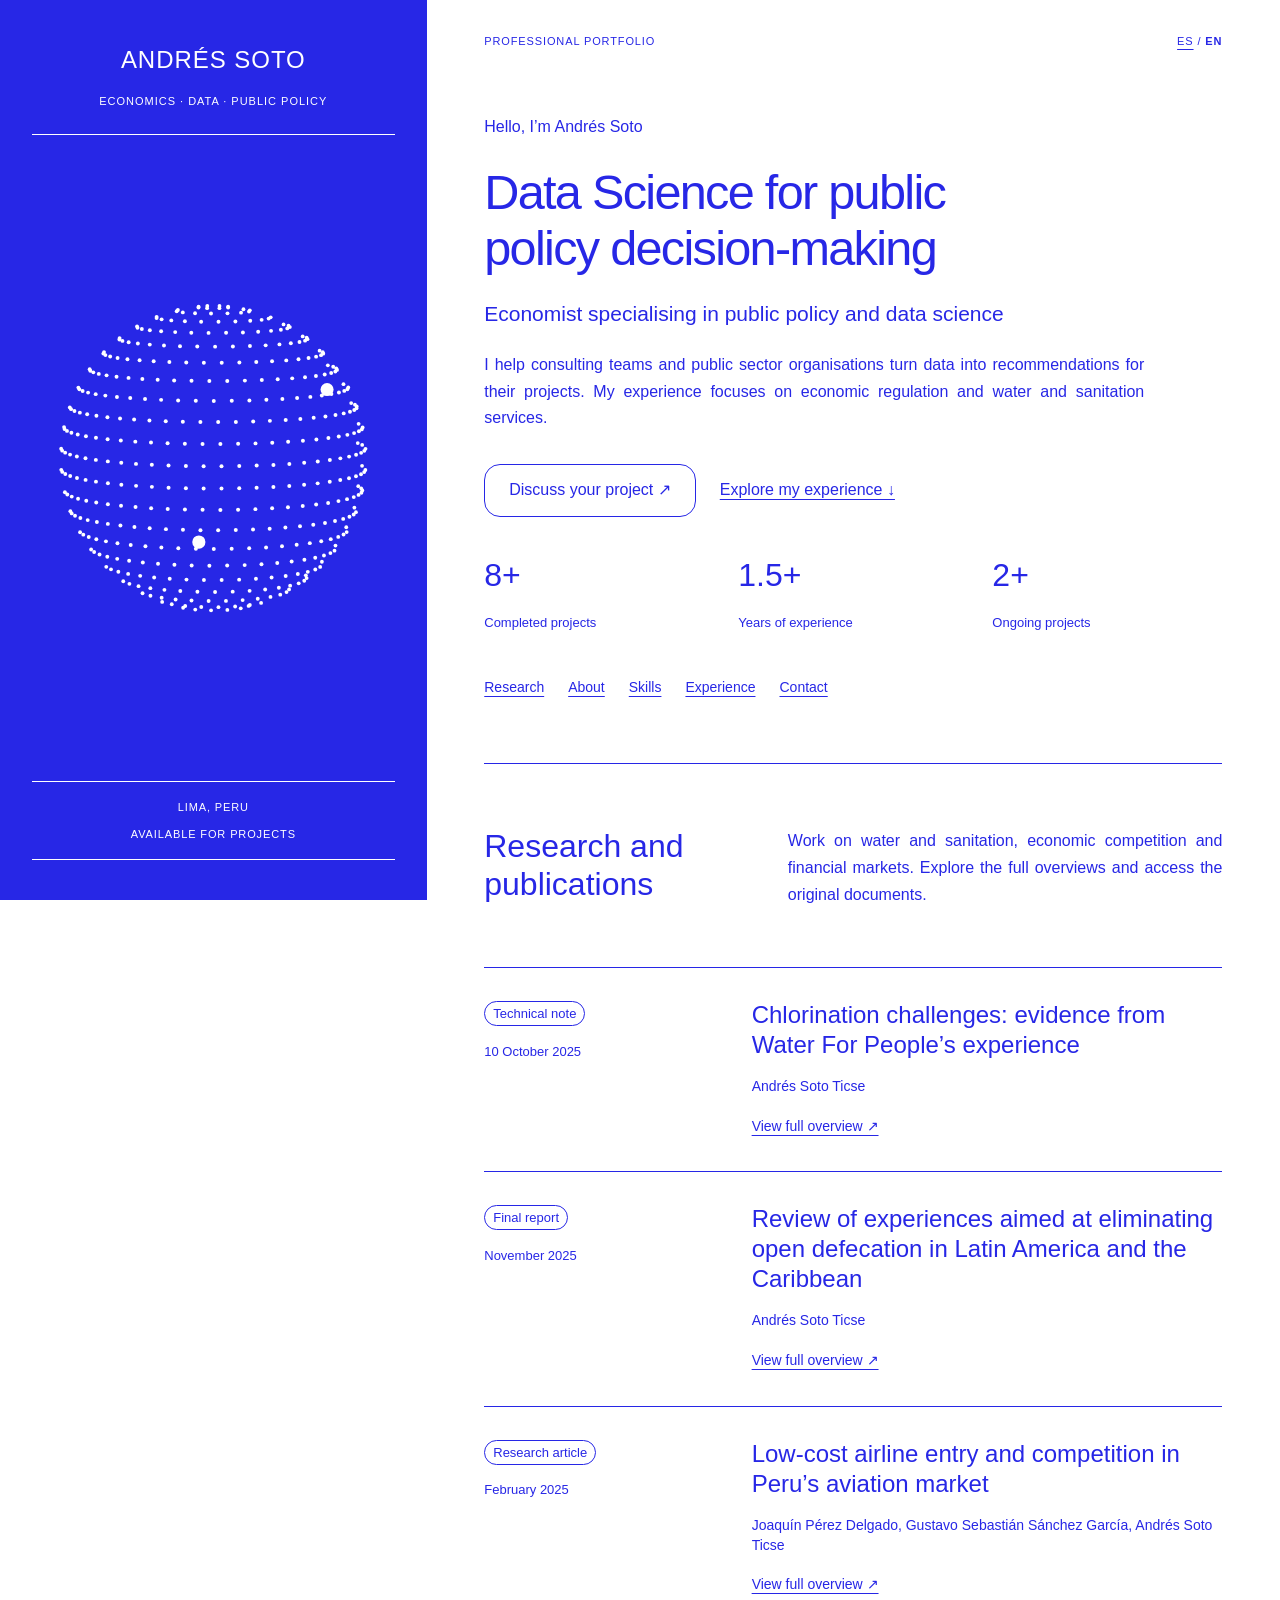
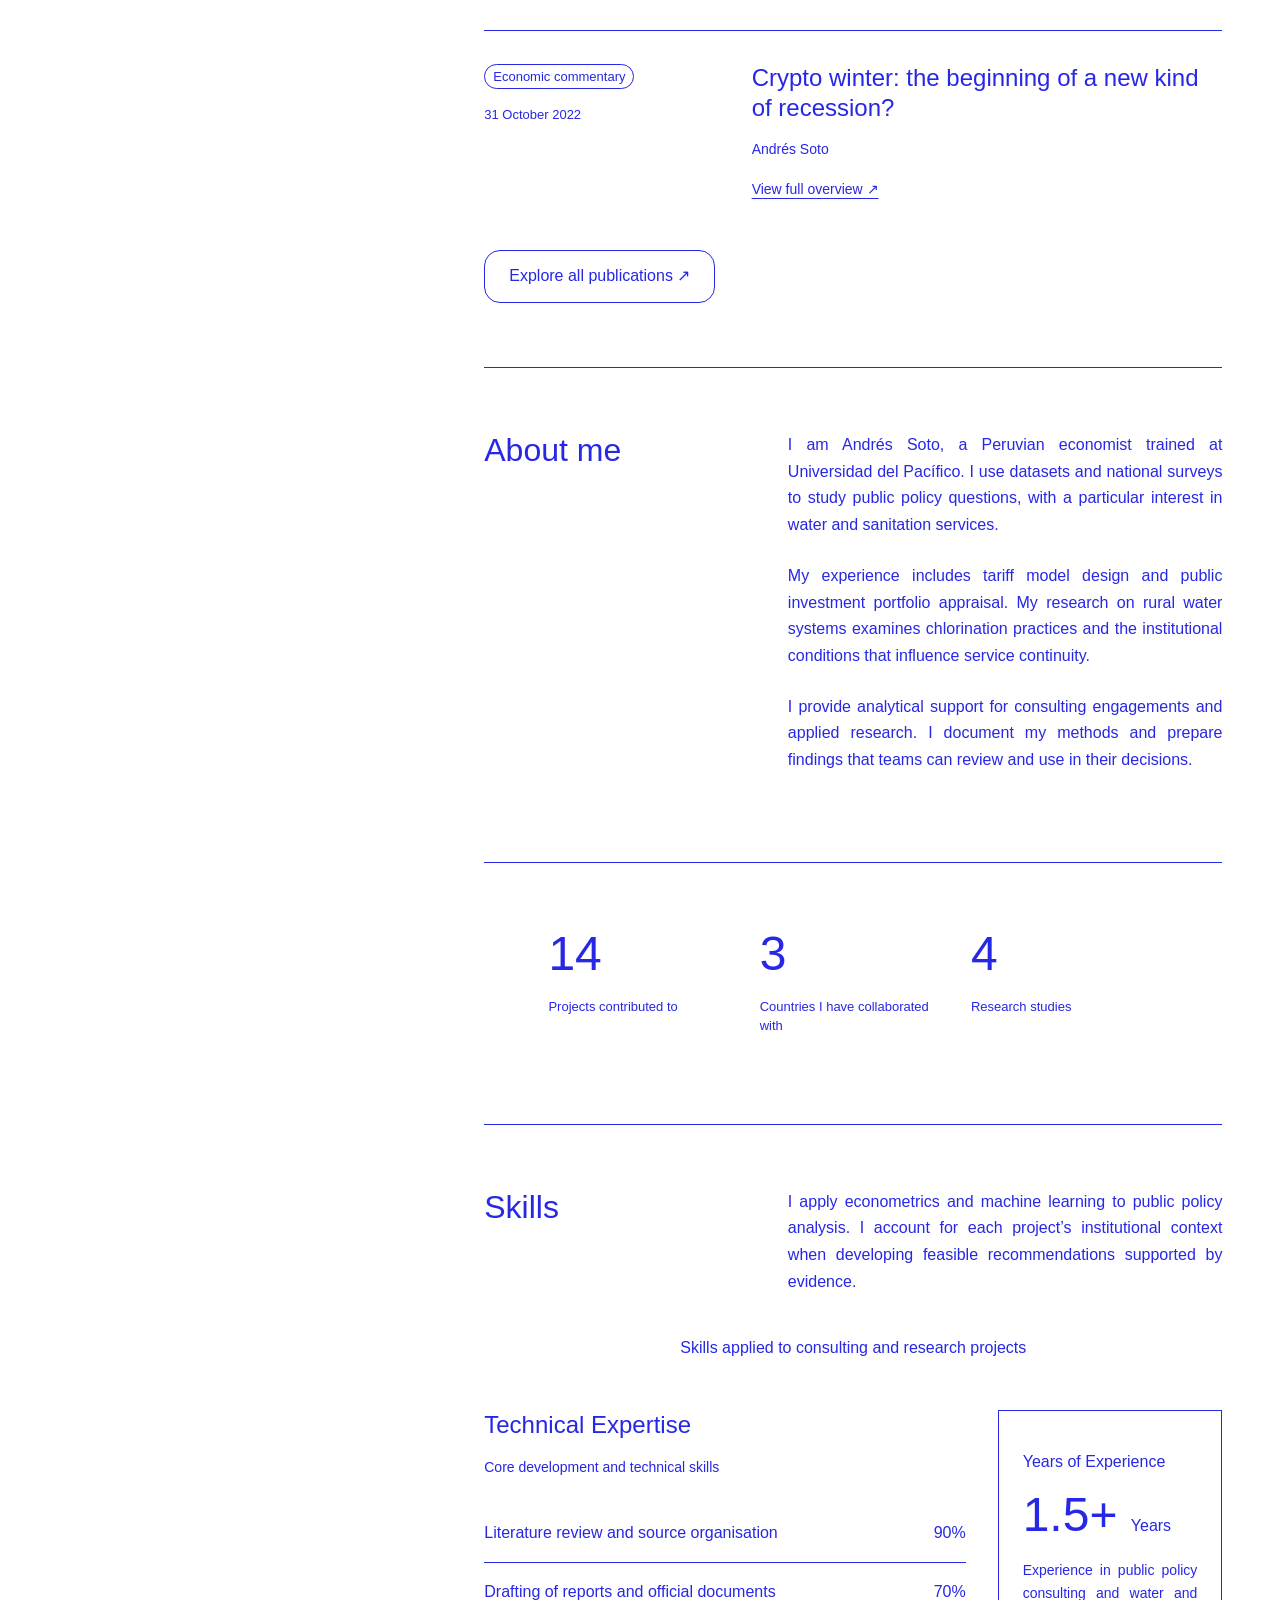
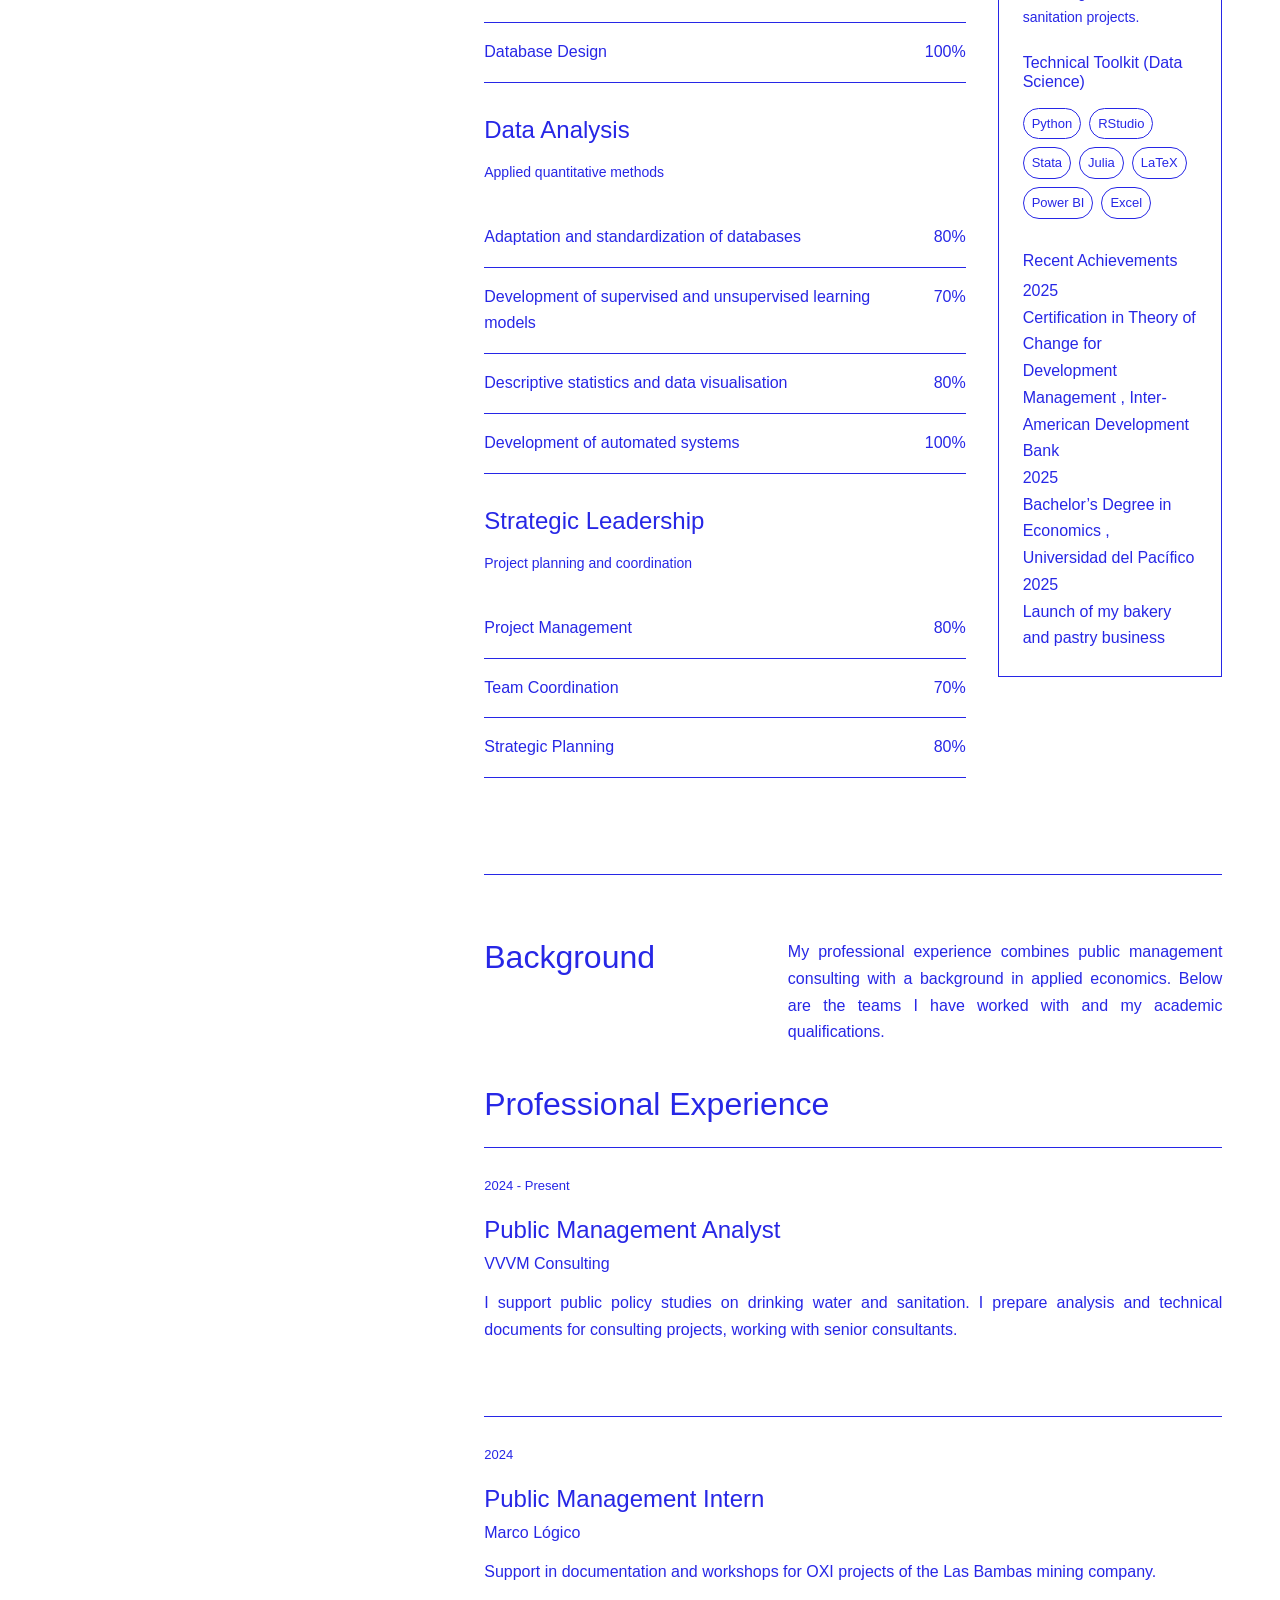
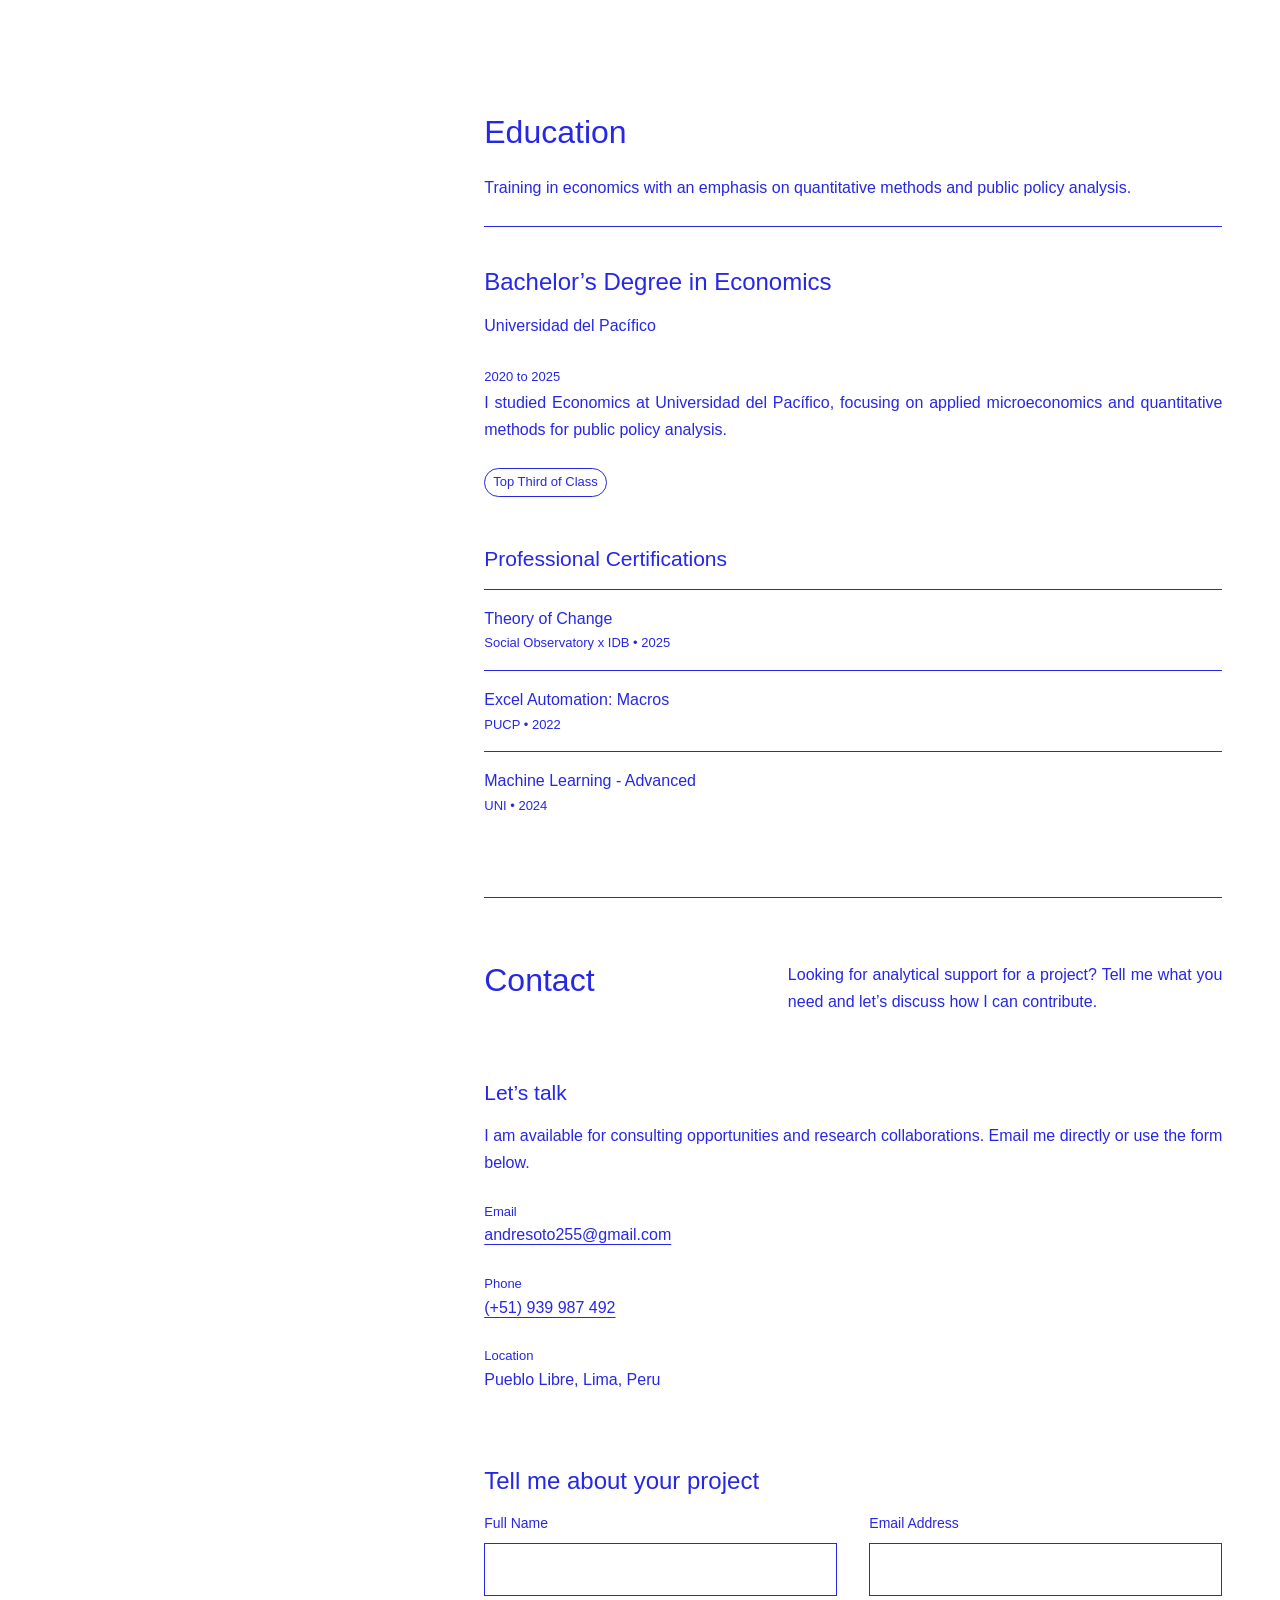
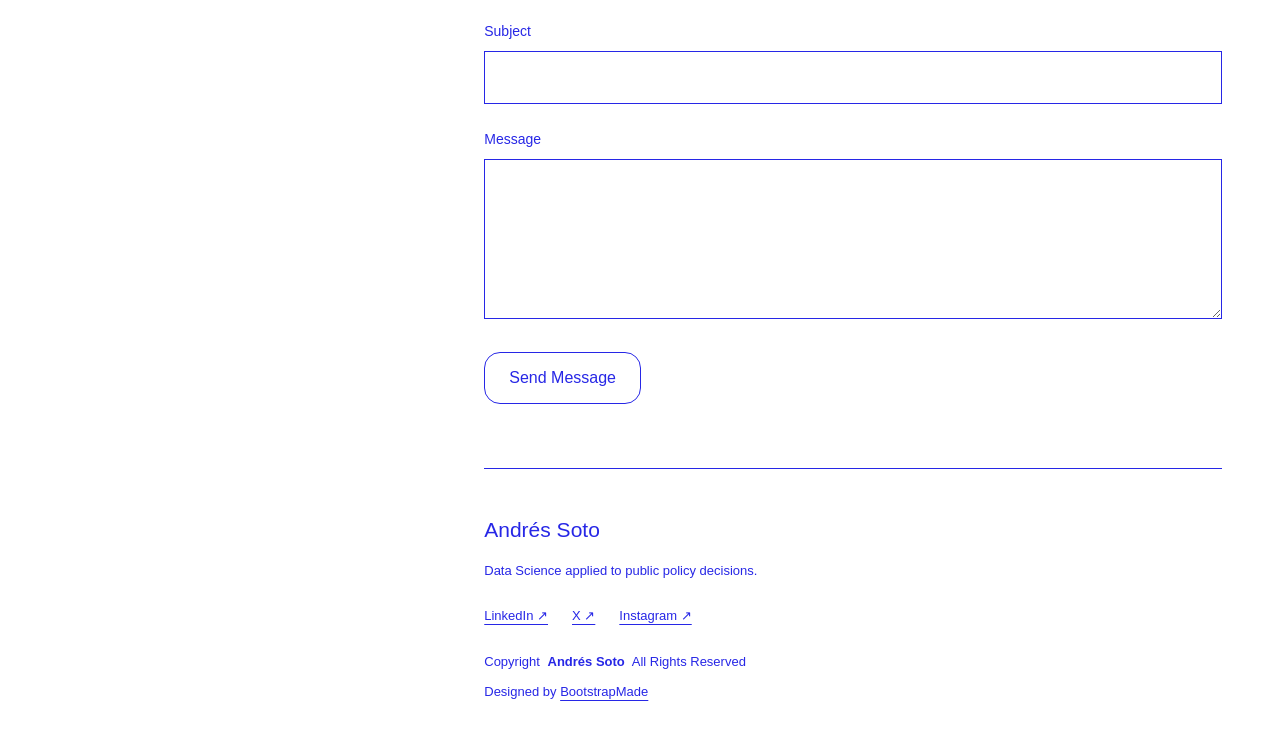
==== commit f24d2cc4: "Animate the dotted globe in 3D and remove Facebook links" ====
--- a/index.html
+++ b/index.html
@@ -27,6 +27,7 @@
   * License: https://bootstrapmade.com/license/
   ======================================================== -->
   <link href="assets/css/research.css" rel="stylesheet">
+  <script src="assets/js/globe.js" defer></script>
 </head>
 
 <body class="index-page">
@@ -525,7 +526,7 @@
     <div class="container">
       <h3 class="sitename">Andrés Soto</h3>
       <p>Data Science applied to public policy decisions.</p>
-      <div class="social-links"><a href="https://www.linkedin.com/in/andres-joaquin-soto-ticse-630812238/">LinkedIn ↗</a><a href="https://x.com/TicseSoto">X ↗</a><a href="https://www.facebook.com/profile.php?id=100013566168697">Facebook ↗</a><a href="https://www.instagram.com/andres___255/">Instagram ↗</a></div>
+      <div class="social-links"><a href="https://www.linkedin.com/in/andres-joaquin-soto-ticse-630812238/">LinkedIn ↗</a><a href="https://x.com/TicseSoto">X ↗</a><a href="https://www.instagram.com/andres___255/">Instagram ↗</a></div>
       <div class="container">
         <div class="copyright">
           <span>Copyright</span> <strong class="px-1 sitename">Andrés Soto</strong> <span>All Rights Reserved</span>
--- a/assets/css/editorial.css
+++ b/assets/css/editorial.css
@@ -15,3 +15,5 @@
 .hero-stats{display:grid;grid-template-columns:repeat(3,1fr);gap:24px;margin:40px 0}.hero-stats .stat-number{font-size:32px}.skills-sidebar{border:1px solid var(--iris);padding:24px}.skills-sidebar h4,.skills-sidebar h5{font-size:16px;font-weight:500}.tech-stack{display:flex;flex-wrap:wrap;gap:8px;margin:16px 0 32px}.tech-item{border:1px solid var(--iris);border-radius:50px;padding:4px 8px;font-size:13px}.experience-number{margin:16px 0}.milestone{margin:16px 0}.milestone span{display:block}.expertise-highlight p{font-size:14px}@media(max-width:540px){.hero-stats{grid-template-columns:1fr;gap:16px}.skills-sidebar{padding:16px}}
 
 .project-card .when-open{display:none}.project-card[open] .when-closed{display:none}.project-card[open] .when-open{display:inline}
+
+.rotating-globe{display:block;flex-shrink:0;cursor:grab;touch-action:none;user-select:none}.rotating-globe:active{cursor:grabbing}.rotating-globe:focus-visible{outline:2px dashed #ffffff;outline-offset:4px}
